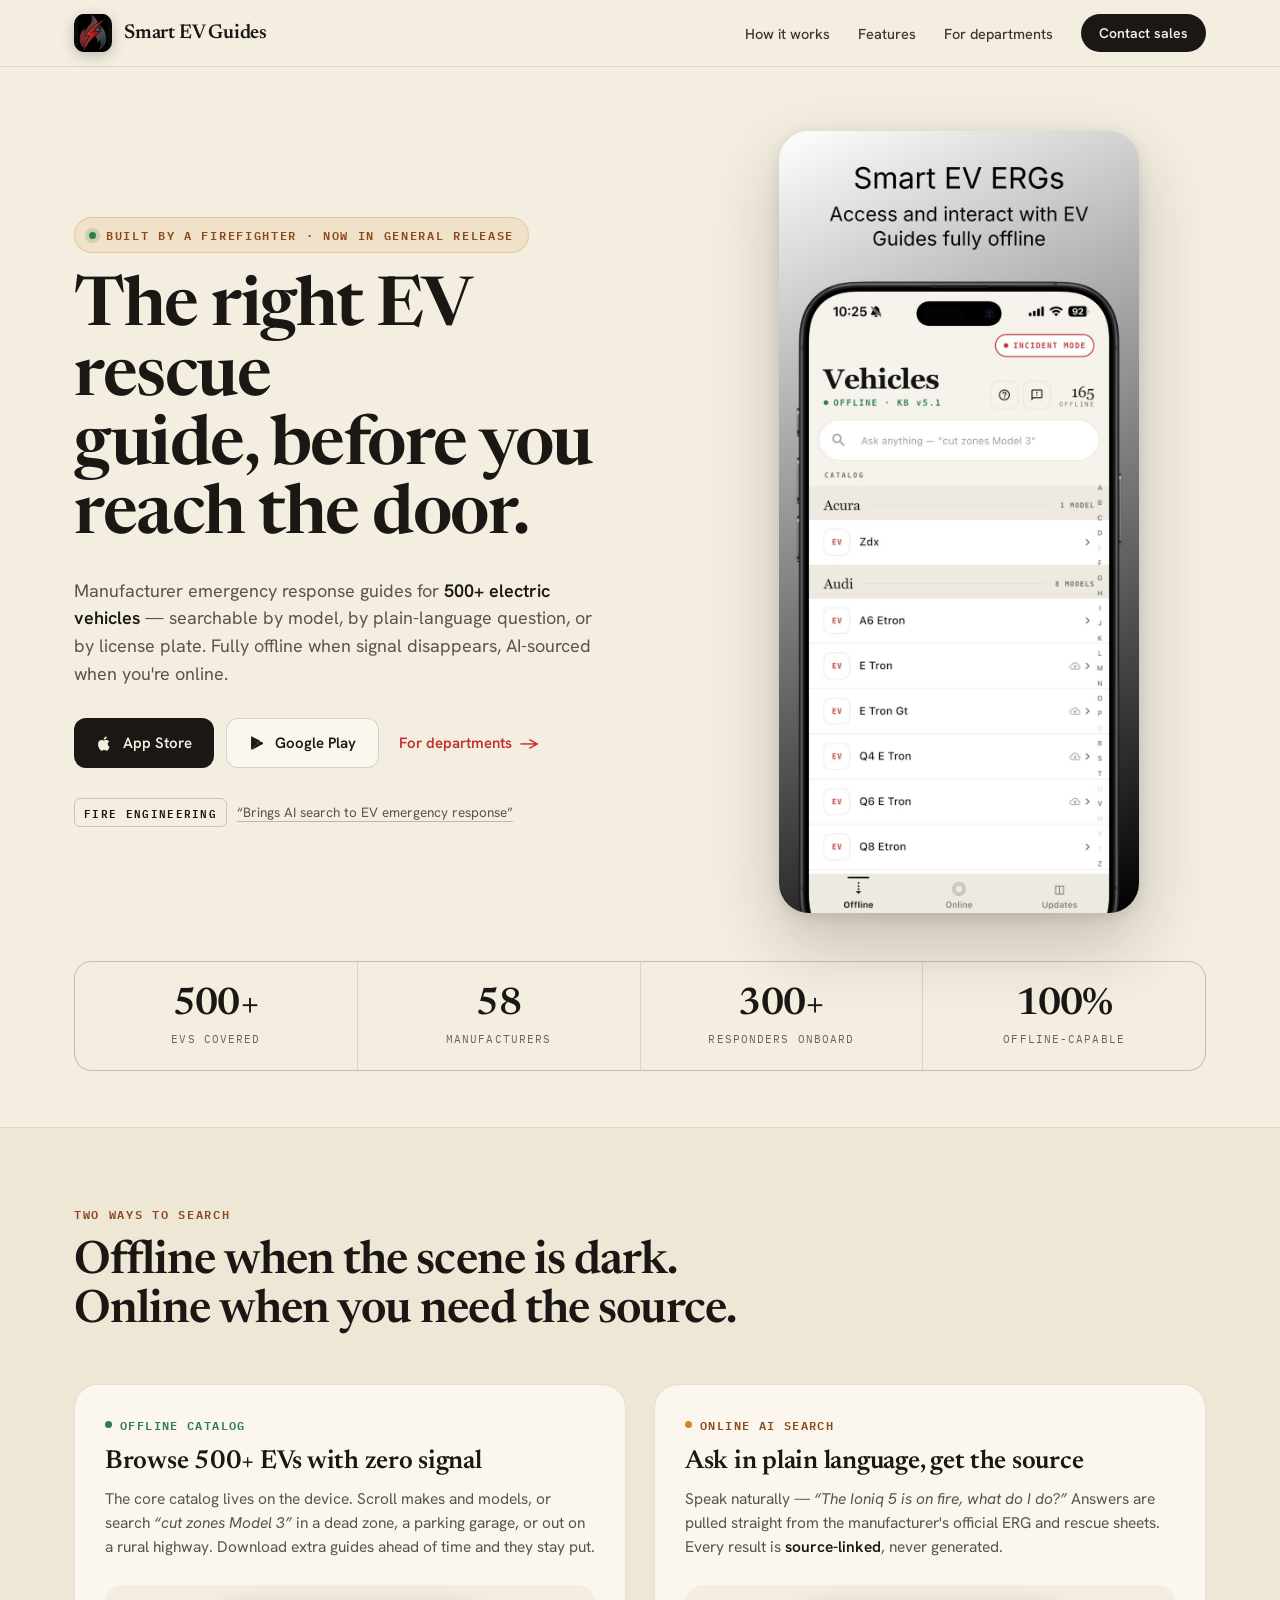
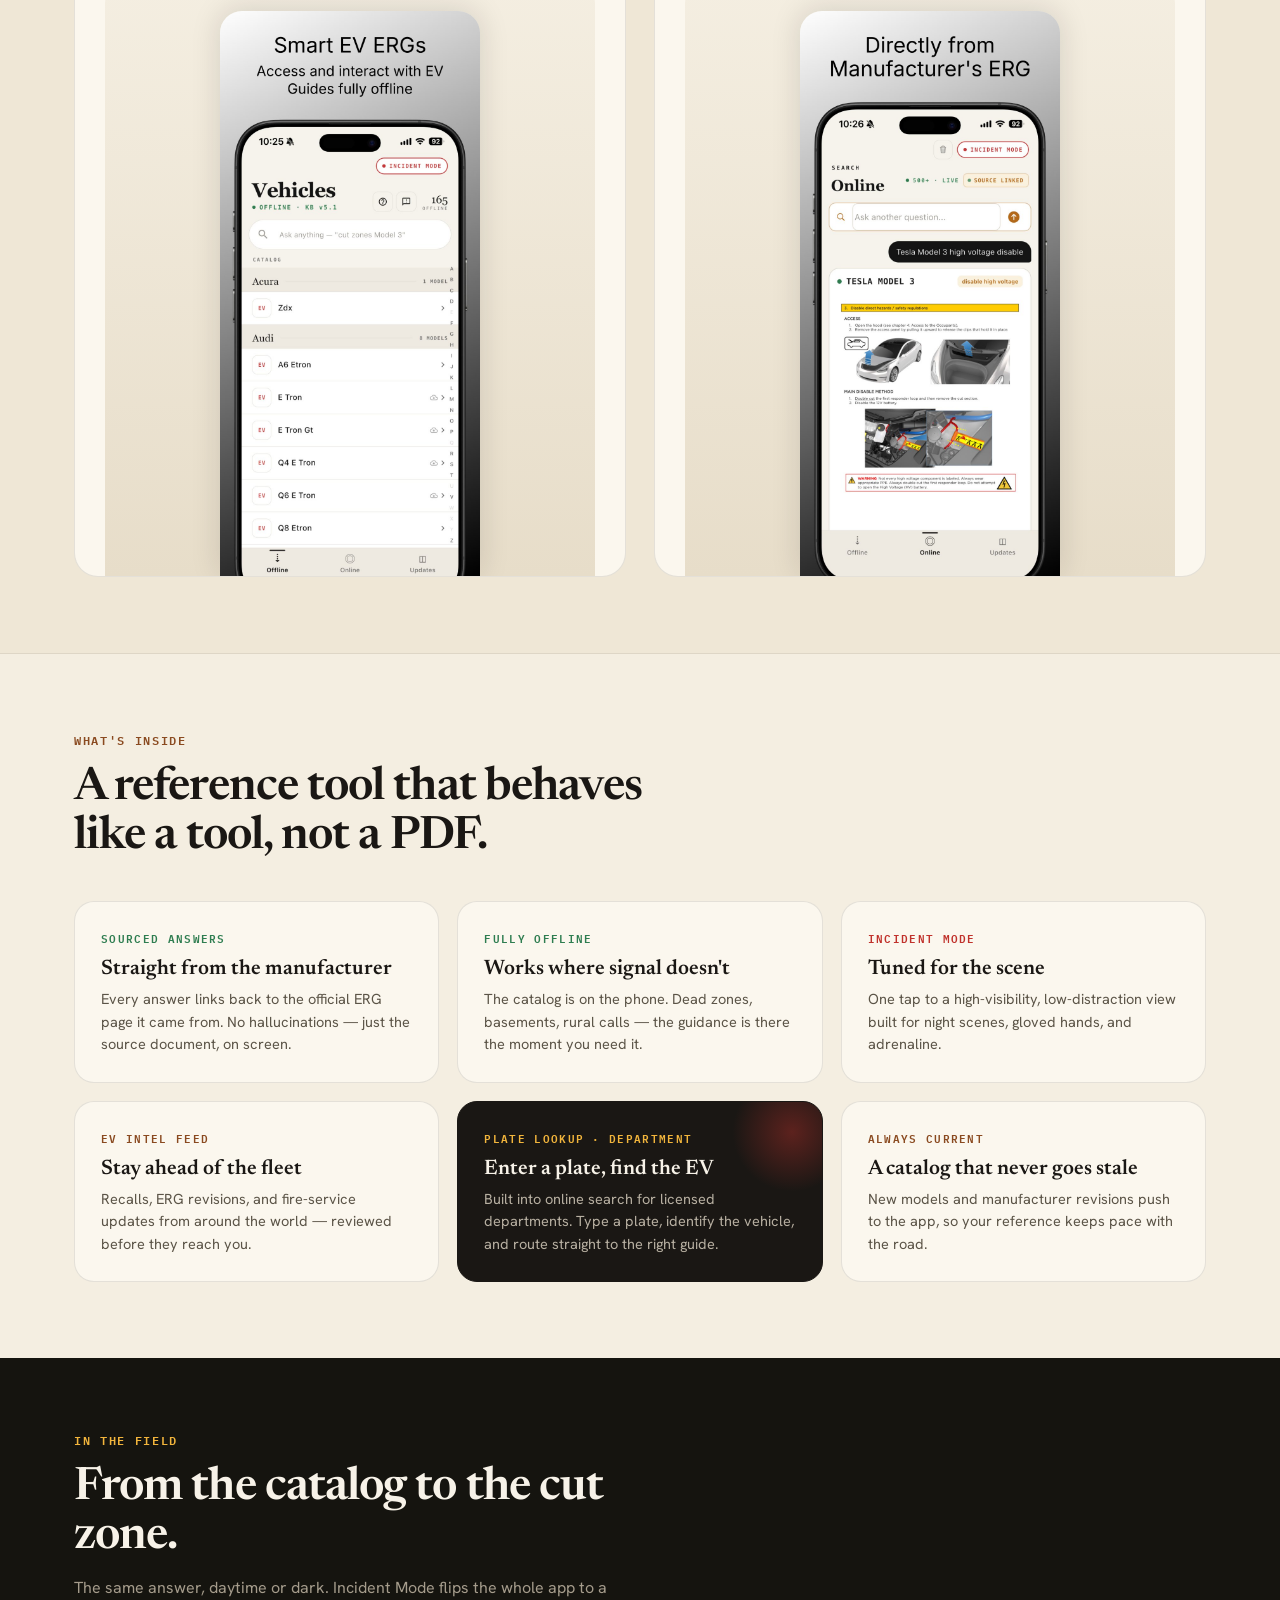
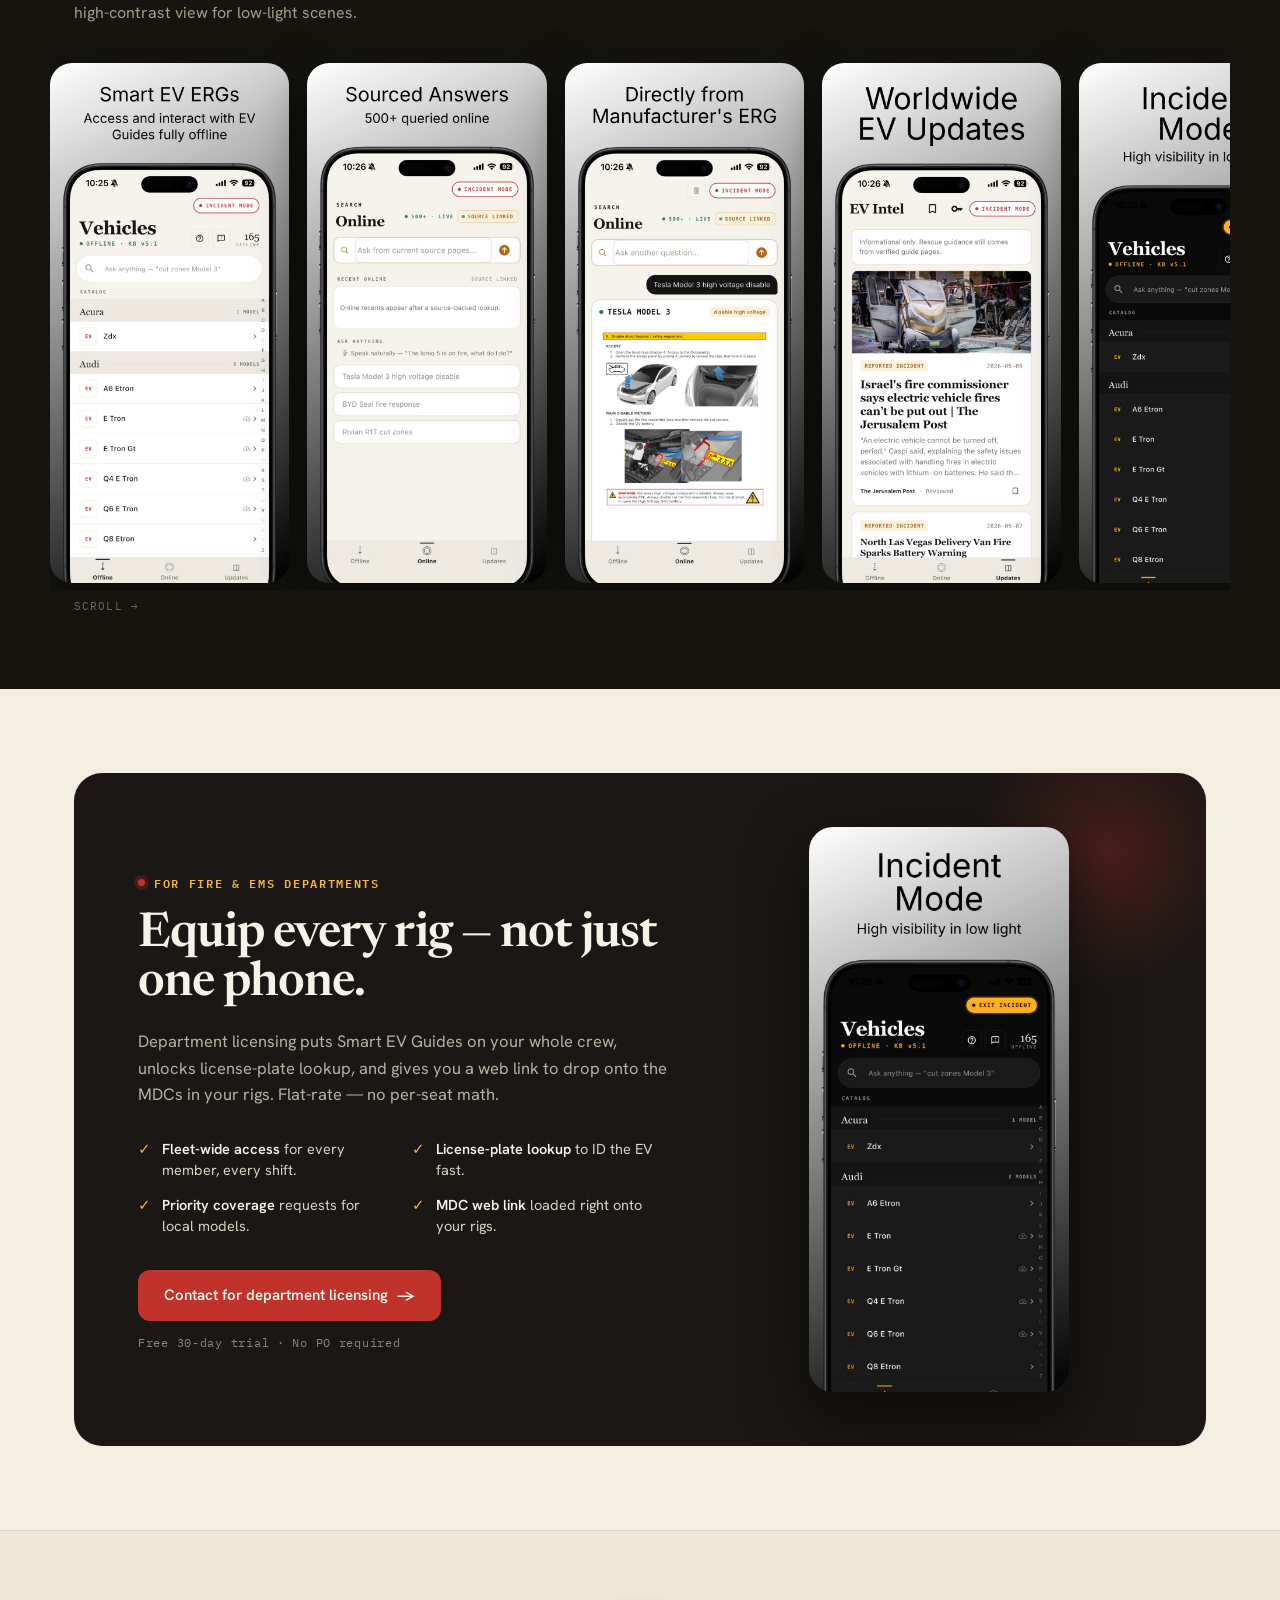
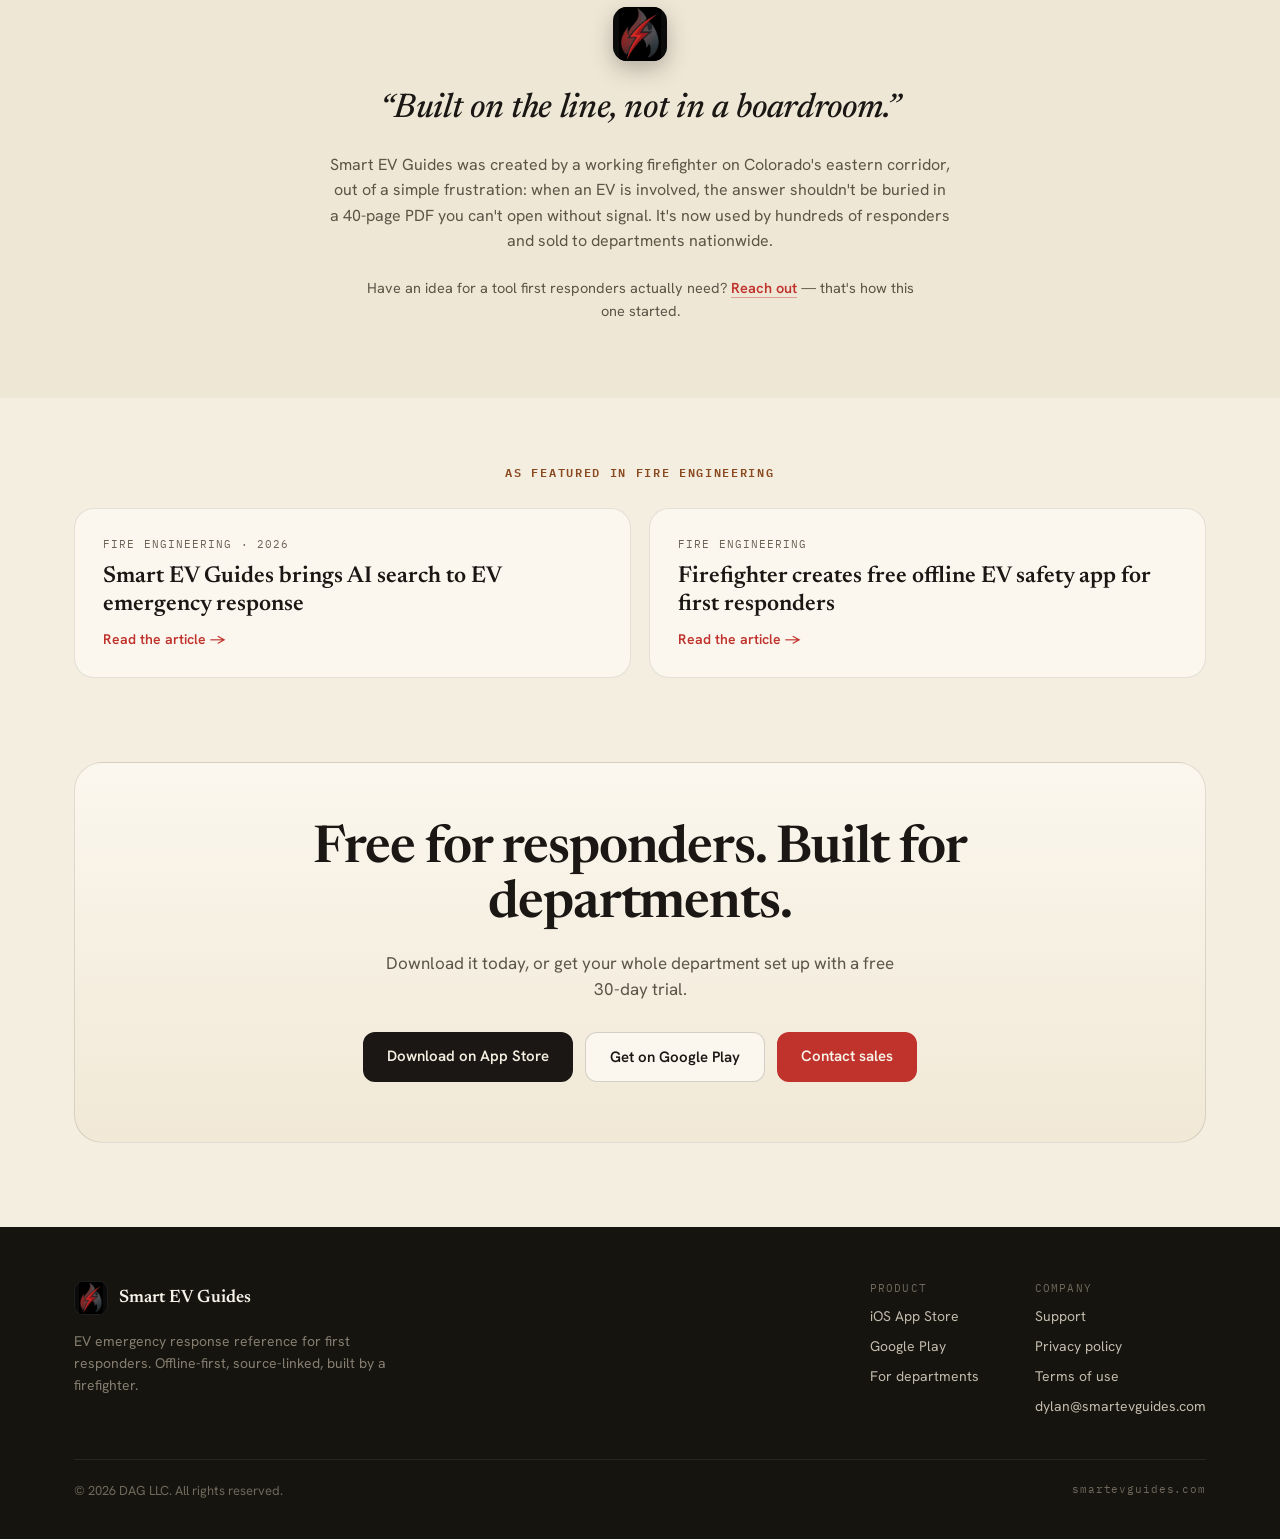
==== index.html @ 6abd1fa7 "Add Terms of Use, and link it from every footer The app sells an auto-renewing subscription on two s" ====
<!DOCTYPE html>
<html lang="en">
<head>
<meta charset="utf-8">
<meta name="viewport" content="width=device-width, initial-scale=1">
<title>Smart EV Guides — EV emergency response guides for first responders</title>
<meta name="description" content="Manufacturer emergency response guides for 500+ electric vehicles, searchable by model, plain-language question, or license plate. Offline-first and source-linked, built by a firefighter.">
<link rel="canonical" href="https://www.smartevguides.com/">
<link rel="icon" href="favicon.svg" type="image/svg+xml">
<link rel="apple-touch-icon" href="assets/5c214be88758.png">
<meta name="theme-color" content="#F4EEE1">
<meta property="og:type" content="website">
<meta property="og:site_name" content="Smart EV Guides">
<meta property="og:title" content="Smart EV Guides — EV emergency response guides for first responders">
<meta property="og:description" content="Manufacturer emergency response guides for 500+ electric vehicles, searchable by model, plain-language question, or license plate. Offline-first and source-linked, built by a firefighter.">
<meta property="og:url" content="https://www.smartevguides.com/">
<meta property="og:image" content="https://www.smartevguides.com/assets/4d03588129ba.jpg">
<meta name="twitter:card" content="summary">
<meta name="twitter:title" content="Smart EV Guides — EV emergency response guides for first responders">
<meta name="twitter:description" content="Manufacturer emergency response guides for 500+ electric vehicles, searchable by model, plain-language question, or license plate. Offline-first and source-linked, built by a firefighter.">
<meta name="twitter:image" content="https://www.smartevguides.com/assets/4d03588129ba.jpg">
<link rel="preconnect" href="https://fonts.googleapis.com">
<link rel="preconnect" href="https://fonts.gstatic.com" crossorigin>
<link href="https://fonts.googleapis.com/css2?family=Hanken+Grotesk:wght@400;500;600;700&family=IBM+Plex+Mono:wght@400;500;600&family=Newsreader:ital,wght@0,400;0,500;0,600;1,400;1,500&display=swap" rel="stylesheet">
<style>
  *{ box-sizing:border-box; }
  html{ scroll-behavior:smooth; }
  body{ margin:0; }
  ::selection{ background:#C0322C; color:#F4EEE1; }
  img{ max-width:100%; }
  @media (max-width:900px){
    .heroGrid{ grid-template-columns:1fr !important; gap:40px !important; }
    .deptGrid{ grid-template-columns:1fr !important; gap:34px !important; }
    .twoGrid{ grid-template-columns:1fr !important; }
    .pressGrid{ grid-template-columns:1fr !important; }
    .featGrid{ grid-template-columns:1fr 1fr !important; }
    .footRow{ flex-direction:column !important; }
    .navWide{ display:none !important; }
  }
  @media (max-width:640px){
    .statGrid{ grid-template-columns:1fr 1fr !important; }
    .featGrid{ grid-template-columns:1fr !important; }
    .deptBullets{ grid-template-columns:1fr !important; }
  }
</style>
<style>
.hv0:hover{background:#000 !important}
.hv1:hover{background:#000 !important}
.hv2:hover{border-color:rgba(26,23,20,0.4) !important}
.hv3:hover{background:#a92822 !important}
.hv4:hover{border-color:rgba(26,23,20,0.34) !important}
.hv5:hover{border-color:rgba(26,23,20,0.34) !important}
.hv6:hover{background:#000 !important}
.hv7:hover{border-color:rgba(26,23,20,0.4) !important}
.hv8:hover{background:#a92822 !important}
.hv9:hover{color:#F7F2E8 !important}
.hv10:hover{color:#F7F2E8 !important}
.hv11:hover{color:#F7F2E8 !important}
.hv12:hover{color:#F7F2E8 !important}
.hv13:hover{color:#F7F2E8 !important}
.hv14:hover{color:#F7F2E8 !important}
</style>
</head>
<body>
<div style="font-family:'Hanken Grotesk',system-ui,sans-serif; color:#1A1714; background:#F4EEE1; min-height:100vh; overflow-x:hidden; -webkit-font-smoothing:antialiased;">
  

  <!-- ===== NAV ===== -->
  <header style="position:sticky; top:0; z-index:50; background:rgba(244,238,225,0.82); backdrop-filter:blur(14px); -webkit-backdrop-filter:blur(14px); border-bottom:1px solid rgba(26,23,20,0.10);">
    <div style="max-width:1180px; margin:0 auto; padding:14px 24px; display:flex; align-items:center; justify-content:space-between; gap:24px;">
      <a href="#top" style="display:flex; align-items:center; gap:12px; text-decoration:none; color:inherit;">
        <span style="width:38px; height:38px; border-radius:10px; background:#0B0B0B; display:flex; align-items:center; justify-content:center; overflow:hidden; box-shadow:0 4px 14px rgba(0,0,0,0.22); flex:0 0 auto;">
          <img src="assets/5c214be88758.png" alt="Smart EV Guides" style="width:100%; height:100%; object-fit:contain;">
        </span>
        <span style="font-family:'Newsreader',serif; font-weight:600; font-size:20px; letter-spacing:-0.01em;">Smart EV Guides</span>
      </a>
      <nav style="display:flex; align-items:center; gap:28px;">
        <a href="#how" style="text-decoration:none; color:#3C372F; font-size:14.5px; font-weight:500;" class="navWide">How it works</a>
        <a href="#features" style="text-decoration:none; color:#3C372F; font-size:14.5px; font-weight:500;" class="navWide">Features</a>
        <a href="#departments" style="text-decoration:none; color:#3C372F; font-size:14.5px; font-weight:500;" class="navWide">For departments</a>
        <a class="hv0" href="#departments" style="text-decoration:none; background:#1A1714; color:#F4EEE1; font-size:14px; font-weight:600; padding:10px 18px; border-radius:999px;">Contact sales</a>
      </nav>
    </div>
  </header>

  <!-- ===== HERO ===== -->
  <section id="top" style="position:relative;">
    <div style="max-width:1180px; margin:0 auto; padding:64px 24px 40px; display:grid; grid-template-columns:1.08fr 0.92fr; gap:56px; align-items:center;" class="heroGrid">
      <div>
        <div style="display:inline-flex; align-items:center; gap:10px; font-family:'IBM Plex Mono',monospace; font-size:12px; font-weight:600; letter-spacing:0.14em; text-transform:uppercase; color:#8A4A20; background:rgba(201,138,30,0.12); border:1px solid rgba(201,138,30,0.28); padding:7px 14px; border-radius:999px;">
          <span style="width:7px; height:7px; border-radius:50%; background:#2E7D50; box-shadow:0 0 0 4px rgba(46,125,80,0.18);"></span>
          Built by a firefighter · Now in general release
        </div>
        <h1 style="font-family:'Newsreader',serif; font-weight:600; font-size:clamp(40px,5.4vw,68px); line-height:1.02; letter-spacing:-0.022em; margin:22px 0 0;">
          The right EV rescue<br>guide, before you<br>reach the door.
        </h1>
        <p style="font-size:18px; line-height:1.55; color:#5B5447; max-width:520px; margin:24px 0 0;">
          Manufacturer emergency response guides for <strong style="color:#1A1714; font-weight:600;">500+ electric vehicles</strong> — searchable by model, by plain-language question, or by license plate. Fully offline when signal disappears, AI-sourced when you're online.
        </p>
        <div style="display:flex; flex-wrap:wrap; gap:12px; margin-top:30px;">
          <a class="hv1" href="https://apps.apple.com/us/app/smart-ev-guides/id6755702439" target="_blank" rel="noreferrer" style="display:inline-flex; align-items:center; gap:10px; text-decoration:none; background:#1A1714; color:#F4EEE1; font-weight:600; font-size:15px; padding:14px 22px; border-radius:12px;">
            <svg width="17" height="17" viewBox="0 0 24 24" fill="currentColor"><path d="M16.4 12.9c0-2.6 2.1-3.8 2.2-3.9-1.2-1.7-3-2-3.7-2-1.6-.2-3 .9-3.8.9s-2-.9-3.3-.9c-1.7 0-3.3 1-4.1 2.5-1.8 3.1-.5 7.6 1.3 10.1.9 1.2 1.9 2.6 3.2 2.5 1.3-.1 1.8-.8 3.3-.8s2 .8 3.3.8 2.2-1.2 3-2.5c1-1.4 1.3-2.8 1.4-2.9-.1 0-2.6-1-2.6-3.9zM14 5.4c.7-.9 1.2-2.1 1-3.4-1 .1-2.3.7-3 1.6-.7.8-1.3 2-1.1 3.2 1.1.1 2.3-.6 3.1-1.4z"></path></svg>
            App Store
          </a>
          <a class="hv2" href="https://play.google.com/store/apps/details?id=dg.smartev" target="_blank" rel="noreferrer" style="display:inline-flex; align-items:center; gap:10px; text-decoration:none; background:#FBF7EE; color:#1A1714; border:1px solid rgba(26,23,20,0.16); font-weight:600; font-size:15px; padding:14px 22px; border-radius:12px;">
            <svg width="16" height="16" viewBox="0 0 24 24" fill="currentColor"><path d="M3.6 2.3c-.3.3-.5.7-.5 1.3v16.8c0 .6.2 1 .5 1.3l.1.1L13 12.6v-.2L3.7 2.2l-.1.1z"></path><path d="M16.3 15.7L13 12.5v-.2l3.3-3.2.1.1 3.9 2.2c1.1.6 1.1 1.7 0 2.3l-3.9 2.2-.1-.2z"></path><path d="M16.4 15.6L13 12.4 3.6 21.8c.4.4 1 .4 1.7.1l11.1-6.3"></path><path d="M16.4 8.8L5.3 2.5c-.7-.4-1.3-.3-1.7.1L13 12.4l3.4-3.6z"></path></svg>
            Google Play
          </a>
          <a href="#departments" style="display:inline-flex; align-items:center; gap:8px; text-decoration:none; color:#C0322C; font-weight:600; font-size:15px; padding:14px 8px;">
            For departments
            <span style="font-size:17px;">→</span>
          </a>
        </div>
        <a href="https://www.fireengineering.com/technical-rescue/vehicle-extrication/smart-ev-guides-brings-ai-search-to-ev-emergency-response/" target="_blank" rel="noreferrer" style="display:inline-flex; align-items:center; gap:10px; margin-top:30px; text-decoration:none; color:#5B5447; font-size:13.5px;">
          <span style="font-family:'IBM Plex Mono',monospace; font-size:11px; font-weight:600; letter-spacing:0.12em; text-transform:uppercase; color:#1A1714; border:1px solid rgba(26,23,20,0.2); padding:4px 9px; border-radius:6px;">Fire Engineering</span>
          <span style="border-bottom:1px solid rgba(26,23,20,0.25);">“Brings AI search to EV emergency response”</span>
        </a>
      </div>

      <div style="position:relative; display:flex; justify-content:center;">
        <div style="position:absolute; inset:8% 14%; background:radial-gradient(60% 50% at 50% 30%, rgba(192,50,44,0.10), transparent 70%); filter:blur(8px);"></div>
        <img src="assets/4d03588129ba.jpg" alt="Smart EV Guides — vehicle catalog screen" style="position:relative; width:100%; max-width:360px; border-radius:30px; box-shadow:0 30px 70px rgba(26,23,20,0.22), 0 4px 14px rgba(26,23,20,0.10);">
      </div>
    </div>

    <!-- stat band -->
    <div style="max-width:1180px; margin:0 auto; padding:8px 24px 56px;">
      <div style="display:grid; grid-template-columns:repeat(4,1fr); gap:1px; background:rgba(26,23,20,0.12); border:1px solid rgba(26,23,20,0.12); border-radius:18px; overflow:hidden;" class="statGrid">
        <div style="background:#F4EEE1; padding:24px 20px; text-align:center;">
          <div style="font-family:'Newsreader',serif; font-weight:600; font-size:38px; line-height:1; letter-spacing:-0.02em;">500+</div>
          <div style="font-family:'IBM Plex Mono',monospace; font-size:11px; letter-spacing:0.1em; text-transform:uppercase; color:#6B6356; margin-top:8px;">EVs covered</div>
        </div>
        <div style="background:#F4EEE1; padding:24px 20px; text-align:center;">
          <div style="font-family:'Newsreader',serif; font-weight:600; font-size:38px; line-height:1; letter-spacing:-0.02em;">58</div>
          <div style="font-family:'IBM Plex Mono',monospace; font-size:11px; letter-spacing:0.1em; text-transform:uppercase; color:#6B6356; margin-top:8px;">Manufacturers</div>
        </div>
        <div style="background:#F4EEE1; padding:24px 20px; text-align:center;">
          <div style="font-family:'Newsreader',serif; font-weight:600; font-size:38px; line-height:1; letter-spacing:-0.02em;">300+</div>
          <div style="font-family:'IBM Plex Mono',monospace; font-size:11px; letter-spacing:0.1em; text-transform:uppercase; color:#6B6356; margin-top:8px;">Responders onboard</div>
        </div>
        <div style="background:#F4EEE1; padding:24px 20px; text-align:center;">
          <div style="font-family:'Newsreader',serif; font-weight:600; font-size:38px; line-height:1; letter-spacing:-0.02em;">100%</div>
          <div style="font-family:'IBM Plex Mono',monospace; font-size:11px; letter-spacing:0.1em; text-transform:uppercase; color:#6B6356; margin-top:8px;">Offline-capable</div>
        </div>
      </div>
    </div>
  </section>

  <!-- ===== TWO WAYS TO SEARCH ===== -->
  <section id="how" style="background:#EFE7D6; border-top:1px solid rgba(26,23,20,0.08); border-bottom:1px solid rgba(26,23,20,0.08);">
    <div style="max-width:1180px; margin:0 auto; padding:76px 24px;">
      <div style="font-family:'IBM Plex Mono',monospace; font-size:12px; font-weight:600; letter-spacing:0.14em; text-transform:uppercase; color:#8A4A20;">Two ways to search</div>
      <h2 style="font-family:'Newsreader',serif; font-weight:600; font-size:clamp(30px,4vw,46px); line-height:1.06; letter-spacing:-0.02em; margin:14px 0 0; max-width:680px;">Offline when the scene is dark. Online when you need the source.</h2>

      <div style="display:grid; grid-template-columns:1fr 1fr; gap:28px; margin-top:48px;" class="twoGrid">
        <!-- offline -->
        <div style="background:#FBF7EE; border:1px solid rgba(26,23,20,0.10); border-radius:24px; padding:30px 30px 0; display:flex; flex-direction:column; overflow:hidden;">
          <div style="display:inline-flex; align-items:center; gap:8px; font-family:'IBM Plex Mono',monospace; font-size:11.5px; font-weight:600; letter-spacing:0.12em; text-transform:uppercase; color:#2E7D50;">
            <span style="width:7px; height:7px; border-radius:50%; background:#2E7D50;"></span> Offline catalog
          </div>
          <h3 style="font-family:'Newsreader',serif; font-weight:600; font-size:26px; letter-spacing:-0.01em; margin:14px 0 0;">Browse 500+ EVs with zero signal</h3>
          <p style="font-size:15.5px; line-height:1.55; color:#5B5447; margin:12px 0 0;">The core catalog lives on the device. Scroll makes and models, or search <em>“cut zones Model 3”</em> in a dead zone, a parking garage, or out on a rural highway. Download extra guides ahead of time and they stay put.</p>
          <div style="margin-top:26px; display:flex; justify-content:center; background:linear-gradient(180deg,#F4EEE1,#E7DDC9); border-radius:18px 18px 0 0; padding:26px 26px 0;">
            <img src="assets/4d03588129ba.jpg" alt="Offline vehicle catalog" style="width:100%; max-width:260px; border-radius:22px 22px 0 0; box-shadow:0 -2px 30px rgba(26,23,20,0.14);">
          </div>
        </div>
        <!-- online -->
        <div style="background:#FBF7EE; border:1px solid rgba(26,23,20,0.10); border-radius:24px; padding:30px 30px 0; display:flex; flex-direction:column; overflow:hidden;">
          <div style="display:inline-flex; align-items:center; gap:8px; font-family:'IBM Plex Mono',monospace; font-size:11.5px; font-weight:600; letter-spacing:0.12em; text-transform:uppercase; color:#8A4A20;">
            <span style="width:7px; height:7px; border-radius:50%; background:#C98A1E;"></span> Online AI search
          </div>
          <h3 style="font-family:'Newsreader',serif; font-weight:600; font-size:26px; letter-spacing:-0.01em; margin:14px 0 0;">Ask in plain language, get the source</h3>
          <p style="font-size:15.5px; line-height:1.55; color:#5B5447; margin:12px 0 0;">Speak naturally — <em>“The Ioniq 5 is on fire, what do I do?”</em> Answers are pulled straight from the manufacturer's official ERG and rescue sheets. Every result is <strong style="color:#1A1714; font-weight:600;">source-linked</strong>, never generated.</p>
          <div style="margin-top:26px; display:flex; justify-content:center; background:linear-gradient(180deg,#F4EEE1,#E7DDC9); border-radius:18px 18px 0 0; padding:26px 26px 0;">
            <img src="assets/37b697e6aa90.jpg" alt="Online sourced answer" style="width:100%; max-width:260px; border-radius:22px 22px 0 0; box-shadow:0 -2px 30px rgba(26,23,20,0.14);">
          </div>
        </div>
      </div>
    </div>
  </section>

  <!-- ===== FEATURE GRID ===== -->
  <section id="features">
    <div style="max-width:1180px; margin:0 auto; padding:76px 24px;">
      <div style="font-family:'IBM Plex Mono',monospace; font-size:12px; font-weight:600; letter-spacing:0.14em; text-transform:uppercase; color:#8A4A20;">What's inside</div>
      <h2 style="font-family:'Newsreader',serif; font-weight:600; font-size:clamp(30px,4vw,46px); line-height:1.06; letter-spacing:-0.02em; margin:14px 0 40px; max-width:640px;">A reference tool that behaves like a tool, not a PDF.</h2>

      <div style="display:grid; grid-template-columns:repeat(3,1fr); gap:18px;" class="featGrid">
        <div style="background:#FBF7EE; border:1px solid rgba(26,23,20,0.10); border-radius:20px; padding:26px;">
          <div style="font-family:'IBM Plex Mono',monospace; font-size:11px; font-weight:600; letter-spacing:0.12em; text-transform:uppercase; color:#2E7D50;">Sourced answers</div>
          <h3 style="font-family:'Newsreader',serif; font-weight:600; font-size:21px; margin:12px 0 8px;">Straight from the manufacturer</h3>
          <p style="font-size:14.5px; line-height:1.55; color:#5B5447; margin:0;">Every answer links back to the official ERG page it came from. No hallucinations — just the source document, on screen.</p>
        </div>
        <div style="background:#FBF7EE; border:1px solid rgba(26,23,20,0.10); border-radius:20px; padding:26px;">
          <div style="font-family:'IBM Plex Mono',monospace; font-size:11px; font-weight:600; letter-spacing:0.12em; text-transform:uppercase; color:#2E7D50;">Fully offline</div>
          <h3 style="font-family:'Newsreader',serif; font-weight:600; font-size:21px; margin:12px 0 8px;">Works where signal doesn't</h3>
          <p style="font-size:14.5px; line-height:1.55; color:#5B5447; margin:0;">The catalog is on the phone. Dead zones, basements, rural calls — the guidance is there the moment you need it.</p>
        </div>
        <div style="background:#FBF7EE; border:1px solid rgba(26,23,20,0.10); border-radius:20px; padding:26px;">
          <div style="font-family:'IBM Plex Mono',monospace; font-size:11px; font-weight:600; letter-spacing:0.12em; text-transform:uppercase; color:#C0322C;">Incident mode</div>
          <h3 style="font-family:'Newsreader',serif; font-weight:600; font-size:21px; margin:12px 0 8px;">Tuned for the scene</h3>
          <p style="font-size:14.5px; line-height:1.55; color:#5B5447; margin:0;">One tap to a high-visibility, low-distraction view built for night scenes, gloved hands, and adrenaline.</p>
        </div>
        <div style="background:#FBF7EE; border:1px solid rgba(26,23,20,0.10); border-radius:20px; padding:26px;">
          <div style="font-family:'IBM Plex Mono',monospace; font-size:11px; font-weight:600; letter-spacing:0.12em; text-transform:uppercase; color:#8A4A20;">EV Intel feed</div>
          <h3 style="font-family:'Newsreader',serif; font-weight:600; font-size:21px; margin:12px 0 8px;">Stay ahead of the fleet</h3>
          <p style="font-size:14.5px; line-height:1.55; color:#5B5447; margin:0;">Recalls, ERG revisions, and fire-service updates from around the world — reviewed before they reach you.</p>
        </div>
        <div style="background:#1A1714; border:1px solid #1A1714; border-radius:20px; padding:26px; color:#EDE6D6; position:relative; overflow:hidden;">
          <div style="position:absolute; top:-30px; right:-30px; width:120px; height:120px; border-radius:50%; background:radial-gradient(circle,rgba(192,50,44,0.4),transparent 70%);"></div>
          <div style="font-family:'IBM Plex Mono',monospace; font-size:11px; font-weight:600; letter-spacing:0.12em; text-transform:uppercase; color:#F2B53C; position:relative;">Plate lookup · Department</div>
          <h3 style="font-family:'Newsreader',serif; font-weight:600; font-size:21px; margin:12px 0 8px; color:#F7F2E8; position:relative;">Enter a plate, find the EV</h3>
          <p style="font-size:14.5px; line-height:1.55; color:#B8B0A2; margin:0; position:relative;">Built into online search for licensed departments. Type a plate, identify the vehicle, and route straight to the right guide.</p>
        </div>
        <div style="background:#FBF7EE; border:1px solid rgba(26,23,20,0.10); border-radius:20px; padding:26px;">
          <div style="font-family:'IBM Plex Mono',monospace; font-size:11px; font-weight:600; letter-spacing:0.12em; text-transform:uppercase; color:#8A4A20;">Always current</div>
          <h3 style="font-family:'Newsreader',serif; font-weight:600; font-size:21px; margin:12px 0 8px;">A catalog that never goes stale</h3>
          <p style="font-size:14.5px; line-height:1.55; color:#5B5447; margin:0;">New models and manufacturer revisions push to the app, so your reference keeps pace with the road.</p>
        </div>
      </div>
    </div>
  </section>

  <!-- ===== SHOWCASE GALLERY ===== -->
  <section style="background:#15140F; color:#EDE6D6;">
    <div style="max-width:1180px; margin:0 auto; padding:72px 0 76px;">
      <div style="padding:0 24px;">
        <div style="font-family:'IBM Plex Mono',monospace; font-size:12px; font-weight:600; letter-spacing:0.14em; text-transform:uppercase; color:#F2B53C;">In the field</div>
        <h2 style="font-family:'Newsreader',serif; font-weight:600; font-size:clamp(30px,4vw,46px); line-height:1.06; letter-spacing:-0.02em; margin:14px 0 0; max-width:640px; color:#F7F2E8;">From the catalog to the cut zone.</h2>
        <p style="font-size:16px; line-height:1.55; color:#A59C8C; max-width:560px; margin:14px 0 0;">The same answer, daytime or dark. Incident Mode flips the whole app to a high-contrast view for low-light scenes.</p>
      </div>
      <div style="display:flex; gap:18px; overflow-x:auto; padding:38px 24px 8px; scroll-snap-type:x mandatory;">
        <img src="assets/4d03588129ba.jpg" alt="Vehicle catalog" style="height:520px; border-radius:22px; flex:0 0 auto; scroll-snap-align:start; box-shadow:0 18px 50px rgba(0,0,0,0.5);">
        <img src="assets/ad971edfb7e0.jpg" alt="Online sourced answers" style="height:520px; border-radius:22px; flex:0 0 auto; scroll-snap-align:start; box-shadow:0 18px 50px rgba(0,0,0,0.5);">
        <img src="assets/37b697e6aa90.jpg" alt="Manufacturer ERG result" style="height:520px; border-radius:22px; flex:0 0 auto; scroll-snap-align:start; box-shadow:0 18px 50px rgba(0,0,0,0.5);">
        <img src="assets/e682b33aeb52.jpg" alt="EV Intel news feed" style="height:520px; border-radius:22px; flex:0 0 auto; scroll-snap-align:start; box-shadow:0 18px 50px rgba(0,0,0,0.5);">
        <img src="assets/8def5a740731.jpg" alt="Incident mode catalog" style="height:520px; border-radius:22px; flex:0 0 auto; scroll-snap-align:start; box-shadow:0 18px 50px rgba(0,0,0,0.5);">
        <img src="assets/878730df24bb.jpg" alt="Incident mode online search" style="height:520px; border-radius:22px; flex:0 0 auto; scroll-snap-align:start; box-shadow:0 18px 50px rgba(0,0,0,0.5);">
      </div>
      <div style="padding:8px 24px 0; font-family:'IBM Plex Mono',monospace; font-size:11px; letter-spacing:0.1em; text-transform:uppercase; color:#6F685B;">Scroll →</div>
    </div>
  </section>

  <!-- ===== DEPARTMENTS ===== -->
  <section id="departments" style="background:#F4EEE1;">
    <div style="max-width:1180px; margin:0 auto; padding:84px 24px;">
      <div style="background:#1A1714; border-radius:28px; padding:54px clamp(28px,5vw,64px); color:#EDE6D6; position:relative; overflow:hidden;">
        <div style="position:absolute; top:-60px; right:-40px; width:280px; height:280px; border-radius:50%; background:radial-gradient(circle,rgba(192,50,44,0.28),transparent 68%);"></div>
        <div style="position:relative; display:grid; grid-template-columns:1.15fr 0.85fr; gap:48px; align-items:center;" class="deptGrid">
          <div>
            <div style="display:inline-flex; align-items:center; gap:9px; font-family:'IBM Plex Mono',monospace; font-size:12px; font-weight:600; letter-spacing:0.14em; text-transform:uppercase; color:#F2B53C;">
              <span style="width:7px; height:7px; border-radius:50%; background:#C0322C; box-shadow:0 0 0 4px rgba(192,50,44,0.25);"></span> For fire &amp; EMS departments
            </div>
            <h2 style="font-family:'Newsreader',serif; font-weight:600; font-size:clamp(30px,4vw,48px); line-height:1.04; letter-spacing:-0.02em; margin:18px 0 0; color:#F7F2E8;">Equip every rig — not just one phone.</h2>
            <p style="font-size:16.5px; line-height:1.6; color:#B8B0A2; max-width:540px; margin:18px 0 0;">Department licensing puts Smart EV Guides on your whole crew, unlocks license-plate lookup, and gives you a web link to drop onto the MDCs in your rigs. Flat-rate — no per-seat math.</p>

            <div style="display:grid; grid-template-columns:1fr 1fr; gap:14px 28px; margin:30px 0 0; max-width:520px;" class="deptBullets">
              <div style="display:flex; gap:11px; align-items:flex-start;">
                <span style="color:#F2B53C; font-size:15px; line-height:1.5;">✓</span>
                <span style="font-size:14.5px; line-height:1.45; color:#D8D1C4;"><strong style="color:#F7F2E8; font-weight:600;">Fleet-wide access</strong> for every member, every shift.</span>
              </div>
              <div style="display:flex; gap:11px; align-items:flex-start;">
                <span style="color:#F2B53C; font-size:15px; line-height:1.5;">✓</span>
                <span style="font-size:14.5px; line-height:1.45; color:#D8D1C4;"><strong style="color:#F7F2E8; font-weight:600;">License-plate lookup</strong> to ID the EV fast.</span>
              </div>
              <div style="display:flex; gap:11px; align-items:flex-start;">
                <span style="color:#F2B53C; font-size:15px; line-height:1.5;">✓</span>
                <span style="font-size:14.5px; line-height:1.45; color:#D8D1C4;"><strong style="color:#F7F2E8; font-weight:600;">Priority coverage</strong> requests for local models.</span>
              </div>
              <div style="display:flex; gap:11px; align-items:flex-start;">
                <span style="color:#F2B53C; font-size:15px; line-height:1.5;">✓</span>
                <span style="font-size:14.5px; line-height:1.45; color:#D8D1C4;"><strong style="color:#F7F2E8; font-weight:600;">MDC web link</strong> loaded right onto your rigs.</span>
              </div>
            </div>

            <div style="display:flex; flex-wrap:wrap; gap:14px; align-items:center; margin-top:34px;">
              <a class="hv3" href="mailto:dylan@smartevguides.com?subject=Department%20licensing%20%E2%80%94%20Smart%20EV%20Guides" style="display:inline-flex; align-items:center; gap:9px; text-decoration:none; background:#C0322C; color:#F7F2E8; font-weight:600; font-size:15px; padding:15px 26px; border-radius:12px;">
                Contact for department licensing
                <span style="font-size:16px;">→</span>
              </a>
              <span style="font-family:'IBM Plex Mono',monospace; font-size:12px; letter-spacing:0.06em; color:#8C8475;">Free 30-day trial · No PO required</span>
            </div>
          </div>
          <div style="display:flex; justify-content:center;">
            <img src="assets/8def5a740731.jpg" alt="Incident mode on a department device" style="width:100%; max-width:260px; border-radius:24px; box-shadow:0 24px 60px rgba(0,0,0,0.55);">
          </div>
        </div>
      </div>
    </div>
  </section>

  <!-- ===== FOUNDER ===== -->
  <section style="background:#EFE7D6; border-top:1px solid rgba(26,23,20,0.08);">
    <div style="max-width:900px; margin:0 auto; padding:76px 24px; text-align:center;">
      <div style="width:54px; height:54px; border-radius:14px; background:#0B0B0B; margin:0 auto; display:flex; align-items:center; justify-content:center; overflow:hidden; box-shadow:0 8px 22px rgba(0,0,0,0.25);">
        <img src="assets/5c214be88758.png" alt="Smart EV Guides" style="width:100%; height:100%; object-fit:contain;">
      </div>
      <h2 style="font-family:'Newsreader',serif; font-weight:500; font-style:italic; font-size:clamp(24px,3.2vw,34px); line-height:1.3; letter-spacing:-0.01em; margin:26px 0 0; color:#1A1714;">“Built on the line, not in a boardroom.”</h2>
      <p style="font-size:16px; line-height:1.6; color:#5B5447; max-width:620px; margin:20px auto 0;">Smart EV Guides was created by a working firefighter on Colorado's eastern corridor, out of a simple frustration: when an EV is involved, the answer shouldn't be buried in a 40-page PDF you can't open without signal. It's now used by hundreds of responders and sold to departments nationwide.</p>
      <p style="font-size:14.5px; line-height:1.6; color:#5B5447; max-width:560px; margin:22px auto 0;">Have an idea for a tool first responders actually need? <a href="mailto:dylan@smartevguides.com?subject=Tool%20idea%20%E2%80%94%20Smart%20EV%20Guides" style="color:#C0322C; font-weight:600; text-decoration:none; border-bottom:1px solid rgba(192,50,44,0.4);">Reach out</a> — that's how this one started.</p>
    </div>
  </section>

  <!-- ===== PRESS ===== -->
  <section style="background:#F4EEE1;">
    <div style="max-width:1180px; margin:0 auto; padding:64px 24px;">
      <div style="font-family:'IBM Plex Mono',monospace; font-size:12px; font-weight:600; letter-spacing:0.14em; text-transform:uppercase; color:#8A4A20; text-align:center;">As featured in Fire Engineering</div>
      <div style="display:grid; grid-template-columns:1fr 1fr; gap:18px; margin-top:26px;" class="pressGrid">
        <a class="hv4" href="https://www.fireengineering.com/technical-rescue/vehicle-extrication/smart-ev-guides-brings-ai-search-to-ev-emergency-response/" target="_blank" rel="noreferrer" style="text-decoration:none; color:inherit; background:#FBF7EE; border:1px solid rgba(26,23,20,0.10); border-radius:20px; padding:28px;">
          <div style="font-family:'IBM Plex Mono',monospace; font-size:11px; letter-spacing:0.1em; text-transform:uppercase; color:#6B6356;">Fire Engineering · 2026</div>
          <h3 style="font-family:'Newsreader',serif; font-weight:600; font-size:23px; line-height:1.2; margin:12px 0 10px;">Smart EV Guides brings AI search to EV emergency response</h3>
          <span style="font-size:14px; color:#C0322C; font-weight:600;">Read the article →</span>
        </a>
        <a class="hv5" href="https://www.fireengineering.com/technical-rescue/vehicle-extrication/firefighter-creates-free-offline-ev-safety-app-for-first-responders/" target="_blank" rel="noreferrer" style="text-decoration:none; color:inherit; background:#FBF7EE; border:1px solid rgba(26,23,20,0.10); border-radius:20px; padding:28px;">
          <div style="font-family:'IBM Plex Mono',monospace; font-size:11px; letter-spacing:0.1em; text-transform:uppercase; color:#6B6356;">Fire Engineering</div>
          <h3 style="font-family:'Newsreader',serif; font-weight:600; font-size:23px; line-height:1.2; margin:12px 0 10px;">Firefighter creates free offline EV safety app for first responders</h3>
          <span style="font-size:14px; color:#C0322C; font-weight:600;">Read the article →</span>
        </a>
      </div>
    </div>
  </section>

  <!-- ===== FINAL CTA ===== -->
  <section style="background:#F4EEE1;">
    <div style="max-width:1180px; margin:0 auto; padding:20px 24px 84px;">
      <div style="background:linear-gradient(180deg,#FBF7EE,#F1E8D6); border:1px solid rgba(26,23,20,0.12); border-radius:28px; padding:60px 24px; text-align:center;">
        <h2 style="font-family:'Newsreader',serif; font-weight:600; font-size:clamp(30px,4.4vw,52px); line-height:1.04; letter-spacing:-0.02em; margin:0; max-width:680px; margin:0 auto;">Free for responders. Built for departments.</h2>
        <p style="font-size:17px; line-height:1.55; color:#5B5447; max-width:520px; margin:18px auto 0;">Download it today, or get your whole department set up with a free 30-day trial.</p>
        <div style="display:flex; flex-wrap:wrap; gap:12px; justify-content:center; margin-top:30px;">
          <a class="hv6" href="https://apps.apple.com/us/app/smart-ev-guides/id6755702439" target="_blank" rel="noreferrer" style="text-decoration:none; background:#1A1714; color:#F4EEE1; font-weight:600; font-size:15px; padding:14px 24px; border-radius:12px;">Download on App Store</a>
          <a class="hv7" href="https://play.google.com/store/apps/details?id=dg.smartev" target="_blank" rel="noreferrer" style="text-decoration:none; background:#FBF7EE; color:#1A1714; border:1px solid rgba(26,23,20,0.18); font-weight:600; font-size:15px; padding:14px 24px; border-radius:12px;">Get on Google Play</a>
          <a class="hv8" href="mailto:dylan@smartevguides.com?subject=Department%20licensing%20%E2%80%94%20Smart%20EV%20Guides" style="text-decoration:none; background:#C0322C; color:#F7F2E8; font-weight:600; font-size:15px; padding:14px 24px; border-radius:12px;">Contact sales</a>
        </div>
      </div>
    </div>
  </section>

  <!-- ===== FOOTER ===== -->
  <footer style="background:#15140F; color:#A59C8C;">
    <div style="max-width:1180px; margin:0 auto; padding:54px 24px 40px;">
      <div style="display:flex; flex-wrap:wrap; justify-content:space-between; gap:32px;" class="footRow">
        <div style="max-width:320px;">
          <div style="display:flex; align-items:center; gap:11px;">
            <span style="width:34px; height:34px; border-radius:9px; background:#0B0B0B; display:flex; align-items:center; justify-content:center; overflow:hidden; border:1px solid rgba(255,255,255,0.08);">
              <img src="assets/5c214be88758.png" alt="Smart EV Guides" style="width:100%; height:100%; object-fit:contain;">
            </span>
            <span style="font-family:'Newsreader',serif; font-weight:600; font-size:18px; color:#F7F2E8;">Smart EV Guides</span>
          </div>
          <p style="font-size:14px; line-height:1.55; color:#867E70; margin:16px 0 0;">EV emergency response reference for first responders. Offline-first, source-linked, built by a firefighter.</p>
        </div>
        <div style="display:flex; gap:56px; flex-wrap:wrap;">
          <div style="display:flex; flex-direction:column; gap:12px;">
            <div style="font-family:'IBM Plex Mono',monospace; font-size:11px; letter-spacing:0.1em; text-transform:uppercase; color:#6F685B;">Product</div>
            <a class="hv9" href="https://apps.apple.com/us/app/smart-ev-guides/id6755702439" target="_blank" rel="noreferrer" style="text-decoration:none; color:#C3BBAD; font-size:14px;">iOS App Store</a>
            <a class="hv10" href="https://play.google.com/store/apps/details?id=dg.smartev" target="_blank" rel="noreferrer" style="text-decoration:none; color:#C3BBAD; font-size:14px;">Google Play</a>
            <a class="hv11" href="departments.html" style="text-decoration:none; color:#C3BBAD; font-size:14px;">For departments</a>
          </div>
          <div style="display:flex; flex-direction:column; gap:12px;">
            <div style="font-family:'IBM Plex Mono',monospace; font-size:11px; letter-spacing:0.1em; text-transform:uppercase; color:#6F685B;">Company</div>
            <a class="hv12" href="support.html" style="text-decoration:none; color:#C3BBAD; font-size:14px;">Support</a>
            <a class="hv13" href="privacy.html" style="text-decoration:none; color:#C3BBAD; font-size:14px;">Privacy policy</a>
            <a class="hv13" href="terms.html" style="text-decoration:none; color:#C3BBAD; font-size:14px;">Terms of use</a>
            <a class="hv14" href="mailto:dylan@smartevguides.com" style="text-decoration:none; color:#C3BBAD; font-size:14px;">dylan@smartevguides.com</a>
          </div>
        </div>
      </div>
      <div style="margin-top:44px; padding-top:22px; border-top:1px solid rgba(255,255,255,0.08); display:flex; flex-wrap:wrap; justify-content:space-between; gap:12px; font-size:13px; color:#6F685B;">
        <span>© 2026 DAG LLC. All rights reserved.</span>
        <span style="font-family:'IBM Plex Mono',monospace; font-size:11px; letter-spacing:0.08em;">smartevguides.com</span>
      </div>
    </div>
  </footer>

</div>
</body>
</html>
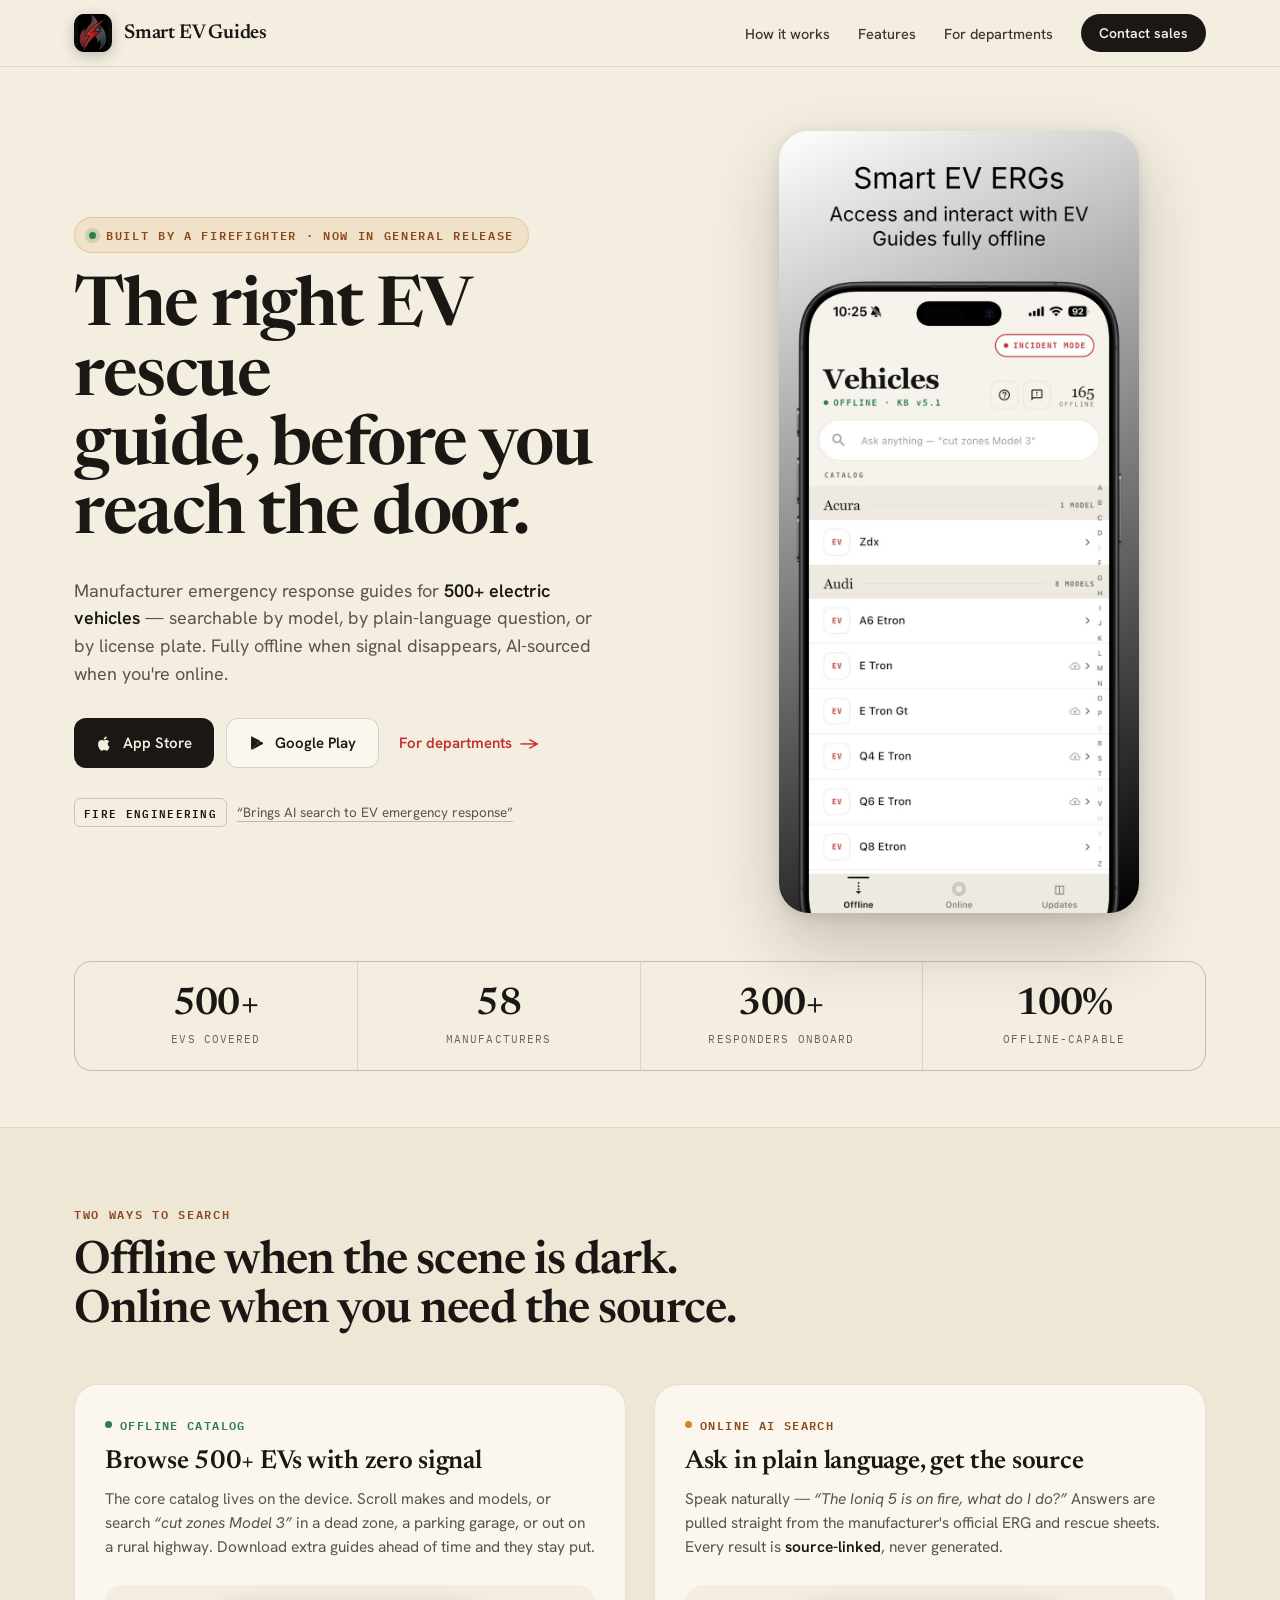
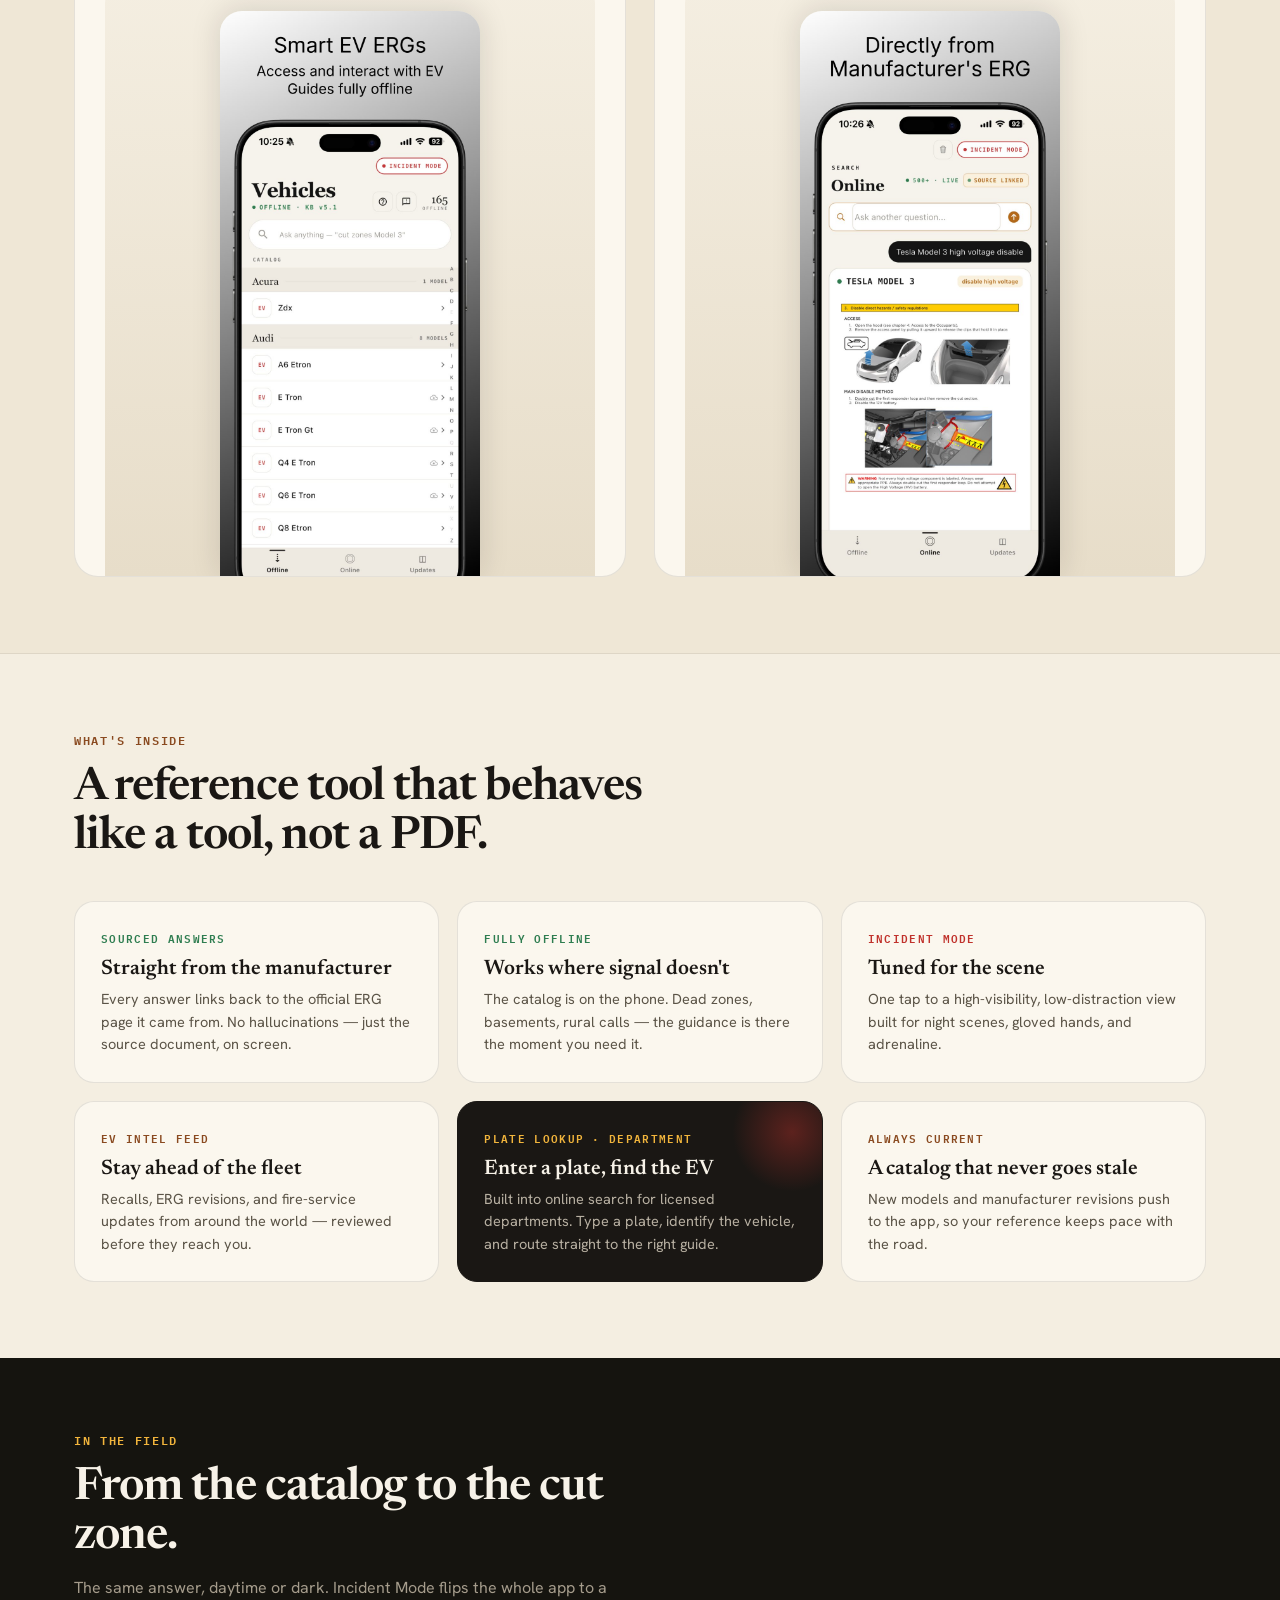
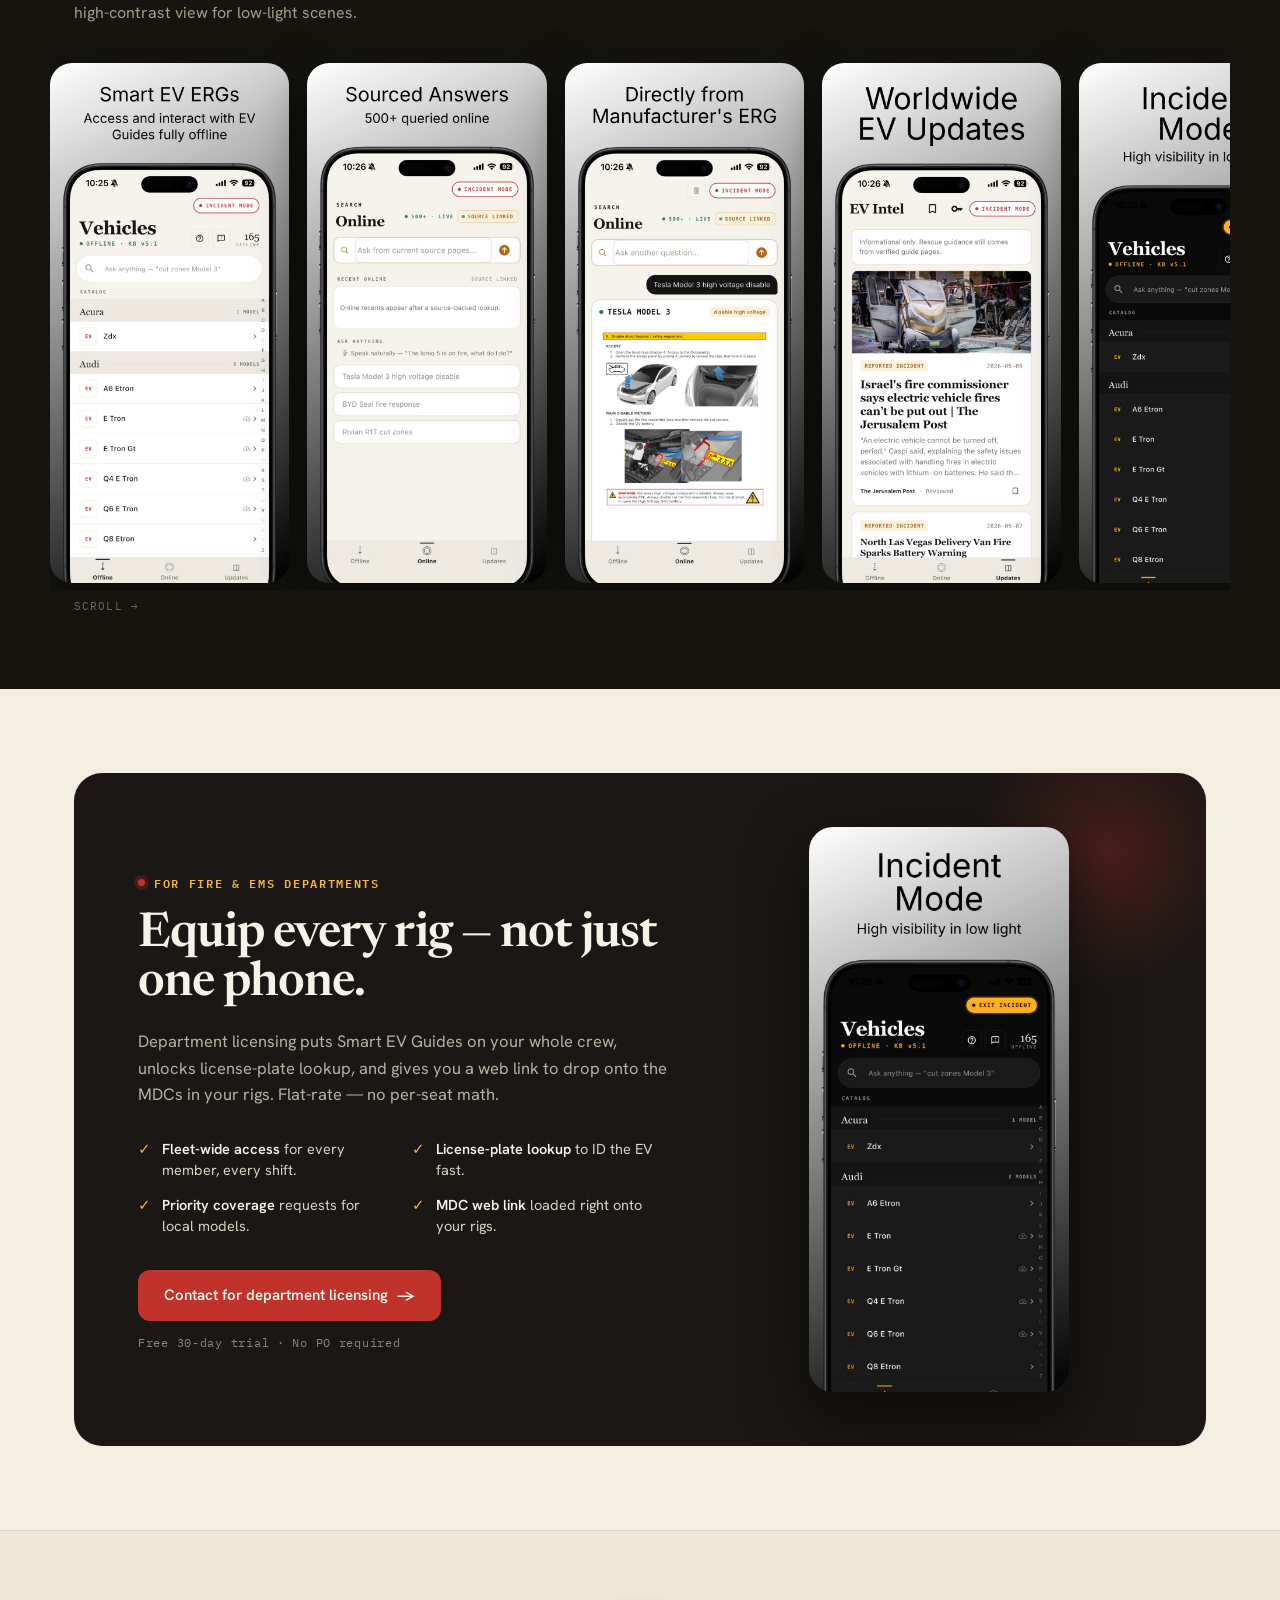
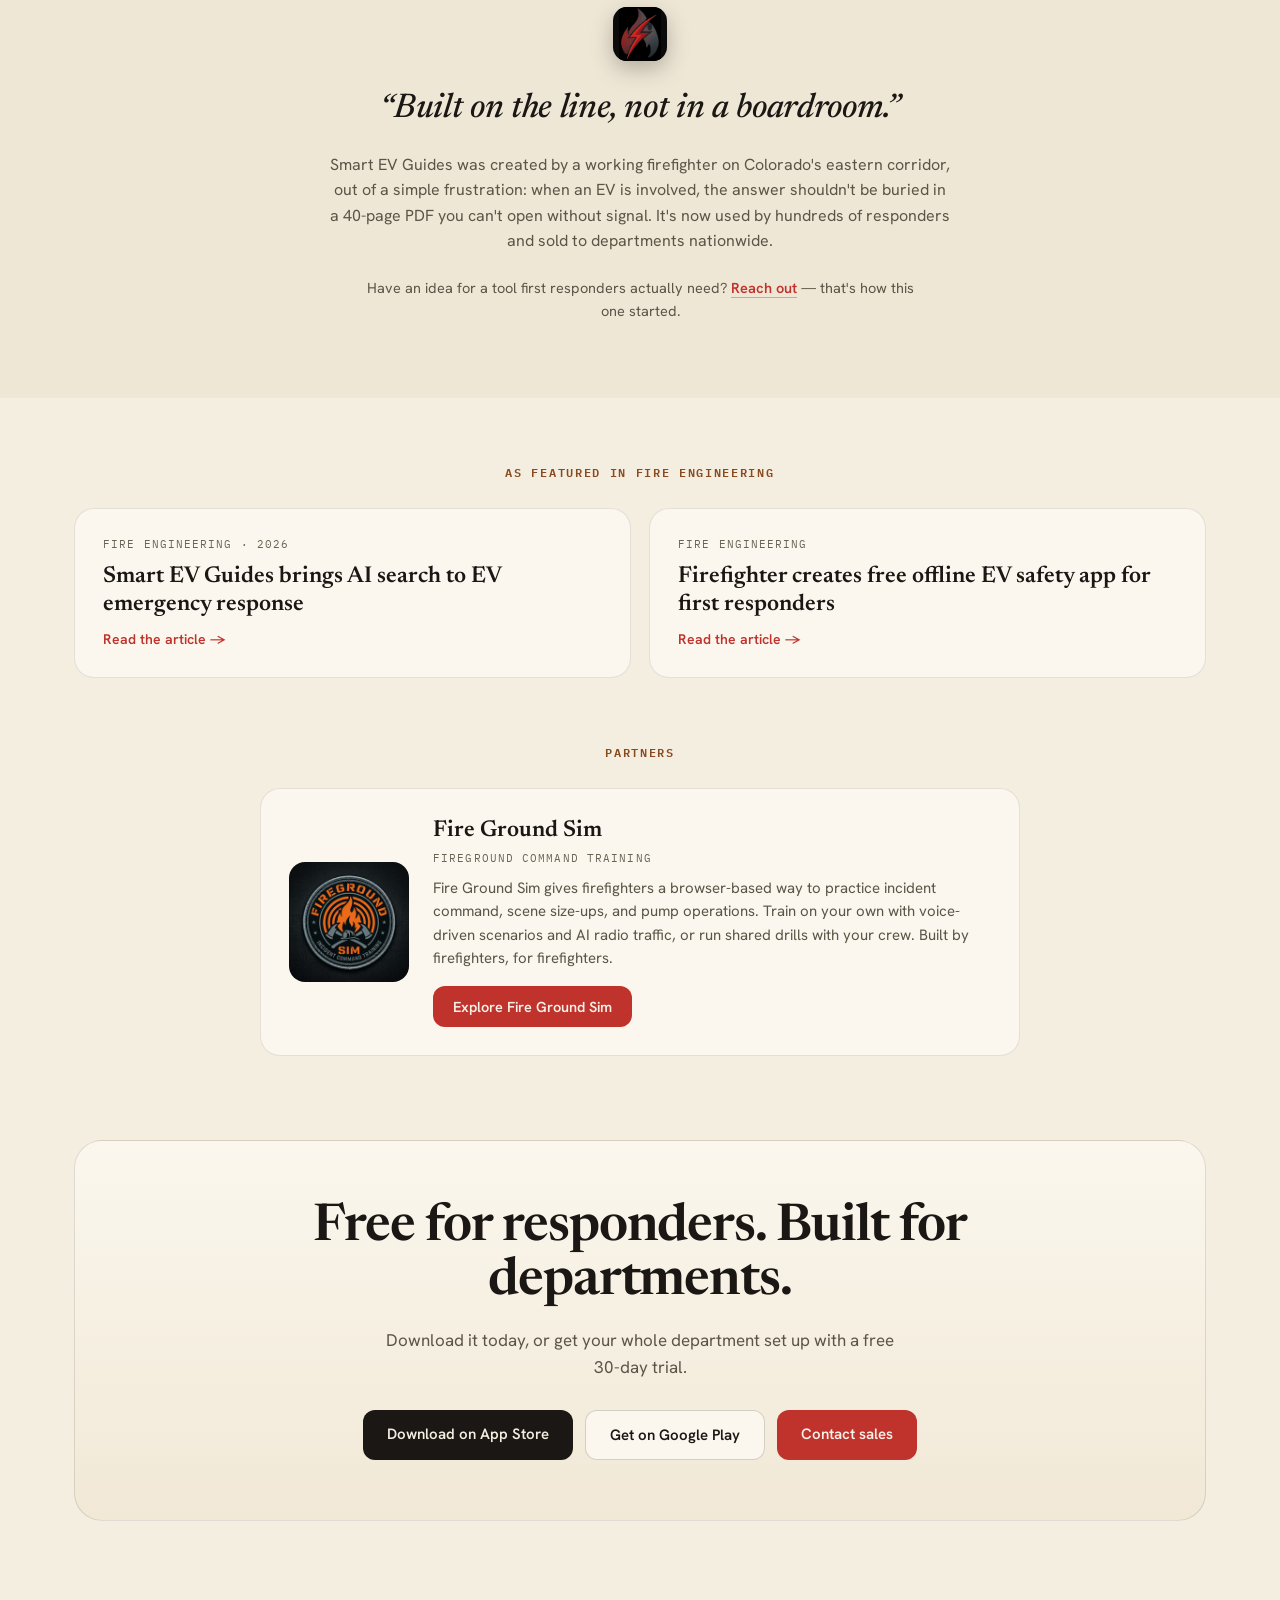
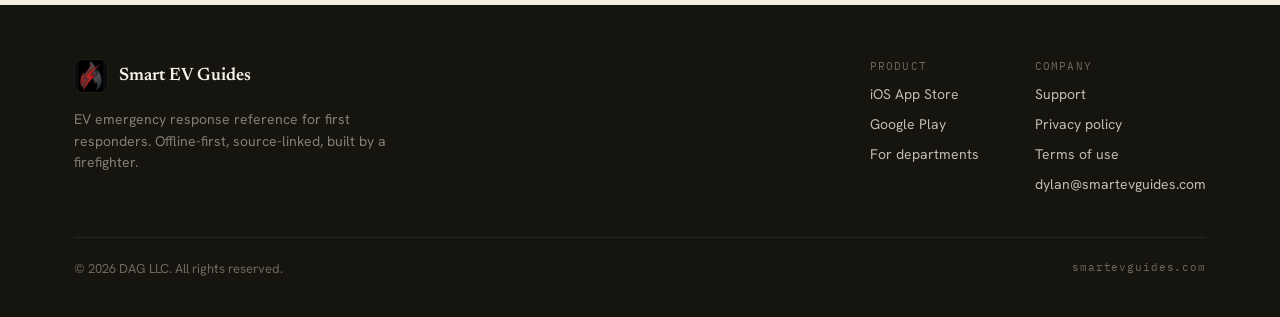
==== commit 0fb0e34f: "Add Fire Ground Sim partner card" ====
--- a/index.html
+++ b/index.html
@@ -320,6 +320,22 @@
     </div>
   </section>
 
+  <!-- ===== PARTNERS ===== -->
+  <section id="partners" style="background:#F4EEE1;">
+    <div style="max-width:1180px; margin:0 auto; padding:0 24px 64px;">
+      <div style="font-family:'IBM Plex Mono',monospace; font-size:12px; font-weight:600; letter-spacing:0.14em; text-transform:uppercase; color:#8A4A20; text-align:center;">Partners</div>
+      <div style="max-width:760px; margin:26px auto 0; background:#FBF7EE; border:1px solid rgba(26,23,20,0.10); border-radius:20px; padding:28px; display:flex; gap:24px; align-items:center; flex-wrap:wrap;">
+        <img src="assets/fire-ground-sim-logo.jpg" alt="Fire Ground Sim logo" width="120" height="120" style="width:120px; height:120px; border-radius:16px; object-fit:cover; flex:0 0 auto;">
+        <div style="flex:1 1 320px;">
+          <h3 style="font-family:'Newsreader',serif; font-weight:600; font-size:23px; line-height:1.2; margin:0;">Fire Ground Sim</h3>
+          <div style="font-family:'IBM Plex Mono',monospace; font-size:11px; letter-spacing:0.1em; text-transform:uppercase; color:#6B6356; margin-top:6px;">Fireground command training</div>
+          <p style="font-size:15px; line-height:1.55; color:#5B5447; margin:12px 0 16px;">Fire Ground Sim gives firefighters a browser-based way to practice incident command, scene size-ups, and pump operations. Train on your own with voice-driven scenarios and AI radio traffic, or run shared drills with your crew. Built by firefighters, for firefighters.</p>
+          <a href="https://firegroundsim.com/?utm_source=smartevguides&amp;utm_medium=partner" target="_blank" rel="noreferrer" style="text-decoration:none; background:#C0322C; color:#F7F2E8; font-weight:600; font-size:14.5px; padding:11px 20px; border-radius:12px; display:inline-block;">Explore Fire Ground Sim</a>
+        </div>
+      </div>
+    </div>
+  </section>
+
   <!-- ===== FINAL CTA ===== -->
   <section style="background:#F4EEE1;">
     <div style="max-width:1180px; margin:0 auto; padding:20px 24px 84px;">
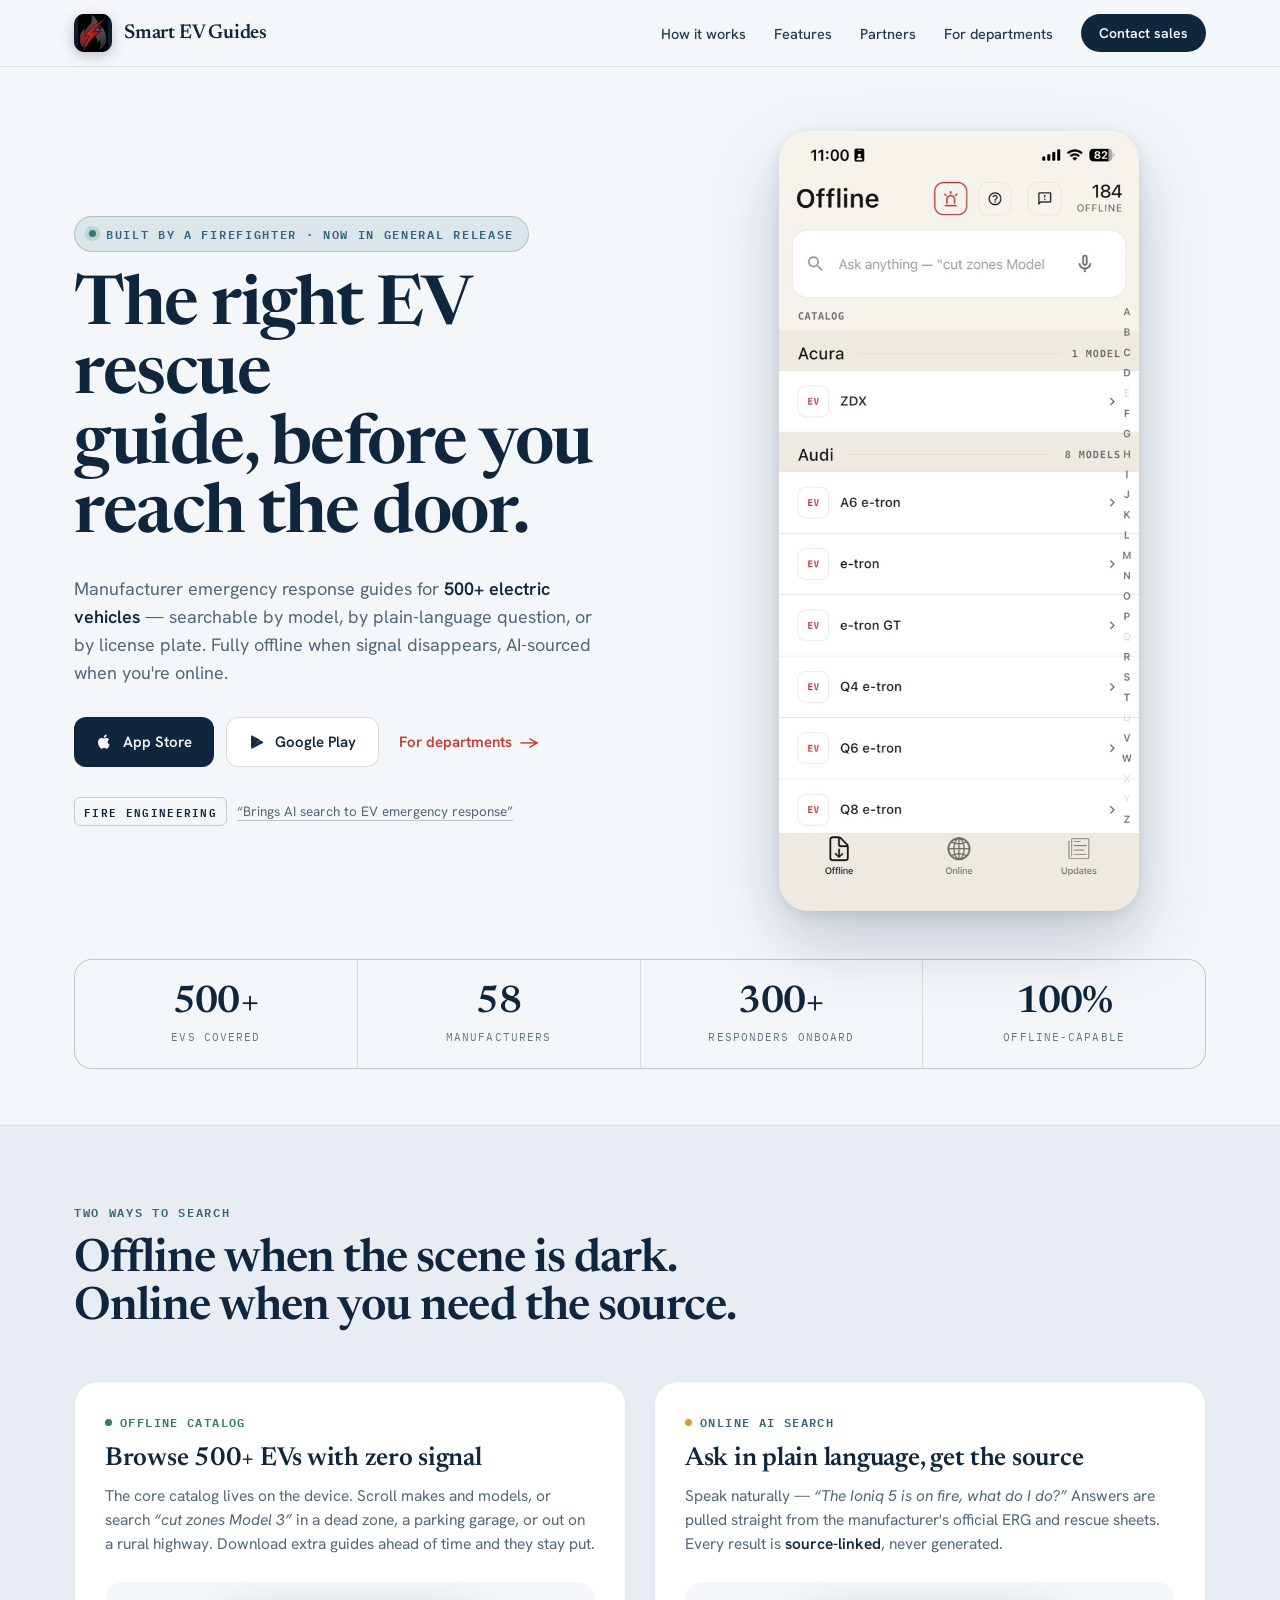
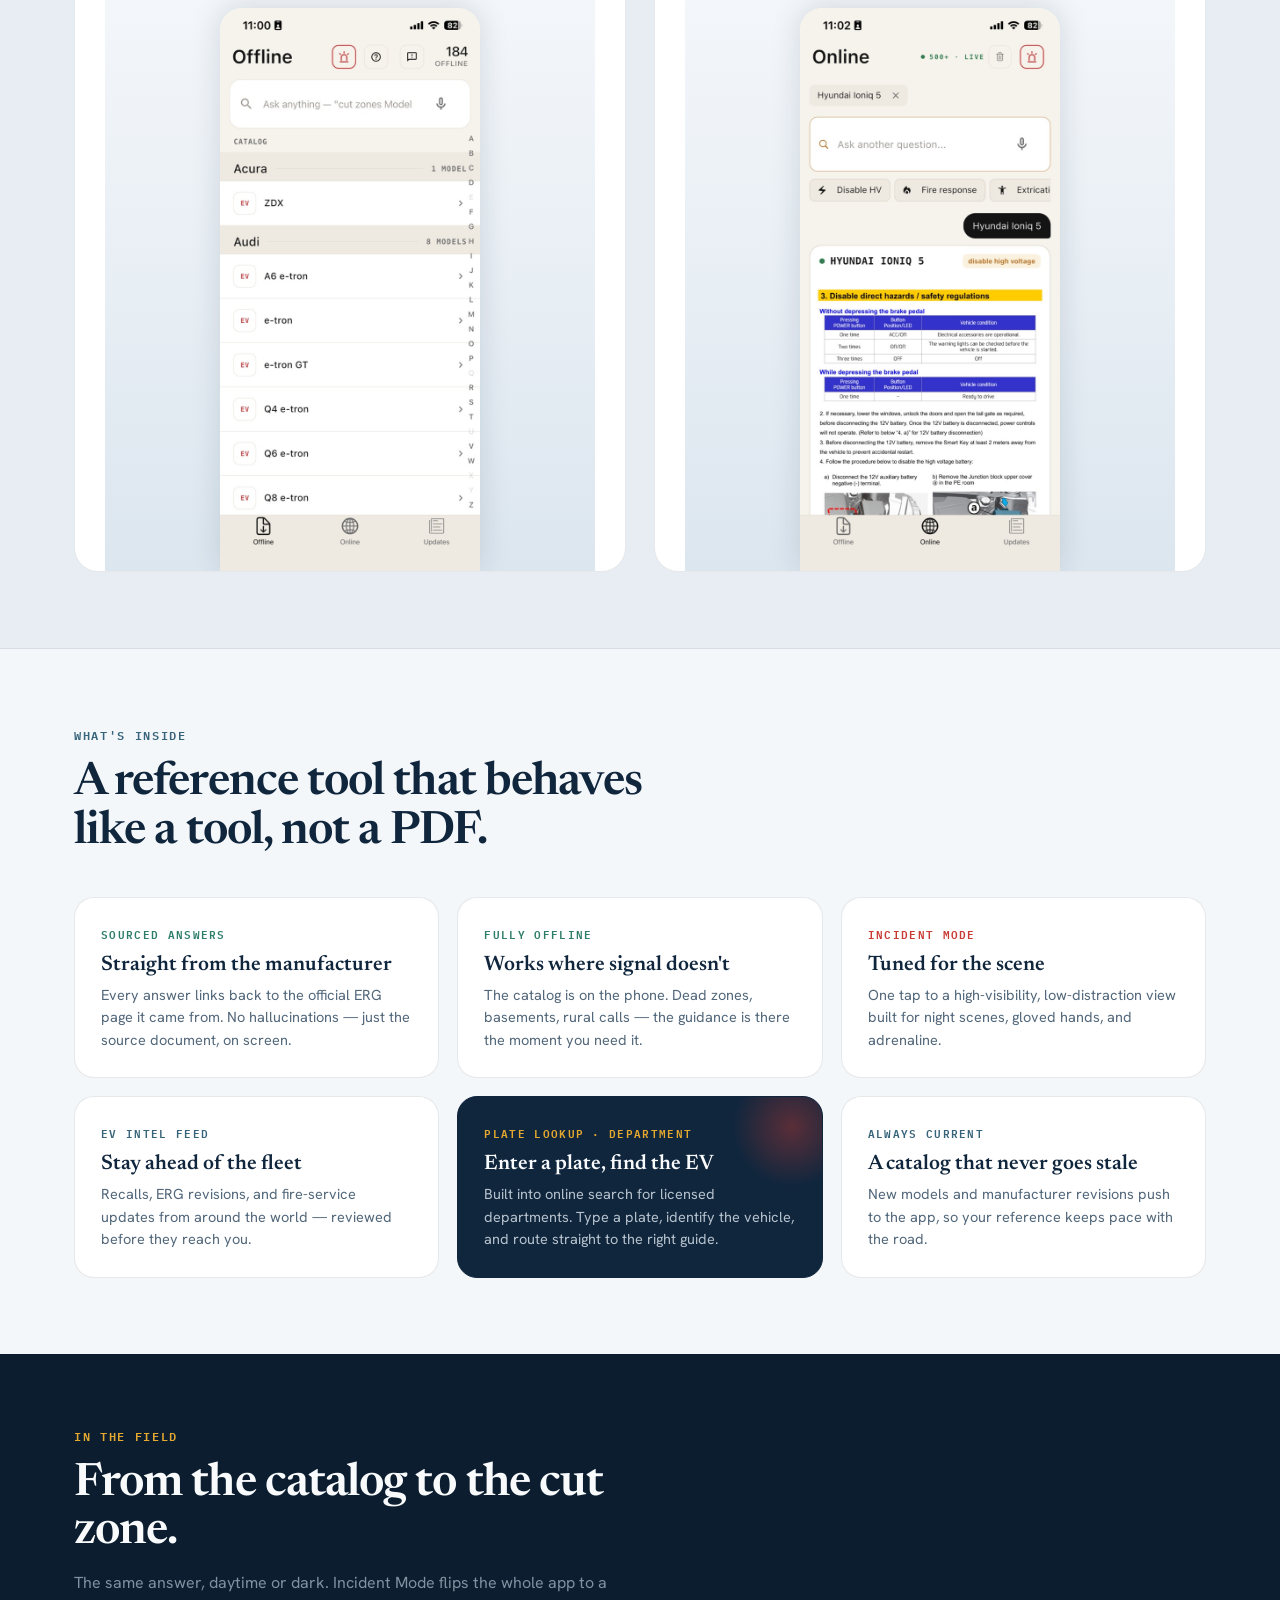
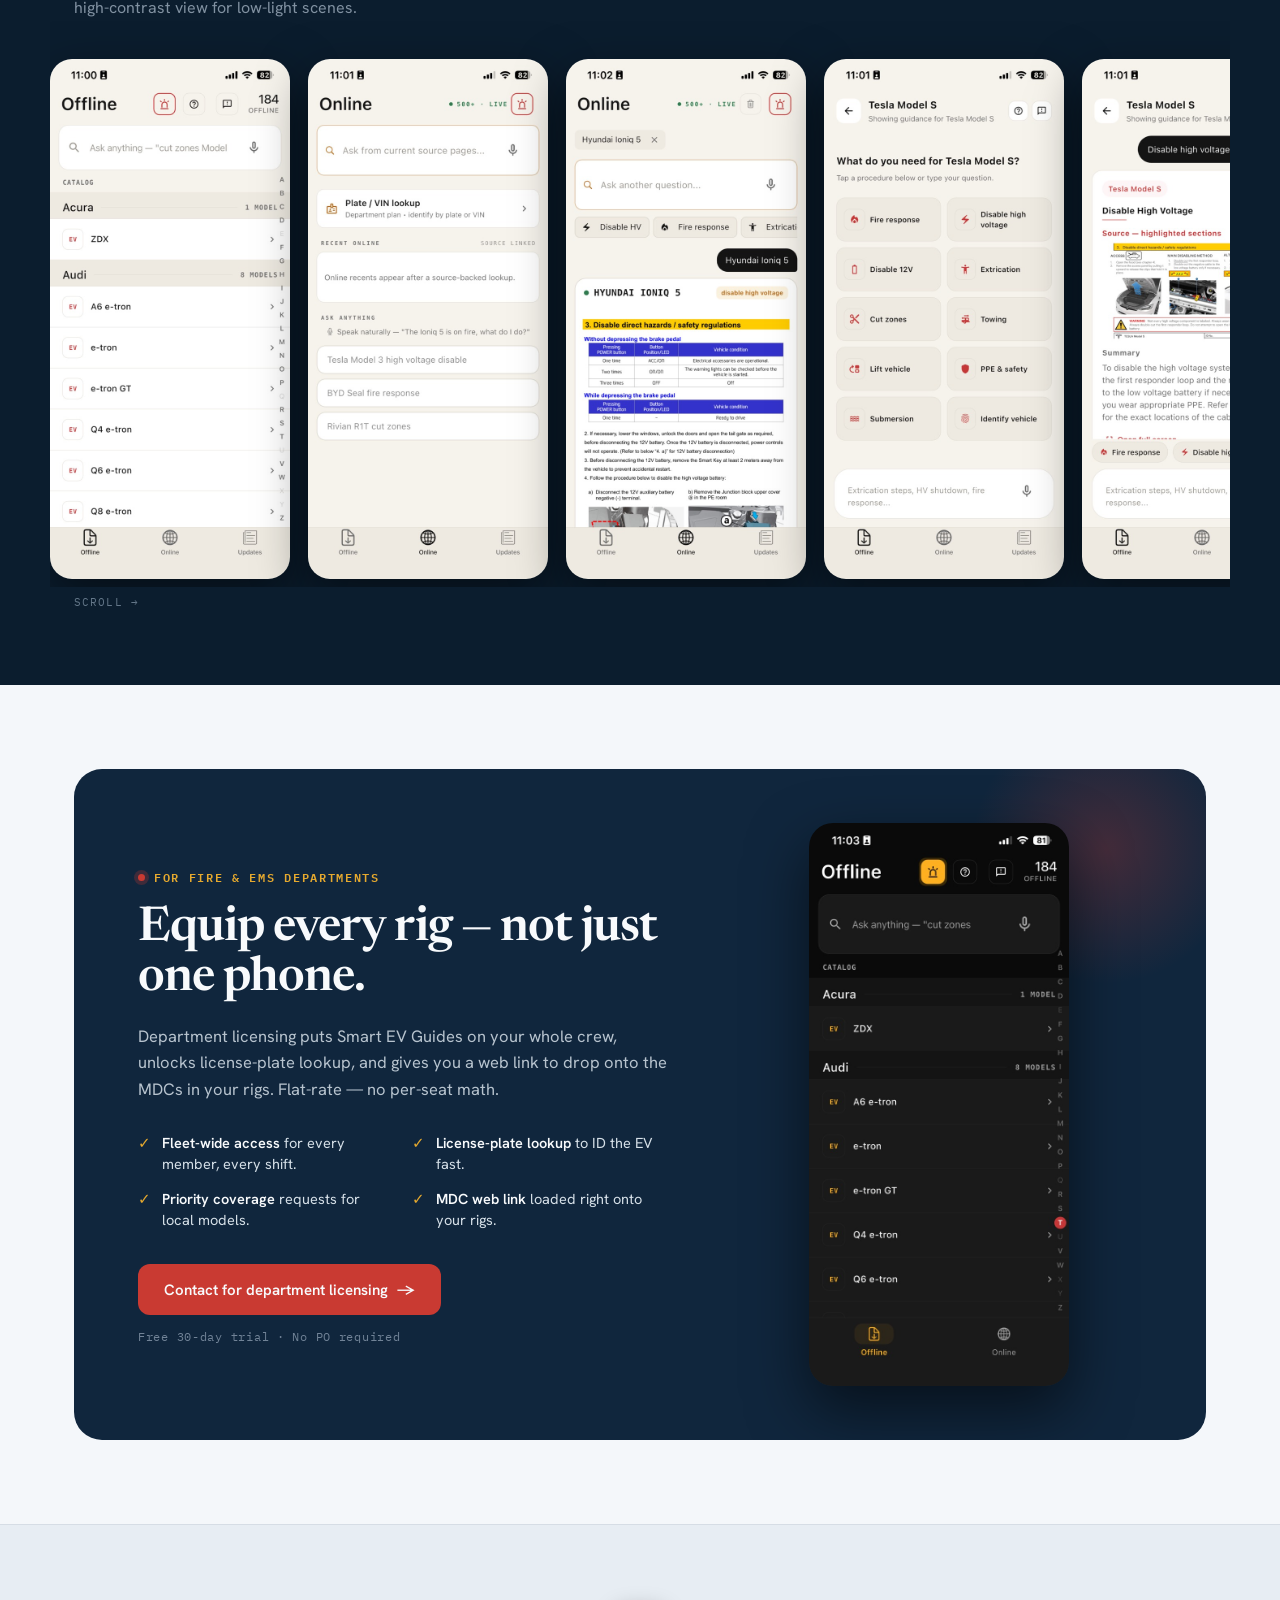
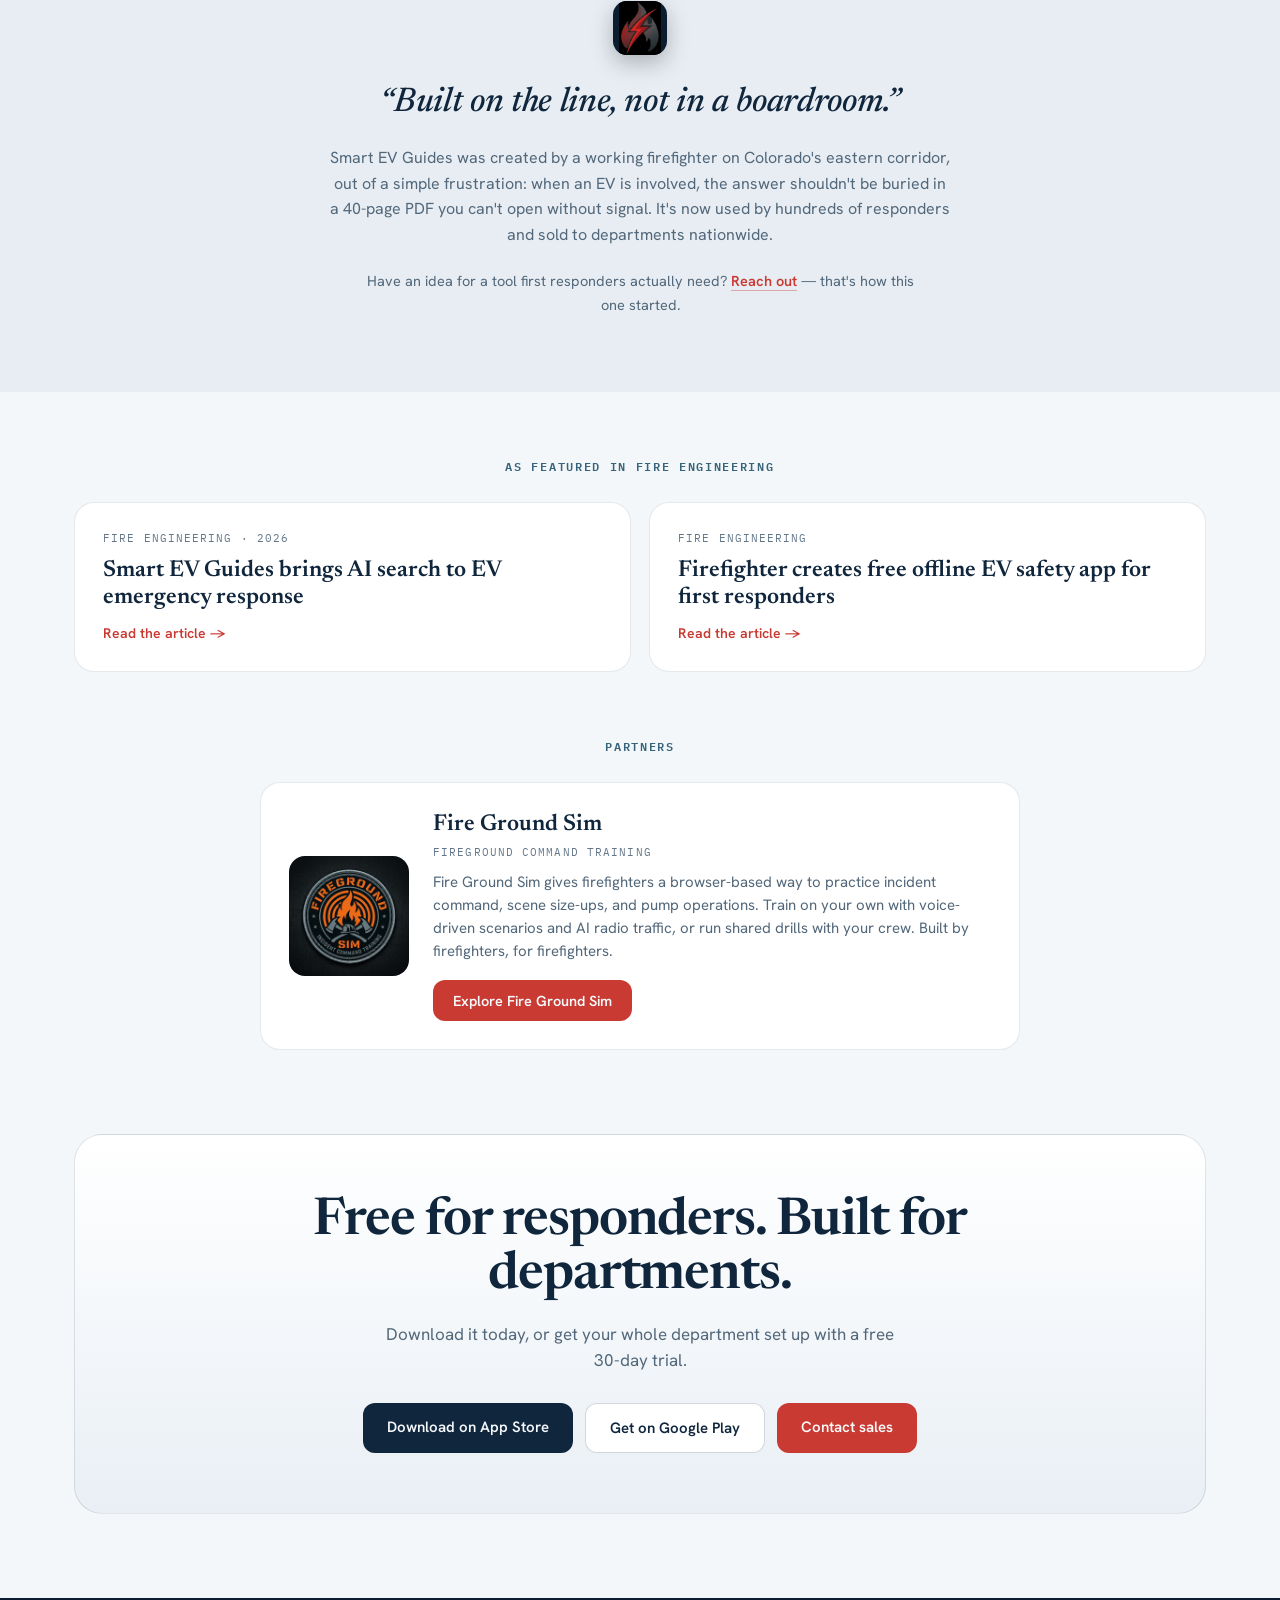
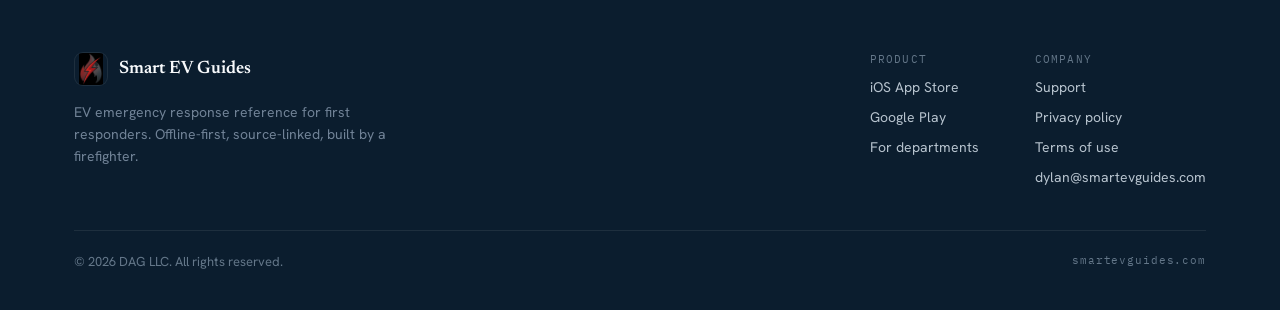
==== commit 2b0ad931: "Refresh site colors and app screenshots" ====
--- a/index.html
+++ b/index.html
@@ -8,17 +8,17 @@
 <link rel="canonical" href="https://www.smartevguides.com/">
 <link rel="icon" href="favicon.svg" type="image/svg+xml">
 <link rel="apple-touch-icon" href="assets/5c214be88758.png">
-<meta name="theme-color" content="#F4EEE1">
+<meta name="theme-color" content="#F4F7FA">
 <meta property="og:type" content="website">
 <meta property="og:site_name" content="Smart EV Guides">
 <meta property="og:title" content="Smart EV Guides — EV emergency response guides for first responders">
 <meta property="og:description" content="Manufacturer emergency response guides for 500+ electric vehicles, searchable by model, plain-language question, or license plate. Offline-first and source-linked, built by a firefighter.">
 <meta property="og:url" content="https://www.smartevguides.com/">
-<meta property="og:image" content="https://www.smartevguides.com/assets/4d03588129ba.jpg">
+<meta property="og:image" content="https://www.smartevguides.com/assets/app-offline-catalog.jpg">
 <meta name="twitter:card" content="summary">
 <meta name="twitter:title" content="Smart EV Guides — EV emergency response guides for first responders">
 <meta name="twitter:description" content="Manufacturer emergency response guides for 500+ electric vehicles, searchable by model, plain-language question, or license plate. Offline-first and source-linked, built by a firefighter.">
-<meta name="twitter:image" content="https://www.smartevguides.com/assets/4d03588129ba.jpg">
+<meta name="twitter:image" content="https://www.smartevguides.com/assets/app-offline-catalog.jpg">
 <link rel="preconnect" href="https://fonts.googleapis.com">
 <link rel="preconnect" href="https://fonts.gstatic.com" crossorigin>
 <link href="https://fonts.googleapis.com/css2?family=Hanken+Grotesk:wght@400;500;600;700&family=IBM+Plex+Mono:wght@400;500;600&family=Newsreader:ital,wght@0,400;0,500;0,600;1,400;1,500&display=swap" rel="stylesheet">
@@ -26,7 +26,7 @@
   *{ box-sizing:border-box; }
   html{ scroll-behavior:smooth; }
   body{ margin:0; }
-  ::selection{ background:#C0322C; color:#F4EEE1; }
+  ::selection{ background:#C93A32; color:#F4F7FA; }
   img{ max-width:100%; }
   @media (max-width:900px){
     .heroGrid{ grid-template-columns:1fr !important; gap:40px !important; }
@@ -44,41 +44,42 @@
   }
 </style>
 <style>
-.hv0:hover{background:#000 !important}
-.hv1:hover{background:#000 !important}
-.hv2:hover{border-color:rgba(26,23,20,0.4) !important}
-.hv3:hover{background:#a92822 !important}
-.hv4:hover{border-color:rgba(26,23,20,0.34) !important}
-.hv5:hover{border-color:rgba(26,23,20,0.34) !important}
-.hv6:hover{background:#000 !important}
-.hv7:hover{border-color:rgba(26,23,20,0.4) !important}
-.hv8:hover{background:#a92822 !important}
-.hv9:hover{color:#F7F2E8 !important}
-.hv10:hover{color:#F7F2E8 !important}
-.hv11:hover{color:#F7F2E8 !important}
-.hv12:hover{color:#F7F2E8 !important}
-.hv13:hover{color:#F7F2E8 !important}
-.hv14:hover{color:#F7F2E8 !important}
+.hv0:hover{background:#071522 !important}
+.hv1:hover{background:#071522 !important}
+.hv2:hover{border-color:rgba(16,38,61,0.4) !important}
+.hv3:hover{background:#B72F29 !important}
+.hv4:hover{border-color:rgba(16,38,61,0.34) !important}
+.hv5:hover{border-color:rgba(16,38,61,0.34) !important}
+.hv6:hover{background:#071522 !important}
+.hv7:hover{border-color:rgba(16,38,61,0.4) !important}
+.hv8:hover{background:#B72F29 !important}
+.hv9:hover{color:#F8FAFC !important}
+.hv10:hover{color:#F8FAFC !important}
+.hv11:hover{color:#F8FAFC !important}
+.hv12:hover{color:#F8FAFC !important}
+.hv13:hover{color:#F8FAFC !important}
+.hv14:hover{color:#F8FAFC !important}
 </style>
 </head>
 <body>
-<div style="font-family:'Hanken Grotesk',system-ui,sans-serif; color:#1A1714; background:#F4EEE1; min-height:100vh; overflow-x:hidden; -webkit-font-smoothing:antialiased;">
+<div style="font-family:'Hanken Grotesk',system-ui,sans-serif; color:#10263D; background:#F4F7FA; min-height:100vh; overflow-x:hidden; -webkit-font-smoothing:antialiased;">
   
 
   <!-- ===== NAV ===== -->
-  <header style="position:sticky; top:0; z-index:50; background:rgba(244,238,225,0.82); backdrop-filter:blur(14px); -webkit-backdrop-filter:blur(14px); border-bottom:1px solid rgba(26,23,20,0.10);">
+  <header style="position:sticky; top:0; z-index:50; background:rgba(244,247,250,0.82); backdrop-filter:blur(14px); -webkit-backdrop-filter:blur(14px); border-bottom:1px solid rgba(16,38,61,0.10);">
     <div style="max-width:1180px; margin:0 auto; padding:14px 24px; display:flex; align-items:center; justify-content:space-between; gap:24px;">
       <a href="#top" style="display:flex; align-items:center; gap:12px; text-decoration:none; color:inherit;">
-        <span style="width:38px; height:38px; border-radius:10px; background:#0B0B0B; display:flex; align-items:center; justify-content:center; overflow:hidden; box-shadow:0 4px 14px rgba(0,0,0,0.22); flex:0 0 auto;">
+        <span style="width:38px; height:38px; border-radius:10px; background:#0B1D2E; display:flex; align-items:center; justify-content:center; overflow:hidden; box-shadow:0 4px 14px rgba(0,0,0,0.22); flex:0 0 auto;">
           <img src="assets/5c214be88758.png" alt="Smart EV Guides" style="width:100%; height:100%; object-fit:contain;">
         </span>
         <span style="font-family:'Newsreader',serif; font-weight:600; font-size:20px; letter-spacing:-0.01em;">Smart EV Guides</span>
       </a>
       <nav style="display:flex; align-items:center; gap:28px;">
-        <a href="#how" style="text-decoration:none; color:#3C372F; font-size:14.5px; font-weight:500;" class="navWide">How it works</a>
-        <a href="#features" style="text-decoration:none; color:#3C372F; font-size:14.5px; font-weight:500;" class="navWide">Features</a>
-        <a href="#departments" style="text-decoration:none; color:#3C372F; font-size:14.5px; font-weight:500;" class="navWide">For departments</a>
-        <a class="hv0" href="#departments" style="text-decoration:none; background:#1A1714; color:#F4EEE1; font-size:14px; font-weight:600; padding:10px 18px; border-radius:999px;">Contact sales</a>
+        <a href="#how" style="text-decoration:none; color:#243B53; font-size:14.5px; font-weight:500;" class="navWide">How it works</a>
+        <a href="#features" style="text-decoration:none; color:#243B53; font-size:14.5px; font-weight:500;" class="navWide">Features</a>
+        <a href="#partners" style="text-decoration:none; color:#243B53; font-size:14.5px; font-weight:500;" class="navWide">Partners</a>
+        <a href="#departments" style="text-decoration:none; color:#243B53; font-size:14.5px; font-weight:500;" class="navWide">For departments</a>
+        <a class="hv0" href="#departments" style="text-decoration:none; background:#10263D; color:#F4F7FA; font-size:14px; font-weight:600; padding:10px 18px; border-radius:999px;">Contact sales</a>
       </nav>
     </div>
   </header>
@@ -87,92 +88,92 @@
   <section id="top" style="position:relative;">
     <div style="max-width:1180px; margin:0 auto; padding:64px 24px 40px; display:grid; grid-template-columns:1.08fr 0.92fr; gap:56px; align-items:center;" class="heroGrid">
       <div>
-        <div style="display:inline-flex; align-items:center; gap:10px; font-family:'IBM Plex Mono',monospace; font-size:12px; font-weight:600; letter-spacing:0.14em; text-transform:uppercase; color:#8A4A20; background:rgba(201,138,30,0.12); border:1px solid rgba(201,138,30,0.28); padding:7px 14px; border-radius:999px;">
-          <span style="width:7px; height:7px; border-radius:50%; background:#2E7D50; box-shadow:0 0 0 4px rgba(46,125,80,0.18);"></span>
+        <div style="display:inline-flex; align-items:center; gap:10px; font-family:'IBM Plex Mono',monospace; font-size:12px; font-weight:600; letter-spacing:0.14em; text-transform:uppercase; color:#37647A; background:rgba(55,100,122,0.12); border:1px solid rgba(55,100,122,0.28); padding:7px 14px; border-radius:999px;">
+          <span style="width:7px; height:7px; border-radius:50%; background:#2D7D68; box-shadow:0 0 0 4px rgba(45,125,104,0.18);"></span>
           Built by a firefighter · Now in general release
         </div>
         <h1 style="font-family:'Newsreader',serif; font-weight:600; font-size:clamp(40px,5.4vw,68px); line-height:1.02; letter-spacing:-0.022em; margin:22px 0 0;">
           The right EV rescue<br>guide, before you<br>reach the door.
         </h1>
-        <p style="font-size:18px; line-height:1.55; color:#5B5447; max-width:520px; margin:24px 0 0;">
-          Manufacturer emergency response guides for <strong style="color:#1A1714; font-weight:600;">500+ electric vehicles</strong> — searchable by model, by plain-language question, or by license plate. Fully offline when signal disappears, AI-sourced when you're online.
+        <p style="font-size:18px; line-height:1.55; color:#52677A; max-width:520px; margin:24px 0 0;">
+          Manufacturer emergency response guides for <strong style="color:#10263D; font-weight:600;">500+ electric vehicles</strong> — searchable by model, by plain-language question, or by license plate. Fully offline when signal disappears, AI-sourced when you're online.
         </p>
         <div style="display:flex; flex-wrap:wrap; gap:12px; margin-top:30px;">
-          <a class="hv1" href="https://apps.apple.com/us/app/smart-ev-guides/id6755702439" target="_blank" rel="noreferrer" style="display:inline-flex; align-items:center; gap:10px; text-decoration:none; background:#1A1714; color:#F4EEE1; font-weight:600; font-size:15px; padding:14px 22px; border-radius:12px;">
+          <a class="hv1" href="https://apps.apple.com/us/app/smart-ev-guides/id6755702439" target="_blank" rel="noreferrer" style="display:inline-flex; align-items:center; gap:10px; text-decoration:none; background:#10263D; color:#F4F7FA; font-weight:600; font-size:15px; padding:14px 22px; border-radius:12px;">
             <svg width="17" height="17" viewBox="0 0 24 24" fill="currentColor"><path d="M16.4 12.9c0-2.6 2.1-3.8 2.2-3.9-1.2-1.7-3-2-3.7-2-1.6-.2-3 .9-3.8.9s-2-.9-3.3-.9c-1.7 0-3.3 1-4.1 2.5-1.8 3.1-.5 7.6 1.3 10.1.9 1.2 1.9 2.6 3.2 2.5 1.3-.1 1.8-.8 3.3-.8s2 .8 3.3.8 2.2-1.2 3-2.5c1-1.4 1.3-2.8 1.4-2.9-.1 0-2.6-1-2.6-3.9zM14 5.4c.7-.9 1.2-2.1 1-3.4-1 .1-2.3.7-3 1.6-.7.8-1.3 2-1.1 3.2 1.1.1 2.3-.6 3.1-1.4z"></path></svg>
             App Store
           </a>
-          <a class="hv2" href="https://play.google.com/store/apps/details?id=dg.smartev" target="_blank" rel="noreferrer" style="display:inline-flex; align-items:center; gap:10px; text-decoration:none; background:#FBF7EE; color:#1A1714; border:1px solid rgba(26,23,20,0.16); font-weight:600; font-size:15px; padding:14px 22px; border-radius:12px;">
+          <a class="hv2" href="https://play.google.com/store/apps/details?id=dg.smartev" target="_blank" rel="noreferrer" style="display:inline-flex; align-items:center; gap:10px; text-decoration:none; background:#FFFFFF; color:#10263D; border:1px solid rgba(16,38,61,0.16); font-weight:600; font-size:15px; padding:14px 22px; border-radius:12px;">
             <svg width="16" height="16" viewBox="0 0 24 24" fill="currentColor"><path d="M3.6 2.3c-.3.3-.5.7-.5 1.3v16.8c0 .6.2 1 .5 1.3l.1.1L13 12.6v-.2L3.7 2.2l-.1.1z"></path><path d="M16.3 15.7L13 12.5v-.2l3.3-3.2.1.1 3.9 2.2c1.1.6 1.1 1.7 0 2.3l-3.9 2.2-.1-.2z"></path><path d="M16.4 15.6L13 12.4 3.6 21.8c.4.4 1 .4 1.7.1l11.1-6.3"></path><path d="M16.4 8.8L5.3 2.5c-.7-.4-1.3-.3-1.7.1L13 12.4l3.4-3.6z"></path></svg>
             Google Play
           </a>
-          <a href="#departments" style="display:inline-flex; align-items:center; gap:8px; text-decoration:none; color:#C0322C; font-weight:600; font-size:15px; padding:14px 8px;">
+          <a href="#departments" style="display:inline-flex; align-items:center; gap:8px; text-decoration:none; color:#C93A32; font-weight:600; font-size:15px; padding:14px 8px;">
             For departments
             <span style="font-size:17px;">→</span>
           </a>
         </div>
-        <a href="https://www.fireengineering.com/technical-rescue/vehicle-extrication/smart-ev-guides-brings-ai-search-to-ev-emergency-response/" target="_blank" rel="noreferrer" style="display:inline-flex; align-items:center; gap:10px; margin-top:30px; text-decoration:none; color:#5B5447; font-size:13.5px;">
-          <span style="font-family:'IBM Plex Mono',monospace; font-size:11px; font-weight:600; letter-spacing:0.12em; text-transform:uppercase; color:#1A1714; border:1px solid rgba(26,23,20,0.2); padding:4px 9px; border-radius:6px;">Fire Engineering</span>
-          <span style="border-bottom:1px solid rgba(26,23,20,0.25);">“Brings AI search to EV emergency response”</span>
+        <a href="https://www.fireengineering.com/technical-rescue/vehicle-extrication/smart-ev-guides-brings-ai-search-to-ev-emergency-response/" target="_blank" rel="noreferrer" style="display:inline-flex; align-items:center; gap:10px; margin-top:30px; text-decoration:none; color:#52677A; font-size:13.5px;">
+          <span style="font-family:'IBM Plex Mono',monospace; font-size:11px; font-weight:600; letter-spacing:0.12em; text-transform:uppercase; color:#10263D; border:1px solid rgba(16,38,61,0.2); padding:4px 9px; border-radius:6px;">Fire Engineering</span>
+          <span style="border-bottom:1px solid rgba(16,38,61,0.25);">“Brings AI search to EV emergency response”</span>
         </a>
       </div>
 
       <div style="position:relative; display:flex; justify-content:center;">
-        <div style="position:absolute; inset:8% 14%; background:radial-gradient(60% 50% at 50% 30%, rgba(192,50,44,0.10), transparent 70%); filter:blur(8px);"></div>
-        <img src="assets/4d03588129ba.jpg" alt="Smart EV Guides — vehicle catalog screen" style="position:relative; width:100%; max-width:360px; border-radius:30px; box-shadow:0 30px 70px rgba(26,23,20,0.22), 0 4px 14px rgba(26,23,20,0.10);">
+        <div style="position:absolute; inset:8% 14%; background:radial-gradient(60% 50% at 50% 30%, rgba(201,58,50,0.10), transparent 70%); filter:blur(8px);"></div>
+        <img src="assets/app-offline-catalog.jpg" alt="Smart EV Guides offline vehicle catalog" style="position:relative; width:100%; max-width:360px; border-radius:30px; box-shadow:0 30px 70px rgba(16,38,61,0.22), 0 4px 14px rgba(16,38,61,0.10);">
       </div>
     </div>
 
     <!-- stat band -->
     <div style="max-width:1180px; margin:0 auto; padding:8px 24px 56px;">
-      <div style="display:grid; grid-template-columns:repeat(4,1fr); gap:1px; background:rgba(26,23,20,0.12); border:1px solid rgba(26,23,20,0.12); border-radius:18px; overflow:hidden;" class="statGrid">
-        <div style="background:#F4EEE1; padding:24px 20px; text-align:center;">
+      <div style="display:grid; grid-template-columns:repeat(4,1fr); gap:1px; background:rgba(16,38,61,0.12); border:1px solid rgba(16,38,61,0.12); border-radius:18px; overflow:hidden;" class="statGrid">
+        <div style="background:#F4F7FA; padding:24px 20px; text-align:center;">
           <div style="font-family:'Newsreader',serif; font-weight:600; font-size:38px; line-height:1; letter-spacing:-0.02em;">500+</div>
-          <div style="font-family:'IBM Plex Mono',monospace; font-size:11px; letter-spacing:0.1em; text-transform:uppercase; color:#6B6356; margin-top:8px;">EVs covered</div>
-        </div>
-        <div style="background:#F4EEE1; padding:24px 20px; text-align:center;">
+          <div style="font-family:'IBM Plex Mono',monospace; font-size:11px; letter-spacing:0.1em; text-transform:uppercase; color:#647789; margin-top:8px;">EVs covered</div>
+        </div>
+        <div style="background:#F4F7FA; padding:24px 20px; text-align:center;">
           <div style="font-family:'Newsreader',serif; font-weight:600; font-size:38px; line-height:1; letter-spacing:-0.02em;">58</div>
-          <div style="font-family:'IBM Plex Mono',monospace; font-size:11px; letter-spacing:0.1em; text-transform:uppercase; color:#6B6356; margin-top:8px;">Manufacturers</div>
-        </div>
-        <div style="background:#F4EEE1; padding:24px 20px; text-align:center;">
+          <div style="font-family:'IBM Plex Mono',monospace; font-size:11px; letter-spacing:0.1em; text-transform:uppercase; color:#647789; margin-top:8px;">Manufacturers</div>
+        </div>
+        <div style="background:#F4F7FA; padding:24px 20px; text-align:center;">
           <div style="font-family:'Newsreader',serif; font-weight:600; font-size:38px; line-height:1; letter-spacing:-0.02em;">300+</div>
-          <div style="font-family:'IBM Plex Mono',monospace; font-size:11px; letter-spacing:0.1em; text-transform:uppercase; color:#6B6356; margin-top:8px;">Responders onboard</div>
-        </div>
-        <div style="background:#F4EEE1; padding:24px 20px; text-align:center;">
+          <div style="font-family:'IBM Plex Mono',monospace; font-size:11px; letter-spacing:0.1em; text-transform:uppercase; color:#647789; margin-top:8px;">Responders onboard</div>
+        </div>
+        <div style="background:#F4F7FA; padding:24px 20px; text-align:center;">
           <div style="font-family:'Newsreader',serif; font-weight:600; font-size:38px; line-height:1; letter-spacing:-0.02em;">100%</div>
-          <div style="font-family:'IBM Plex Mono',monospace; font-size:11px; letter-spacing:0.1em; text-transform:uppercase; color:#6B6356; margin-top:8px;">Offline-capable</div>
+          <div style="font-family:'IBM Plex Mono',monospace; font-size:11px; letter-spacing:0.1em; text-transform:uppercase; color:#647789; margin-top:8px;">Offline-capable</div>
         </div>
       </div>
     </div>
   </section>
 
   <!-- ===== TWO WAYS TO SEARCH ===== -->
-  <section id="how" style="background:#EFE7D6; border-top:1px solid rgba(26,23,20,0.08); border-bottom:1px solid rgba(26,23,20,0.08);">
+  <section id="how" style="background:#E7EDF3; border-top:1px solid rgba(16,38,61,0.08); border-bottom:1px solid rgba(16,38,61,0.08);">
     <div style="max-width:1180px; margin:0 auto; padding:76px 24px;">
-      <div style="font-family:'IBM Plex Mono',monospace; font-size:12px; font-weight:600; letter-spacing:0.14em; text-transform:uppercase; color:#8A4A20;">Two ways to search</div>
+      <div style="font-family:'IBM Plex Mono',monospace; font-size:12px; font-weight:600; letter-spacing:0.14em; text-transform:uppercase; color:#37647A;">Two ways to search</div>
       <h2 style="font-family:'Newsreader',serif; font-weight:600; font-size:clamp(30px,4vw,46px); line-height:1.06; letter-spacing:-0.02em; margin:14px 0 0; max-width:680px;">Offline when the scene is dark. Online when you need the source.</h2>
 
       <div style="display:grid; grid-template-columns:1fr 1fr; gap:28px; margin-top:48px;" class="twoGrid">
         <!-- offline -->
-        <div style="background:#FBF7EE; border:1px solid rgba(26,23,20,0.10); border-radius:24px; padding:30px 30px 0; display:flex; flex-direction:column; overflow:hidden;">
-          <div style="display:inline-flex; align-items:center; gap:8px; font-family:'IBM Plex Mono',monospace; font-size:11.5px; font-weight:600; letter-spacing:0.12em; text-transform:uppercase; color:#2E7D50;">
-            <span style="width:7px; height:7px; border-radius:50%; background:#2E7D50;"></span> Offline catalog
+        <div style="background:#FFFFFF; border:1px solid rgba(16,38,61,0.10); border-radius:24px; padding:30px 30px 0; display:flex; flex-direction:column; overflow:hidden;">
+          <div style="display:inline-flex; align-items:center; gap:8px; font-family:'IBM Plex Mono',monospace; font-size:11.5px; font-weight:600; letter-spacing:0.12em; text-transform:uppercase; color:#2D7D68;">
+            <span style="width:7px; height:7px; border-radius:50%; background:#2D7D68;"></span> Offline catalog
           </div>
           <h3 style="font-family:'Newsreader',serif; font-weight:600; font-size:26px; letter-spacing:-0.01em; margin:14px 0 0;">Browse 500+ EVs with zero signal</h3>
-          <p style="font-size:15.5px; line-height:1.55; color:#5B5447; margin:12px 0 0;">The core catalog lives on the device. Scroll makes and models, or search <em>“cut zones Model 3”</em> in a dead zone, a parking garage, or out on a rural highway. Download extra guides ahead of time and they stay put.</p>
-          <div style="margin-top:26px; display:flex; justify-content:center; background:linear-gradient(180deg,#F4EEE1,#E7DDC9); border-radius:18px 18px 0 0; padding:26px 26px 0;">
-            <img src="assets/4d03588129ba.jpg" alt="Offline vehicle catalog" style="width:100%; max-width:260px; border-radius:22px 22px 0 0; box-shadow:0 -2px 30px rgba(26,23,20,0.14);">
+          <p style="font-size:15.5px; line-height:1.55; color:#52677A; margin:12px 0 0;">The core catalog lives on the device. Scroll makes and models, or search <em>“cut zones Model 3”</em> in a dead zone, a parking garage, or out on a rural highway. Download extra guides ahead of time and they stay put.</p>
+          <div style="margin-top:26px; display:flex; justify-content:center; background:linear-gradient(180deg,#F4F7FA,#DCE6EF); border-radius:18px 18px 0 0; padding:26px 26px 0;">
+            <img src="assets/app-offline-catalog.jpg" alt="Offline vehicle catalog" style="width:100%; max-width:260px; border-radius:22px 22px 0 0; box-shadow:0 -2px 30px rgba(16,38,61,0.14);">
           </div>
         </div>
         <!-- online -->
-        <div style="background:#FBF7EE; border:1px solid rgba(26,23,20,0.10); border-radius:24px; padding:30px 30px 0; display:flex; flex-direction:column; overflow:hidden;">
-          <div style="display:inline-flex; align-items:center; gap:8px; font-family:'IBM Plex Mono',monospace; font-size:11.5px; font-weight:600; letter-spacing:0.12em; text-transform:uppercase; color:#8A4A20;">
-            <span style="width:7px; height:7px; border-radius:50%; background:#C98A1E;"></span> Online AI search
+        <div style="background:#FFFFFF; border:1px solid rgba(16,38,61,0.10); border-radius:24px; padding:30px 30px 0; display:flex; flex-direction:column; overflow:hidden;">
+          <div style="display:inline-flex; align-items:center; gap:8px; font-family:'IBM Plex Mono',monospace; font-size:11.5px; font-weight:600; letter-spacing:0.12em; text-transform:uppercase; color:#37647A;">
+            <span style="width:7px; height:7px; border-radius:50%; background:#D69E2E;"></span> Online AI search
           </div>
           <h3 style="font-family:'Newsreader',serif; font-weight:600; font-size:26px; letter-spacing:-0.01em; margin:14px 0 0;">Ask in plain language, get the source</h3>
-          <p style="font-size:15.5px; line-height:1.55; color:#5B5447; margin:12px 0 0;">Speak naturally — <em>“The Ioniq 5 is on fire, what do I do?”</em> Answers are pulled straight from the manufacturer's official ERG and rescue sheets. Every result is <strong style="color:#1A1714; font-weight:600;">source-linked</strong>, never generated.</p>
-          <div style="margin-top:26px; display:flex; justify-content:center; background:linear-gradient(180deg,#F4EEE1,#E7DDC9); border-radius:18px 18px 0 0; padding:26px 26px 0;">
-            <img src="assets/37b697e6aa90.jpg" alt="Online sourced answer" style="width:100%; max-width:260px; border-radius:22px 22px 0 0; box-shadow:0 -2px 30px rgba(26,23,20,0.14);">
+          <p style="font-size:15.5px; line-height:1.55; color:#52677A; margin:12px 0 0;">Speak naturally — <em>“The Ioniq 5 is on fire, what do I do?”</em> Answers are pulled straight from the manufacturer's official ERG and rescue sheets. Every result is <strong style="color:#10263D; font-weight:600;">source-linked</strong>, never generated.</p>
+          <div style="margin-top:26px; display:flex; justify-content:center; background:linear-gradient(180deg,#F4F7FA,#DCE6EF); border-radius:18px 18px 0 0; padding:26px 26px 0;">
+            <img src="assets/app-online-ioniq-answer.jpg" alt="Online sourced answer for a Hyundai Ioniq 5" style="width:100%; max-width:260px; border-radius:22px 22px 0 0; box-shadow:0 -2px 30px rgba(16,38,61,0.14);">
           </div>
         </div>
       </div>
@@ -182,107 +183,111 @@
   <!-- ===== FEATURE GRID ===== -->
   <section id="features">
     <div style="max-width:1180px; margin:0 auto; padding:76px 24px;">
-      <div style="font-family:'IBM Plex Mono',monospace; font-size:12px; font-weight:600; letter-spacing:0.14em; text-transform:uppercase; color:#8A4A20;">What's inside</div>
+      <div style="font-family:'IBM Plex Mono',monospace; font-size:12px; font-weight:600; letter-spacing:0.14em; text-transform:uppercase; color:#37647A;">What's inside</div>
       <h2 style="font-family:'Newsreader',serif; font-weight:600; font-size:clamp(30px,4vw,46px); line-height:1.06; letter-spacing:-0.02em; margin:14px 0 40px; max-width:640px;">A reference tool that behaves like a tool, not a PDF.</h2>
 
       <div style="display:grid; grid-template-columns:repeat(3,1fr); gap:18px;" class="featGrid">
-        <div style="background:#FBF7EE; border:1px solid rgba(26,23,20,0.10); border-radius:20px; padding:26px;">
-          <div style="font-family:'IBM Plex Mono',monospace; font-size:11px; font-weight:600; letter-spacing:0.12em; text-transform:uppercase; color:#2E7D50;">Sourced answers</div>
+        <div style="background:#FFFFFF; border:1px solid rgba(16,38,61,0.10); border-radius:20px; padding:26px;">
+          <div style="font-family:'IBM Plex Mono',monospace; font-size:11px; font-weight:600; letter-spacing:0.12em; text-transform:uppercase; color:#2D7D68;">Sourced answers</div>
           <h3 style="font-family:'Newsreader',serif; font-weight:600; font-size:21px; margin:12px 0 8px;">Straight from the manufacturer</h3>
-          <p style="font-size:14.5px; line-height:1.55; color:#5B5447; margin:0;">Every answer links back to the official ERG page it came from. No hallucinations — just the source document, on screen.</p>
-        </div>
-        <div style="background:#FBF7EE; border:1px solid rgba(26,23,20,0.10); border-radius:20px; padding:26px;">
-          <div style="font-family:'IBM Plex Mono',monospace; font-size:11px; font-weight:600; letter-spacing:0.12em; text-transform:uppercase; color:#2E7D50;">Fully offline</div>
+          <p style="font-size:14.5px; line-height:1.55; color:#52677A; margin:0;">Every answer links back to the official ERG page it came from. No hallucinations — just the source document, on screen.</p>
+        </div>
+        <div style="background:#FFFFFF; border:1px solid rgba(16,38,61,0.10); border-radius:20px; padding:26px;">
+          <div style="font-family:'IBM Plex Mono',monospace; font-size:11px; font-weight:600; letter-spacing:0.12em; text-transform:uppercase; color:#2D7D68;">Fully offline</div>
           <h3 style="font-family:'Newsreader',serif; font-weight:600; font-size:21px; margin:12px 0 8px;">Works where signal doesn't</h3>
-          <p style="font-size:14.5px; line-height:1.55; color:#5B5447; margin:0;">The catalog is on the phone. Dead zones, basements, rural calls — the guidance is there the moment you need it.</p>
-        </div>
-        <div style="background:#FBF7EE; border:1px solid rgba(26,23,20,0.10); border-radius:20px; padding:26px;">
-          <div style="font-family:'IBM Plex Mono',monospace; font-size:11px; font-weight:600; letter-spacing:0.12em; text-transform:uppercase; color:#C0322C;">Incident mode</div>
+          <p style="font-size:14.5px; line-height:1.55; color:#52677A; margin:0;">The catalog is on the phone. Dead zones, basements, rural calls — the guidance is there the moment you need it.</p>
+        </div>
+        <div style="background:#FFFFFF; border:1px solid rgba(16,38,61,0.10); border-radius:20px; padding:26px;">
+          <div style="font-family:'IBM Plex Mono',monospace; font-size:11px; font-weight:600; letter-spacing:0.12em; text-transform:uppercase; color:#C93A32;">Incident mode</div>
           <h3 style="font-family:'Newsreader',serif; font-weight:600; font-size:21px; margin:12px 0 8px;">Tuned for the scene</h3>
-          <p style="font-size:14.5px; line-height:1.55; color:#5B5447; margin:0;">One tap to a high-visibility, low-distraction view built for night scenes, gloved hands, and adrenaline.</p>
-        </div>
-        <div style="background:#FBF7EE; border:1px solid rgba(26,23,20,0.10); border-radius:20px; padding:26px;">
-          <div style="font-family:'IBM Plex Mono',monospace; font-size:11px; font-weight:600; letter-spacing:0.12em; text-transform:uppercase; color:#8A4A20;">EV Intel feed</div>
+          <p style="font-size:14.5px; line-height:1.55; color:#52677A; margin:0;">One tap to a high-visibility, low-distraction view built for night scenes, gloved hands, and adrenaline.</p>
+        </div>
+        <div style="background:#FFFFFF; border:1px solid rgba(16,38,61,0.10); border-radius:20px; padding:26px;">
+          <div style="font-family:'IBM Plex Mono',monospace; font-size:11px; font-weight:600; letter-spacing:0.12em; text-transform:uppercase; color:#37647A;">EV Intel feed</div>
           <h3 style="font-family:'Newsreader',serif; font-weight:600; font-size:21px; margin:12px 0 8px;">Stay ahead of the fleet</h3>
-          <p style="font-size:14.5px; line-height:1.55; color:#5B5447; margin:0;">Recalls, ERG revisions, and fire-service updates from around the world — reviewed before they reach you.</p>
-        </div>
-        <div style="background:#1A1714; border:1px solid #1A1714; border-radius:20px; padding:26px; color:#EDE6D6; position:relative; overflow:hidden;">
-          <div style="position:absolute; top:-30px; right:-30px; width:120px; height:120px; border-radius:50%; background:radial-gradient(circle,rgba(192,50,44,0.4),transparent 70%);"></div>
-          <div style="font-family:'IBM Plex Mono',monospace; font-size:11px; font-weight:600; letter-spacing:0.12em; text-transform:uppercase; color:#F2B53C; position:relative;">Plate lookup · Department</div>
-          <h3 style="font-family:'Newsreader',serif; font-weight:600; font-size:21px; margin:12px 0 8px; color:#F7F2E8; position:relative;">Enter a plate, find the EV</h3>
-          <p style="font-size:14.5px; line-height:1.55; color:#B8B0A2; margin:0; position:relative;">Built into online search for licensed departments. Type a plate, identify the vehicle, and route straight to the right guide.</p>
-        </div>
-        <div style="background:#FBF7EE; border:1px solid rgba(26,23,20,0.10); border-radius:20px; padding:26px;">
-          <div style="font-family:'IBM Plex Mono',monospace; font-size:11px; font-weight:600; letter-spacing:0.12em; text-transform:uppercase; color:#8A4A20;">Always current</div>
+          <p style="font-size:14.5px; line-height:1.55; color:#52677A; margin:0;">Recalls, ERG revisions, and fire-service updates from around the world — reviewed before they reach you.</p>
+        </div>
+        <div style="background:#10263D; border:1px solid #10263D; border-radius:20px; padding:26px; color:#E6EDF3; position:relative; overflow:hidden;">
+          <div style="position:absolute; top:-30px; right:-30px; width:120px; height:120px; border-radius:50%; background:radial-gradient(circle,rgba(201,58,50,0.4),transparent 70%);"></div>
+          <div style="font-family:'IBM Plex Mono',monospace; font-size:11px; font-weight:600; letter-spacing:0.12em; text-transform:uppercase; color:#E5A92F; position:relative;">Plate lookup · Department</div>
+          <h3 style="font-family:'Newsreader',serif; font-weight:600; font-size:21px; margin:12px 0 8px; color:#F8FAFC; position:relative;">Enter a plate, find the EV</h3>
+          <p style="font-size:14.5px; line-height:1.55; color:#B7C3CE; margin:0; position:relative;">Built into online search for licensed departments. Type a plate, identify the vehicle, and route straight to the right guide.</p>
+        </div>
+        <div style="background:#FFFFFF; border:1px solid rgba(16,38,61,0.10); border-radius:20px; padding:26px;">
+          <div style="font-family:'IBM Plex Mono',monospace; font-size:11px; font-weight:600; letter-spacing:0.12em; text-transform:uppercase; color:#37647A;">Always current</div>
           <h3 style="font-family:'Newsreader',serif; font-weight:600; font-size:21px; margin:12px 0 8px;">A catalog that never goes stale</h3>
-          <p style="font-size:14.5px; line-height:1.55; color:#5B5447; margin:0;">New models and manufacturer revisions push to the app, so your reference keeps pace with the road.</p>
+          <p style="font-size:14.5px; line-height:1.55; color:#52677A; margin:0;">New models and manufacturer revisions push to the app, so your reference keeps pace with the road.</p>
         </div>
       </div>
     </div>
   </section>
 
   <!-- ===== SHOWCASE GALLERY ===== -->
-  <section style="background:#15140F; color:#EDE6D6;">
+  <section style="background:#0B1D2E; color:#E6EDF3;">
     <div style="max-width:1180px; margin:0 auto; padding:72px 0 76px;">
       <div style="padding:0 24px;">
-        <div style="font-family:'IBM Plex Mono',monospace; font-size:12px; font-weight:600; letter-spacing:0.14em; text-transform:uppercase; color:#F2B53C;">In the field</div>
-        <h2 style="font-family:'Newsreader',serif; font-weight:600; font-size:clamp(30px,4vw,46px); line-height:1.06; letter-spacing:-0.02em; margin:14px 0 0; max-width:640px; color:#F7F2E8;">From the catalog to the cut zone.</h2>
-        <p style="font-size:16px; line-height:1.55; color:#A59C8C; max-width:560px; margin:14px 0 0;">The same answer, daytime or dark. Incident Mode flips the whole app to a high-contrast view for low-light scenes.</p>
+        <div style="font-family:'IBM Plex Mono',monospace; font-size:12px; font-weight:600; letter-spacing:0.14em; text-transform:uppercase; color:#E5A92F;">In the field</div>
+        <h2 style="font-family:'Newsreader',serif; font-weight:600; font-size:clamp(30px,4vw,46px); line-height:1.06; letter-spacing:-0.02em; margin:14px 0 0; max-width:640px; color:#F8FAFC;">From the catalog to the cut zone.</h2>
+        <p style="font-size:16px; line-height:1.55; color:#8191A1; max-width:560px; margin:14px 0 0;">The same answer, daytime or dark. Incident Mode flips the whole app to a high-contrast view for low-light scenes.</p>
       </div>
       <div style="display:flex; gap:18px; overflow-x:auto; padding:38px 24px 8px; scroll-snap-type:x mandatory;">
-        <img src="assets/4d03588129ba.jpg" alt="Vehicle catalog" style="height:520px; border-radius:22px; flex:0 0 auto; scroll-snap-align:start; box-shadow:0 18px 50px rgba(0,0,0,0.5);">
-        <img src="assets/ad971edfb7e0.jpg" alt="Online sourced answers" style="height:520px; border-radius:22px; flex:0 0 auto; scroll-snap-align:start; box-shadow:0 18px 50px rgba(0,0,0,0.5);">
-        <img src="assets/37b697e6aa90.jpg" alt="Manufacturer ERG result" style="height:520px; border-radius:22px; flex:0 0 auto; scroll-snap-align:start; box-shadow:0 18px 50px rgba(0,0,0,0.5);">
-        <img src="assets/e682b33aeb52.jpg" alt="EV Intel news feed" style="height:520px; border-radius:22px; flex:0 0 auto; scroll-snap-align:start; box-shadow:0 18px 50px rgba(0,0,0,0.5);">
-        <img src="assets/8def5a740731.jpg" alt="Incident mode catalog" style="height:520px; border-radius:22px; flex:0 0 auto; scroll-snap-align:start; box-shadow:0 18px 50px rgba(0,0,0,0.5);">
-        <img src="assets/878730df24bb.jpg" alt="Incident mode online search" style="height:520px; border-radius:22px; flex:0 0 auto; scroll-snap-align:start; box-shadow:0 18px 50px rgba(0,0,0,0.5);">
-      </div>
-      <div style="padding:8px 24px 0; font-family:'IBM Plex Mono',monospace; font-size:11px; letter-spacing:0.1em; text-transform:uppercase; color:#6F685B;">Scroll →</div>
+        <img src="assets/app-offline-catalog.jpg" alt="Offline vehicle catalog" style="height:520px; border-radius:22px; flex:0 0 auto; scroll-snap-align:start; box-shadow:0 18px 50px rgba(0,0,0,0.5);">
+        <img src="assets/app-online-home.jpg" alt="Online source-linked search" style="height:520px; border-radius:22px; flex:0 0 auto; scroll-snap-align:start; box-shadow:0 18px 50px rgba(0,0,0,0.5);">
+        <img src="assets/app-online-ioniq-answer.jpg" alt="Source-backed Hyundai Ioniq 5 answer" style="height:520px; border-radius:22px; flex:0 0 auto; scroll-snap-align:start; box-shadow:0 18px 50px rgba(0,0,0,0.5);">
+        <img src="assets/app-tesla-procedures.jpg" alt="Tesla Model S emergency procedures" style="height:520px; border-radius:22px; flex:0 0 auto; scroll-snap-align:start; box-shadow:0 18px 50px rgba(0,0,0,0.5);">
+        <img src="assets/app-tesla-source-answer.jpg" alt="Tesla Model S source-highlighted answer" style="height:520px; border-radius:22px; flex:0 0 auto; scroll-snap-align:start; box-shadow:0 18px 50px rgba(0,0,0,0.5);">
+        <img src="assets/app-erg-viewer.jpg" alt="Manufacturer emergency response guide viewer" style="height:520px; border-radius:22px; flex:0 0 auto; scroll-snap-align:start; box-shadow:0 18px 50px rgba(0,0,0,0.5);">
+        <img src="assets/app-ev-intel.jpg" alt="EV Intel news feed" style="height:520px; border-radius:22px; flex:0 0 auto; scroll-snap-align:start; box-shadow:0 18px 50px rgba(0,0,0,0.5);">
+        <img src="assets/app-plate-vin.jpg" alt="Plate and VIN lookup" style="height:520px; border-radius:22px; flex:0 0 auto; scroll-snap-align:start; box-shadow:0 18px 50px rgba(0,0,0,0.5);">
+        <img src="assets/app-offline-dark.jpg" alt="Incident mode offline catalog" style="height:520px; border-radius:22px; flex:0 0 auto; scroll-snap-align:start; box-shadow:0 18px 50px rgba(0,0,0,0.5);">
+        <img src="assets/app-online-dark.jpg" alt="Incident mode online search" style="height:520px; border-radius:22px; flex:0 0 auto; scroll-snap-align:start; box-shadow:0 18px 50px rgba(0,0,0,0.5);">
+      </div>
+      <div style="padding:8px 24px 0; font-family:'IBM Plex Mono',monospace; font-size:11px; letter-spacing:0.1em; text-transform:uppercase; color:#647789;">Scroll →</div>
     </div>
   </section>
 
   <!-- ===== DEPARTMENTS ===== -->
-  <section id="departments" style="background:#F4EEE1;">
+  <section id="departments" style="background:#F4F7FA;">
     <div style="max-width:1180px; margin:0 auto; padding:84px 24px;">
-      <div style="background:#1A1714; border-radius:28px; padding:54px clamp(28px,5vw,64px); color:#EDE6D6; position:relative; overflow:hidden;">
-        <div style="position:absolute; top:-60px; right:-40px; width:280px; height:280px; border-radius:50%; background:radial-gradient(circle,rgba(192,50,44,0.28),transparent 68%);"></div>
+      <div style="background:#10263D; border-radius:28px; padding:54px clamp(28px,5vw,64px); color:#E6EDF3; position:relative; overflow:hidden;">
+        <div style="position:absolute; top:-60px; right:-40px; width:280px; height:280px; border-radius:50%; background:radial-gradient(circle,rgba(201,58,50,0.28),transparent 68%);"></div>
         <div style="position:relative; display:grid; grid-template-columns:1.15fr 0.85fr; gap:48px; align-items:center;" class="deptGrid">
           <div>
-            <div style="display:inline-flex; align-items:center; gap:9px; font-family:'IBM Plex Mono',monospace; font-size:12px; font-weight:600; letter-spacing:0.14em; text-transform:uppercase; color:#F2B53C;">
-              <span style="width:7px; height:7px; border-radius:50%; background:#C0322C; box-shadow:0 0 0 4px rgba(192,50,44,0.25);"></span> For fire &amp; EMS departments
+            <div style="display:inline-flex; align-items:center; gap:9px; font-family:'IBM Plex Mono',monospace; font-size:12px; font-weight:600; letter-spacing:0.14em; text-transform:uppercase; color:#E5A92F;">
+              <span style="width:7px; height:7px; border-radius:50%; background:#C93A32; box-shadow:0 0 0 4px rgba(201,58,50,0.25);"></span> For fire &amp; EMS departments
             </div>
-            <h2 style="font-family:'Newsreader',serif; font-weight:600; font-size:clamp(30px,4vw,48px); line-height:1.04; letter-spacing:-0.02em; margin:18px 0 0; color:#F7F2E8;">Equip every rig — not just one phone.</h2>
-            <p style="font-size:16.5px; line-height:1.6; color:#B8B0A2; max-width:540px; margin:18px 0 0;">Department licensing puts Smart EV Guides on your whole crew, unlocks license-plate lookup, and gives you a web link to drop onto the MDCs in your rigs. Flat-rate — no per-seat math.</p>
+            <h2 style="font-family:'Newsreader',serif; font-weight:600; font-size:clamp(30px,4vw,48px); line-height:1.04; letter-spacing:-0.02em; margin:18px 0 0; color:#F8FAFC;">Equip every rig — not just one phone.</h2>
+            <p style="font-size:16.5px; line-height:1.6; color:#B7C3CE; max-width:540px; margin:18px 0 0;">Department licensing puts Smart EV Guides on your whole crew, unlocks license-plate lookup, and gives you a web link to drop onto the MDCs in your rigs. Flat-rate — no per-seat math.</p>
 
             <div style="display:grid; grid-template-columns:1fr 1fr; gap:14px 28px; margin:30px 0 0; max-width:520px;" class="deptBullets">
               <div style="display:flex; gap:11px; align-items:flex-start;">
-                <span style="color:#F2B53C; font-size:15px; line-height:1.5;">✓</span>
-                <span style="font-size:14.5px; line-height:1.45; color:#D8D1C4;"><strong style="color:#F7F2E8; font-weight:600;">Fleet-wide access</strong> for every member, every shift.</span>
+                <span style="color:#E5A92F; font-size:15px; line-height:1.5;">✓</span>
+                <span style="font-size:14.5px; line-height:1.45; color:#D6E0E8;"><strong style="color:#F8FAFC; font-weight:600;">Fleet-wide access</strong> for every member, every shift.</span>
               </div>
               <div style="display:flex; gap:11px; align-items:flex-start;">
-                <span style="color:#F2B53C; font-size:15px; line-height:1.5;">✓</span>
-                <span style="font-size:14.5px; line-height:1.45; color:#D8D1C4;"><strong style="color:#F7F2E8; font-weight:600;">License-plate lookup</strong> to ID the EV fast.</span>
+                <span style="color:#E5A92F; font-size:15px; line-height:1.5;">✓</span>
+                <span style="font-size:14.5px; line-height:1.45; color:#D6E0E8;"><strong style="color:#F8FAFC; font-weight:600;">License-plate lookup</strong> to ID the EV fast.</span>
               </div>
               <div style="display:flex; gap:11px; align-items:flex-start;">
-                <span style="color:#F2B53C; font-size:15px; line-height:1.5;">✓</span>
-                <span style="font-size:14.5px; line-height:1.45; color:#D8D1C4;"><strong style="color:#F7F2E8; font-weight:600;">Priority coverage</strong> requests for local models.</span>
+                <span style="color:#E5A92F; font-size:15px; line-height:1.5;">✓</span>
+                <span style="font-size:14.5px; line-height:1.45; color:#D6E0E8;"><strong style="color:#F8FAFC; font-weight:600;">Priority coverage</strong> requests for local models.</span>
               </div>
               <div style="display:flex; gap:11px; align-items:flex-start;">
-                <span style="color:#F2B53C; font-size:15px; line-height:1.5;">✓</span>
-                <span style="font-size:14.5px; line-height:1.45; color:#D8D1C4;"><strong style="color:#F7F2E8; font-weight:600;">MDC web link</strong> loaded right onto your rigs.</span>
+                <span style="color:#E5A92F; font-size:15px; line-height:1.5;">✓</span>
+                <span style="font-size:14.5px; line-height:1.45; color:#D6E0E8;"><strong style="color:#F8FAFC; font-weight:600;">MDC web link</strong> loaded right onto your rigs.</span>
               </div>
             </div>
 
             <div style="display:flex; flex-wrap:wrap; gap:14px; align-items:center; margin-top:34px;">
-              <a class="hv3" href="mailto:dylan@smartevguides.com?subject=Department%20licensing%20%E2%80%94%20Smart%20EV%20Guides" style="display:inline-flex; align-items:center; gap:9px; text-decoration:none; background:#C0322C; color:#F7F2E8; font-weight:600; font-size:15px; padding:15px 26px; border-radius:12px;">
+              <a class="hv3" href="mailto:dylan@smartevguides.com?subject=Department%20licensing%20%E2%80%94%20Smart%20EV%20Guides" style="display:inline-flex; align-items:center; gap:9px; text-decoration:none; background:#C93A32; color:#F8FAFC; font-weight:600; font-size:15px; padding:15px 26px; border-radius:12px;">
                 Contact for department licensing
                 <span style="font-size:16px;">→</span>
               </a>
-              <span style="font-family:'IBM Plex Mono',monospace; font-size:12px; letter-spacing:0.06em; color:#8C8475;">Free 30-day trial · No PO required</span>
+              <span style="font-family:'IBM Plex Mono',monospace; font-size:12px; letter-spacing:0.06em; color:#718397;">Free 30-day trial · No PO required</span>
             </div>
           </div>
           <div style="display:flex; justify-content:center;">
-            <img src="assets/8def5a740731.jpg" alt="Incident mode on a department device" style="width:100%; max-width:260px; border-radius:24px; box-shadow:0 24px 60px rgba(0,0,0,0.55);">
+            <img src="assets/app-offline-dark.jpg" alt="Incident mode on a department device" style="width:100%; max-width:260px; border-radius:24px; box-shadow:0 24px 60px rgba(0,0,0,0.55);">
           </div>
         </div>
       </div>
@@ -290,97 +295,97 @@
   </section>
 
   <!-- ===== FOUNDER ===== -->
-  <section style="background:#EFE7D6; border-top:1px solid rgba(26,23,20,0.08);">
+  <section style="background:#E7EDF3; border-top:1px solid rgba(16,38,61,0.08);">
     <div style="max-width:900px; margin:0 auto; padding:76px 24px; text-align:center;">
-      <div style="width:54px; height:54px; border-radius:14px; background:#0B0B0B; margin:0 auto; display:flex; align-items:center; justify-content:center; overflow:hidden; box-shadow:0 8px 22px rgba(0,0,0,0.25);">
+      <div style="width:54px; height:54px; border-radius:14px; background:#0B1D2E; margin:0 auto; display:flex; align-items:center; justify-content:center; overflow:hidden; box-shadow:0 8px 22px rgba(0,0,0,0.25);">
         <img src="assets/5c214be88758.png" alt="Smart EV Guides" style="width:100%; height:100%; object-fit:contain;">
       </div>
-      <h2 style="font-family:'Newsreader',serif; font-weight:500; font-style:italic; font-size:clamp(24px,3.2vw,34px); line-height:1.3; letter-spacing:-0.01em; margin:26px 0 0; color:#1A1714;">“Built on the line, not in a boardroom.”</h2>
-      <p style="font-size:16px; line-height:1.6; color:#5B5447; max-width:620px; margin:20px auto 0;">Smart EV Guides was created by a working firefighter on Colorado's eastern corridor, out of a simple frustration: when an EV is involved, the answer shouldn't be buried in a 40-page PDF you can't open without signal. It's now used by hundreds of responders and sold to departments nationwide.</p>
-      <p style="font-size:14.5px; line-height:1.6; color:#5B5447; max-width:560px; margin:22px auto 0;">Have an idea for a tool first responders actually need? <a href="mailto:dylan@smartevguides.com?subject=Tool%20idea%20%E2%80%94%20Smart%20EV%20Guides" style="color:#C0322C; font-weight:600; text-decoration:none; border-bottom:1px solid rgba(192,50,44,0.4);">Reach out</a> — that's how this one started.</p>
+      <h2 style="font-family:'Newsreader',serif; font-weight:500; font-style:italic; font-size:clamp(24px,3.2vw,34px); line-height:1.3; letter-spacing:-0.01em; margin:26px 0 0; color:#10263D;">“Built on the line, not in a boardroom.”</h2>
+      <p style="font-size:16px; line-height:1.6; color:#52677A; max-width:620px; margin:20px auto 0;">Smart EV Guides was created by a working firefighter on Colorado's eastern corridor, out of a simple frustration: when an EV is involved, the answer shouldn't be buried in a 40-page PDF you can't open without signal. It's now used by hundreds of responders and sold to departments nationwide.</p>
+      <p style="font-size:14.5px; line-height:1.6; color:#52677A; max-width:560px; margin:22px auto 0;">Have an idea for a tool first responders actually need? <a href="mailto:dylan@smartevguides.com?subject=Tool%20idea%20%E2%80%94%20Smart%20EV%20Guides" style="color:#C93A32; font-weight:600; text-decoration:none; border-bottom:1px solid rgba(201,58,50,0.4);">Reach out</a> — that's how this one started.</p>
     </div>
   </section>
 
   <!-- ===== PRESS ===== -->
-  <section style="background:#F4EEE1;">
+  <section style="background:#F4F7FA;">
     <div style="max-width:1180px; margin:0 auto; padding:64px 24px;">
-      <div style="font-family:'IBM Plex Mono',monospace; font-size:12px; font-weight:600; letter-spacing:0.14em; text-transform:uppercase; color:#8A4A20; text-align:center;">As featured in Fire Engineering</div>
+      <div style="font-family:'IBM Plex Mono',monospace; font-size:12px; font-weight:600; letter-spacing:0.14em; text-transform:uppercase; color:#37647A; text-align:center;">As featured in Fire Engineering</div>
       <div style="display:grid; grid-template-columns:1fr 1fr; gap:18px; margin-top:26px;" class="pressGrid">
-        <a class="hv4" href="https://www.fireengineering.com/technical-rescue/vehicle-extrication/smart-ev-guides-brings-ai-search-to-ev-emergency-response/" target="_blank" rel="noreferrer" style="text-decoration:none; color:inherit; background:#FBF7EE; border:1px solid rgba(26,23,20,0.10); border-radius:20px; padding:28px;">
-          <div style="font-family:'IBM Plex Mono',monospace; font-size:11px; letter-spacing:0.1em; text-transform:uppercase; color:#6B6356;">Fire Engineering · 2026</div>
+        <a class="hv4" href="https://www.fireengineering.com/technical-rescue/vehicle-extrication/smart-ev-guides-brings-ai-search-to-ev-emergency-response/" target="_blank" rel="noreferrer" style="text-decoration:none; color:inherit; background:#FFFFFF; border:1px solid rgba(16,38,61,0.10); border-radius:20px; padding:28px;">
+          <div style="font-family:'IBM Plex Mono',monospace; font-size:11px; letter-spacing:0.1em; text-transform:uppercase; color:#647789;">Fire Engineering · 2026</div>
           <h3 style="font-family:'Newsreader',serif; font-weight:600; font-size:23px; line-height:1.2; margin:12px 0 10px;">Smart EV Guides brings AI search to EV emergency response</h3>
-          <span style="font-size:14px; color:#C0322C; font-weight:600;">Read the article →</span>
+          <span style="font-size:14px; color:#C93A32; font-weight:600;">Read the article →</span>
         </a>
-        <a class="hv5" href="https://www.fireengineering.com/technical-rescue/vehicle-extrication/firefighter-creates-free-offline-ev-safety-app-for-first-responders/" target="_blank" rel="noreferrer" style="text-decoration:none; color:inherit; background:#FBF7EE; border:1px solid rgba(26,23,20,0.10); border-radius:20px; padding:28px;">
-          <div style="font-family:'IBM Plex Mono',monospace; font-size:11px; letter-spacing:0.1em; text-transform:uppercase; color:#6B6356;">Fire Engineering</div>
+        <a class="hv5" href="https://www.fireengineering.com/technical-rescue/vehicle-extrication/firefighter-creates-free-offline-ev-safety-app-for-first-responders/" target="_blank" rel="noreferrer" style="text-decoration:none; color:inherit; background:#FFFFFF; border:1px solid rgba(16,38,61,0.10); border-radius:20px; padding:28px;">
+          <div style="font-family:'IBM Plex Mono',monospace; font-size:11px; letter-spacing:0.1em; text-transform:uppercase; color:#647789;">Fire Engineering</div>
           <h3 style="font-family:'Newsreader',serif; font-weight:600; font-size:23px; line-height:1.2; margin:12px 0 10px;">Firefighter creates free offline EV safety app for first responders</h3>
-          <span style="font-size:14px; color:#C0322C; font-weight:600;">Read the article →</span>
+          <span style="font-size:14px; color:#C93A32; font-weight:600;">Read the article →</span>
         </a>
       </div>
     </div>
   </section>
 
   <!-- ===== PARTNERS ===== -->
-  <section id="partners" style="background:#F4EEE1;">
+  <section id="partners" style="background:#F4F7FA;">
     <div style="max-width:1180px; margin:0 auto; padding:0 24px 64px;">
-      <div style="font-family:'IBM Plex Mono',monospace; font-size:12px; font-weight:600; letter-spacing:0.14em; text-transform:uppercase; color:#8A4A20; text-align:center;">Partners</div>
-      <div style="max-width:760px; margin:26px auto 0; background:#FBF7EE; border:1px solid rgba(26,23,20,0.10); border-radius:20px; padding:28px; display:flex; gap:24px; align-items:center; flex-wrap:wrap;">
+      <div style="font-family:'IBM Plex Mono',monospace; font-size:12px; font-weight:600; letter-spacing:0.14em; text-transform:uppercase; color:#37647A; text-align:center;">Partners</div>
+      <div style="max-width:760px; margin:26px auto 0; background:#FFFFFF; border:1px solid rgba(16,38,61,0.10); border-radius:20px; padding:28px; display:flex; gap:24px; align-items:center; flex-wrap:wrap;">
         <img src="assets/fire-ground-sim-logo.jpg" alt="Fire Ground Sim logo" width="120" height="120" style="width:120px; height:120px; border-radius:16px; object-fit:cover; flex:0 0 auto;">
         <div style="flex:1 1 320px;">
           <h3 style="font-family:'Newsreader',serif; font-weight:600; font-size:23px; line-height:1.2; margin:0;">Fire Ground Sim</h3>
-          <div style="font-family:'IBM Plex Mono',monospace; font-size:11px; letter-spacing:0.1em; text-transform:uppercase; color:#6B6356; margin-top:6px;">Fireground command training</div>
-          <p style="font-size:15px; line-height:1.55; color:#5B5447; margin:12px 0 16px;">Fire Ground Sim gives firefighters a browser-based way to practice incident command, scene size-ups, and pump operations. Train on your own with voice-driven scenarios and AI radio traffic, or run shared drills with your crew. Built by firefighters, for firefighters.</p>
-          <a href="https://firegroundsim.com/?utm_source=smartevguides&amp;utm_medium=partner" target="_blank" rel="noreferrer" style="text-decoration:none; background:#C0322C; color:#F7F2E8; font-weight:600; font-size:14.5px; padding:11px 20px; border-radius:12px; display:inline-block;">Explore Fire Ground Sim</a>
+          <div style="font-family:'IBM Plex Mono',monospace; font-size:11px; letter-spacing:0.1em; text-transform:uppercase; color:#647789; margin-top:6px;">Fireground command training</div>
+          <p style="font-size:15px; line-height:1.55; color:#52677A; margin:12px 0 16px;">Fire Ground Sim gives firefighters a browser-based way to practice incident command, scene size-ups, and pump operations. Train on your own with voice-driven scenarios and AI radio traffic, or run shared drills with your crew. Built by firefighters, for firefighters.</p>
+          <a href="https://firegroundsim.com/?utm_source=smartevguides&amp;utm_medium=partner" target="_blank" rel="noreferrer" style="text-decoration:none; background:#C93A32; color:#F8FAFC; font-weight:600; font-size:14.5px; padding:11px 20px; border-radius:12px; display:inline-block;">Explore Fire Ground Sim</a>
         </div>
       </div>
     </div>
   </section>
 
   <!-- ===== FINAL CTA ===== -->
-  <section style="background:#F4EEE1;">
+  <section style="background:#F4F7FA;">
     <div style="max-width:1180px; margin:0 auto; padding:20px 24px 84px;">
-      <div style="background:linear-gradient(180deg,#FBF7EE,#F1E8D6); border:1px solid rgba(26,23,20,0.12); border-radius:28px; padding:60px 24px; text-align:center;">
+      <div style="background:linear-gradient(180deg,#FFFFFF,#E9EFF5); border:1px solid rgba(16,38,61,0.12); border-radius:28px; padding:60px 24px; text-align:center;">
         <h2 style="font-family:'Newsreader',serif; font-weight:600; font-size:clamp(30px,4.4vw,52px); line-height:1.04; letter-spacing:-0.02em; margin:0; max-width:680px; margin:0 auto;">Free for responders. Built for departments.</h2>
-        <p style="font-size:17px; line-height:1.55; color:#5B5447; max-width:520px; margin:18px auto 0;">Download it today, or get your whole department set up with a free 30-day trial.</p>
+        <p style="font-size:17px; line-height:1.55; color:#52677A; max-width:520px; margin:18px auto 0;">Download it today, or get your whole department set up with a free 30-day trial.</p>
         <div style="display:flex; flex-wrap:wrap; gap:12px; justify-content:center; margin-top:30px;">
-          <a class="hv6" href="https://apps.apple.com/us/app/smart-ev-guides/id6755702439" target="_blank" rel="noreferrer" style="text-decoration:none; background:#1A1714; color:#F4EEE1; font-weight:600; font-size:15px; padding:14px 24px; border-radius:12px;">Download on App Store</a>
-          <a class="hv7" href="https://play.google.com/store/apps/details?id=dg.smartev" target="_blank" rel="noreferrer" style="text-decoration:none; background:#FBF7EE; color:#1A1714; border:1px solid rgba(26,23,20,0.18); font-weight:600; font-size:15px; padding:14px 24px; border-radius:12px;">Get on Google Play</a>
-          <a class="hv8" href="mailto:dylan@smartevguides.com?subject=Department%20licensing%20%E2%80%94%20Smart%20EV%20Guides" style="text-decoration:none; background:#C0322C; color:#F7F2E8; font-weight:600; font-size:15px; padding:14px 24px; border-radius:12px;">Contact sales</a>
+          <a class="hv6" href="https://apps.apple.com/us/app/smart-ev-guides/id6755702439" target="_blank" rel="noreferrer" style="text-decoration:none; background:#10263D; color:#F4F7FA; font-weight:600; font-size:15px; padding:14px 24px; border-radius:12px;">Download on App Store</a>
+          <a class="hv7" href="https://play.google.com/store/apps/details?id=dg.smartev" target="_blank" rel="noreferrer" style="text-decoration:none; background:#FFFFFF; color:#10263D; border:1px solid rgba(16,38,61,0.18); font-weight:600; font-size:15px; padding:14px 24px; border-radius:12px;">Get on Google Play</a>
+          <a class="hv8" href="mailto:dylan@smartevguides.com?subject=Department%20licensing%20%E2%80%94%20Smart%20EV%20Guides" style="text-decoration:none; background:#C93A32; color:#F8FAFC; font-weight:600; font-size:15px; padding:14px 24px; border-radius:12px;">Contact sales</a>
         </div>
       </div>
     </div>
   </section>
 
   <!-- ===== FOOTER ===== -->
-  <footer style="background:#15140F; color:#A59C8C;">
+  <footer style="background:#0B1D2E; color:#8191A1;">
     <div style="max-width:1180px; margin:0 auto; padding:54px 24px 40px;">
       <div style="display:flex; flex-wrap:wrap; justify-content:space-between; gap:32px;" class="footRow">
         <div style="max-width:320px;">
           <div style="display:flex; align-items:center; gap:11px;">
-            <span style="width:34px; height:34px; border-radius:9px; background:#0B0B0B; display:flex; align-items:center; justify-content:center; overflow:hidden; border:1px solid rgba(255,255,255,0.08);">
+            <span style="width:34px; height:34px; border-radius:9px; background:#0B1D2E; display:flex; align-items:center; justify-content:center; overflow:hidden; border:1px solid rgba(255,255,255,0.08);">
               <img src="assets/5c214be88758.png" alt="Smart EV Guides" style="width:100%; height:100%; object-fit:contain;">
             </span>
-            <span style="font-family:'Newsreader',serif; font-weight:600; font-size:18px; color:#F7F2E8;">Smart EV Guides</span>
-          </div>
-          <p style="font-size:14px; line-height:1.55; color:#867E70; margin:16px 0 0;">EV emergency response reference for first responders. Offline-first, source-linked, built by a firefighter.</p>
+            <span style="font-family:'Newsreader',serif; font-weight:600; font-size:18px; color:#F8FAFC;">Smart EV Guides</span>
+          </div>
+          <p style="font-size:14px; line-height:1.55; color:#718397; margin:16px 0 0;">EV emergency response reference for first responders. Offline-first, source-linked, built by a firefighter.</p>
         </div>
         <div style="display:flex; gap:56px; flex-wrap:wrap;">
           <div style="display:flex; flex-direction:column; gap:12px;">
-            <div style="font-family:'IBM Plex Mono',monospace; font-size:11px; letter-spacing:0.1em; text-transform:uppercase; color:#6F685B;">Product</div>
-            <a class="hv9" href="https://apps.apple.com/us/app/smart-ev-guides/id6755702439" target="_blank" rel="noreferrer" style="text-decoration:none; color:#C3BBAD; font-size:14px;">iOS App Store</a>
-            <a class="hv10" href="https://play.google.com/store/apps/details?id=dg.smartev" target="_blank" rel="noreferrer" style="text-decoration:none; color:#C3BBAD; font-size:14px;">Google Play</a>
-            <a class="hv11" href="departments.html" style="text-decoration:none; color:#C3BBAD; font-size:14px;">For departments</a>
+            <div style="font-family:'IBM Plex Mono',monospace; font-size:11px; letter-spacing:0.1em; text-transform:uppercase; color:#647789;">Product</div>
+            <a class="hv9" href="https://apps.apple.com/us/app/smart-ev-guides/id6755702439" target="_blank" rel="noreferrer" style="text-decoration:none; color:#B7C3CE; font-size:14px;">iOS App Store</a>
+            <a class="hv10" href="https://play.google.com/store/apps/details?id=dg.smartev" target="_blank" rel="noreferrer" style="text-decoration:none; color:#B7C3CE; font-size:14px;">Google Play</a>
+            <a class="hv11" href="departments.html" style="text-decoration:none; color:#B7C3CE; font-size:14px;">For departments</a>
           </div>
           <div style="display:flex; flex-direction:column; gap:12px;">
-            <div style="font-family:'IBM Plex Mono',monospace; font-size:11px; letter-spacing:0.1em; text-transform:uppercase; color:#6F685B;">Company</div>
-            <a class="hv12" href="support.html" style="text-decoration:none; color:#C3BBAD; font-size:14px;">Support</a>
-            <a class="hv13" href="privacy.html" style="text-decoration:none; color:#C3BBAD; font-size:14px;">Privacy policy</a>
-            <a class="hv13" href="terms.html" style="text-decoration:none; color:#C3BBAD; font-size:14px;">Terms of use</a>
-            <a class="hv14" href="mailto:dylan@smartevguides.com" style="text-decoration:none; color:#C3BBAD; font-size:14px;">dylan@smartevguides.com</a>
-          </div>
-        </div>
-      </div>
-      <div style="margin-top:44px; padding-top:22px; border-top:1px solid rgba(255,255,255,0.08); display:flex; flex-wrap:wrap; justify-content:space-between; gap:12px; font-size:13px; color:#6F685B;">
+            <div style="font-family:'IBM Plex Mono',monospace; font-size:11px; letter-spacing:0.1em; text-transform:uppercase; color:#647789;">Company</div>
+            <a class="hv12" href="support.html" style="text-decoration:none; color:#B7C3CE; font-size:14px;">Support</a>
+            <a class="hv13" href="privacy.html" style="text-decoration:none; color:#B7C3CE; font-size:14px;">Privacy policy</a>
+            <a class="hv13" href="terms.html" style="text-decoration:none; color:#B7C3CE; font-size:14px;">Terms of use</a>
+            <a class="hv14" href="mailto:dylan@smartevguides.com" style="text-decoration:none; color:#B7C3CE; font-size:14px;">dylan@smartevguides.com</a>
+          </div>
+        </div>
+      </div>
+      <div style="margin-top:44px; padding-top:22px; border-top:1px solid rgba(255,255,255,0.08); display:flex; flex-wrap:wrap; justify-content:space-between; gap:12px; font-size:13px; color:#647789;">
         <span>© 2026 DAG LLC. All rights reserved.</span>
         <span style="font-family:'IBM Plex Mono',monospace; font-size:11px; letter-spacing:0.08em;">smartevguides.com</span>
       </div>
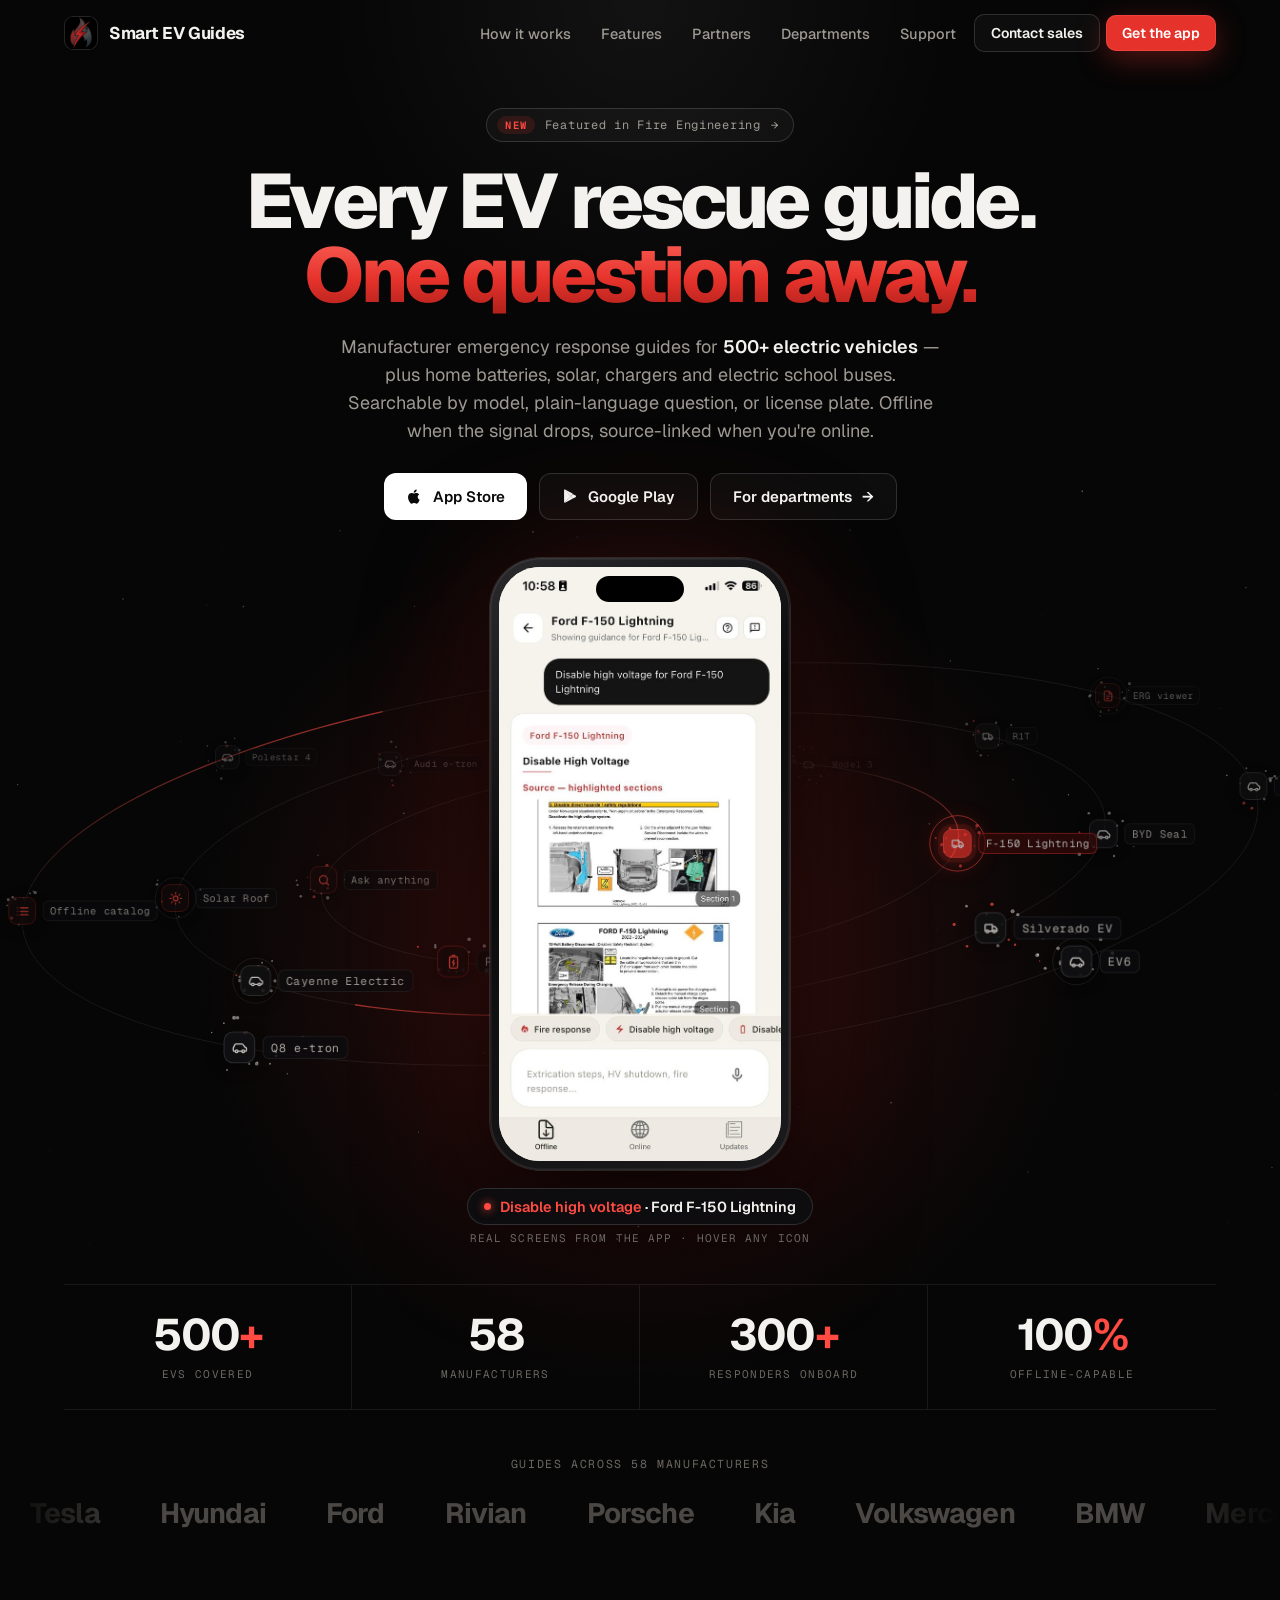
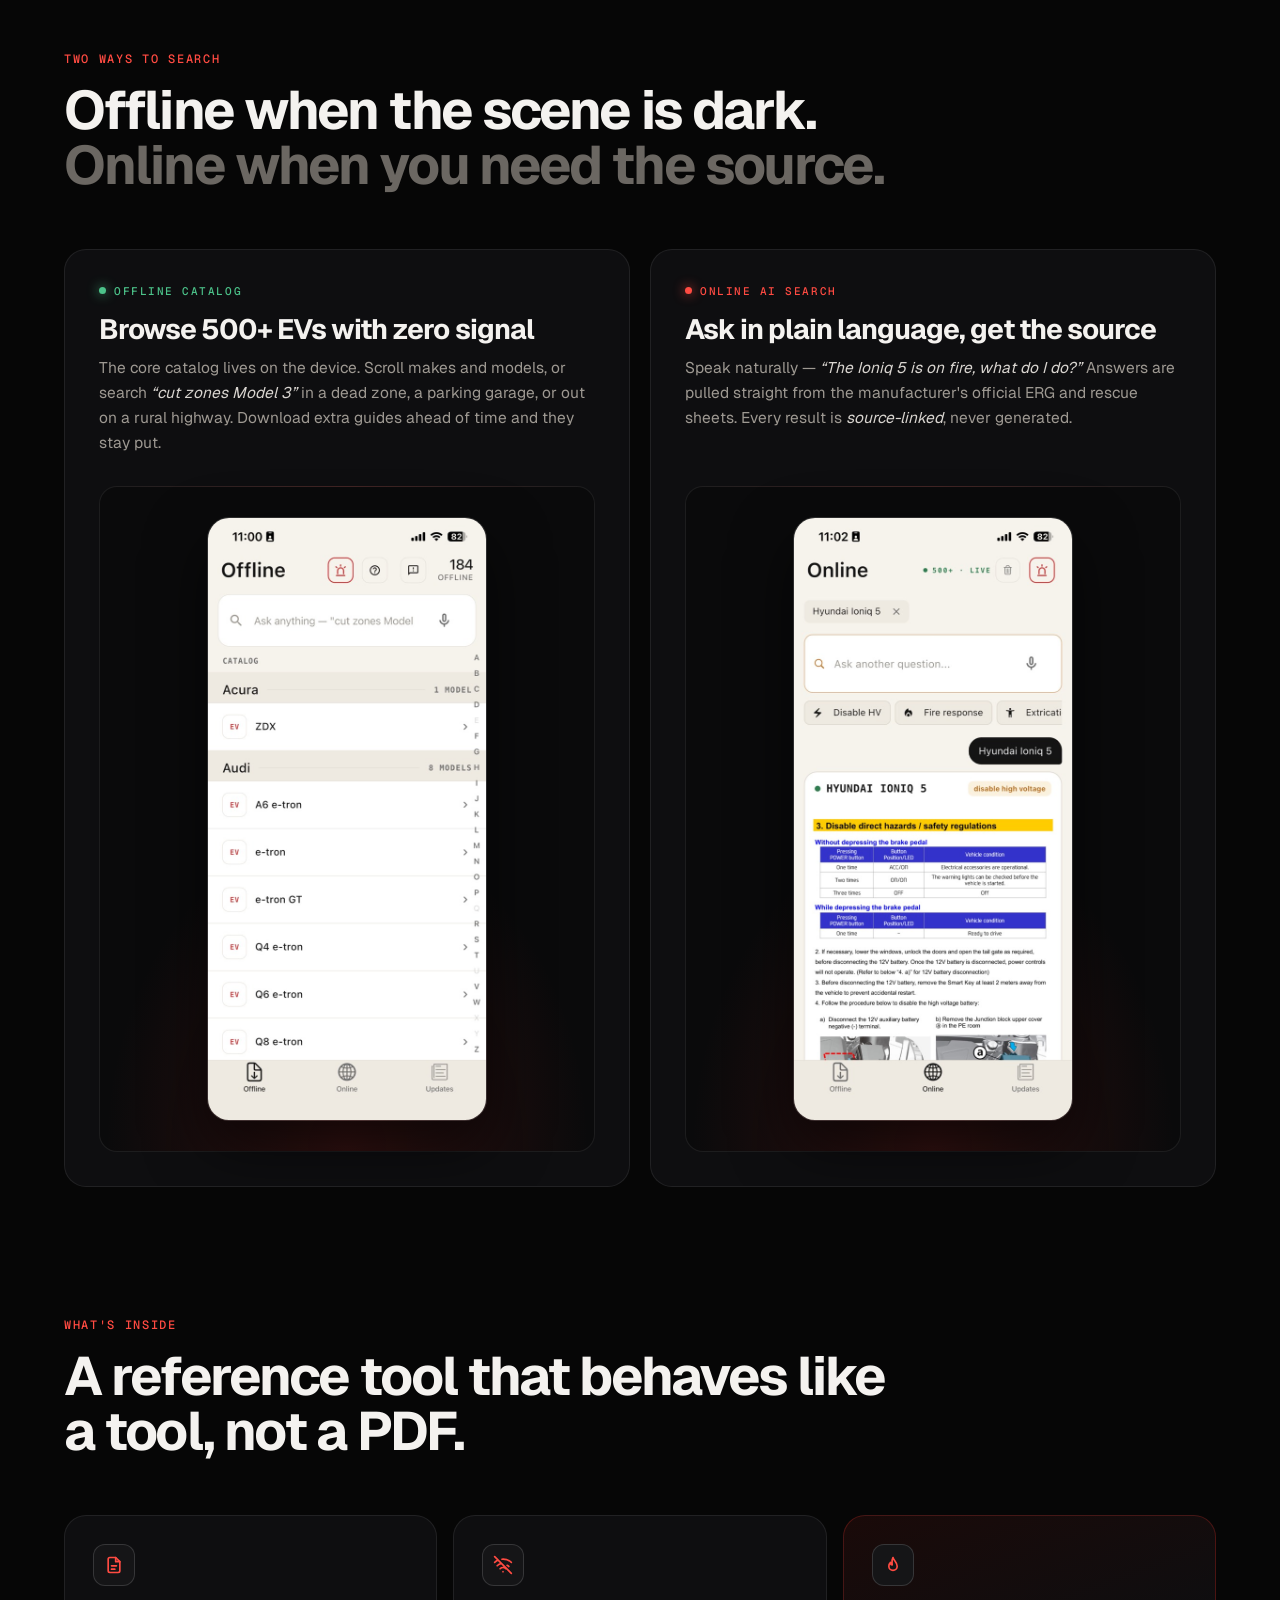
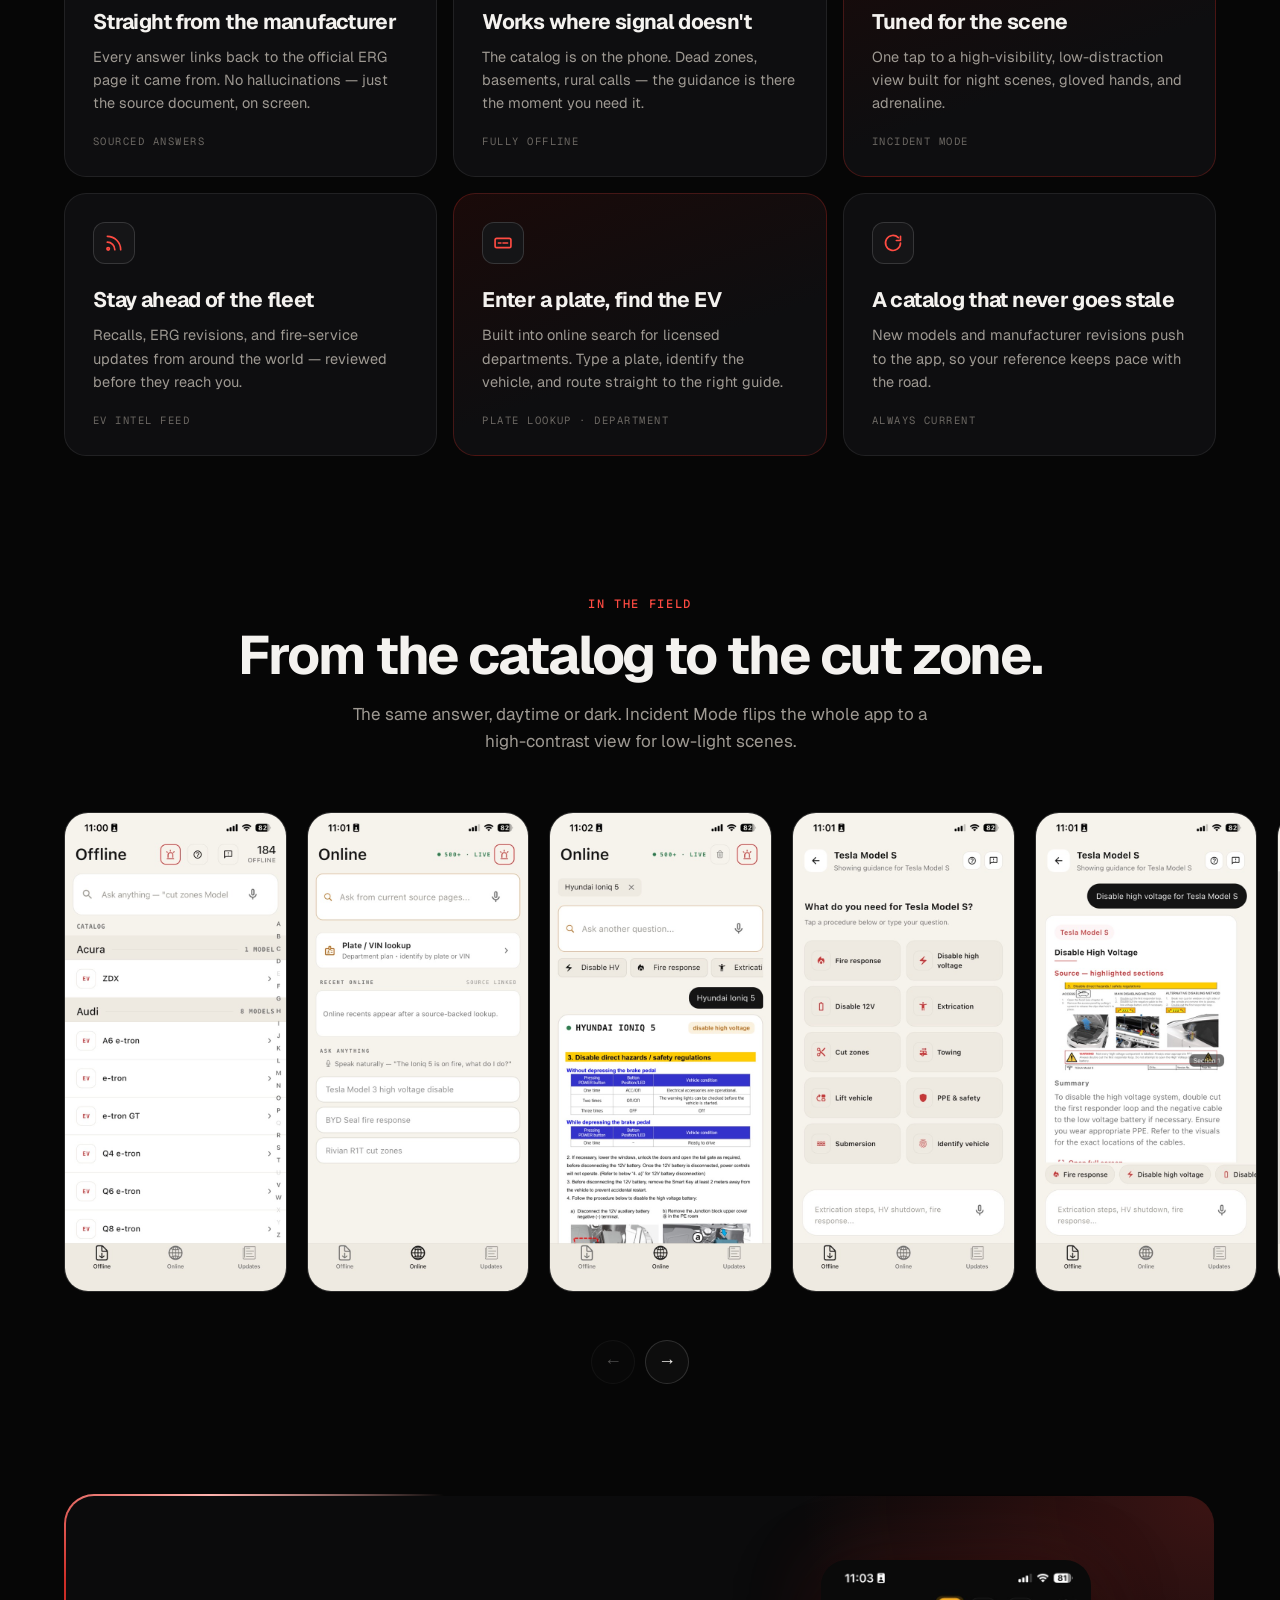
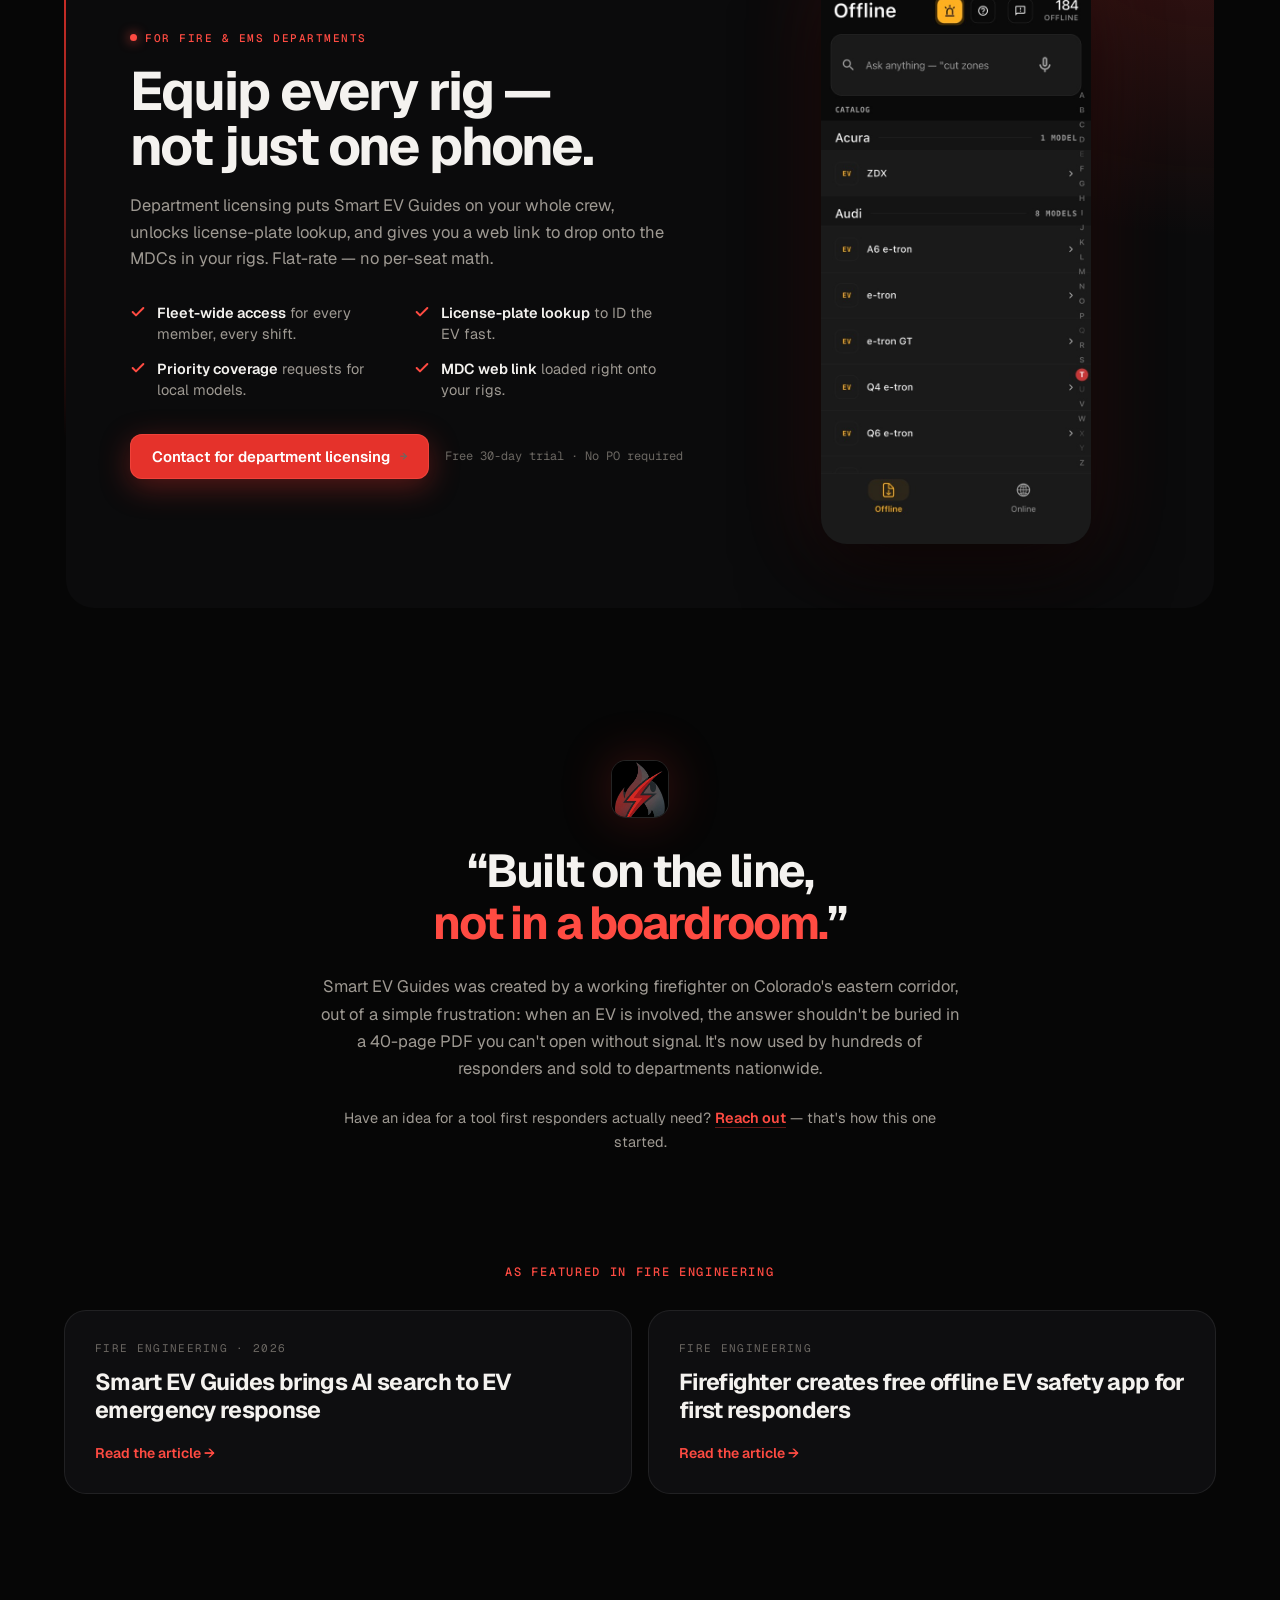
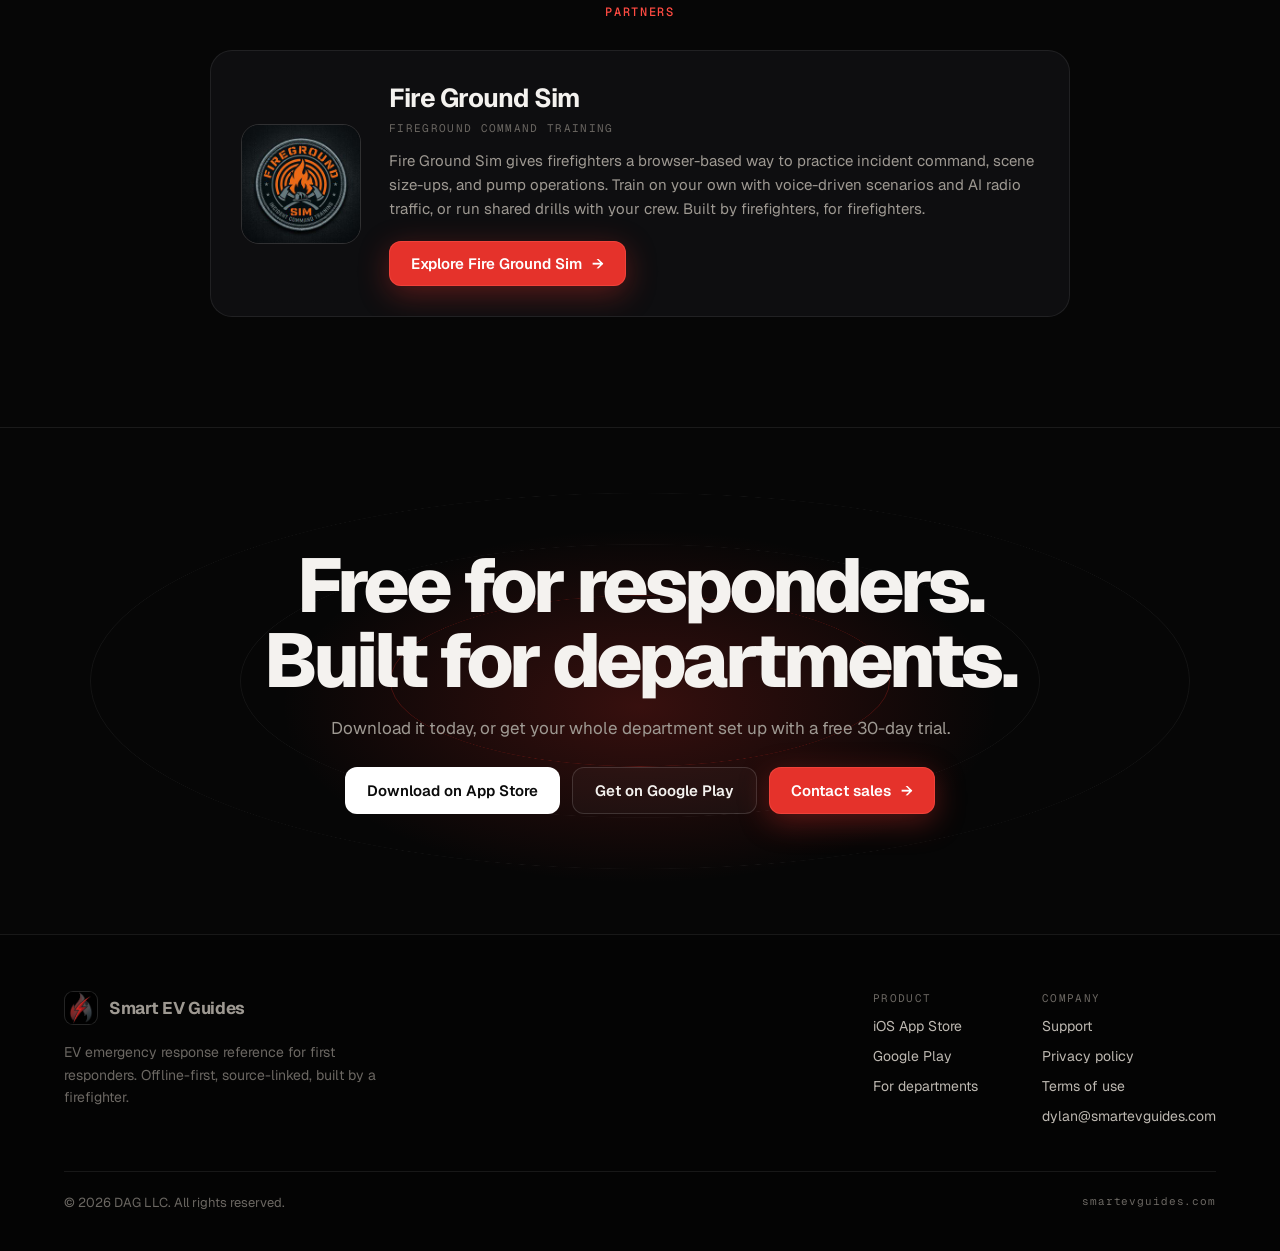
==== commit 94659d9a: "Redesign site in black and red with interactive orbit hero Homepage hero: a phone showing real app s" ====
--- a/index.html
+++ b/index.html
@@ -8,7 +8,8 @@
 <link rel="canonical" href="https://www.smartevguides.com/">
 <link rel="icon" href="favicon.svg" type="image/svg+xml">
 <link rel="apple-touch-icon" href="assets/5c214be88758.png">
-<meta name="theme-color" content="#F4F7FA">
+<meta name="theme-color" content="#060606">
+<meta name="color-scheme" content="dark">
 <meta property="og:type" content="website">
 <meta property="og:site_name" content="Smart EV Guides">
 <meta property="og:title" content="Smart EV Guides — EV emergency response guides for first responders">
@@ -21,377 +22,893 @@
 <meta name="twitter:image" content="https://www.smartevguides.com/assets/app-offline-catalog.jpg">
 <link rel="preconnect" href="https://fonts.googleapis.com">
 <link rel="preconnect" href="https://fonts.gstatic.com" crossorigin>
-<link href="https://fonts.googleapis.com/css2?family=Hanken+Grotesk:wght@400;500;600;700&family=IBM+Plex+Mono:wght@400;500;600&family=Newsreader:ital,wght@0,400;0,500;0,600;1,400;1,500&display=swap" rel="stylesheet">
+<link href="https://fonts.googleapis.com/css2?family=Geist:wght@400;500;600;700;800&family=Geist+Mono:wght@400;500;600&family=Newsreader:opsz,wght@6..72,600&display=swap" rel="stylesheet">
 <style>
-  *{ box-sizing:border-box; }
-  html{ scroll-behavior:smooth; }
-  body{ margin:0; }
-  ::selection{ background:#C93A32; color:#F4F7FA; }
-  img{ max-width:100%; }
-  @media (max-width:900px){
-    .heroGrid{ grid-template-columns:1fr !important; gap:40px !important; }
-    .deptGrid{ grid-template-columns:1fr !important; gap:34px !important; }
-    .twoGrid{ grid-template-columns:1fr !important; }
-    .pressGrid{ grid-template-columns:1fr !important; }
-    .featGrid{ grid-template-columns:1fr 1fr !important; }
-    .footRow{ flex-direction:column !important; }
-    .navWide{ display:none !important; }
-  }
-  @media (max-width:640px){
-    .statGrid{ grid-template-columns:1fr 1fr !important; }
-    .featGrid{ grid-template-columns:1fr !important; }
-    .deptBullets{ grid-template-columns:1fr !important; }
-  }
-</style>
-<style>
-.hv0:hover{background:#071522 !important}
-.hv1:hover{background:#071522 !important}
-.hv2:hover{border-color:rgba(16,38,61,0.4) !important}
-.hv3:hover{background:#B72F29 !important}
-.hv4:hover{border-color:rgba(16,38,61,0.34) !important}
-.hv5:hover{border-color:rgba(16,38,61,0.34) !important}
-.hv6:hover{background:#071522 !important}
-.hv7:hover{border-color:rgba(16,38,61,0.4) !important}
-.hv8:hover{background:#B72F29 !important}
-.hv9:hover{color:#F8FAFC !important}
-.hv10:hover{color:#F8FAFC !important}
-.hv11:hover{color:#F8FAFC !important}
-.hv12:hover{color:#F8FAFC !important}
-.hv13:hover{color:#F8FAFC !important}
-.hv14:hover{color:#F8FAFC !important}
+:root{
+  --bg:#060606; --bg2:#0A0A0B; --card:#0E0E10; --card2:#131316;
+  --line:rgba(255,255,255,.08); --line2:rgba(255,255,255,.14);
+  --text:#F4F2EF; --muted:#9E9992; --dim:#6B6762;
+  --red:#E5322B; --red2:#FF4B42; --redsoft:rgba(229,50,43,.14);
+  --sans:'Geist',system-ui,-apple-system,sans-serif; --mono:'Geist Mono',ui-monospace,monospace; --serif:'Newsreader',Georgia,serif;
+  --ease:cubic-bezier(.22,1,.36,1);
+}
+*{box-sizing:border-box}
+html{scroll-behavior:smooth;scroll-padding-top:84px;background:var(--bg)}
+body{margin:0;background:var(--bg);color:var(--text);font-family:var(--sans);-webkit-font-smoothing:antialiased;overflow-x:hidden}
+::selection{background:var(--red);color:#fff}
+img{max-width:100%;display:block}
+a{color:inherit}
+.wrap{max-width:1200px;margin:0 auto;padding:0 24px}
+.mono{font-family:var(--mono)}
+.eyebrow{font-family:var(--mono);font-size:12px;font-weight:500;letter-spacing:.14em;text-transform:uppercase;color:var(--red2)}
+h1,h2,h3{margin:0;letter-spacing:-.035em;font-weight:700}
+h2{font-size:clamp(32px,4.4vw,54px);line-height:1.02}
+p{margin:0}
+
+/* ---------- buttons ---------- */
+.btn{display:inline-flex;align-items:center;gap:10px;text-decoration:none;font-weight:600;font-size:15px;padding:13px 22px;border-radius:12px;transition:transform .2s var(--ease),background .2s,border-color .2s,box-shadow .2s;white-space:nowrap}
+.btn:active{transform:scale(.97)}
+.btn-white{background:#fff;color:#0A0A0A}
+.btn-white:hover{background:#E9E6E2}
+.btn-ghost{background:rgba(255,255,255,.03);color:var(--text);border:1px solid var(--line2)}
+.btn-ghost:hover{border-color:rgba(255,255,255,.3);background:rgba(255,255,255,.06)}
+.btn-red{background:var(--red);color:#fff;box-shadow:0 0 0 1px rgba(255,90,80,.4) inset,0 8px 30px rgba(229,50,43,.35)}
+.btn-red:hover{background:var(--red2);box-shadow:0 0 0 1px rgba(255,120,110,.5) inset,0 10px 40px rgba(229,50,43,.5)}
+.btn .arr{transition:transform .2s var(--ease)}
+.btn:hover .arr{transform:translateX(3px)}
+
+/* ---------- nav ---------- */
+.nav{position:fixed;inset:0 0 auto 0;z-index:60;transition:background .3s,border-color .3s,backdrop-filter .3s;border-bottom:1px solid transparent}
+.nav.scrolled{background:rgba(6,6,6,.72);backdrop-filter:blur(16px) saturate(1.4);-webkit-backdrop-filter:blur(16px) saturate(1.4);border-color:var(--line)}
+.nav .wrap{display:flex;align-items:center;justify-content:space-between;height:66px;gap:20px}
+.brand{display:flex;align-items:center;gap:11px;text-decoration:none;font-weight:700;font-size:17px;letter-spacing:-.02em}
+.brand .lg{width:34px;height:34px;border-radius:9px;background:#000;overflow:hidden;border:1px solid var(--line2);flex:0 0 auto}
+.brand .lg img{width:100%;height:100%;object-fit:contain}
+.nav nav{display:flex;align-items:center;gap:6px}
+.nav nav a.l{text-decoration:none;color:var(--muted);font-size:14.5px;font-weight:500;padding:8px 12px;border-radius:8px;transition:color .2s,background .2s}
+.nav nav a.l:hover{color:var(--text);background:rgba(255,255,255,.05)}
+.nav .btn{padding:9px 16px;font-size:14px;border-radius:10px}
+
+/* ---------- hero ---------- */
+.hero{position:relative;padding-top:108px;overflow:hidden}
+.hero-glow{position:absolute;inset:0;pointer-events:none;background:
+  radial-gradient(50% 40% at 50% 62%,rgba(229,50,43,.20),transparent 70%),
+  radial-gradient(35% 30% at 50% 0%,rgba(255,255,255,.05),transparent 70%)}
+.hero-copy{position:relative;z-index:8;text-align:center;display:flex;flex-direction:column;align-items:center}
+.hero-copy{pointer-events:none}
+.hero-copy > *{pointer-events:auto}
+.hero-copy h1,.hero-copy .sub,.hero-copy .ctas{pointer-events:none}
+.hero-copy a{pointer-events:auto}
+.pill{display:inline-flex;align-items:center;gap:10px;text-decoration:none;font-family:var(--mono);font-size:12px;letter-spacing:.06em;color:var(--muted);border:1px solid var(--line2);background:rgba(255,255,255,.03);padding:7px 14px 7px 10px;border-radius:999px;transition:border-color .2s,color .2s}
+.pill:hover{border-color:rgba(229,50,43,.6);color:var(--text)}
+.pill .tag{background:var(--redsoft);color:var(--red2);border-radius:999px;padding:2px 8px;font-weight:600;letter-spacing:.1em;text-transform:uppercase;font-size:10.5px}
+.hero h1{font-size:clamp(40px,6vw,78px);line-height:.97;letter-spacing:-.05em;margin-top:22px;font-weight:800}
+.hero h1 .r{background:linear-gradient(180deg,#FF6A60 0%,#E5322B 55%,#9E1A15 100%);-webkit-background-clip:text;background-clip:text;color:transparent}
+.hero .sub{font-size:clamp(16px,1.5vw,18px);line-height:1.55;color:var(--muted);max-width:600px;margin-top:20px}
+.hero .sub b{color:var(--text);font-weight:600}
+.ctas{display:flex;flex-wrap:wrap;gap:12px;justify-content:center;margin-top:28px}
+
+/* stage */
+.stage{position:relative;height:clamp(700px,60vw,820px);margin-top:-40px;isolation:isolate}
+.scene{position:absolute;inset:0}
+.stage canvas{position:absolute;inset:0;width:100%;height:100%;z-index:1}
+.nodes{position:absolute;inset:0;pointer-events:none}
+.node{position:absolute;left:0;top:0;display:flex;align-items:center;gap:7px;will-change:transform,opacity;transform-origin:15px 50%;pointer-events:auto;cursor:pointer;background:none;border:0;padding:6px;margin:-6px;font:inherit;color:inherit;-webkit-tap-highlight-color:transparent}
+.node:focus-visible{outline:none}
+.node:focus-visible .ic{outline:2px solid var(--red2);outline-offset:3px}
+.node .ic{width:30px;height:30px;border-radius:9px;background:#111113;border:1px solid rgba(255,255,255,.14);display:grid;place-items:center;color:#D9D5D0;box-shadow:0 4px 16px rgba(0,0,0,.6);transition:border-color .3s,box-shadow .3s,color .3s,background .3s,transform .3s var(--ease)}
+.node .ic svg{width:15px;height:15px}
+.node.alt .ic{color:var(--red2);background:#160B0A;border-color:rgba(229,50,43,.35)}
+.node .lb{font-family:var(--mono);font-size:11px;letter-spacing:.02em;color:#BDB8B1;background:rgba(14,14,16,.85);border:1px solid var(--line);padding:3px 7px;border-radius:6px;white-space:nowrap;transition:color .3s,border-color .3s,background .3s}
+.node:hover .ic{transform:scale(1.18);border-color:var(--red2);color:#fff}
+.node:hover .lb{color:#fff;border-color:rgba(229,50,43,.6)}
+.node.hot .ic{border-color:var(--red2);color:#fff;background:var(--red);box-shadow:0 0 0 5px rgba(229,50,43,.18),0 0 30px rgba(229,50,43,.7)}
+.node.hot .lb{color:#fff;border-color:rgba(229,50,43,.6);background:rgba(60,12,10,.9)}
+
+/* phone */
+.phone-wrap{position:absolute;left:50%;top:50%;width:300px;height:612px;margin:-306px 0 0 -150px;z-index:5;transform:scale(var(--ps,1));perspective:1200px}
+.phone-tilt{width:100%;height:100%;transition:transform .6s var(--ease);transform-style:preserve-3d}
+.phone{width:100%;height:100%;border-radius:50px;background:linear-gradient(145deg,#2a2a2d,#0c0c0d 40%,#1b1b1d);padding:9px;
+  box-shadow:0 0 0 1px rgba(255,255,255,.12),inset 0 0 0 1.5px rgba(255,255,255,.08),0 50px 120px rgba(0,0,0,.85),0 0 140px rgba(229,50,43,.22);animation:bob 7s ease-in-out infinite}
+@keyframes bob{0%,100%{transform:translateY(0)}50%{transform:translateY(-10px)}}
+.screen{position:relative;width:100%;height:100%;border-radius:41px;background:#F4F1EA;overflow:hidden}
+.scr{position:absolute;inset:0;width:100%;height:100%;object-fit:cover;object-position:top center;opacity:0;transform:scale(1.04);transition:opacity .5s var(--ease),transform .9s var(--ease)}
+.scr.on{opacity:1;transform:none}
+.island{position:absolute;top:9px;left:50%;width:88px;height:26px;margin-left:-44px;background:#000;border-radius:20px;z-index:3}
+.sweep{position:absolute;left:0;right:0;top:-30%;height:30%;z-index:2;pointer-events:none;opacity:0;background:linear-gradient(180deg,transparent,rgba(229,50,43,.10) 70%,rgba(255,90,80,.55) 98%,transparent)}
+.sweep.go{animation:sweep .9s var(--ease)}
+@keyframes sweep{0%{top:-30%;opacity:1}100%{top:105%;opacity:.6}}
+.pcap{position:absolute;left:50%;top:calc(50% + 306px * var(--ps,1) + 18px);transform:translateX(-50%);z-index:6;display:flex;flex-direction:column;align-items:center;gap:6px;text-align:center;width:min(520px,92vw);pointer-events:none}
+.pcap .ct{display:inline-flex;align-items:center;gap:9px;font-size:14.5px;font-weight:600;color:var(--text);background:rgba(14,14,16,.88);border:1px solid var(--line2);border-radius:999px;padding:8px 16px;backdrop-filter:blur(8px);-webkit-backdrop-filter:blur(8px);transition:opacity .3s}
+.pcap .ct i{width:7px;height:7px;border-radius:50%;background:var(--red2);box-shadow:0 0 10px var(--red2);flex:0 0 auto}
+.pcap .ct b{color:var(--red2);font-weight:600}
+.pcap .hint{font-family:var(--mono);font-size:11px;letter-spacing:.1em;text-transform:uppercase;color:var(--dim)}
+.pcap.swap .ct{animation:capIn .45s var(--ease)}
+@keyframes capIn{from{opacity:0;transform:translateY(6px)}to{opacity:1;transform:none}}
+
+/* stats */
+.stats{position:relative;z-index:8;display:grid;grid-template-columns:repeat(4,1fr);gap:0;margin-top:36px;border-top:1px solid var(--line);border-bottom:1px solid var(--line)}
+.stat{padding:28px 20px;text-align:center;border-right:1px solid var(--line)}
+.stat:last-child{border-right:0}
+.stat .n{font-size:clamp(30px,3.6vw,44px);font-weight:700;letter-spacing:-.04em;line-height:1}
+.stat .n em{font-style:normal;color:var(--red2)}
+.stat .k{font-family:var(--mono);font-size:11px;letter-spacing:.12em;text-transform:uppercase;color:var(--dim);margin-top:10px}
+
+/* make marquee */
+.makes{padding:46px 0 10px}
+.makes .cap{text-align:center;font-family:var(--mono);font-size:11.5px;letter-spacing:.14em;text-transform:uppercase;color:var(--dim)}
+.marq{overflow:hidden;margin-top:24px;-webkit-mask-image:linear-gradient(90deg,transparent,#000 12%,#000 88%,transparent);mask-image:linear-gradient(90deg,transparent,#000 12%,#000 88%,transparent)}
+.marq-track{display:flex;width:max-content;animation:marq 48s linear infinite}
+.marq:hover .marq-track{animation-play-state:paused}
+@keyframes marq{to{transform:translateX(-50%)}}
+.marq-track span{font-size:clamp(20px,2.2vw,28px);font-weight:700;letter-spacing:-.03em;color:#4A4744;padding:0 30px;transition:color .2s}
+.marq-track span:hover{color:#D9D5D0}
+
+/* sections */
+section.blk{padding:110px 0}
+.head{max-width:860px}
+.head h2{margin-top:16px}
+.head p{font-size:17px;line-height:1.6;color:var(--muted);margin-top:18px;max-width:600px}
+.head.c{margin:0 auto;text-align:center}
+.head.c p{margin-left:auto;margin-right:auto}
+
+/* spotlight cards */
+.card{position:relative;background:var(--card);border:1px solid var(--line);border-radius:22px;overflow:hidden;transition:border-color .3s,transform .4s var(--ease)}
+.card::before{content:"";position:absolute;inset:0;background:radial-gradient(420px circle at var(--mx,50%) var(--my,-20%),rgba(229,50,43,.13),transparent 45%);opacity:0;transition:opacity .3s;pointer-events:none}
+.card:hover{border-color:rgba(255,255,255,.16)}
+.card:hover::before{opacity:1}
+.card > *{position:relative}
+
+.two{display:grid;grid-template-columns:1fr 1fr;gap:20px;margin-top:56px}
+.two .card{padding:34px;display:flex;flex-direction:column}
+.badge{display:inline-flex;align-items:center;gap:8px;font-family:var(--mono);font-size:11px;font-weight:500;letter-spacing:.14em;text-transform:uppercase}
+.badge i{width:7px;height:7px;border-radius:50%}
+.g{color:#4CC38A}.g i{background:#4CC38A;box-shadow:0 0 12px #4CC38A}
+.rd{color:var(--red2)}.rd i{background:var(--red2);box-shadow:0 0 12px var(--red2)}
+.yl{color:#F2B53C}.yl i{background:#F2B53C;box-shadow:0 0 12px #F2B53C}
+.two h3{font-size:28px;line-height:1.1;margin-top:16px}
+.two p{font-size:15.5px;line-height:1.6;color:var(--muted);margin:12px 0 30px}
+.two p em{color:#D9D5D0}
+.shot{margin-top:auto;padding:30px 24px;border-radius:18px;background:radial-gradient(70% 70% at 50% 100%,rgba(229,50,43,.18),transparent 70%),#0A0A0B;border:1px solid var(--line);display:flex;justify-content:center}
+.shot img{width:min(280px,100%);height:auto;border-radius:22px;border:1px solid var(--line2);box-shadow:0 24px 60px rgba(0,0,0,.6);transition:transform .8s var(--ease)}
+.card:hover .shot img{transform:translateY(-12px)}
+
+.feat{display:grid;grid-template-columns:repeat(3,1fr);gap:16px;margin-top:56px}
+.feat .card{padding:28px}
+.fi{width:42px;height:42px;border-radius:12px;display:grid;place-items:center;background:#151517;border:1px solid var(--line2);color:var(--red2);transition:transform .4s var(--ease),background .3s,color .3s}
+.feat .card:hover .fi{transform:translateY(-3px) rotate(-6deg);background:var(--red);color:#fff}
+.feat h3{font-size:21px;margin-top:22px;letter-spacing:-.03em}
+.feat p{font-size:14.5px;line-height:1.6;color:var(--muted);margin-top:10px}
+.feat .k{font-family:var(--mono);font-size:10.5px;letter-spacing:.14em;text-transform:uppercase;color:var(--dim);margin-top:20px}
+.feat .hl{background:linear-gradient(160deg,#1a0a09,#0E0E10 60%);border-color:rgba(229,50,43,.25)}
+
+/* gallery */
+.gal{margin-top:46px}
+.gal-track{--gut:max(24px,calc((100vw - 1200px)/2 + 24px));display:flex;gap:20px;overflow-x:auto;scroll-snap-type:x mandatory;scroll-padding-inline:var(--gut);padding:10px var(--gut) 22px;scrollbar-width:thin;scrollbar-color:#3a3a3e transparent;cursor:grab;overscroll-behavior-x:contain}
+.gal-track::-webkit-scrollbar{height:6px}
+.gal-track::-webkit-scrollbar-thumb{background:#3a3a3e;border-radius:3px}
+.gal-track.drag{cursor:grabbing;scroll-snap-type:none}
+.gal-track img{flex:0 0 auto;height:480px;width:auto;border-radius:24px;border:1px solid var(--line2);scroll-snap-align:start;user-select:none;-webkit-user-drag:none;transition:transform .5s var(--ease)}
+.gal-track img:hover{transform:translateY(-6px)}
+.gal-nav{display:flex;justify-content:center;gap:10px;margin-top:26px}
+.gal-nav button{width:44px;height:44px;border-radius:50%;border:1px solid var(--line2);background:rgba(255,255,255,.03);color:var(--text);font-size:18px;cursor:pointer;transition:background .2s,border-color .2s,opacity .2s}
+.gal-nav button:hover:not(:disabled){background:var(--red);border-color:var(--red)}
+.gal-nav button:disabled{opacity:.3;cursor:default}
+
+/* departments */
+.dept{position:relative;border-radius:30px;padding:2px;overflow:hidden}
+.dept::before{content:"";position:absolute;inset:-60%;background:conic-gradient(from 0deg,transparent 0 70%,rgba(229,50,43,.9) 82%,#ffb2ad 86%,transparent 92%);animation:spin 7s linear infinite}
+@keyframes spin{to{transform:rotate(1turn)}}
+.dept-in{position:relative;border-radius:28px;background:radial-gradient(60% 80% at 100% 0%,rgba(229,50,43,.22),transparent 60%),#0B0B0C;padding:clamp(32px,5vw,64px);display:grid;grid-template-columns:1.2fr .8fr;gap:48px;align-items:center}
+.dept h2{margin-top:18px}
+.dept p.d{font-size:16.5px;line-height:1.6;color:var(--muted);max-width:540px;margin-top:18px}
+.checks{display:grid;grid-template-columns:1fr 1fr;gap:14px 28px;margin-top:30px;max-width:540px}
+.checks div{display:flex;gap:11px;font-size:14.5px;line-height:1.45;color:var(--muted)}
+.checks svg{flex:0 0 auto;color:var(--red2);margin-top:2px}
+.checks b{color:var(--text);font-weight:600}
+.dept .act{display:flex;flex-wrap:wrap;gap:16px;align-items:center;margin-top:34px}
+.dept .act span{font-family:var(--mono);font-size:12px;color:var(--dim)}
+.dept-img{display:flex;justify-content:center}
+.dept-img img{width:100%;height:auto;max-width:270px;border-radius:26px;box-shadow:0 30px 80px rgba(0,0,0,.7),0 0 80px rgba(229,50,43,.18);animation:bob 8s ease-in-out infinite}
+
+/* founder */
+.founder{text-align:center;max-width:860px;margin:0 auto}
+.founder blockquote{margin:28px 0 0;font-size:clamp(28px,3.8vw,46px);line-height:1.12;letter-spacing:-.04em;font-weight:700}
+.founder blockquote span{color:var(--red2)}
+.founder p{font-size:16.5px;line-height:1.65;color:var(--muted);max-width:640px;margin:24px auto 0}
+.founder a.inl{color:var(--red2);text-decoration:none;border-bottom:1px solid rgba(229,50,43,.4);font-weight:600}
+.flogo{width:58px;height:58px;border-radius:15px;background:#000;border:1px solid var(--line2);overflow:hidden;margin:0 auto;box-shadow:0 0 50px rgba(229,50,43,.25)}
+
+/* press */
+.press{display:grid;grid-template-columns:1fr 1fr;gap:16px;margin-top:30px}
+.press a{display:block;text-decoration:none;padding:30px}
+.press .m{font-family:var(--mono);font-size:11px;letter-spacing:.12em;text-transform:uppercase;color:var(--dim)}
+.press h3{font-size:23px;line-height:1.2;margin:14px 0 18px;letter-spacing:-.03em}
+.press .go{font-size:14px;font-weight:600;color:var(--red2)}
+
+/* partners */
+.partner{max-width:860px;margin:30px auto 0;padding:30px;display:flex;gap:28px;align-items:center;flex-wrap:wrap}
+.partner img{width:120px;height:120px;border-radius:18px;object-fit:cover;flex:0 0 auto;border:1px solid var(--line2)}
+.partner .pb{flex:1 1 320px}
+.partner h3{font-size:26px;letter-spacing:-.03em}
+.partner .m{font-family:var(--mono);font-size:11px;letter-spacing:.12em;text-transform:uppercase;color:var(--dim);margin-top:6px}
+.partner p{font-size:15px;line-height:1.6;color:var(--muted);margin:14px 0 20px}
+
+/* final cta */
+.final{position:relative;text-align:center;padding:120px 24px;overflow:hidden;border-top:1px solid var(--line)}
+.final .rings{position:absolute;left:50%;top:50%;width:1100px;height:1100px;margin:-550px 0 0 -550px;pointer-events:none}
+.final .rings i{position:absolute;inset:0;border:1px solid rgba(255,255,255,.06);border-radius:50%;transform:rotateX(70deg)}
+.final .rings i:nth-child(2){inset:150px}
+.final .rings i:nth-child(3){inset:300px;border-color:rgba(229,50,43,.25)}
+.final::before{content:"";position:absolute;inset:0;background:radial-gradient(40% 50% at 50% 55%,rgba(229,50,43,.22),transparent 70%)}
+.final h2{position:relative;font-size:clamp(36px,6vw,76px);line-height:.98;letter-spacing:-.05em;font-weight:800}
+.final p{position:relative;font-size:17px;color:var(--muted);margin-top:20px}
+.final .ctas{position:relative}
+
+/* footer */
+footer{border-top:1px solid var(--line);background:#040404;color:var(--muted)}
+footer .wrap{padding-top:56px;padding-bottom:40px}
+.frow{display:flex;flex-wrap:wrap;justify-content:space-between;gap:36px}
+.fcol{display:flex;flex-direction:column;gap:12px}
+.fcol .h{font-family:var(--mono);font-size:11px;letter-spacing:.12em;text-transform:uppercase;color:var(--dim)}
+.fcol a{text-decoration:none;color:#BDB8B1;font-size:14px;transition:color .2s}
+.fcol a:hover{color:#fff}
+.fbot{margin-top:46px;padding-top:22px;border-top:1px solid var(--line);display:flex;flex-wrap:wrap;justify-content:space-between;gap:12px;font-size:13px;color:var(--dim)}
+
+/* reveal */
+[data-r]{opacity:0;transform:translateY(26px);transition:opacity .9s var(--ease),transform .9s var(--ease);transition-delay:var(--d,0s)}
+[data-r].in{opacity:1;transform:none}
+.hero-copy > *{animation:heroIn 1s var(--ease) both}
+.hero-copy > *:nth-child(2){animation-delay:.08s}
+.hero-copy > *:nth-child(3){animation-delay:.16s}
+.hero-copy > *:nth-child(4){animation-delay:.24s}
+@keyframes heroIn{from{opacity:0;transform:translateY(20px);filter:blur(6px)}to{opacity:1;transform:none;filter:none}}
+.stage{animation:stageIn 1.6s var(--ease) .2s both}
+@keyframes stageIn{from{opacity:0;transform:scale(.96)}to{opacity:1;transform:none}}
+
+@media (max-width:900px){
+  .nav nav a.l{display:none}
+  .two,.press{grid-template-columns:1fr}
+  .feat{grid-template-columns:1fr 1fr}
+  .dept-in{grid-template-columns:1fr}
+  .stats{grid-template-columns:1fr 1fr}
+  .stat:nth-child(2){border-right:0}
+  .stat:nth-child(-n+2){border-bottom:1px solid var(--line)}
+}
+/* phones: render the whole orbit + phone at desktop proportions, then shrink it to fit */
+@media (max-width:699px){
+  .stage{height:auto;margin-top:10px}
+  .scene{position:relative;inset:auto;left:50%;width:680px;height:660px;margin-left:-340px;transform:scale(var(--sc,.5));transform-origin:50% 0}
+  .pcap{position:relative;top:auto;left:auto;transform:none;margin:calc(-660px * (1 - var(--sc,.5)) + 14px) auto 0;width:auto}
+}
+@media (hover:none){ .node{padding:14px;margin:-14px} }
+@media (max-width:640px){
+  .wrap{padding:0 16px}
+  .hero{padding-top:100px}
+  .pcap .ct{font-size:13px;padding:7px 13px}
+  .node .lb{display:none}
+  .feat,.checks{grid-template-columns:1fr}
+  section.blk{padding:80px 0}
+  .gal-track img{height:380px}
+  .nav .btn-ghost{display:none}
+}
+@media (prefers-reduced-motion:reduce){
+  *,*::before,*::after{animation:none !important;transition:none !important}
+  [data-r]{opacity:1;transform:none}
+}
 </style>
 </head>
 <body>
-<div style="font-family:'Hanken Grotesk',system-ui,sans-serif; color:#10263D; background:#F4F7FA; min-height:100vh; overflow-x:hidden; -webkit-font-smoothing:antialiased;">
-  
-
-  <!-- ===== NAV ===== -->
-  <header style="position:sticky; top:0; z-index:50; background:rgba(244,247,250,0.82); backdrop-filter:blur(14px); -webkit-backdrop-filter:blur(14px); border-bottom:1px solid rgba(16,38,61,0.10);">
-    <div style="max-width:1180px; margin:0 auto; padding:14px 24px; display:flex; align-items:center; justify-content:space-between; gap:24px;">
-      <a href="#top" style="display:flex; align-items:center; gap:12px; text-decoration:none; color:inherit;">
-        <span style="width:38px; height:38px; border-radius:10px; background:#0B1D2E; display:flex; align-items:center; justify-content:center; overflow:hidden; box-shadow:0 4px 14px rgba(0,0,0,0.22); flex:0 0 auto;">
-          <img src="assets/5c214be88758.png" alt="Smart EV Guides" style="width:100%; height:100%; object-fit:contain;">
-        </span>
-        <span style="font-family:'Newsreader',serif; font-weight:600; font-size:20px; letter-spacing:-0.01em;">Smart EV Guides</span>
-      </a>
-      <nav style="display:flex; align-items:center; gap:28px;">
-        <a href="#how" style="text-decoration:none; color:#243B53; font-size:14.5px; font-weight:500;" class="navWide">How it works</a>
-        <a href="#features" style="text-decoration:none; color:#243B53; font-size:14.5px; font-weight:500;" class="navWide">Features</a>
-        <a href="#partners" style="text-decoration:none; color:#243B53; font-size:14.5px; font-weight:500;" class="navWide">Partners</a>
-        <a href="#departments" style="text-decoration:none; color:#243B53; font-size:14.5px; font-weight:500;" class="navWide">For departments</a>
-        <a class="hv0" href="#departments" style="text-decoration:none; background:#10263D; color:#F4F7FA; font-size:14px; font-weight:600; padding:10px 18px; border-radius:999px;">Contact sales</a>
-      </nav>
-    </div>
-  </header>
-
-  <!-- ===== HERO ===== -->
-  <section id="top" style="position:relative;">
-    <div style="max-width:1180px; margin:0 auto; padding:64px 24px 40px; display:grid; grid-template-columns:1.08fr 0.92fr; gap:56px; align-items:center;" class="heroGrid">
-      <div>
-        <div style="display:inline-flex; align-items:center; gap:10px; font-family:'IBM Plex Mono',monospace; font-size:12px; font-weight:600; letter-spacing:0.14em; text-transform:uppercase; color:#37647A; background:rgba(55,100,122,0.12); border:1px solid rgba(55,100,122,0.28); padding:7px 14px; border-radius:999px;">
-          <span style="width:7px; height:7px; border-radius:50%; background:#2D7D68; box-shadow:0 0 0 4px rgba(45,125,104,0.18);"></span>
-          Built by a firefighter · Now in general release
-        </div>
-        <h1 style="font-family:'Newsreader',serif; font-weight:600; font-size:clamp(40px,5.4vw,68px); line-height:1.02; letter-spacing:-0.022em; margin:22px 0 0;">
-          The right EV rescue<br>guide, before you<br>reach the door.
-        </h1>
-        <p style="font-size:18px; line-height:1.55; color:#52677A; max-width:520px; margin:24px 0 0;">
-          Manufacturer emergency response guides for <strong style="color:#10263D; font-weight:600;">500+ electric vehicles</strong> — searchable by model, by plain-language question, or by license plate. Fully offline when signal disappears, AI-sourced when you're online.
-        </p>
-        <div style="display:flex; flex-wrap:wrap; gap:12px; margin-top:30px;">
-          <a class="hv1" href="https://apps.apple.com/us/app/smart-ev-guides/id6755702439" target="_blank" rel="noreferrer" style="display:inline-flex; align-items:center; gap:10px; text-decoration:none; background:#10263D; color:#F4F7FA; font-weight:600; font-size:15px; padding:14px 22px; border-radius:12px;">
-            <svg width="17" height="17" viewBox="0 0 24 24" fill="currentColor"><path d="M16.4 12.9c0-2.6 2.1-3.8 2.2-3.9-1.2-1.7-3-2-3.7-2-1.6-.2-3 .9-3.8.9s-2-.9-3.3-.9c-1.7 0-3.3 1-4.1 2.5-1.8 3.1-.5 7.6 1.3 10.1.9 1.2 1.9 2.6 3.2 2.5 1.3-.1 1.8-.8 3.3-.8s2 .8 3.3.8 2.2-1.2 3-2.5c1-1.4 1.3-2.8 1.4-2.9-.1 0-2.6-1-2.6-3.9zM14 5.4c.7-.9 1.2-2.1 1-3.4-1 .1-2.3.7-3 1.6-.7.8-1.3 2-1.1 3.2 1.1.1 2.3-.6 3.1-1.4z"></path></svg>
-            App Store
-          </a>
-          <a class="hv2" href="https://play.google.com/store/apps/details?id=dg.smartev" target="_blank" rel="noreferrer" style="display:inline-flex; align-items:center; gap:10px; text-decoration:none; background:#FFFFFF; color:#10263D; border:1px solid rgba(16,38,61,0.16); font-weight:600; font-size:15px; padding:14px 22px; border-radius:12px;">
-            <svg width="16" height="16" viewBox="0 0 24 24" fill="currentColor"><path d="M3.6 2.3c-.3.3-.5.7-.5 1.3v16.8c0 .6.2 1 .5 1.3l.1.1L13 12.6v-.2L3.7 2.2l-.1.1z"></path><path d="M16.3 15.7L13 12.5v-.2l3.3-3.2.1.1 3.9 2.2c1.1.6 1.1 1.7 0 2.3l-3.9 2.2-.1-.2z"></path><path d="M16.4 15.6L13 12.4 3.6 21.8c.4.4 1 .4 1.7.1l11.1-6.3"></path><path d="M16.4 8.8L5.3 2.5c-.7-.4-1.3-.3-1.7.1L13 12.4l3.4-3.6z"></path></svg>
-            Google Play
-          </a>
-          <a href="#departments" style="display:inline-flex; align-items:center; gap:8px; text-decoration:none; color:#C93A32; font-weight:600; font-size:15px; padding:14px 8px;">
-            For departments
-            <span style="font-size:17px;">→</span>
-          </a>
-        </div>
-        <a href="https://www.fireengineering.com/technical-rescue/vehicle-extrication/smart-ev-guides-brings-ai-search-to-ev-emergency-response/" target="_blank" rel="noreferrer" style="display:inline-flex; align-items:center; gap:10px; margin-top:30px; text-decoration:none; color:#52677A; font-size:13.5px;">
-          <span style="font-family:'IBM Plex Mono',monospace; font-size:11px; font-weight:600; letter-spacing:0.12em; text-transform:uppercase; color:#10263D; border:1px solid rgba(16,38,61,0.2); padding:4px 9px; border-radius:6px;">Fire Engineering</span>
-          <span style="border-bottom:1px solid rgba(16,38,61,0.25);">“Brings AI search to EV emergency response”</span>
-        </a>
-      </div>
-
-      <div style="position:relative; display:flex; justify-content:center;">
-        <div style="position:absolute; inset:8% 14%; background:radial-gradient(60% 50% at 50% 30%, rgba(201,58,50,0.10), transparent 70%); filter:blur(8px);"></div>
-        <img src="assets/app-offline-catalog.jpg" alt="Smart EV Guides offline vehicle catalog" style="position:relative; width:100%; max-width:360px; border-radius:30px; box-shadow:0 30px 70px rgba(16,38,61,0.22), 0 4px 14px rgba(16,38,61,0.10);">
-      </div>
-    </div>
-
-    <!-- stat band -->
-    <div style="max-width:1180px; margin:0 auto; padding:8px 24px 56px;">
-      <div style="display:grid; grid-template-columns:repeat(4,1fr); gap:1px; background:rgba(16,38,61,0.12); border:1px solid rgba(16,38,61,0.12); border-radius:18px; overflow:hidden;" class="statGrid">
-        <div style="background:#F4F7FA; padding:24px 20px; text-align:center;">
-          <div style="font-family:'Newsreader',serif; font-weight:600; font-size:38px; line-height:1; letter-spacing:-0.02em;">500+</div>
-          <div style="font-family:'IBM Plex Mono',monospace; font-size:11px; letter-spacing:0.1em; text-transform:uppercase; color:#647789; margin-top:8px;">EVs covered</div>
-        </div>
-        <div style="background:#F4F7FA; padding:24px 20px; text-align:center;">
-          <div style="font-family:'Newsreader',serif; font-weight:600; font-size:38px; line-height:1; letter-spacing:-0.02em;">58</div>
-          <div style="font-family:'IBM Plex Mono',monospace; font-size:11px; letter-spacing:0.1em; text-transform:uppercase; color:#647789; margin-top:8px;">Manufacturers</div>
-        </div>
-        <div style="background:#F4F7FA; padding:24px 20px; text-align:center;">
-          <div style="font-family:'Newsreader',serif; font-weight:600; font-size:38px; line-height:1; letter-spacing:-0.02em;">300+</div>
-          <div style="font-family:'IBM Plex Mono',monospace; font-size:11px; letter-spacing:0.1em; text-transform:uppercase; color:#647789; margin-top:8px;">Responders onboard</div>
-        </div>
-        <div style="background:#F4F7FA; padding:24px 20px; text-align:center;">
-          <div style="font-family:'Newsreader',serif; font-weight:600; font-size:38px; line-height:1; letter-spacing:-0.02em;">100%</div>
-          <div style="font-family:'IBM Plex Mono',monospace; font-size:11px; letter-spacing:0.1em; text-transform:uppercase; color:#647789; margin-top:8px;">Offline-capable</div>
-        </div>
-      </div>
-    </div>
-  </section>
-
-  <!-- ===== TWO WAYS TO SEARCH ===== -->
-  <section id="how" style="background:#E7EDF3; border-top:1px solid rgba(16,38,61,0.08); border-bottom:1px solid rgba(16,38,61,0.08);">
-    <div style="max-width:1180px; margin:0 auto; padding:76px 24px;">
-      <div style="font-family:'IBM Plex Mono',monospace; font-size:12px; font-weight:600; letter-spacing:0.14em; text-transform:uppercase; color:#37647A;">Two ways to search</div>
-      <h2 style="font-family:'Newsreader',serif; font-weight:600; font-size:clamp(30px,4vw,46px); line-height:1.06; letter-spacing:-0.02em; margin:14px 0 0; max-width:680px;">Offline when the scene is dark. Online when you need the source.</h2>
-
-      <div style="display:grid; grid-template-columns:1fr 1fr; gap:28px; margin-top:48px;" class="twoGrid">
-        <!-- offline -->
-        <div style="background:#FFFFFF; border:1px solid rgba(16,38,61,0.10); border-radius:24px; padding:30px 30px 0; display:flex; flex-direction:column; overflow:hidden;">
-          <div style="display:inline-flex; align-items:center; gap:8px; font-family:'IBM Plex Mono',monospace; font-size:11.5px; font-weight:600; letter-spacing:0.12em; text-transform:uppercase; color:#2D7D68;">
-            <span style="width:7px; height:7px; border-radius:50%; background:#2D7D68;"></span> Offline catalog
-          </div>
-          <h3 style="font-family:'Newsreader',serif; font-weight:600; font-size:26px; letter-spacing:-0.01em; margin:14px 0 0;">Browse 500+ EVs with zero signal</h3>
-          <p style="font-size:15.5px; line-height:1.55; color:#52677A; margin:12px 0 0;">The core catalog lives on the device. Scroll makes and models, or search <em>“cut zones Model 3”</em> in a dead zone, a parking garage, or out on a rural highway. Download extra guides ahead of time and they stay put.</p>
-          <div style="margin-top:26px; display:flex; justify-content:center; background:linear-gradient(180deg,#F4F7FA,#DCE6EF); border-radius:18px 18px 0 0; padding:26px 26px 0;">
-            <img src="assets/app-offline-catalog.jpg" alt="Offline vehicle catalog" style="width:100%; max-width:260px; border-radius:22px 22px 0 0; box-shadow:0 -2px 30px rgba(16,38,61,0.14);">
+
+<!-- ===== NAV ===== -->
+<header class="nav" id="nav">
+  <div class="wrap">
+    <a href="#top" class="brand"><span class="lg"><img src="assets/5c214be88758.png" alt=""></span>Smart EV Guides</a>
+    <nav>
+      <a class="l" href="#how">How it works</a>
+      <a class="l" href="#features">Features</a>
+      <a class="l" href="#partners">Partners</a>
+      <a class="l" href="#departments">Departments</a>
+      <a class="l" href="support.html">Support</a>
+      <a class="btn btn-ghost" href="#departments">Contact sales</a>
+      <a class="btn btn-red" href="#get">Get the app</a>
+    </nav>
+  </div>
+</header>
+
+<!-- ===== HERO ===== -->
+<section class="hero" id="top">
+  <div class="hero-glow"></div>
+  <div class="wrap hero-copy">
+    <a class="pill" href="https://www.fireengineering.com/technical-rescue/vehicle-extrication/smart-ev-guides-brings-ai-search-to-ev-emergency-response/" target="_blank" rel="noreferrer"><span class="tag">New</span>Featured in Fire Engineering <span>→</span></a>
+    <h1>Every EV rescue guide.<br><span class="r">One question away.</span></h1>
+    <p class="sub">Manufacturer emergency response guides for <b>500+ electric vehicles</b> — plus home batteries, solar, chargers and electric school buses. Searchable by model, plain-language question, or license plate. Offline when the signal drops, source-linked when you're online.</p>
+    <div class="ctas" id="get">
+      <a class="btn btn-white" href="https://apps.apple.com/us/app/smart-ev-guides/id6755702439" target="_blank" rel="noreferrer">
+        <svg width="17" height="17" viewBox="0 0 24 24" fill="currentColor"><path d="M16.4 12.9c0-2.6 2.1-3.8 2.2-3.9-1.2-1.7-3-2-3.7-2-1.6-.2-3 .9-3.8.9s-2-.9-3.3-.9c-1.7 0-3.3 1-4.1 2.5-1.8 3.1-.5 7.6 1.3 10.1.9 1.2 1.9 2.6 3.2 2.5 1.3-.1 1.8-.8 3.3-.8s2 .8 3.3.8 2.2-1.2 3-2.5c1-1.4 1.3-2.8 1.4-2.9-.1 0-2.6-1-2.6-3.9zM14 5.4c.7-.9 1.2-2.1 1-3.4-1 .1-2.3.7-3 1.6-.7.8-1.3 2-1.1 3.2 1.1.1 2.3-.6 3.1-1.4z"/></svg>
+        App Store</a>
+      <a class="btn btn-ghost" href="https://play.google.com/store/apps/details?id=dg.smartev" target="_blank" rel="noreferrer">
+        <svg width="16" height="16" viewBox="0 0 24 24" fill="currentColor"><path d="M3.6 2.3c-.3.3-.5.7-.5 1.3v16.8c0 .6.2 1 .5 1.3l.1.1L13 12.6v-.2L3.7 2.2l-.1.1z"/><path d="M16.3 15.7L13 12.5v-.2l3.3-3.2.1.1 3.9 2.2c1.1.6 1.1 1.7 0 2.3l-3.9 2.2-.1-.2z"/><path d="M16.4 15.6L13 12.4 3.6 21.8c.4.4 1 .4 1.7.1l11.1-6.3"/><path d="M16.4 8.8L5.3 2.5c-.7-.4-1.3-.3-1.7.1L13 12.4l3.4-3.6z"/></svg>
+        Google Play</a>
+      <a class="btn btn-ghost" href="#departments">For departments <span class="arr">→</span></a>
+    </div>
+  </div>
+
+  <div class="stage" id="stage">
+    <div class="scene" id="scene">
+    <canvas id="orbit" aria-hidden="true"></canvas>
+    <div class="nodes" id="nodes" role="group" aria-label="Real answers from the app: hover or tap one to show it on the phone"></div>
+
+    <div class="phone-wrap">
+      <div class="phone-tilt" id="tilt">
+        <div class="phone">
+          <div class="screen" id="screen">
+            <img class="scr on" id="scrA" src="assets/scr-online-home.jpg" alt="Smart EV Guides online search screen" width="591" height="1280">
+            <img class="scr" id="scrB" alt="" width="591" height="1280">
+            <div class="sweep" id="sweep"></div>
+            <div class="island"></div>
           </div>
         </div>
-        <!-- online -->
-        <div style="background:#FFFFFF; border:1px solid rgba(16,38,61,0.10); border-radius:24px; padding:30px 30px 0; display:flex; flex-direction:column; overflow:hidden;">
-          <div style="display:inline-flex; align-items:center; gap:8px; font-family:'IBM Plex Mono',monospace; font-size:11.5px; font-weight:600; letter-spacing:0.12em; text-transform:uppercase; color:#37647A;">
-            <span style="width:7px; height:7px; border-radius:50%; background:#D69E2E;"></span> Online AI search
+      </div>
+    </div>
+    </div>
+    <div class="pcap" id="cap" aria-live="polite">
+      <span class="ct"><i></i><span id="capt">Ask anything, in plain language</span></span>
+      <span class="hint" id="hint">Real screens from the app · hover any icon</span>
+    </div>
+  </div>
+
+  <div class="wrap">
+    <div class="stats">
+      <div class="stat"><div class="n"><span data-count="500">500</span><em>+</em></div><div class="k">EVs covered</div></div>
+      <div class="stat"><div class="n"><span data-count="58">58</span></div><div class="k">Manufacturers</div></div>
+      <div class="stat"><div class="n"><span data-count="300">300</span><em>+</em></div><div class="k">Responders onboard</div></div>
+      <div class="stat"><div class="n"><span data-count="100">100</span><em>%</em></div><div class="k">Offline-capable</div></div>
+    </div>
+  </div>
+
+  <div class="makes">
+    <div class="cap">Guides across 58 manufacturers</div>
+    <div class="marq"><div class="marq-track" id="makes"></div></div>
+  </div>
+</section>
+
+<!-- ===== TWO WAYS ===== -->
+<section class="blk" id="how">
+  <div class="wrap">
+    <div class="head" data-r>
+      <div class="eyebrow">Two ways to search</div>
+      <h2>Offline when the scene is dark. <span style="color:var(--dim)">Online when you need the source.</span></h2>
+    </div>
+    <div class="two">
+      <div class="card" data-r>
+        <div class="badge g"><i></i>Offline catalog</div>
+        <h3>Browse 500+ EVs with zero signal</h3>
+        <p>The core catalog lives on the device. Scroll makes and models, or search <em>“cut zones Model 3”</em> in a dead zone, a parking garage, or out on a rural highway. Download extra guides ahead of time and they stay put.</p>
+        <div class="shot"><img src="assets/app-offline-catalog.jpg" alt="Offline vehicle catalog" width="591" height="1280" loading="lazy"></div>
+      </div>
+      <div class="card" data-r style="--d:.1s">
+        <div class="badge rd"><i></i>Online AI search</div>
+        <h3>Ask in plain language, get the source</h3>
+        <p>Speak naturally — <em>“The Ioniq 5 is on fire, what do I do?”</em> Answers are pulled straight from the manufacturer's official ERG and rescue sheets. Every result is <em>source-linked</em>, never generated.</p>
+        <div class="shot"><img src="assets/app-online-ioniq-answer.jpg" alt="Online sourced answer for a Hyundai Ioniq 5" width="591" height="1280" loading="lazy"></div>
+      </div>
+    </div>
+  </div>
+</section>
+
+<!-- ===== FEATURES ===== -->
+<section class="blk" id="features" style="padding-top:20px">
+  <div class="wrap">
+    <div class="head" data-r>
+      <div class="eyebrow">What's inside</div>
+      <h2>A reference tool that behaves like a tool, not a PDF.</h2>
+    </div>
+    <div class="feat">
+      <div class="card" data-r>
+        <div class="fi"><svg width="20" height="20" viewBox="0 0 24 24" fill="none" stroke="currentColor" stroke-width="2" stroke-linecap="round" stroke-linejoin="round"><path d="M14 3H7a2 2 0 0 0-2 2v14a2 2 0 0 0 2 2h10a2 2 0 0 0 2-2V8z"/><path d="M14 3v5h5M9 13h6M9 17h4"/></svg></div>
+        <h3>Straight from the manufacturer</h3>
+        <p>Every answer links back to the official ERG page it came from. No hallucinations — just the source document, on screen.</p>
+        <div class="k">Sourced answers</div>
+      </div>
+      <div class="card" data-r style="--d:.06s">
+        <div class="fi"><svg width="20" height="20" viewBox="0 0 24 24" fill="none" stroke="currentColor" stroke-width="2" stroke-linecap="round" stroke-linejoin="round"><path d="M2 2l20 20M8.5 16.5a5 5 0 0 1 7 0M2 8.8a15 15 0 0 1 4.2-2.7M10.7 5.1A15 15 0 0 1 22 8.8M5 12.9a10 10 0 0 1 5.2-2.8M16.9 12.4a10 10 0 0 1 2.1 1.4M12 20h.01"/></svg></div>
+        <h3>Works where signal doesn't</h3>
+        <p>The catalog is on the phone. Dead zones, basements, rural calls — the guidance is there the moment you need it.</p>
+        <div class="k">Fully offline</div>
+      </div>
+      <div class="card hl" data-r style="--d:.12s">
+        <div class="fi"><svg width="20" height="20" viewBox="0 0 24 24" fill="none" stroke="currentColor" stroke-width="2" stroke-linecap="round" stroke-linejoin="round"><path d="M12 3c1 4 5 5.5 5 10.5a5 5 0 0 1-10 0c0-2.2 1-3.7 2-4.7 0 2 1 3.2 2 3.2 0-3-1-5.5 1-9z"/></svg></div>
+        <h3>Tuned for the scene</h3>
+        <p>One tap to a high-visibility, low-distraction view built for night scenes, gloved hands, and adrenaline.</p>
+        <div class="k">Incident mode</div>
+      </div>
+      <div class="card" data-r>
+        <div class="fi"><svg width="20" height="20" viewBox="0 0 24 24" fill="none" stroke="currentColor" stroke-width="2" stroke-linecap="round" stroke-linejoin="round"><path d="M4 11a9 9 0 0 1 9 9M4 4a16 16 0 0 1 16 16"/><circle cx="5" cy="19" r="1.5"/></svg></div>
+        <h3>Stay ahead of the fleet</h3>
+        <p>Recalls, ERG revisions, and fire-service updates from around the world — reviewed before they reach you.</p>
+        <div class="k">EV Intel feed</div>
+      </div>
+      <div class="card hl" data-r style="--d:.06s">
+        <div class="fi"><svg width="20" height="20" viewBox="0 0 24 24" fill="none" stroke="currentColor" stroke-width="2" stroke-linecap="round" stroke-linejoin="round"><rect x="2.5" y="6.5" width="19" height="11" rx="2"/><path d="M6.5 12h3M12 12h5.5"/></svg></div>
+        <h3>Enter a plate, find the EV</h3>
+        <p>Built into online search for licensed departments. Type a plate, identify the vehicle, and route straight to the right guide.</p>
+        <div class="k">Plate lookup · Department</div>
+      </div>
+      <div class="card" data-r style="--d:.12s">
+        <div class="fi"><svg width="20" height="20" viewBox="0 0 24 24" fill="none" stroke="currentColor" stroke-width="2" stroke-linecap="round" stroke-linejoin="round"><path d="M21 12a9 9 0 1 1-2.6-6.4M21 4v5h-5"/></svg></div>
+        <h3>A catalog that never goes stale</h3>
+        <p>New models and manufacturer revisions push to the app, so your reference keeps pace with the road.</p>
+        <div class="k">Always current</div>
+      </div>
+    </div>
+  </div>
+</section>
+
+<!-- ===== GALLERY ===== -->
+<section class="blk" style="padding-top:30px;padding-bottom:90px">
+  <div class="wrap">
+    <div class="head c" data-r>
+      <div class="eyebrow">In the field</div>
+      <h2>From the catalog to the cut zone.</h2>
+      <p>The same answer, daytime or dark. Incident Mode flips the whole app to a high-contrast view for low-light scenes.</p>
+    </div>
+  </div>
+  <div class="gal" data-r>
+    <div class="gal-track" id="gal" tabindex="0" aria-label="App screenshots, scroll sideways">
+      <img src="assets/app-offline-catalog.jpg" alt="Offline vehicle catalog" width="591" height="1280" loading="lazy">
+      <img src="assets/app-online-home.jpg" alt="Online source-linked search" width="591" height="1280" loading="lazy">
+      <img src="assets/app-online-ioniq-answer.jpg" alt="Source-backed Hyundai Ioniq 5 answer" width="591" height="1280" loading="lazy">
+      <img src="assets/app-tesla-procedures.jpg" alt="Tesla Model S emergency procedures" width="591" height="1280" loading="lazy">
+      <img src="assets/app-tesla-source-answer.jpg" alt="Tesla Model S source-highlighted answer" width="591" height="1280" loading="lazy">
+      <img src="assets/app-erg-viewer.jpg" alt="Manufacturer emergency response guide viewer" width="591" height="1280" loading="lazy">
+      <img src="assets/app-ev-intel.jpg" alt="EV Intel news feed" width="591" height="1280" loading="lazy">
+      <img src="assets/app-plate-vin.jpg" alt="Plate and VIN lookup" width="591" height="1280" loading="lazy">
+      <img src="assets/scr-f150-hv.jpg" alt="Ford F-150 Lightning disable high voltage" width="591" height="1280" loading="lazy">
+      <img src="assets/scr-silverado-cut.jpg" alt="Chevrolet Silverado EV cut zones" width="591" height="1280" loading="lazy">
+      <img src="assets/scr-powerwall-shutdown.jpg" alt="Tesla Powerwall emergency shutdown" width="591" height="1280" loading="lazy">
+      <img src="assets/scr-q8-etron-hv.jpg" alt="Audi Q8 e-tron disable high voltage in incident mode" width="591" height="1280" loading="lazy">
+      <img src="assets/scr-polestar4-tow.jpg" alt="Polestar 4 towing guidelines" width="591" height="1280" loading="lazy">
+      <img src="assets/scr-model3-fire.jpg" alt="Tesla Model 3 fire response" width="591" height="1280" loading="lazy">
+      <img src="assets/scr-r1t-cut.jpg" alt="Rivian R1T cut zones" width="591" height="1280" loading="lazy">
+      <img src="assets/app-offline-dark.jpg" alt="Incident mode offline catalog" width="591" height="1280" loading="lazy">
+      <img src="assets/app-online-dark.jpg" alt="Incident mode online search" width="591" height="1280" loading="lazy">
+    </div>
+    <div class="gal-nav"><button type="button" id="galPrev" aria-label="Previous screenshots">←</button><button type="button" id="galNext" aria-label="Next screenshots">→</button></div>
+    </div>
+  </div>
+</section>
+
+<!-- ===== DEPARTMENTS ===== -->
+<section class="blk" id="departments" style="padding-top:20px">
+  <div class="wrap">
+    <div class="dept" data-r>
+      <div class="dept-in">
+        <div>
+          <div class="badge rd"><i></i>For fire &amp; EMS departments</div>
+          <h2>Equip every rig —<br>not just one phone.</h2>
+          <p class="d">Department licensing puts Smart EV Guides on your whole crew, unlocks license-plate lookup, and gives you a web link to drop onto the MDCs in your rigs. Flat-rate — no per-seat math.</p>
+          <div class="checks">
+            <div><svg width="16" height="16" viewBox="0 0 24 24" fill="none" stroke="currentColor" stroke-width="3" stroke-linecap="round" stroke-linejoin="round"><path d="M20 6 9 17l-5-5"/></svg><span><b>Fleet-wide access</b> for every member, every shift.</span></div>
+            <div><svg width="16" height="16" viewBox="0 0 24 24" fill="none" stroke="currentColor" stroke-width="3" stroke-linecap="round" stroke-linejoin="round"><path d="M20 6 9 17l-5-5"/></svg><span><b>License-plate lookup</b> to ID the EV fast.</span></div>
+            <div><svg width="16" height="16" viewBox="0 0 24 24" fill="none" stroke="currentColor" stroke-width="3" stroke-linecap="round" stroke-linejoin="round"><path d="M20 6 9 17l-5-5"/></svg><span><b>Priority coverage</b> requests for local models.</span></div>
+            <div><svg width="16" height="16" viewBox="0 0 24 24" fill="none" stroke="currentColor" stroke-width="3" stroke-linecap="round" stroke-linejoin="round"><path d="M20 6 9 17l-5-5"/></svg><span><b>MDC web link</b> loaded right onto your rigs.</span></div>
           </div>
-          <h3 style="font-family:'Newsreader',serif; font-weight:600; font-size:26px; letter-spacing:-0.01em; margin:14px 0 0;">Ask in plain language, get the source</h3>
-          <p style="font-size:15.5px; line-height:1.55; color:#52677A; margin:12px 0 0;">Speak naturally — <em>“The Ioniq 5 is on fire, what do I do?”</em> Answers are pulled straight from the manufacturer's official ERG and rescue sheets. Every result is <strong style="color:#10263D; font-weight:600;">source-linked</strong>, never generated.</p>
-          <div style="margin-top:26px; display:flex; justify-content:center; background:linear-gradient(180deg,#F4F7FA,#DCE6EF); border-radius:18px 18px 0 0; padding:26px 26px 0;">
-            <img src="assets/app-online-ioniq-answer.jpg" alt="Online sourced answer for a Hyundai Ioniq 5" style="width:100%; max-width:260px; border-radius:22px 22px 0 0; box-shadow:0 -2px 30px rgba(16,38,61,0.14);">
+          <div class="act">
+            <a class="btn btn-red" href="mailto:dylan@smartevguides.com?subject=Department%20licensing%20%E2%80%94%20Smart%20EV%20Guides">Contact for department licensing <span class="arr">→</span></a>
+            <span>Free 30-day trial · No PO required</span>
           </div>
         </div>
-      </div>
-    </div>
-  </section>
-
-  <!-- ===== FEATURE GRID ===== -->
-  <section id="features">
-    <div style="max-width:1180px; margin:0 auto; padding:76px 24px;">
-      <div style="font-family:'IBM Plex Mono',monospace; font-size:12px; font-weight:600; letter-spacing:0.14em; text-transform:uppercase; color:#37647A;">What's inside</div>
-      <h2 style="font-family:'Newsreader',serif; font-weight:600; font-size:clamp(30px,4vw,46px); line-height:1.06; letter-spacing:-0.02em; margin:14px 0 40px; max-width:640px;">A reference tool that behaves like a tool, not a PDF.</h2>
-
-      <div style="display:grid; grid-template-columns:repeat(3,1fr); gap:18px;" class="featGrid">
-        <div style="background:#FFFFFF; border:1px solid rgba(16,38,61,0.10); border-radius:20px; padding:26px;">
-          <div style="font-family:'IBM Plex Mono',monospace; font-size:11px; font-weight:600; letter-spacing:0.12em; text-transform:uppercase; color:#2D7D68;">Sourced answers</div>
-          <h3 style="font-family:'Newsreader',serif; font-weight:600; font-size:21px; margin:12px 0 8px;">Straight from the manufacturer</h3>
-          <p style="font-size:14.5px; line-height:1.55; color:#52677A; margin:0;">Every answer links back to the official ERG page it came from. No hallucinations — just the source document, on screen.</p>
+        <div class="dept-img"><img src="assets/app-offline-dark.jpg" alt="Incident mode on a department device" width="591" height="1280" loading="lazy"></div>
+      </div>
+    </div>
+  </div>
+</section>
+
+<!-- ===== FOUNDER ===== -->
+<section class="blk" style="padding-top:40px">
+  <div class="wrap founder" data-r>
+    <div class="flogo"><img src="assets/5c214be88758.png" alt="Smart EV Guides"></div>
+    <blockquote>“Built on the line,<br><span>not in a boardroom.</span>”</blockquote>
+    <p>Smart EV Guides was created by a working firefighter on Colorado's eastern corridor, out of a simple frustration: when an EV is involved, the answer shouldn't be buried in a 40-page PDF you can't open without signal. It's now used by hundreds of responders and sold to departments nationwide.</p>
+    <p style="font-size:14.5px">Have an idea for a tool first responders actually need? <a class="inl" href="mailto:dylan@smartevguides.com?subject=Tool%20idea%20%E2%80%94%20Smart%20EV%20Guides">Reach out</a> — that's how this one started.</p>
+  </div>
+</section>
+
+<!-- ===== PRESS ===== -->
+<section class="blk" style="padding-top:0">
+  <div class="wrap">
+    <div class="eyebrow" style="text-align:center" data-r>As featured in Fire Engineering</div>
+    <div class="press">
+      <a class="card" data-r href="https://www.fireengineering.com/technical-rescue/vehicle-extrication/smart-ev-guides-brings-ai-search-to-ev-emergency-response/" target="_blank" rel="noreferrer">
+        <div class="m">Fire Engineering · 2026</div>
+        <h3>Smart EV Guides brings AI search to EV emergency response</h3>
+        <span class="go">Read the article →</span>
+      </a>
+      <a class="card" data-r style="--d:.08s" href="https://www.fireengineering.com/technical-rescue/vehicle-extrication/firefighter-creates-free-offline-ev-safety-app-for-first-responders/" target="_blank" rel="noreferrer">
+        <div class="m">Fire Engineering</div>
+        <h3>Firefighter creates free offline EV safety app for first responders</h3>
+        <span class="go">Read the article →</span>
+      </a>
+    </div>
+  </div>
+</section>
+
+<!-- ===== PARTNERS ===== -->
+<section class="blk" id="partners" style="padding-top:0">
+  <div class="wrap">
+    <div class="eyebrow" style="text-align:center" data-r>Partners</div>
+    <div class="card partner" data-r>
+      <img src="assets/fire-ground-sim-logo.jpg" alt="Fire Ground Sim logo" width="120" height="120" loading="lazy">
+      <div class="pb">
+        <h3>Fire Ground Sim</h3>
+        <div class="m">Fireground command training</div>
+        <p>Fire Ground Sim gives firefighters a browser-based way to practice incident command, scene size-ups, and pump operations. Train on your own with voice-driven scenarios and AI radio traffic, or run shared drills with your crew. Built by firefighters, for firefighters.</p>
+        <a class="btn btn-red" href="https://firegroundsim.com/?utm_source=smartevguides&amp;utm_medium=partner" target="_blank" rel="noreferrer">Explore Fire Ground Sim <span class="arr">→</span></a>
+      </div>
+    </div>
+  </div>
+</section>
+
+<!-- ===== FINAL CTA ===== -->
+<section class="final">
+  <div class="rings"><i></i><i></i><i></i></div>
+  <h2 data-r>Free for responders.<br>Built for departments.</h2>
+  <p data-r style="--d:.08s">Download it today, or get your whole department set up with a free 30-day trial.</p>
+  <div class="ctas" data-r style="--d:.16s">
+    <a class="btn btn-white" href="https://apps.apple.com/us/app/smart-ev-guides/id6755702439" target="_blank" rel="noreferrer">Download on App Store</a>
+    <a class="btn btn-ghost" href="https://play.google.com/store/apps/details?id=dg.smartev" target="_blank" rel="noreferrer">Get on Google Play</a>
+    <a class="btn btn-red" href="mailto:dylan@smartevguides.com?subject=Department%20licensing%20%E2%80%94%20Smart%20EV%20Guides">Contact sales <span class="arr">→</span></a>
+  </div>
+</section>
+
+<!-- ===== FOOTER ===== -->
+<footer>
+  <div class="wrap">
+    <div class="frow">
+      <div style="max-width:320px">
+        <a href="#top" class="brand"><span class="lg"><img src="assets/5c214be88758.png" alt=""></span>Smart EV Guides</a>
+        <p style="font-size:14px;line-height:1.6;color:var(--dim);margin-top:16px">EV emergency response reference for first responders. Offline-first, source-linked, built by a firefighter.</p>
+      </div>
+      <div style="display:flex;gap:64px;flex-wrap:wrap">
+        <div class="fcol">
+          <div class="h">Product</div>
+          <a href="https://apps.apple.com/us/app/smart-ev-guides/id6755702439" target="_blank" rel="noreferrer">iOS App Store</a>
+          <a href="https://play.google.com/store/apps/details?id=dg.smartev" target="_blank" rel="noreferrer">Google Play</a>
+          <a href="departments.html">For departments</a>
         </div>
-        <div style="background:#FFFFFF; border:1px solid rgba(16,38,61,0.10); border-radius:20px; padding:26px;">
-          <div style="font-family:'IBM Plex Mono',monospace; font-size:11px; font-weight:600; letter-spacing:0.12em; text-transform:uppercase; color:#2D7D68;">Fully offline</div>
-          <h3 style="font-family:'Newsreader',serif; font-weight:600; font-size:21px; margin:12px 0 8px;">Works where signal doesn't</h3>
-          <p style="font-size:14.5px; line-height:1.55; color:#52677A; margin:0;">The catalog is on the phone. Dead zones, basements, rural calls — the guidance is there the moment you need it.</p>
+        <div class="fcol">
+          <div class="h">Company</div>
+          <a href="support.html">Support</a>
+          <a href="privacy.html">Privacy policy</a>
+          <a href="terms.html">Terms of use</a>
+          <a href="mailto:dylan@smartevguides.com">dylan@smartevguides.com</a>
         </div>
-        <div style="background:#FFFFFF; border:1px solid rgba(16,38,61,0.10); border-radius:20px; padding:26px;">
-          <div style="font-family:'IBM Plex Mono',monospace; font-size:11px; font-weight:600; letter-spacing:0.12em; text-transform:uppercase; color:#C93A32;">Incident mode</div>
-          <h3 style="font-family:'Newsreader',serif; font-weight:600; font-size:21px; margin:12px 0 8px;">Tuned for the scene</h3>
-          <p style="font-size:14.5px; line-height:1.55; color:#52677A; margin:0;">One tap to a high-visibility, low-distraction view built for night scenes, gloved hands, and adrenaline.</p>
-        </div>
-        <div style="background:#FFFFFF; border:1px solid rgba(16,38,61,0.10); border-radius:20px; padding:26px;">
-          <div style="font-family:'IBM Plex Mono',monospace; font-size:11px; font-weight:600; letter-spacing:0.12em; text-transform:uppercase; color:#37647A;">EV Intel feed</div>
-          <h3 style="font-family:'Newsreader',serif; font-weight:600; font-size:21px; margin:12px 0 8px;">Stay ahead of the fleet</h3>
-          <p style="font-size:14.5px; line-height:1.55; color:#52677A; margin:0;">Recalls, ERG revisions, and fire-service updates from around the world — reviewed before they reach you.</p>
-        </div>
-        <div style="background:#10263D; border:1px solid #10263D; border-radius:20px; padding:26px; color:#E6EDF3; position:relative; overflow:hidden;">
-          <div style="position:absolute; top:-30px; right:-30px; width:120px; height:120px; border-radius:50%; background:radial-gradient(circle,rgba(201,58,50,0.4),transparent 70%);"></div>
-          <div style="font-family:'IBM Plex Mono',monospace; font-size:11px; font-weight:600; letter-spacing:0.12em; text-transform:uppercase; color:#E5A92F; position:relative;">Plate lookup · Department</div>
-          <h3 style="font-family:'Newsreader',serif; font-weight:600; font-size:21px; margin:12px 0 8px; color:#F8FAFC; position:relative;">Enter a plate, find the EV</h3>
-          <p style="font-size:14.5px; line-height:1.55; color:#B7C3CE; margin:0; position:relative;">Built into online search for licensed departments. Type a plate, identify the vehicle, and route straight to the right guide.</p>
-        </div>
-        <div style="background:#FFFFFF; border:1px solid rgba(16,38,61,0.10); border-radius:20px; padding:26px;">
-          <div style="font-family:'IBM Plex Mono',monospace; font-size:11px; font-weight:600; letter-spacing:0.12em; text-transform:uppercase; color:#37647A;">Always current</div>
-          <h3 style="font-family:'Newsreader',serif; font-weight:600; font-size:21px; margin:12px 0 8px;">A catalog that never goes stale</h3>
-          <p style="font-size:14.5px; line-height:1.55; color:#52677A; margin:0;">New models and manufacturer revisions push to the app, so your reference keeps pace with the road.</p>
-        </div>
-      </div>
-    </div>
-  </section>
-
-  <!-- ===== SHOWCASE GALLERY ===== -->
-  <section style="background:#0B1D2E; color:#E6EDF3;">
-    <div style="max-width:1180px; margin:0 auto; padding:72px 0 76px;">
-      <div style="padding:0 24px;">
-        <div style="font-family:'IBM Plex Mono',monospace; font-size:12px; font-weight:600; letter-spacing:0.14em; text-transform:uppercase; color:#E5A92F;">In the field</div>
-        <h2 style="font-family:'Newsreader',serif; font-weight:600; font-size:clamp(30px,4vw,46px); line-height:1.06; letter-spacing:-0.02em; margin:14px 0 0; max-width:640px; color:#F8FAFC;">From the catalog to the cut zone.</h2>
-        <p style="font-size:16px; line-height:1.55; color:#8191A1; max-width:560px; margin:14px 0 0;">The same answer, daytime or dark. Incident Mode flips the whole app to a high-contrast view for low-light scenes.</p>
-      </div>
-      <div style="display:flex; gap:18px; overflow-x:auto; padding:38px 24px 8px; scroll-snap-type:x mandatory;">
-        <img src="assets/app-offline-catalog.jpg" alt="Offline vehicle catalog" style="height:520px; border-radius:22px; flex:0 0 auto; scroll-snap-align:start; box-shadow:0 18px 50px rgba(0,0,0,0.5);">
-        <img src="assets/app-online-home.jpg" alt="Online source-linked search" style="height:520px; border-radius:22px; flex:0 0 auto; scroll-snap-align:start; box-shadow:0 18px 50px rgba(0,0,0,0.5);">
-        <img src="assets/app-online-ioniq-answer.jpg" alt="Source-backed Hyundai Ioniq 5 answer" style="height:520px; border-radius:22px; flex:0 0 auto; scroll-snap-align:start; box-shadow:0 18px 50px rgba(0,0,0,0.5);">
-        <img src="assets/app-tesla-procedures.jpg" alt="Tesla Model S emergency procedures" style="height:520px; border-radius:22px; flex:0 0 auto; scroll-snap-align:start; box-shadow:0 18px 50px rgba(0,0,0,0.5);">
-        <img src="assets/app-tesla-source-answer.jpg" alt="Tesla Model S source-highlighted answer" style="height:520px; border-radius:22px; flex:0 0 auto; scroll-snap-align:start; box-shadow:0 18px 50px rgba(0,0,0,0.5);">
-        <img src="assets/app-erg-viewer.jpg" alt="Manufacturer emergency response guide viewer" style="height:520px; border-radius:22px; flex:0 0 auto; scroll-snap-align:start; box-shadow:0 18px 50px rgba(0,0,0,0.5);">
-        <img src="assets/app-ev-intel.jpg" alt="EV Intel news feed" style="height:520px; border-radius:22px; flex:0 0 auto; scroll-snap-align:start; box-shadow:0 18px 50px rgba(0,0,0,0.5);">
-        <img src="assets/app-plate-vin.jpg" alt="Plate and VIN lookup" style="height:520px; border-radius:22px; flex:0 0 auto; scroll-snap-align:start; box-shadow:0 18px 50px rgba(0,0,0,0.5);">
-        <img src="assets/app-offline-dark.jpg" alt="Incident mode offline catalog" style="height:520px; border-radius:22px; flex:0 0 auto; scroll-snap-align:start; box-shadow:0 18px 50px rgba(0,0,0,0.5);">
-        <img src="assets/app-online-dark.jpg" alt="Incident mode online search" style="height:520px; border-radius:22px; flex:0 0 auto; scroll-snap-align:start; box-shadow:0 18px 50px rgba(0,0,0,0.5);">
-      </div>
-      <div style="padding:8px 24px 0; font-family:'IBM Plex Mono',monospace; font-size:11px; letter-spacing:0.1em; text-transform:uppercase; color:#647789;">Scroll →</div>
-    </div>
-  </section>
-
-  <!-- ===== DEPARTMENTS ===== -->
-  <section id="departments" style="background:#F4F7FA;">
-    <div style="max-width:1180px; margin:0 auto; padding:84px 24px;">
-      <div style="background:#10263D; border-radius:28px; padding:54px clamp(28px,5vw,64px); color:#E6EDF3; position:relative; overflow:hidden;">
-        <div style="position:absolute; top:-60px; right:-40px; width:280px; height:280px; border-radius:50%; background:radial-gradient(circle,rgba(201,58,50,0.28),transparent 68%);"></div>
-        <div style="position:relative; display:grid; grid-template-columns:1.15fr 0.85fr; gap:48px; align-items:center;" class="deptGrid">
-          <div>
-            <div style="display:inline-flex; align-items:center; gap:9px; font-family:'IBM Plex Mono',monospace; font-size:12px; font-weight:600; letter-spacing:0.14em; text-transform:uppercase; color:#E5A92F;">
-              <span style="width:7px; height:7px; border-radius:50%; background:#C93A32; box-shadow:0 0 0 4px rgba(201,58,50,0.25);"></span> For fire &amp; EMS departments
-            </div>
-            <h2 style="font-family:'Newsreader',serif; font-weight:600; font-size:clamp(30px,4vw,48px); line-height:1.04; letter-spacing:-0.02em; margin:18px 0 0; color:#F8FAFC;">Equip every rig — not just one phone.</h2>
-            <p style="font-size:16.5px; line-height:1.6; color:#B7C3CE; max-width:540px; margin:18px 0 0;">Department licensing puts Smart EV Guides on your whole crew, unlocks license-plate lookup, and gives you a web link to drop onto the MDCs in your rigs. Flat-rate — no per-seat math.</p>
-
-            <div style="display:grid; grid-template-columns:1fr 1fr; gap:14px 28px; margin:30px 0 0; max-width:520px;" class="deptBullets">
-              <div style="display:flex; gap:11px; align-items:flex-start;">
-                <span style="color:#E5A92F; font-size:15px; line-height:1.5;">✓</span>
-                <span style="font-size:14.5px; line-height:1.45; color:#D6E0E8;"><strong style="color:#F8FAFC; font-weight:600;">Fleet-wide access</strong> for every member, every shift.</span>
-              </div>
-              <div style="display:flex; gap:11px; align-items:flex-start;">
-                <span style="color:#E5A92F; font-size:15px; line-height:1.5;">✓</span>
-                <span style="font-size:14.5px; line-height:1.45; color:#D6E0E8;"><strong style="color:#F8FAFC; font-weight:600;">License-plate lookup</strong> to ID the EV fast.</span>
-              </div>
-              <div style="display:flex; gap:11px; align-items:flex-start;">
-                <span style="color:#E5A92F; font-size:15px; line-height:1.5;">✓</span>
-                <span style="font-size:14.5px; line-height:1.45; color:#D6E0E8;"><strong style="color:#F8FAFC; font-weight:600;">Priority coverage</strong> requests for local models.</span>
-              </div>
-              <div style="display:flex; gap:11px; align-items:flex-start;">
-                <span style="color:#E5A92F; font-size:15px; line-height:1.5;">✓</span>
-                <span style="font-size:14.5px; line-height:1.45; color:#D6E0E8;"><strong style="color:#F8FAFC; font-weight:600;">MDC web link</strong> loaded right onto your rigs.</span>
-              </div>
-            </div>
-
-            <div style="display:flex; flex-wrap:wrap; gap:14px; align-items:center; margin-top:34px;">
-              <a class="hv3" href="mailto:dylan@smartevguides.com?subject=Department%20licensing%20%E2%80%94%20Smart%20EV%20Guides" style="display:inline-flex; align-items:center; gap:9px; text-decoration:none; background:#C93A32; color:#F8FAFC; font-weight:600; font-size:15px; padding:15px 26px; border-radius:12px;">
-                Contact for department licensing
-                <span style="font-size:16px;">→</span>
-              </a>
-              <span style="font-family:'IBM Plex Mono',monospace; font-size:12px; letter-spacing:0.06em; color:#718397;">Free 30-day trial · No PO required</span>
-            </div>
-          </div>
-          <div style="display:flex; justify-content:center;">
-            <img src="assets/app-offline-dark.jpg" alt="Incident mode on a department device" style="width:100%; max-width:260px; border-radius:24px; box-shadow:0 24px 60px rgba(0,0,0,0.55);">
-          </div>
-        </div>
-      </div>
-    </div>
-  </section>
-
-  <!-- ===== FOUNDER ===== -->
-  <section style="background:#E7EDF3; border-top:1px solid rgba(16,38,61,0.08);">
-    <div style="max-width:900px; margin:0 auto; padding:76px 24px; text-align:center;">
-      <div style="width:54px; height:54px; border-radius:14px; background:#0B1D2E; margin:0 auto; display:flex; align-items:center; justify-content:center; overflow:hidden; box-shadow:0 8px 22px rgba(0,0,0,0.25);">
-        <img src="assets/5c214be88758.png" alt="Smart EV Guides" style="width:100%; height:100%; object-fit:contain;">
-      </div>
-      <h2 style="font-family:'Newsreader',serif; font-weight:500; font-style:italic; font-size:clamp(24px,3.2vw,34px); line-height:1.3; letter-spacing:-0.01em; margin:26px 0 0; color:#10263D;">“Built on the line, not in a boardroom.”</h2>
-      <p style="font-size:16px; line-height:1.6; color:#52677A; max-width:620px; margin:20px auto 0;">Smart EV Guides was created by a working firefighter on Colorado's eastern corridor, out of a simple frustration: when an EV is involved, the answer shouldn't be buried in a 40-page PDF you can't open without signal. It's now used by hundreds of responders and sold to departments nationwide.</p>
-      <p style="font-size:14.5px; line-height:1.6; color:#52677A; max-width:560px; margin:22px auto 0;">Have an idea for a tool first responders actually need? <a href="mailto:dylan@smartevguides.com?subject=Tool%20idea%20%E2%80%94%20Smart%20EV%20Guides" style="color:#C93A32; font-weight:600; text-decoration:none; border-bottom:1px solid rgba(201,58,50,0.4);">Reach out</a> — that's how this one started.</p>
-    </div>
-  </section>
-
-  <!-- ===== PRESS ===== -->
-  <section style="background:#F4F7FA;">
-    <div style="max-width:1180px; margin:0 auto; padding:64px 24px;">
-      <div style="font-family:'IBM Plex Mono',monospace; font-size:12px; font-weight:600; letter-spacing:0.14em; text-transform:uppercase; color:#37647A; text-align:center;">As featured in Fire Engineering</div>
-      <div style="display:grid; grid-template-columns:1fr 1fr; gap:18px; margin-top:26px;" class="pressGrid">
-        <a class="hv4" href="https://www.fireengineering.com/technical-rescue/vehicle-extrication/smart-ev-guides-brings-ai-search-to-ev-emergency-response/" target="_blank" rel="noreferrer" style="text-decoration:none; color:inherit; background:#FFFFFF; border:1px solid rgba(16,38,61,0.10); border-radius:20px; padding:28px;">
-          <div style="font-family:'IBM Plex Mono',monospace; font-size:11px; letter-spacing:0.1em; text-transform:uppercase; color:#647789;">Fire Engineering · 2026</div>
-          <h3 style="font-family:'Newsreader',serif; font-weight:600; font-size:23px; line-height:1.2; margin:12px 0 10px;">Smart EV Guides brings AI search to EV emergency response</h3>
-          <span style="font-size:14px; color:#C93A32; font-weight:600;">Read the article →</span>
-        </a>
-        <a class="hv5" href="https://www.fireengineering.com/technical-rescue/vehicle-extrication/firefighter-creates-free-offline-ev-safety-app-for-first-responders/" target="_blank" rel="noreferrer" style="text-decoration:none; color:inherit; background:#FFFFFF; border:1px solid rgba(16,38,61,0.10); border-radius:20px; padding:28px;">
-          <div style="font-family:'IBM Plex Mono',monospace; font-size:11px; letter-spacing:0.1em; text-transform:uppercase; color:#647789;">Fire Engineering</div>
-          <h3 style="font-family:'Newsreader',serif; font-weight:600; font-size:23px; line-height:1.2; margin:12px 0 10px;">Firefighter creates free offline EV safety app for first responders</h3>
-          <span style="font-size:14px; color:#C93A32; font-weight:600;">Read the article →</span>
-        </a>
-      </div>
-    </div>
-  </section>
-
-  <!-- ===== PARTNERS ===== -->
-  <section id="partners" style="background:#F4F7FA;">
-    <div style="max-width:1180px; margin:0 auto; padding:0 24px 64px;">
-      <div style="font-family:'IBM Plex Mono',monospace; font-size:12px; font-weight:600; letter-spacing:0.14em; text-transform:uppercase; color:#37647A; text-align:center;">Partners</div>
-      <div style="max-width:760px; margin:26px auto 0; background:#FFFFFF; border:1px solid rgba(16,38,61,0.10); border-radius:20px; padding:28px; display:flex; gap:24px; align-items:center; flex-wrap:wrap;">
-        <img src="assets/fire-ground-sim-logo.jpg" alt="Fire Ground Sim logo" width="120" height="120" style="width:120px; height:120px; border-radius:16px; object-fit:cover; flex:0 0 auto;">
-        <div style="flex:1 1 320px;">
-          <h3 style="font-family:'Newsreader',serif; font-weight:600; font-size:23px; line-height:1.2; margin:0;">Fire Ground Sim</h3>
-          <div style="font-family:'IBM Plex Mono',monospace; font-size:11px; letter-spacing:0.1em; text-transform:uppercase; color:#647789; margin-top:6px;">Fireground command training</div>
-          <p style="font-size:15px; line-height:1.55; color:#52677A; margin:12px 0 16px;">Fire Ground Sim gives firefighters a browser-based way to practice incident command, scene size-ups, and pump operations. Train on your own with voice-driven scenarios and AI radio traffic, or run shared drills with your crew. Built by firefighters, for firefighters.</p>
-          <a href="https://firegroundsim.com/?utm_source=smartevguides&amp;utm_medium=partner" target="_blank" rel="noreferrer" style="text-decoration:none; background:#C93A32; color:#F8FAFC; font-weight:600; font-size:14.5px; padding:11px 20px; border-radius:12px; display:inline-block;">Explore Fire Ground Sim</a>
-        </div>
-      </div>
-    </div>
-  </section>
-
-  <!-- ===== FINAL CTA ===== -->
-  <section style="background:#F4F7FA;">
-    <div style="max-width:1180px; margin:0 auto; padding:20px 24px 84px;">
-      <div style="background:linear-gradient(180deg,#FFFFFF,#E9EFF5); border:1px solid rgba(16,38,61,0.12); border-radius:28px; padding:60px 24px; text-align:center;">
-        <h2 style="font-family:'Newsreader',serif; font-weight:600; font-size:clamp(30px,4.4vw,52px); line-height:1.04; letter-spacing:-0.02em; margin:0; max-width:680px; margin:0 auto;">Free for responders. Built for departments.</h2>
-        <p style="font-size:17px; line-height:1.55; color:#52677A; max-width:520px; margin:18px auto 0;">Download it today, or get your whole department set up with a free 30-day trial.</p>
-        <div style="display:flex; flex-wrap:wrap; gap:12px; justify-content:center; margin-top:30px;">
-          <a class="hv6" href="https://apps.apple.com/us/app/smart-ev-guides/id6755702439" target="_blank" rel="noreferrer" style="text-decoration:none; background:#10263D; color:#F4F7FA; font-weight:600; font-size:15px; padding:14px 24px; border-radius:12px;">Download on App Store</a>
-          <a class="hv7" href="https://play.google.com/store/apps/details?id=dg.smartev" target="_blank" rel="noreferrer" style="text-decoration:none; background:#FFFFFF; color:#10263D; border:1px solid rgba(16,38,61,0.18); font-weight:600; font-size:15px; padding:14px 24px; border-radius:12px;">Get on Google Play</a>
-          <a class="hv8" href="mailto:dylan@smartevguides.com?subject=Department%20licensing%20%E2%80%94%20Smart%20EV%20Guides" style="text-decoration:none; background:#C93A32; color:#F8FAFC; font-weight:600; font-size:15px; padding:14px 24px; border-radius:12px;">Contact sales</a>
-        </div>
-      </div>
-    </div>
-  </section>
-
-  <!-- ===== FOOTER ===== -->
-  <footer style="background:#0B1D2E; color:#8191A1;">
-    <div style="max-width:1180px; margin:0 auto; padding:54px 24px 40px;">
-      <div style="display:flex; flex-wrap:wrap; justify-content:space-between; gap:32px;" class="footRow">
-        <div style="max-width:320px;">
-          <div style="display:flex; align-items:center; gap:11px;">
-            <span style="width:34px; height:34px; border-radius:9px; background:#0B1D2E; display:flex; align-items:center; justify-content:center; overflow:hidden; border:1px solid rgba(255,255,255,0.08);">
-              <img src="assets/5c214be88758.png" alt="Smart EV Guides" style="width:100%; height:100%; object-fit:contain;">
-            </span>
-            <span style="font-family:'Newsreader',serif; font-weight:600; font-size:18px; color:#F8FAFC;">Smart EV Guides</span>
-          </div>
-          <p style="font-size:14px; line-height:1.55; color:#718397; margin:16px 0 0;">EV emergency response reference for first responders. Offline-first, source-linked, built by a firefighter.</p>
-        </div>
-        <div style="display:flex; gap:56px; flex-wrap:wrap;">
-          <div style="display:flex; flex-direction:column; gap:12px;">
-            <div style="font-family:'IBM Plex Mono',monospace; font-size:11px; letter-spacing:0.1em; text-transform:uppercase; color:#647789;">Product</div>
-            <a class="hv9" href="https://apps.apple.com/us/app/smart-ev-guides/id6755702439" target="_blank" rel="noreferrer" style="text-decoration:none; color:#B7C3CE; font-size:14px;">iOS App Store</a>
-            <a class="hv10" href="https://play.google.com/store/apps/details?id=dg.smartev" target="_blank" rel="noreferrer" style="text-decoration:none; color:#B7C3CE; font-size:14px;">Google Play</a>
-            <a class="hv11" href="departments.html" style="text-decoration:none; color:#B7C3CE; font-size:14px;">For departments</a>
-          </div>
-          <div style="display:flex; flex-direction:column; gap:12px;">
-            <div style="font-family:'IBM Plex Mono',monospace; font-size:11px; letter-spacing:0.1em; text-transform:uppercase; color:#647789;">Company</div>
-            <a class="hv12" href="support.html" style="text-decoration:none; color:#B7C3CE; font-size:14px;">Support</a>
-            <a class="hv13" href="privacy.html" style="text-decoration:none; color:#B7C3CE; font-size:14px;">Privacy policy</a>
-            <a class="hv13" href="terms.html" style="text-decoration:none; color:#B7C3CE; font-size:14px;">Terms of use</a>
-            <a class="hv14" href="mailto:dylan@smartevguides.com" style="text-decoration:none; color:#B7C3CE; font-size:14px;">dylan@smartevguides.com</a>
-          </div>
-        </div>
-      </div>
-      <div style="margin-top:44px; padding-top:22px; border-top:1px solid rgba(255,255,255,0.08); display:flex; flex-wrap:wrap; justify-content:space-between; gap:12px; font-size:13px; color:#647789;">
-        <span>© 2026 DAG LLC. All rights reserved.</span>
-        <span style="font-family:'IBM Plex Mono',monospace; font-size:11px; letter-spacing:0.08em;">smartevguides.com</span>
-      </div>
-    </div>
-  </footer>
-
-</div>
+      </div>
+    </div>
+    <div class="fbot">
+      <span>© 2026 DAG LLC. All rights reserved.</span>
+      <span class="mono" style="font-size:11px;letter-spacing:.08em">smartevguides.com</span>
+    </div>
+  </div>
+</footer>
+
+<script>
+(() => {
+  const RM = matchMedia('(prefers-reduced-motion: reduce)').matches;
+
+  /* ---------- nav ---------- */
+  const nav = document.getElementById('nav');
+  const onScroll = () => nav.classList.toggle('scrolled', scrollY > 20);
+  addEventListener('scroll', onScroll, {passive:true}); onScroll();
+
+  /* ---------- in-page links: land each section title just below the fixed nav ---------- */
+  document.querySelectorAll('a[href^="#"]').forEach(a => a.addEventListener('click', e => {
+    const id = a.getAttribute('href').slice(1); const sec = id && document.getElementById(id);
+    if (!sec) return;
+    e.preventDefault();
+    const head = id === 'top' ? null : (sec.querySelector('.eyebrow, .badge, h2') || sec);
+    const rv = head && head.closest('[data-r]'), pending = rv && !rv.classList.contains('in') ? 26 : 0;   // not yet revealed = still shifted down 26px
+    const y = head ? head.getBoundingClientRect().top + scrollY - pending - (nav.offsetHeight + 36) : 0;
+    scrollTo({ top: Math.max(0, y), behavior: RM ? 'auto' : 'smooth' });
+    history.replaceState(null, '', '#' + id);
+  }));
+
+  /* ---------- manufacturer marquee ---------- */
+  const makes = ['Tesla','Hyundai','Ford','Rivian','Porsche','Kia','Volkswagen','BMW','Mercedes-Benz','Audi','Lucid','Polestar','Nissan','Chevrolet','Cadillac','GMC','Volvo','Toyota','Honda','Acura','Jaguar','Genesis','Mini','Subaru'];
+  const mk = document.getElementById('makes');
+  mk.innerHTML = [...makes, ...makes].map(m => `<span>${m}</span>`).join('');
+
+  /* ---------- gallery: native scroll + arrows + mouse drag ---------- */
+  const gal = document.getElementById('gal'), gPrev = document.getElementById('galPrev'), gNext = document.getElementById('galNext');
+  const gStep = () => ((gal.querySelector('img') || {}).offsetWidth || 300) + 20;
+  gPrev.onclick = () => gal.scrollBy({left: -gStep(), behavior: RM ? 'auto' : 'smooth'});
+  gNext.onclick = () => gal.scrollBy({left: gStep(), behavior: RM ? 'auto' : 'smooth'});
+  const navState = () => { gPrev.disabled = gal.scrollLeft < 4; gNext.disabled = gal.scrollLeft > gal.scrollWidth - gal.clientWidth - 4; };
+  gal.addEventListener('scroll', navState, {passive:true}); addEventListener('resize', navState);
+  gal.querySelectorAll('img').forEach(im => im.addEventListener('load', navState));
+  if ('ResizeObserver' in window) new ResizeObserver(navState).observe(gal);
+  navState();
+  let dragX = null, dragL = 0, moved = false;
+  gal.addEventListener('pointerdown', e => { if (e.pointerType !== 'mouse' || e.button !== 0) return; dragX = e.clientX; dragL = gal.scrollLeft; moved = false; });
+  addEventListener('pointermove', e => {
+    if (dragX === null) return; const dx = e.clientX - dragX;
+    if (!moved && Math.abs(dx) > 5){ moved = true; gal.classList.add('drag'); }
+    if (moved) gal.scrollLeft = dragL - dx;
+  });
+  addEventListener('pointerup', () => {
+    if (dragX === null) return; dragX = null;
+    if (moved){ const l = gal.scrollLeft; gal.classList.remove('drag'); gal.scrollLeft = l; setTimeout(() => moved = false, 0); }
+  });
+
+  /* ---------- reveal + count-up ---------- */
+  const io = new IntersectionObserver(es => es.forEach(e => {
+    if (e.isIntersecting) { e.target.classList.add('in'); io.unobserve(e.target); }
+  }), {threshold:.12, rootMargin:'0px 0px -40px 0px'});
+  document.querySelectorAll('[data-r]').forEach(el => io.observe(el));
+
+  const cio = new IntersectionObserver(es => es.forEach(e => {
+    if (!e.isIntersecting) return; cio.unobserve(e.target);
+    if (RM) return;
+    const el = e.target, end = +el.dataset.count, t0 = performance.now(), dur = 1600;
+    const step = now => { const p = Math.min(1, (now - t0) / dur), v = 1 - Math.pow(1 - p, 4);
+      el.textContent = Math.round(end * v); if (p < 1) requestAnimationFrame(step); };
+    el.textContent = '0'; requestAnimationFrame(step);
+  }), {threshold:.6});
+  document.querySelectorAll('[data-count]').forEach(el => cio.observe(el));
+
+  /* ---------- spotlight cards ---------- */
+  document.querySelectorAll('.card').forEach(c => c.addEventListener('pointermove', e => {
+    const r = c.getBoundingClientRect();
+    c.style.setProperty('--mx', (e.clientX - r.left) + 'px');
+    c.style.setProperty('--my', (e.clientY - r.top) + 'px');
+  }));
+
+  /* ---------- orbit stage ---------- */
+  const stage = document.getElementById('stage'), cv = document.getElementById('orbit'), ctx = cv.getContext('2d');
+  const layer = document.getElementById('nodes'), tilt = document.getElementById('tilt'), phoneEl = stage.querySelector('.phone-wrap');
+
+  const svg = d => `<svg viewBox="0 0 24 24" fill="none" stroke="currentColor" stroke-width="2" stroke-linecap="round" stroke-linejoin="round">${d}</svg>`;
+  const IC = {
+    car: svg('<path d="M5 17H4a2 2 0 0 1-2-2v-3l2.2-4.6A2 2 0 0 1 6 6h9a2 2 0 0 1 1.6.8L20 11a2 2 0 0 1 2 2v2a2 2 0 0 1-2 2h-1M9 17h6"/><circle cx="7" cy="17" r="2"/><circle cx="17" cy="17" r="2"/>'),
+    truck: svg('<path d="M3 16V7a1 1 0 0 1 1-1h10v10M14 9h4l3 4v3h-2M9 16h6"/><circle cx="6.5" cy="16.5" r="2"/><circle cx="17" cy="16.5" r="2"/>'),
+    bus: svg('<rect x="4" y="3" width="16" height="15" rx="2"/><path d="M4 11h16M8 18v2M16 18v2"/><circle cx="8" cy="14.5" r=".8"/><circle cx="16" cy="14.5" r=".8"/>'),
+    battery: svg('<rect x="6" y="4" width="12" height="17" rx="2"/><path d="M10 2h4M12.5 9 10.5 13h3l-2 4"/>'),
+    sun: svg('<circle cx="12" cy="12" r="4"/><path d="M12 2v2M12 20v2M4.9 4.9l1.4 1.4M17.7 17.7l1.4 1.4M2 12h2M20 12h2M4.9 19.1l1.4-1.4M17.7 6.3l1.4-1.4"/>'),
+    news: svg('<path d="M4 11a9 9 0 0 1 9 9M4 4a16 16 0 0 1 16 16"/><circle cx="5" cy="19" r="1.5"/>'),
+    plate: svg('<rect x="2.5" y="6.5" width="19" height="11" rx="2"/><path d="M6.5 12h3M12 12h5.5"/>'),
+    list: svg('<path d="M8 6h13M8 12h13M8 18h13M3 6h.01M3 12h.01M3 18h.01"/>'),
+    moon: svg('<path d="M21 12.8A9 9 0 1 1 11.2 3a7 7 0 0 0 9.8 9.8z"/>'),
+    search: svg('<circle cx="11" cy="11" r="7"/><path d="m20 20-3.5-3.5"/>'),
+    doc: svg('<path d="M14 3H7a2 2 0 0 0-2 2v14a2 2 0 0 0 2 2h10a2 2 0 0 0 2-2V8z"/><path d="M14 3v5h5M9 13h6M9 17h4"/>')
+  };
+  // Every node is a real screen from the app. frames play in order (e.g. menu -> scanning -> answer).
+  const DATA = [
+    {ring:0, ic:'truck',  lb:'F-150 Lightning', name:'Ford F-150 Lightning',  topic:'Disable high voltage', frames:['scr-f150-hv']},
+    {ring:0, ic:'car',    lb:'Ioniq 5',         name:'Hyundai Ioniq 5',       topic:'Disable high voltage', frames:['app-online-ioniq-answer']},
+    {ring:0, ic:'battery',lb:'Powerwall',       name:'Tesla Powerwall',       topic:'Shut off power',       frames:['scr-powerwall-menu','scr-powerwall-scanning','scr-powerwall-shutdown'], alt:1},
+    {ring:0, ic:'search', lb:'Ask anything',    name:'Online search',         topic:'Plain-language questions', frames:['scr-online-home'], alt:1},
+    {ring:0, ic:'car',    lb:'Model S',         name:'Tesla Model S',         topic:'Disable high voltage', frames:['app-tesla-procedures','app-tesla-source-answer']},
+    {ring:0, ic:'car',    lb:'Model 3',         name:'Tesla Model 3',         topic:'Fire response',        frames:['scr-model3-fire']},
+    {ring:1, ic:'truck',  lb:'Silverado EV',    name:'Chevrolet Silverado EV',topic:'Cut zones',            frames:['scr-silverado-cut']},
+    {ring:1, ic:'news',   lb:'EV Intel',        name:'EV Intel feed',         topic:'Recalls & field reports', frames:['scr-ev-intel'], alt:1},
+    {ring:1, ic:'car',    lb:'Cayenne Electric',name:'Porsche Cayenne Electric', topic:'Disable high voltage', frames:['scr-cayenne-hv','scr-cayenne-summary']},
+    {ring:1, ic:'sun',    lb:'Solar Roof',      name:'Tesla Solar Roof',      topic:'Smoking or damaged',   frames:['scr-solar-roof'], alt:1},
+    {ring:1, ic:'car',    lb:'Audi e-tron',     name:'Audi e-tron',           topic:'Fire response',        frames:['scr-audi-etron-fire']},
+    {ring:1, ic:'plate',  lb:'Plate / VIN',     name:'Plate / VIN lookup',    topic:'Identify the vehicle', frames:['app-plate-vin','scr-plate-result'], alt:1},
+    {ring:1, ic:'truck',  lb:'R1T',             name:'Rivian R1T',            topic:'Cut zones',            frames:['scr-r1t-cut']},
+    {ring:1, ic:'car',    lb:'BYD Seal',        name:'BYD Seal',              topic:'Fire response',        frames:['scr-byd-seal-fire']},
+    {ring:2, ic:'bus',    lb:'RIDE Dreamer',    name:'RIDE Dreamer school bus', topic:'Extrication',        frames:['scr-ride-dreamer']},
+    {ring:2, ic:'car',    lb:'Q8 e-tron',       name:'Audi Q8 e-tron',        topic:'Disable high voltage', frames:['scr-q8-etron-hv']},
+    {ring:2, ic:'list',   lb:'Offline catalog', name:'Offline catalog',       topic:'Works with zero signal', frames:['app-offline-catalog'], alt:1},
+    {ring:2, ic:'car',    lb:'Polestar 4',      name:'Polestar 4',            topic:'Towing',               frames:['scr-polestar4-tow']},
+    {ring:2, ic:'moon',   lb:'Incident mode',   name:'Incident mode',         topic:'High contrast for night scenes', frames:['app-offline-dark'], alt:1},
+    {ring:2, ic:'doc',    lb:'ERG viewer',      name:'Manufacturer ERG',      topic:'The full source guide', frames:['app-erg-viewer'], alt:1},
+    {ring:2, ic:'car',    lb:'Mach-E',          name:'Ford Mustang Mach-E',   topic:'Extrication',          frames:['scr-mache-extrication']},
+    {ring:2, ic:'car',    lb:'EV6',             name:'Kia EV6',               topic:'Access occupants',     frames:['scr-ev6-occupants']}
+  ];
+  const SPEED = [0.05, 0.034, 0.024];
+  const count = [0,0,0], tot = [0,0,0]; DATA.forEach(d => tot[d.ring]++);
+  const nodes = DATA.map(d => {
+    const el = document.createElement('button');
+    el.type = 'button';
+    el.className = 'node' + (d.alt ? ' alt' : '');
+    el.setAttribute('aria-label', `${d.name}: ${d.topic}`);
+    el.innerHTML = `<span class="ic">${IC[d.ic]}</span><span class="lb">${d.lb}</span>`;
+    layer.appendChild(el);
+    const i = count[d.ring]++;
+    const parts = Array.from({length: 7 + Math.floor(Math.random()*9)}, () => ({
+      r: 12 + Math.random()*26, a: Math.random()*6.283, s: (0.25 + Math.random()*0.9) * (Math.random()<.5?-1:1),
+      z: .6 + Math.random()*1.4, red: Math.random() < .18
+    }));
+    const n = {...d, el, ring: d.ring, label: d.lb, phase: (i / tot[d.ring]) * Math.PI*2 + d.ring*0.7 + Math.random()*0.3,
+      parts, halo: Math.random() < .35, x:0, y:0, depth:0, s:1, a:1, hot:0};
+    return n;
+  });
+  // preload every screen so swaps are instant
+  DATA.forEach(d => d.frames.forEach(f => { const im = new Image(); im.src = `assets/${f}.jpg`; }));
+
+  const stars = Array.from({length: 140}, () => ({x: Math.random(), y: Math.random(), z: Math.random()*1.2 + .2, p: Math.random()*6.28}));
+
+  const scene = document.getElementById('scene');
+  let W, H, dpr, sc = 1, cx, cy, RX = [], RY = [], ROT = -0.1, pr = {l:0,r:0,t:0,b:0}, mobile = false;
+  function resize(){
+    const zoomed = matchMedia('(max-width:699px)').matches;
+    if (zoomed){ sc = Math.min(1, stage.clientWidth / 680); stage.style.setProperty('--sc', sc); W = 680; H = 660; }
+    else { sc = 1; stage.style.removeProperty('--sc'); const r = stage.getBoundingClientRect(); W = r.width; H = r.height; }
+    dpr = Math.min(devicePixelRatio || 1, 2);
+    cv.width = W*dpr; cv.height = H*dpr; ctx.setTransform(dpr,0,0,dpr,0,0);
+    mobile = false;
+    cx = W/2; cy = H/2;
+    const f = mobile ? [0.52, 0.74, 0.98] : [0.25, 0.365, 0.485];
+    const k = mobile ? 0.5 : 0.31;
+    RX = f.map(v => v*W); RY = RX.map(v => Math.min(v*k, H*0.46));
+    ROT = mobile ? -0.18 : -0.1;
+    const sr = scene.getBoundingClientRect(), p = phoneEl.getBoundingClientRect();
+    pr = {l: (p.left - sr.left)/sc, r: (p.right - sr.left)/sc, t: (p.top - sr.top)/sc, b: (p.bottom - sr.top)/sc};
+  }
+  const pt = (i, t) => {
+    const ex = RX[i]*Math.cos(t), ey = RY[i]*Math.sin(t), c = Math.cos(ROT), s = Math.sin(ROT);
+    return [cx + ex*c - ey*s, cy + ex*s + ey*c];
+  };
+
+  const beams = [];
+  function fire(n){
+    if (!n) return;
+    beams.push({n, t0: performance.now()});
+  }
+
+  let last = performance.now(), T = 0, OT = 0, spd = 1, spdTarget = 1, running = true, cur = null, overNode = false;
+  function frame(now){
+    const dt = Math.min(0.05, (now - last)/1000); last = now; T += dt;
+    spd += (spdTarget - spd) * Math.min(1, dt*5); OT += dt*spd;
+    ctx.clearRect(0,0,W,H);
+
+    // stars
+    for (const s of stars){
+      const a = (.25 + .35*Math.sin(T*1.3 + s.p)) * s.z * .6;
+      ctx.fillStyle = `rgba(255,255,255,${a})`;
+      ctx.fillRect(s.x*W, s.y*H, s.z, s.z);
+    }
+    // rings
+    for (let i = 0; i < 3; i++){
+      ctx.beginPath(); ctx.ellipse(cx, cy, RX[i], RY[i], ROT, 0, Math.PI*2);
+      ctx.strokeStyle = 'rgba(255,255,255,0.075)'; ctx.lineWidth = 1; ctx.stroke();
+      // comet sweeping each ring
+      const head = T*SPEED[i]*4 + i*2.1;
+      for (let j = 0; j < 46; j++){
+        const a0 = head - j*0.022, a1 = a0 - 0.022;
+        const [x0,y0] = pt(i,a0), [x1,y1] = pt(i,a1);
+        ctx.beginPath(); ctx.moveTo(x0,y0); ctx.lineTo(x1,y1);
+        ctx.strokeStyle = `rgba(255,70,60,${(1 - j/46)*0.55})`; ctx.lineWidth = 1.4; ctx.stroke();
+      }
+    }
+    // nodes + particle clusters
+    for (const n of nodes){
+      const t = n.phase + OT*SPEED[n.ring];
+      const [x,y] = pt(n.ring, t);
+      const depth = (Math.sin(t) + 1)/2;               // 1 = front
+      n.x = x; n.y = y; n.depth = depth;
+      n.s = (mobile ? .8 : .78) + .32*depth; n.a = .3 + .7*depth;
+      n.el.style.transform = `translate3d(${x-15}px,${y-15}px,0) scale(${n.s.toFixed(3)})`;
+      // fade out as the icon slides behind the phone, so nothing visible is ever unclickable
+      const ox = Math.max(pr.l - x, 0, x - pr.r), oy = Math.max(pr.t - y, 0, y - pr.b);
+      n.vis = Math.max(0, Math.min(1, (Math.hypot(ox, oy) - 6) / 34));
+      n.a *= n.vis;
+      n.el.style.opacity = n.a.toFixed(3);
+      n.el.style.pointerEvents = n.vis < .4 ? 'none' : '';
+      const hot = n === cur;
+      n.el.classList.toggle('hot', hot);
+      for (const p of n.parts){
+        p.a += p.s*dt;
+        const px = x + Math.cos(p.a)*p.r*n.s, py = y + Math.sin(p.a)*p.r*.75*n.s;
+        ctx.fillStyle = (p.red || hot) ? `rgba(255,80,70,${.75*n.a})` : `rgba(235,232,228,${.55*n.a})`;
+        ctx.beginPath(); ctx.arc(px, py, p.z*n.s, 0, 6.283); ctx.fill();
+      }
+      if (n.halo || hot){
+        ctx.beginPath(); ctx.arc(x, y, (hot ? 26 + 4*Math.sin(T*6) : 22)*n.s, 0, 6.283);
+        ctx.strokeStyle = hot ? `rgba(255,75,66,${.7*n.a})` : `rgba(255,255,255,${.1*n.a})`;
+        ctx.lineWidth = 1; ctx.stroke();
+      }
+    }
+    for (const n of nodes) n.el.style.zIndex = n === cur ? 4 : 3;
+    // beams: node -> phone
+    for (let b = beams.length - 1; b >= 0; b--){
+      const B = beams[b], el = (now - B.t0)/1000; if (el < 0) continue;
+      if (el > 1.9){ beams.splice(b,1); continue; }
+      const n = B.n, x0 = n.x, y0 = n.y;
+      const x1 = n.x < cx ? pr.l + 8 : pr.r - 8, y1 = pr.t + (pr.b - pr.t)*.6;
+      const qx = (x0 + x1)/2, qy = Math.min(y0, y1) - 70;
+      const u = Math.min(1, el/0.85), fade = el > 1.1 ? 1 - (el - 1.1)/0.8 : 1;
+      const Q = s => [(1-s)*(1-s)*x0 + 2*(1-s)*s*qx + s*s*x1, (1-s)*(1-s)*y0 + 2*(1-s)*s*qy + s*s*y1];
+      ctx.beginPath();
+      for (let k = 0; k <= 40; k++){ const [px,py] = Q(k/40*u); k ? ctx.lineTo(px,py) : ctx.moveTo(px,py); }
+      ctx.strokeStyle = `rgba(255,75,66,${.45*fade})`; ctx.lineWidth = 1.5; ctx.stroke();
+      if (u < 1){
+        const [hx,hy] = Q(u);
+        const g = ctx.createRadialGradient(hx,hy,0,hx,hy,14);
+        g.addColorStop(0,'rgba(255,200,195,1)'); g.addColorStop(.3,'rgba(255,75,66,.8)'); g.addColorStop(1,'rgba(255,75,66,0)');
+        ctx.fillStyle = g; ctx.beginPath(); ctx.arc(hx,hy,14,0,6.283); ctx.fill();
+      }
+    }
+    if (running && !RM) requestAnimationFrame(frame);
+  }
+  resize(); addEventListener('resize', resize); addEventListener('load', () => setTimeout(resize, 1900));   // re-measure after the entrance animation
+  if (RM){ T = 2; frame(performance.now()); }
+  else {
+    new IntersectionObserver(([e]) => {
+      const was = running; running = e.isIntersecting;
+      if (running && !was){ last = performance.now(); requestAnimationFrame(frame); }
+    }).observe(stage);
+    requestAnimationFrame(frame);
+  }
+
+  // phone tilt toward pointer
+  if (!RM && matchMedia('(pointer:fine)').matches){
+    stage.addEventListener('pointermove', e => {
+      const r = stage.getBoundingClientRect(), mx = (e.clientX - r.left)/r.width - .5, my = (e.clientY - r.top)/r.height - .5;
+      tilt.style.transform = `rotateY(${mx*14}deg) rotateX(${-my*10}deg)`;
+    });
+    stage.addEventListener('pointerleave', () => tilt.style.transform = '');
+  }
+
+  /* ---------- phone: real app screens, driven by the orbit ---------- */
+  const scrA = document.getElementById('scrA'), scrB = document.getElementById('scrB'), sweep = document.getElementById('sweep');
+  const cap = document.getElementById('cap'), capt = document.getElementById('capt'), hint = document.getElementById('hint');
+  const touch = matchMedia('(hover:none)').matches;
+  hint.textContent = touch ? 'Real screens from the app · tap any icon' : 'Real screens from the app · hover any icon';
+  let front = scrA, back = scrB, token = 0, userAt = 0;
+
+  let showId = 0;
+  function show(src, alt){
+    const url = `assets/${src}.jpg`;
+    if (front.getAttribute('src') === url) return;
+    const id = ++showId, img = back;
+    img.onload = null;                       // drop any stale handler from an earlier swap
+    img.src = url; img.alt = alt;
+    let done = false;
+    const swap = () => {
+      if (done || id !== showId) return;     // run once, and only for the latest request
+      done = true; img.onload = null;
+      img.classList.add('on'); front.classList.remove('on');
+      back = front; front = img;
+      if (!RM){ sweep.classList.remove('go'); void sweep.offsetWidth; sweep.classList.add('go'); }
+    };
+    if (img.complete && img.naturalWidth) swap(); else img.onload = swap;
+  }
+  function select(n, byUser){
+    if (byUser) userAt = performance.now();
+    if (n === cur){ fire(n); cap.classList.remove('swap'); void cap.offsetWidth; cap.classList.add('swap'); return; }
+    cur = n; const my = ++token;
+    capt.innerHTML = `<b>${n.topic}</b> · ${n.name}`;
+    cap.classList.remove('swap'); void cap.offsetWidth; cap.classList.add('swap');
+    fire(n);
+    n.frames.forEach((f, k) => setTimeout(() => { if (my === token) show(f, `${n.name}: ${n.topic}`); }, k === 0 ? 350 : 350 + k*1500));
+  }
+
+  nodes.forEach(n => {
+    n.el.addEventListener('pointerenter', e => { if (e.pointerType === 'mouse'){ overNode = true; spdTarget = 0; select(n, true); } });
+    n.el.addEventListener('pointerleave', e => { if (e.pointerType === 'mouse'){ overNode = false; spdTarget = 0.15; } });
+    n.el.addEventListener('click', () => select(n, true));
+    n.el.addEventListener('focus', () => select(n, true));
+  });
+  stage.addEventListener('pointerenter', e => { if (e.pointerType === 'mouse' && !overNode) spdTarget = 0.15; });
+  stage.addEventListener('pointerleave', () => { overNode = false; spdTarget = 1; });
+
+  // idle autoplay: walk through visible nodes until someone interacts
+  if (!RM){
+    let idx = 0;
+    const visible = n => n.a > .6 && (n.x < pr.l - 24 || n.x > pr.r + 24) && n.x > 20 && n.x < W - 20;
+    setInterval(() => {
+      if (performance.now() - userAt < 9000 || overNode || !running) return;
+      for (let k = 0; k < nodes.length; k++){
+        const n = nodes[(idx + k) % nodes.length];
+        if (visible(n) && n !== cur){ idx = (idx + k + 1) % nodes.length; select(n, false); return; }
+      }
+    }, 4800);
+    setTimeout(() => { const n = nodes.find(n => n.label === 'F-150 Lightning'); if (n && !cur) select(n, false); }, 1600);
+  }
+})();
+</script>
 </body>
 </html>
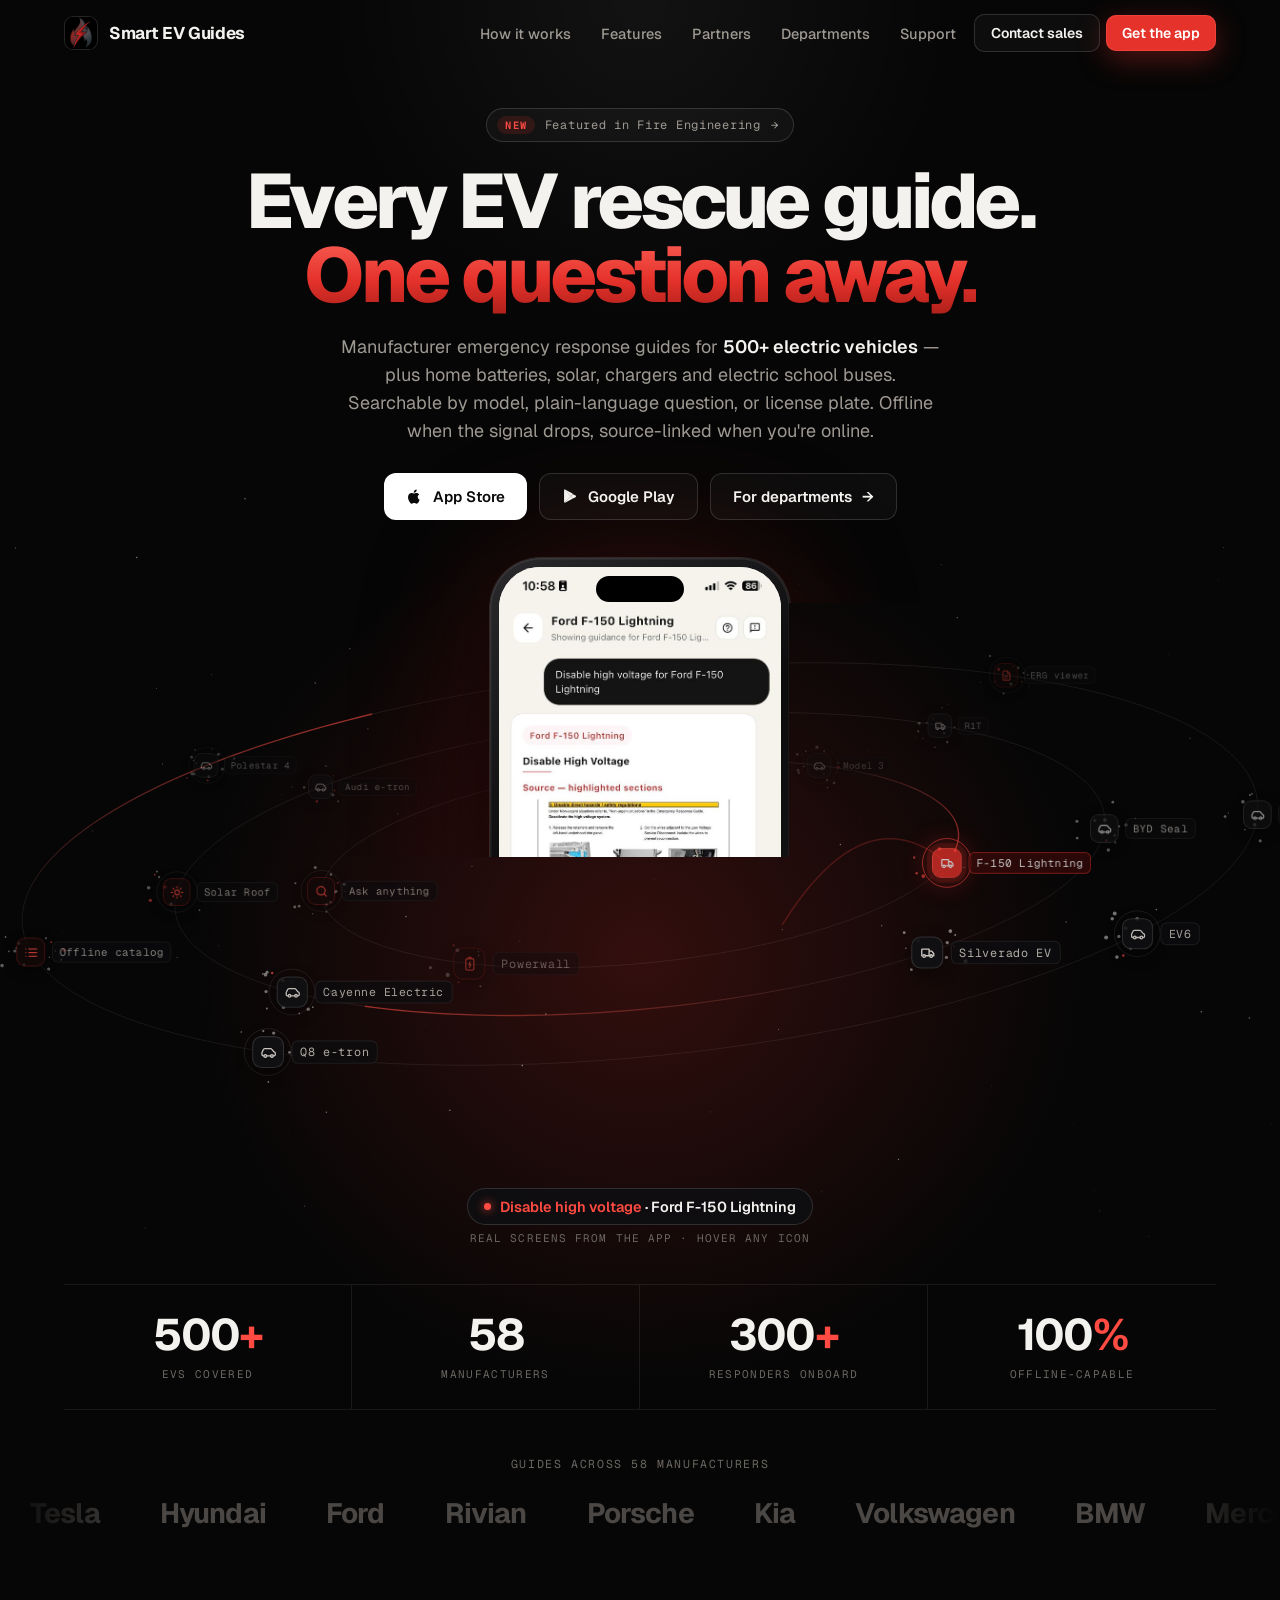
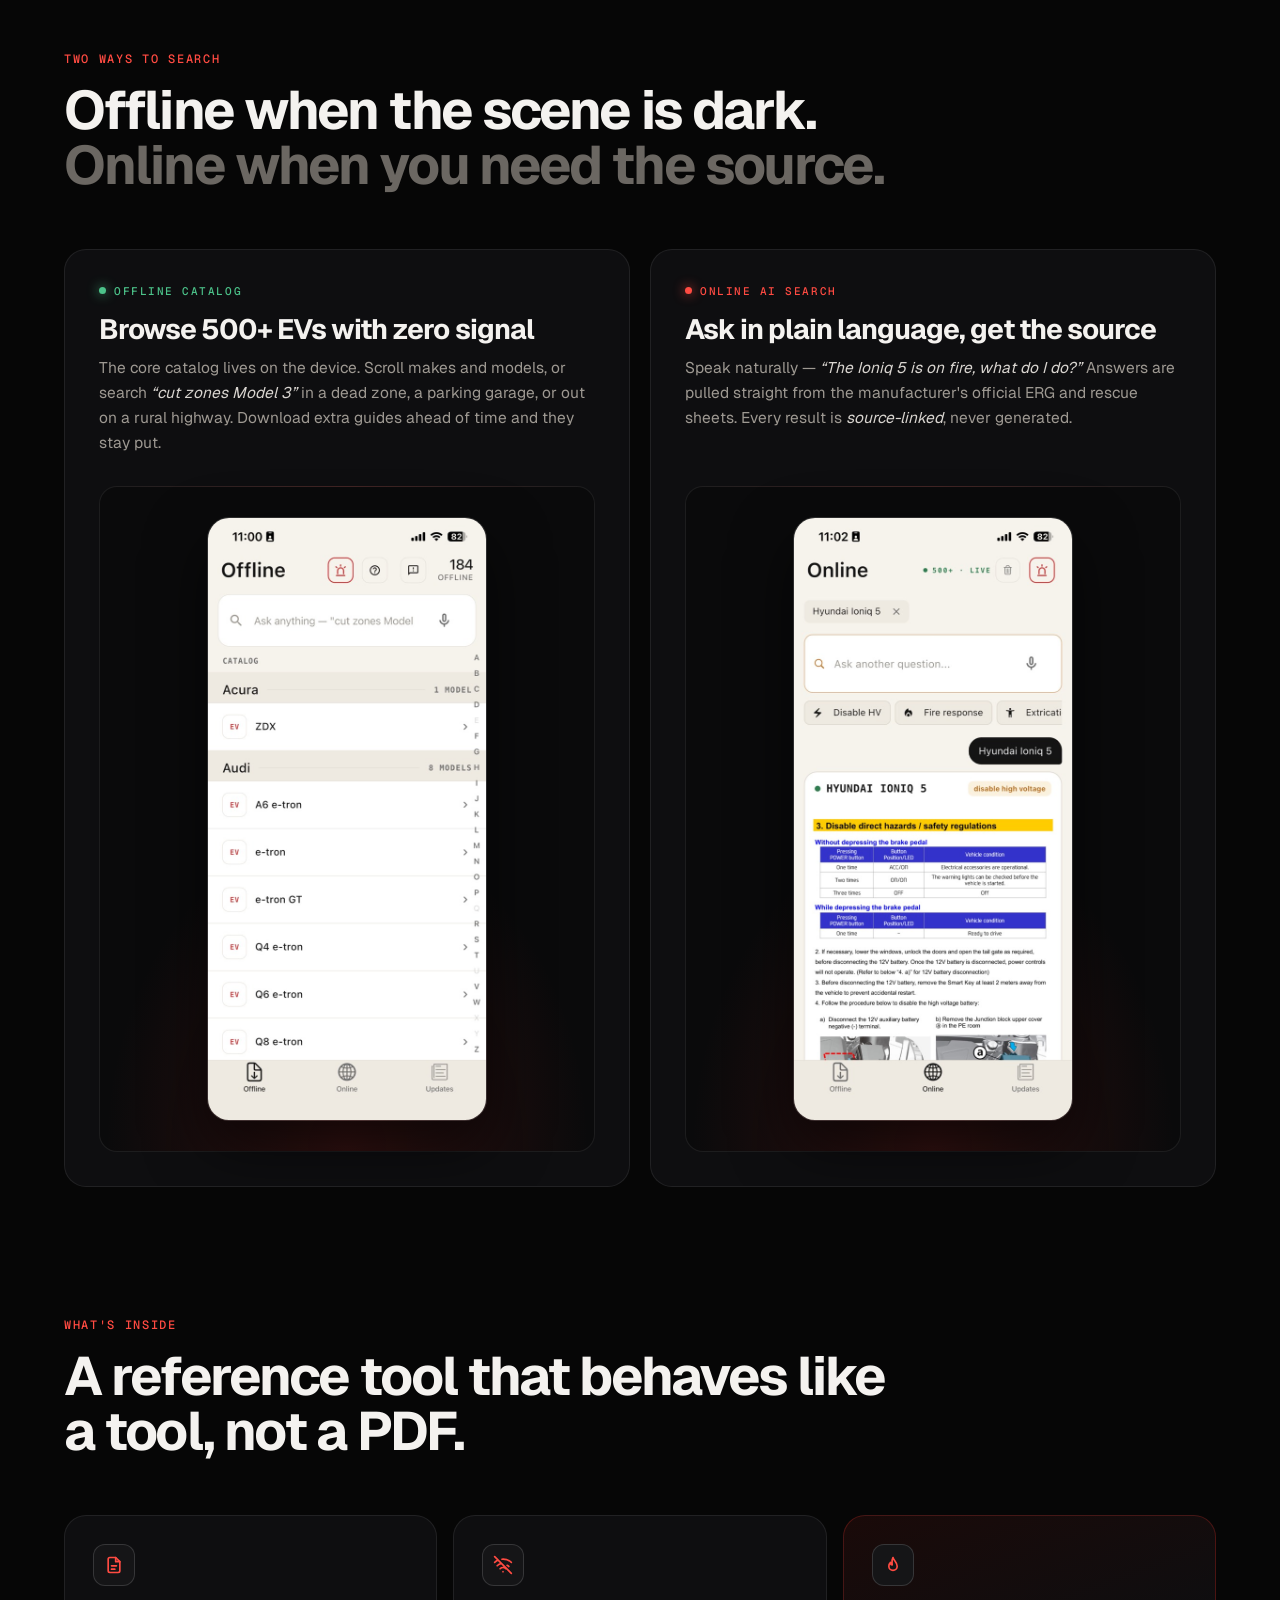
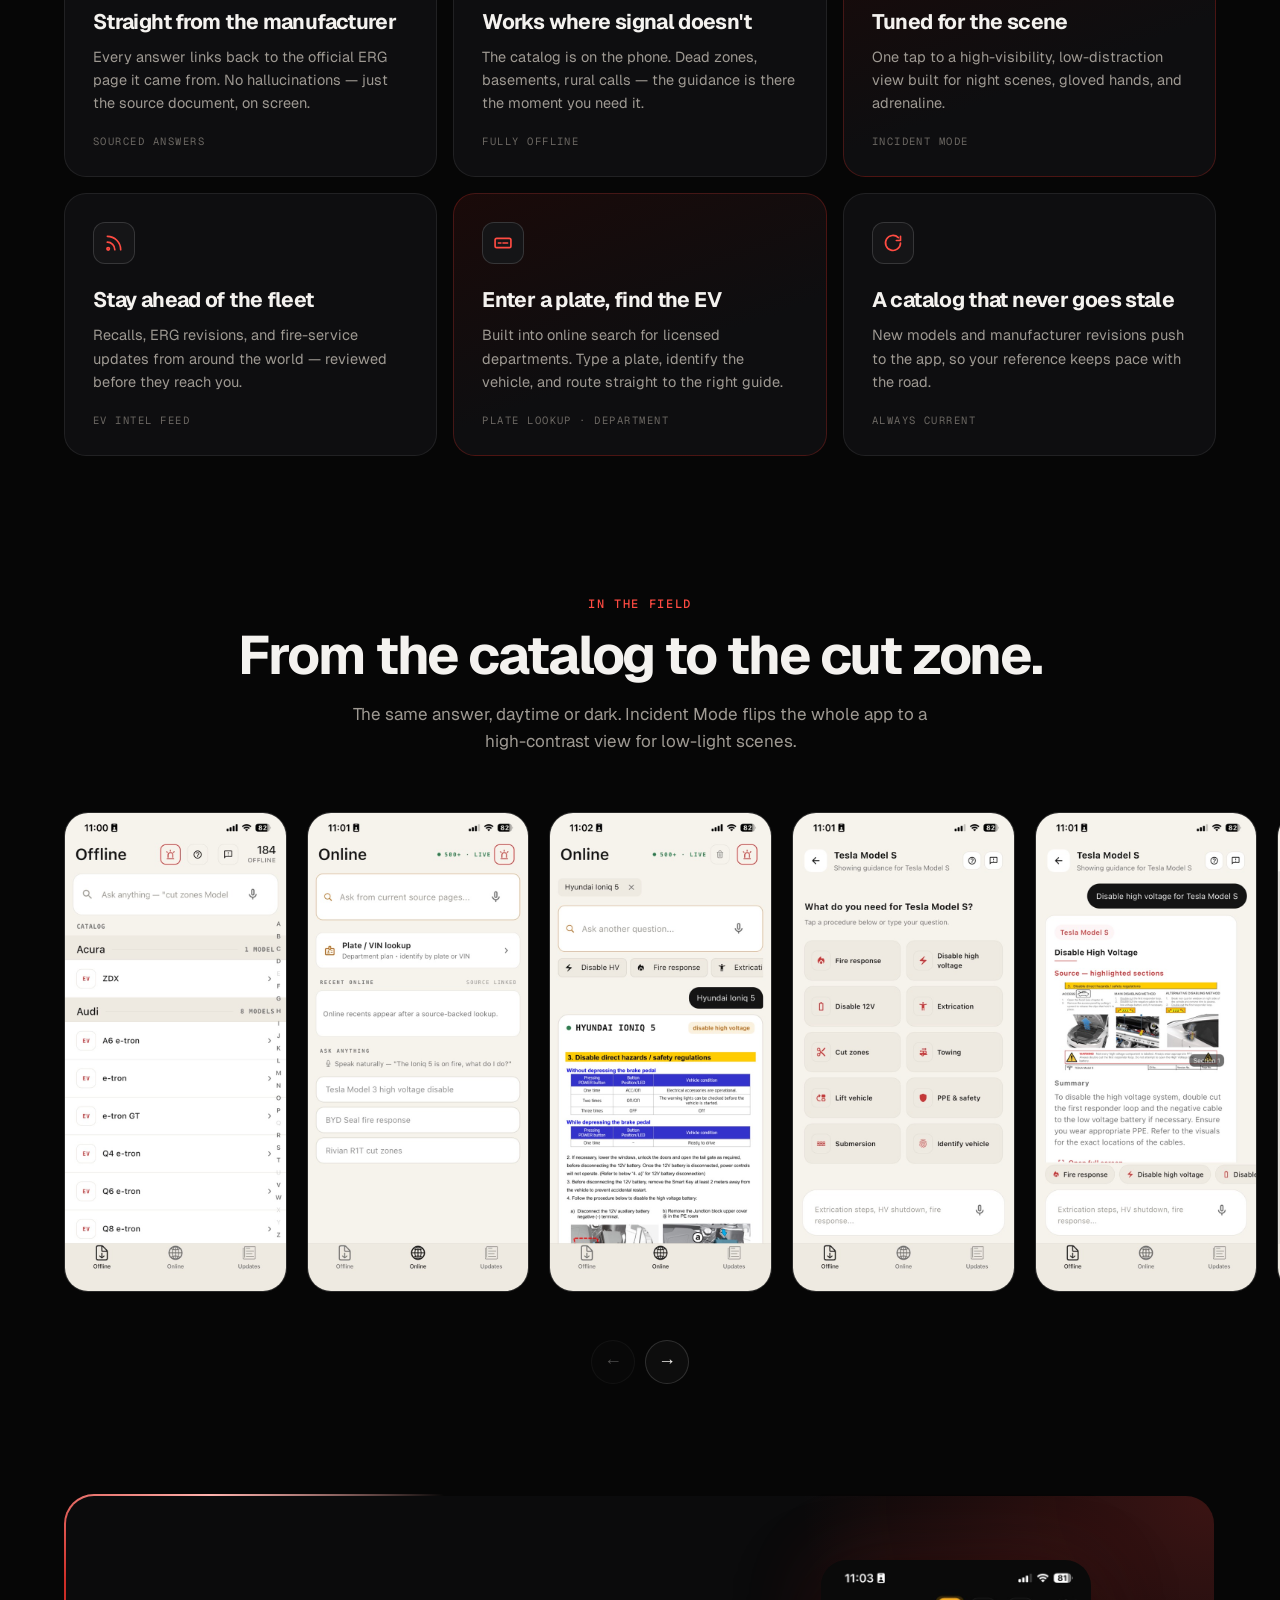
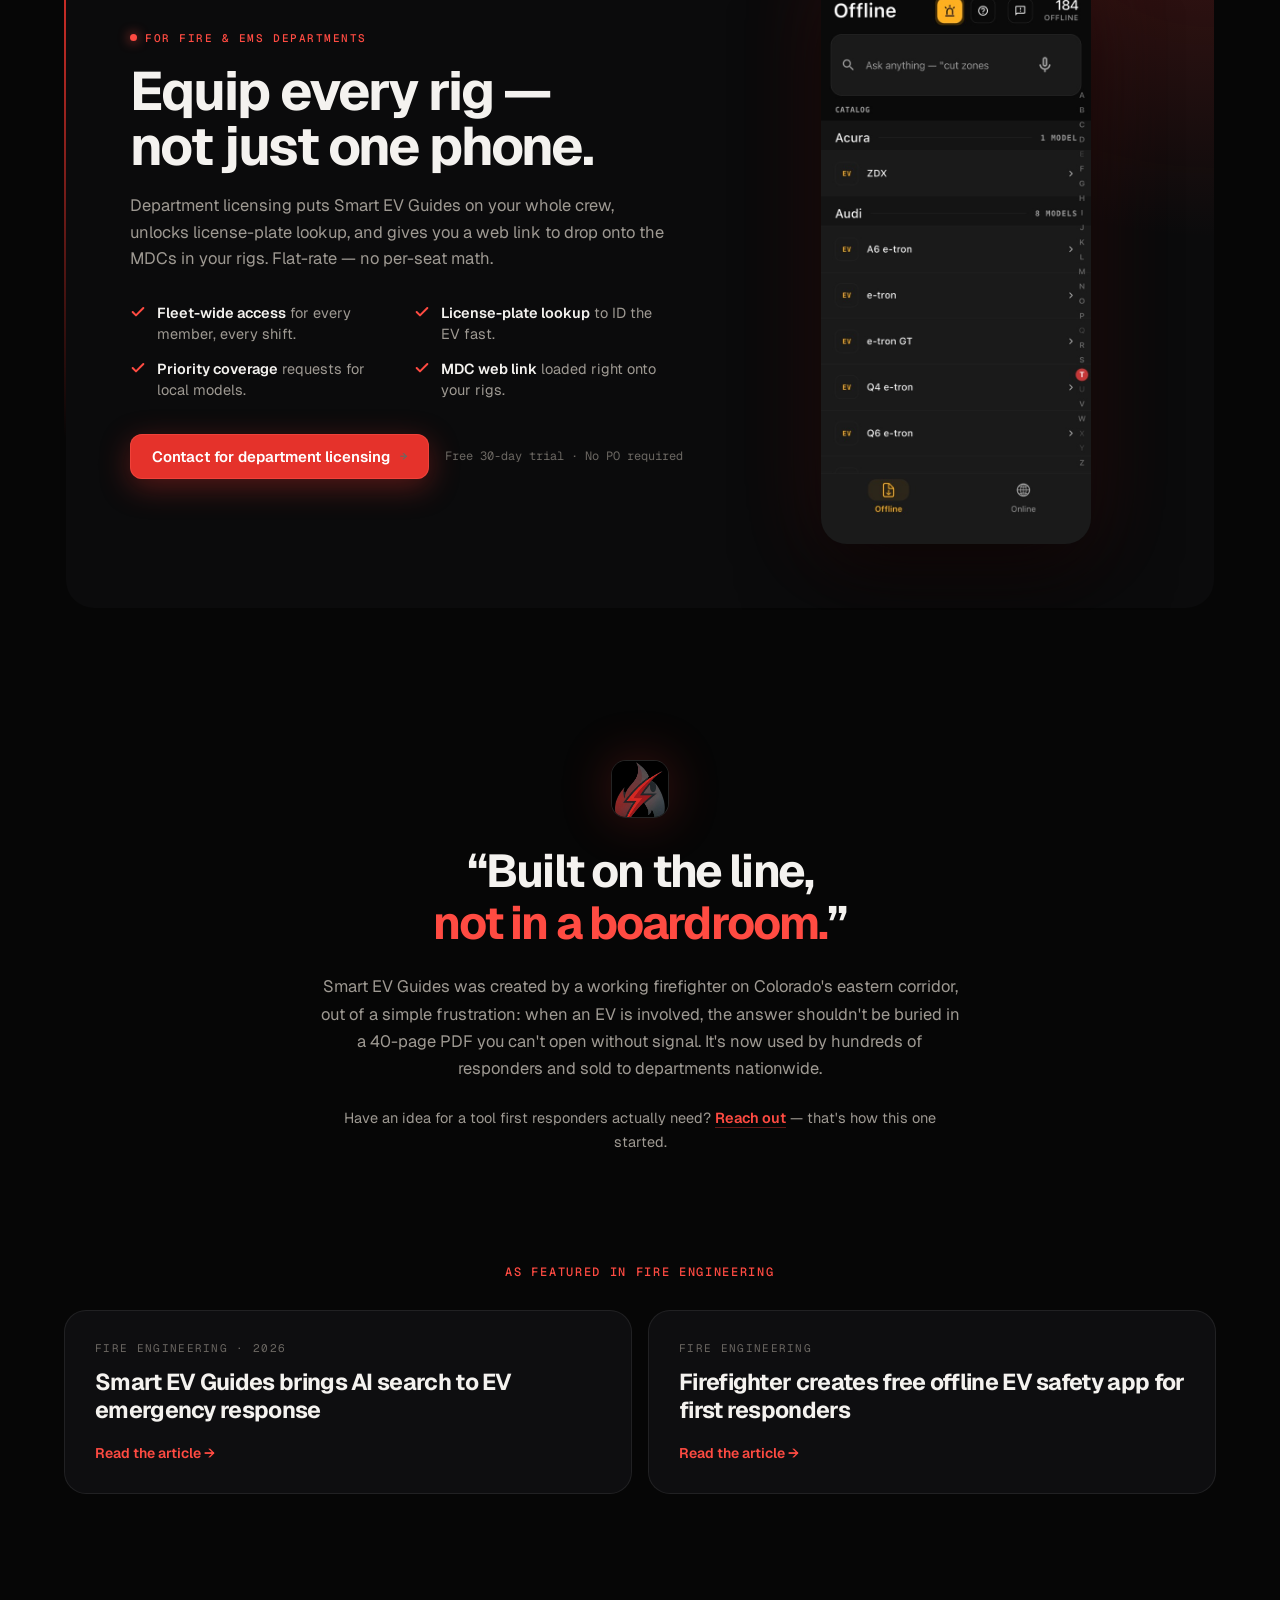
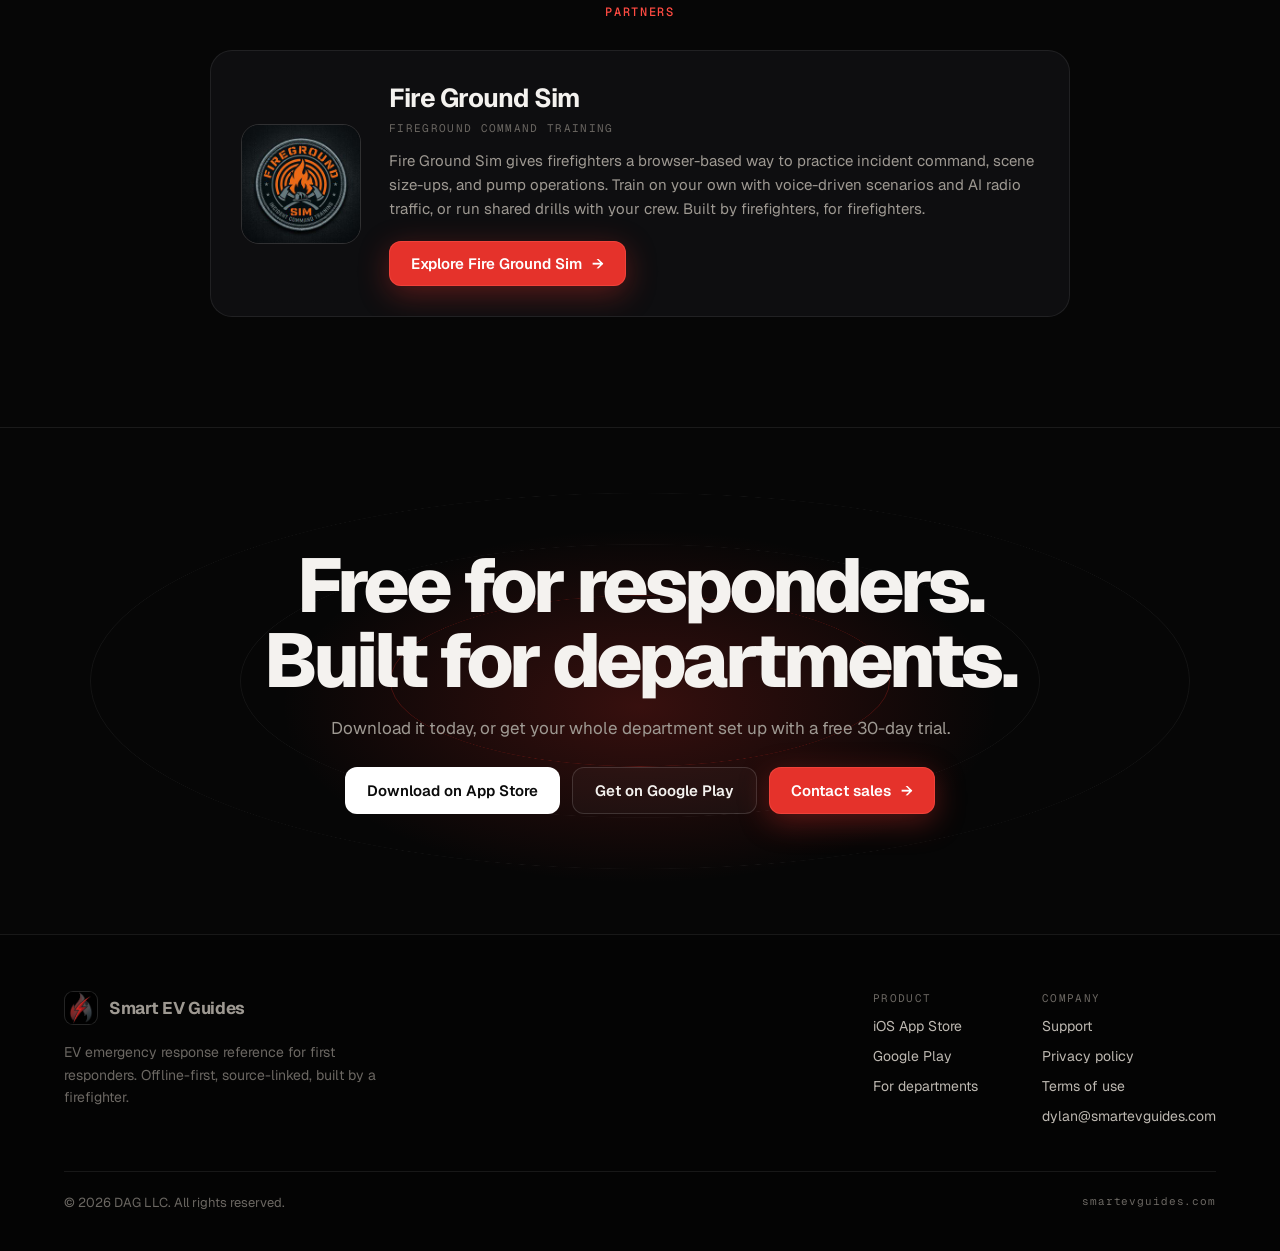
==== commit 176cd01e: "Add PostHog website analytics and disclose it in privacy policy Shared ph.js loads PostHog (US) on e" ====
--- a/index.html
+++ b/index.html
@@ -297,6 +297,7 @@
   [data-r]{opacity:1;transform:none}
 }
 </style>
+<script src="/ph.js" async></script>
 </head>
 <body>
 
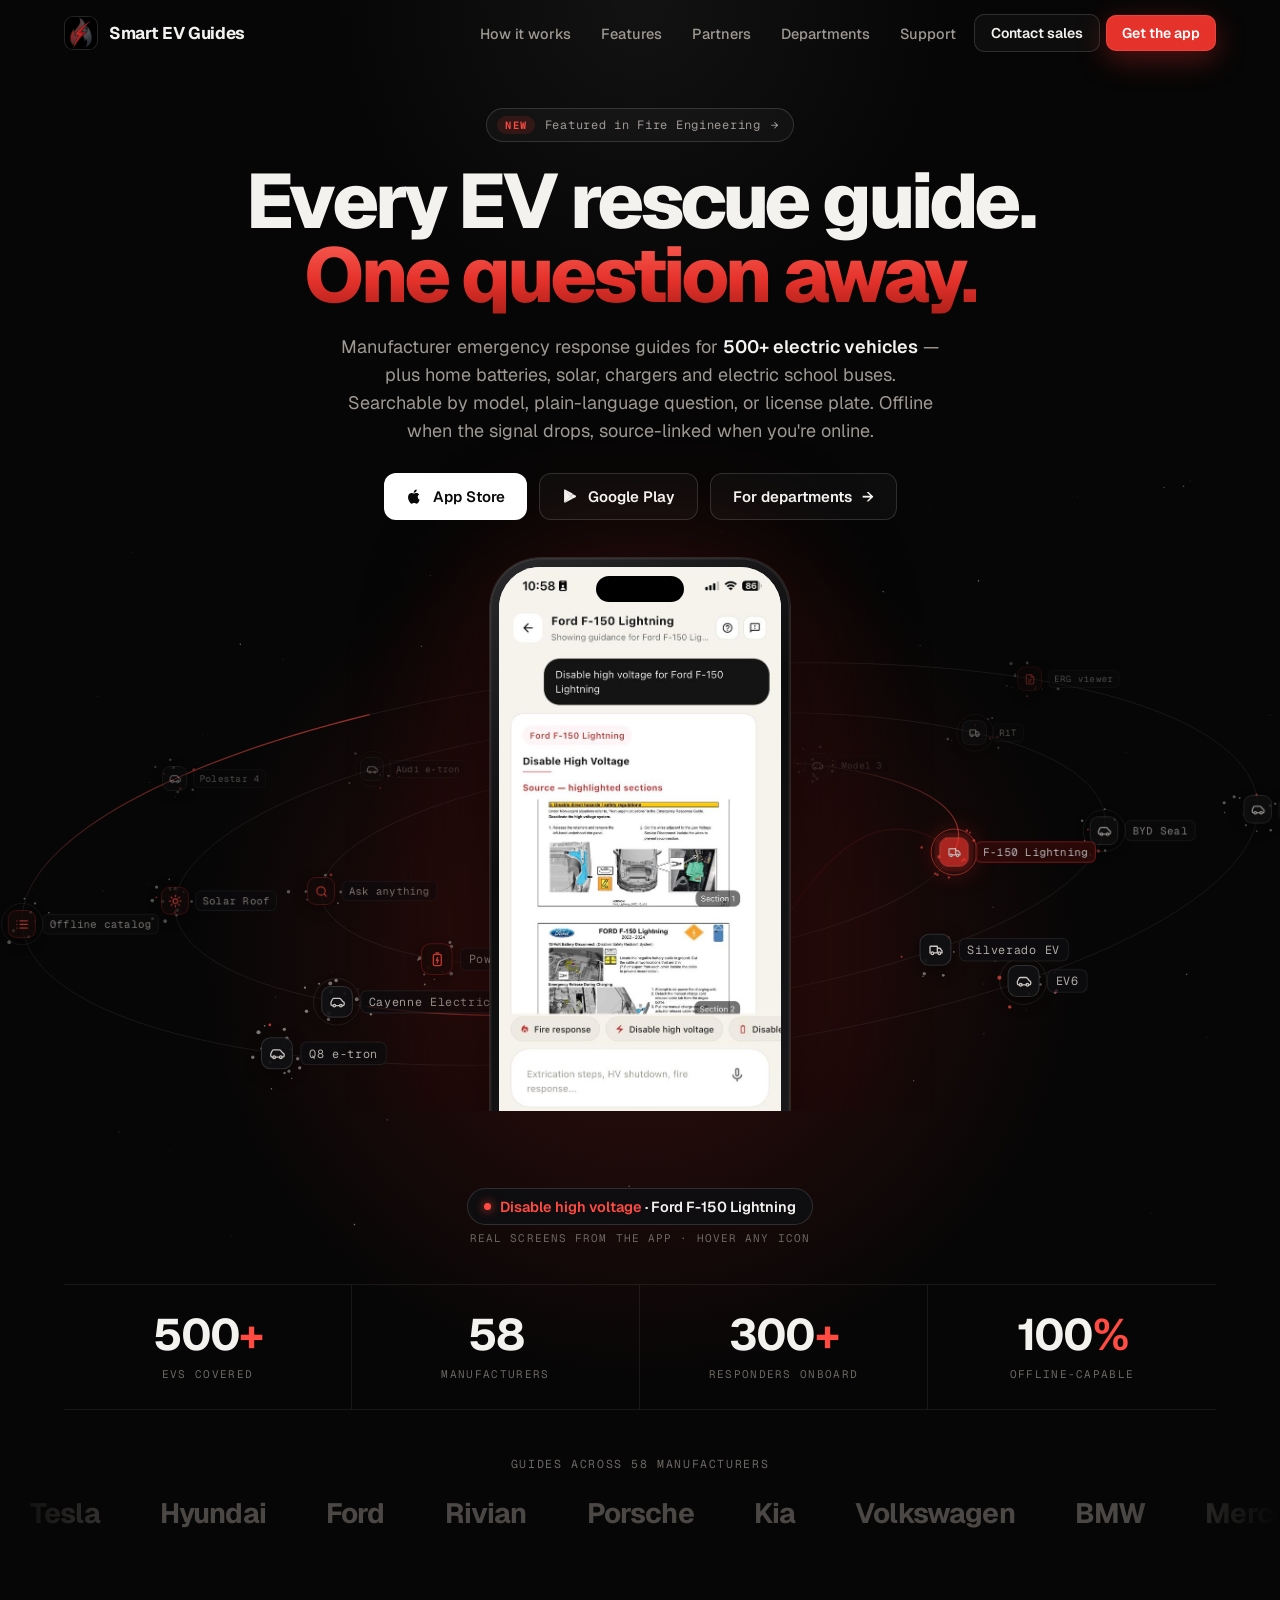
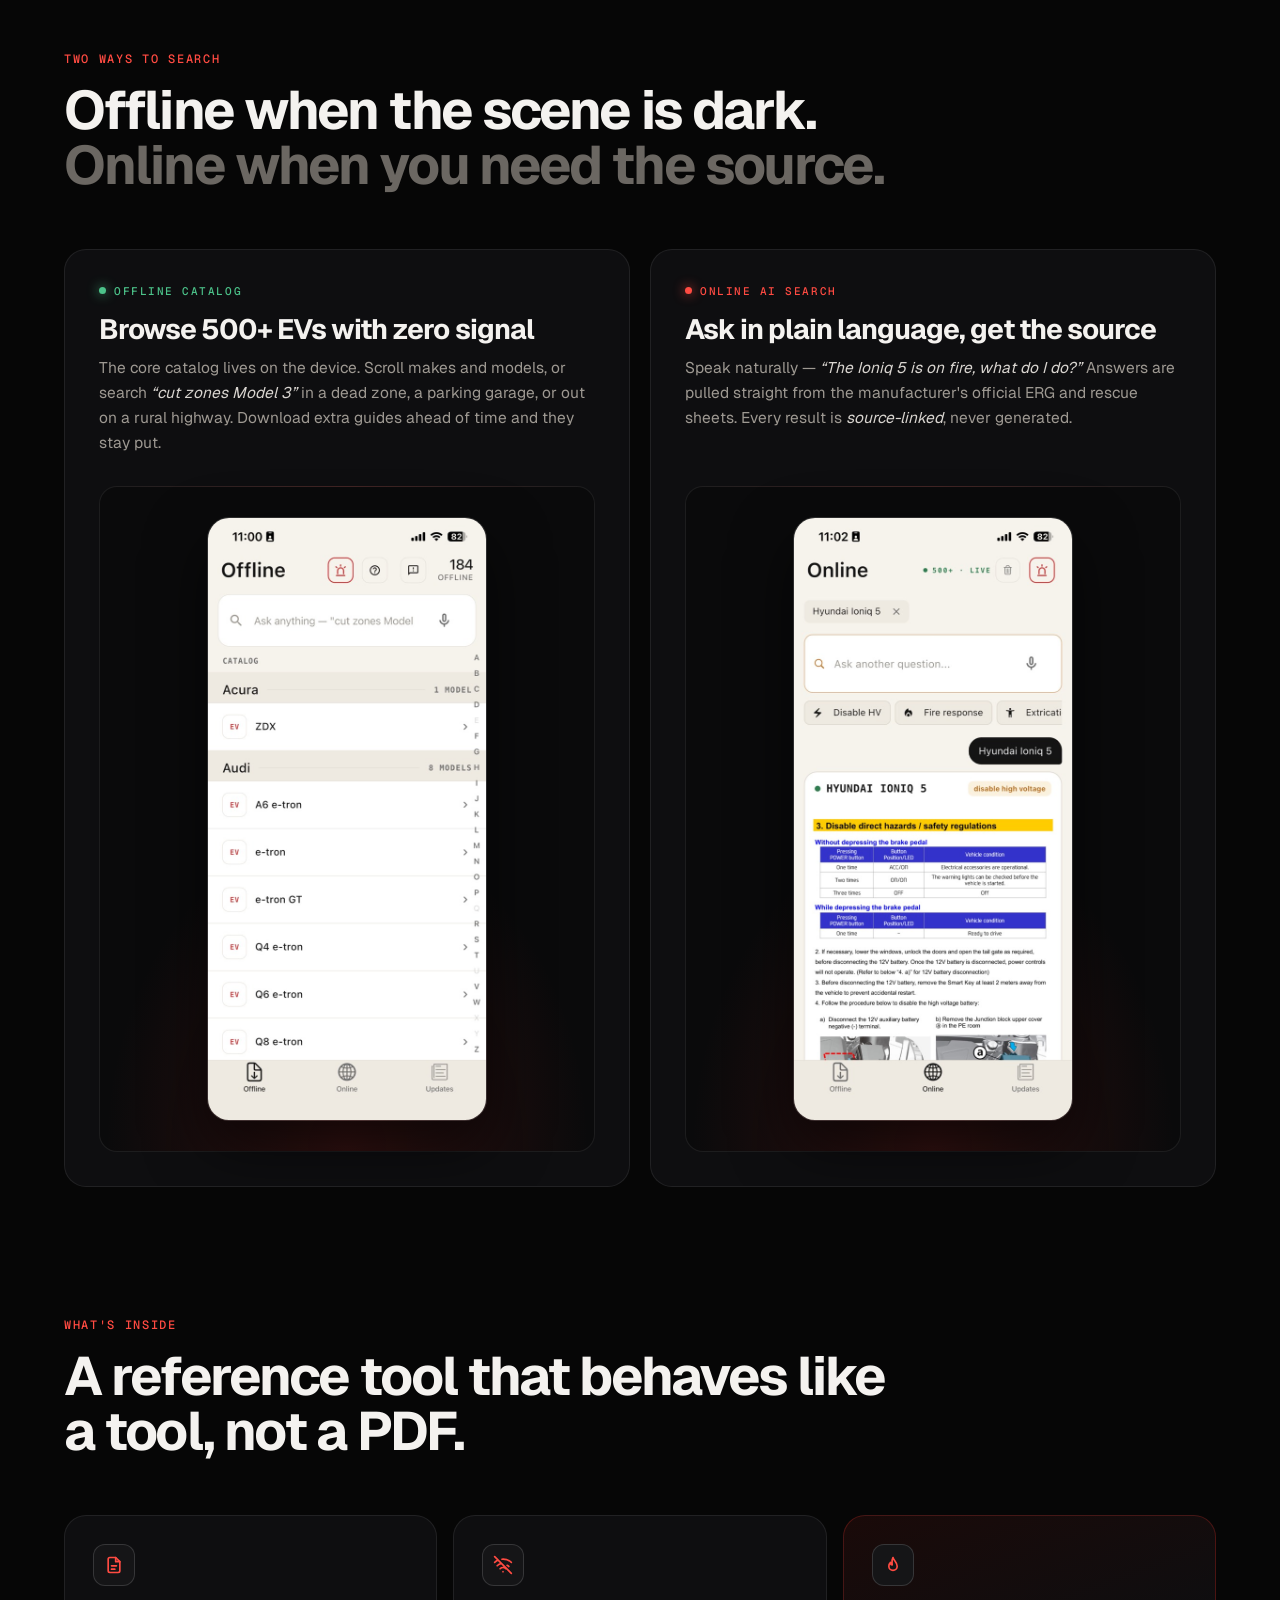
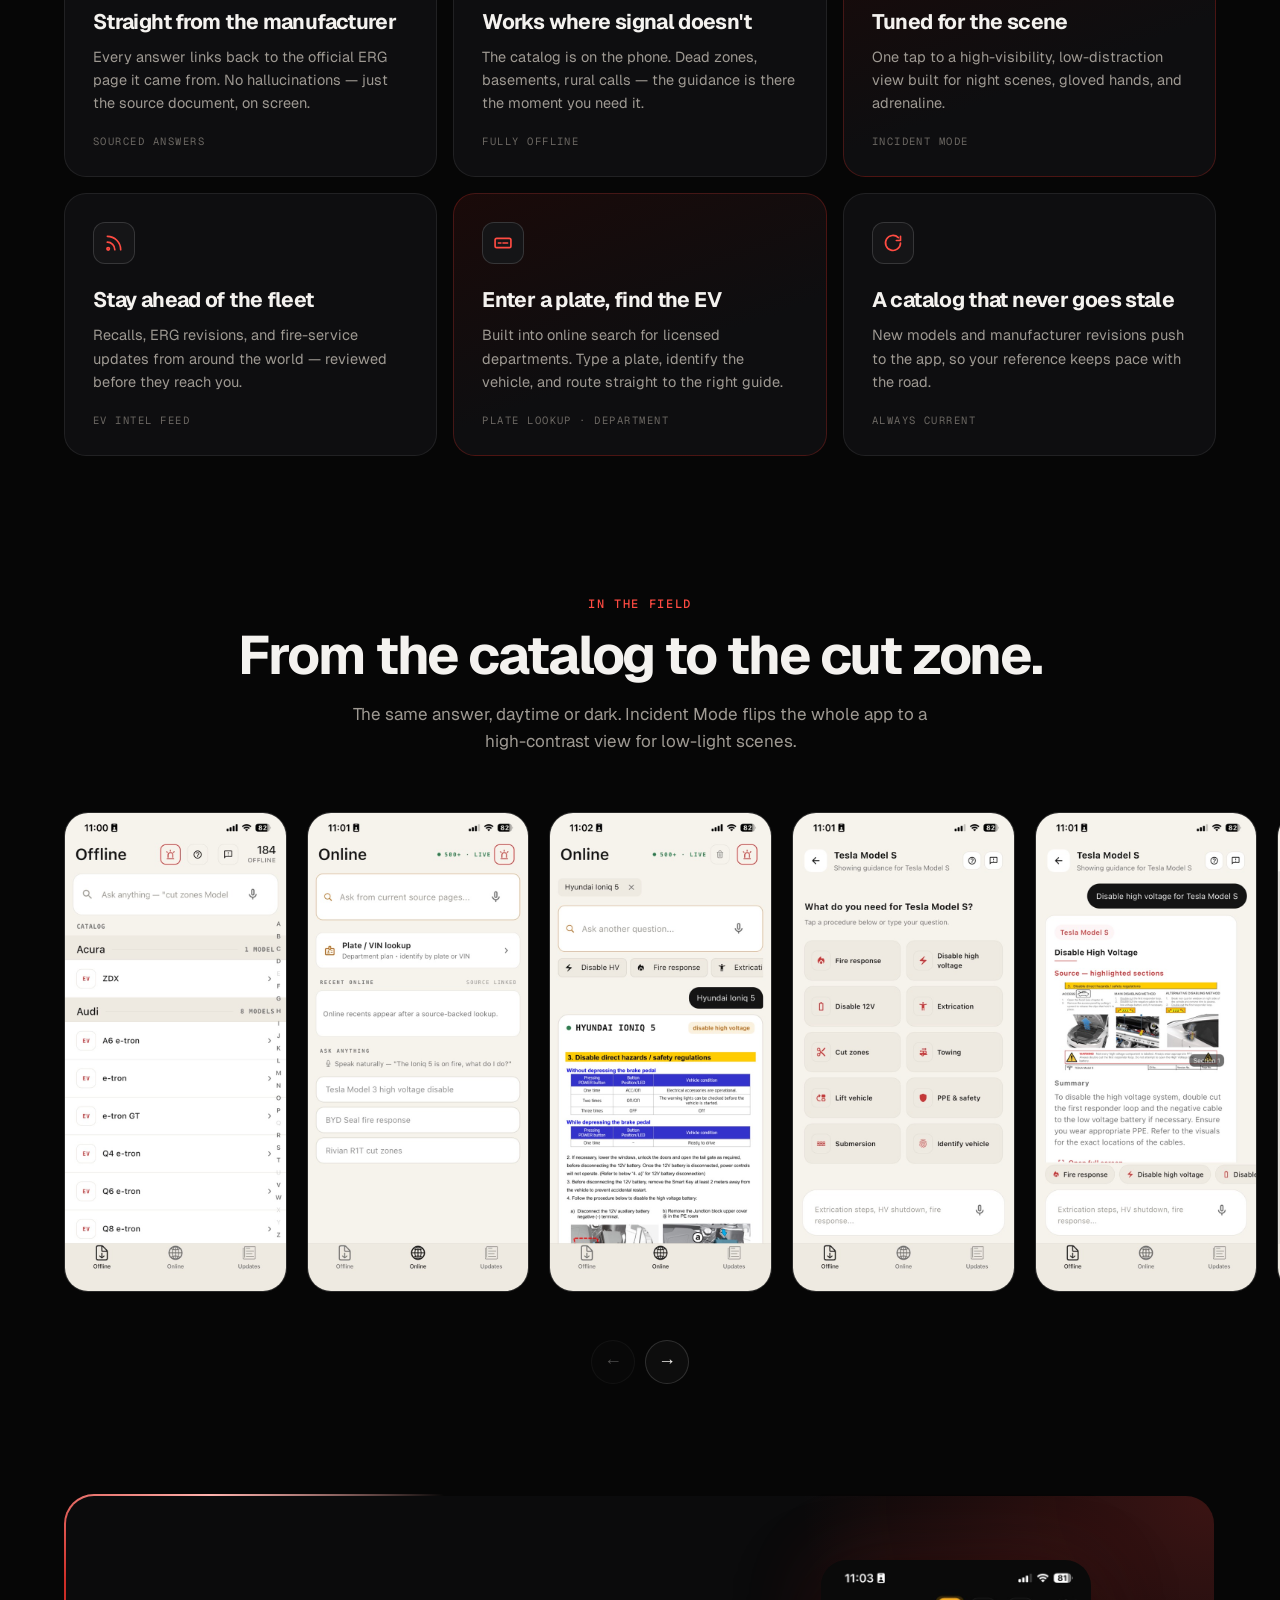
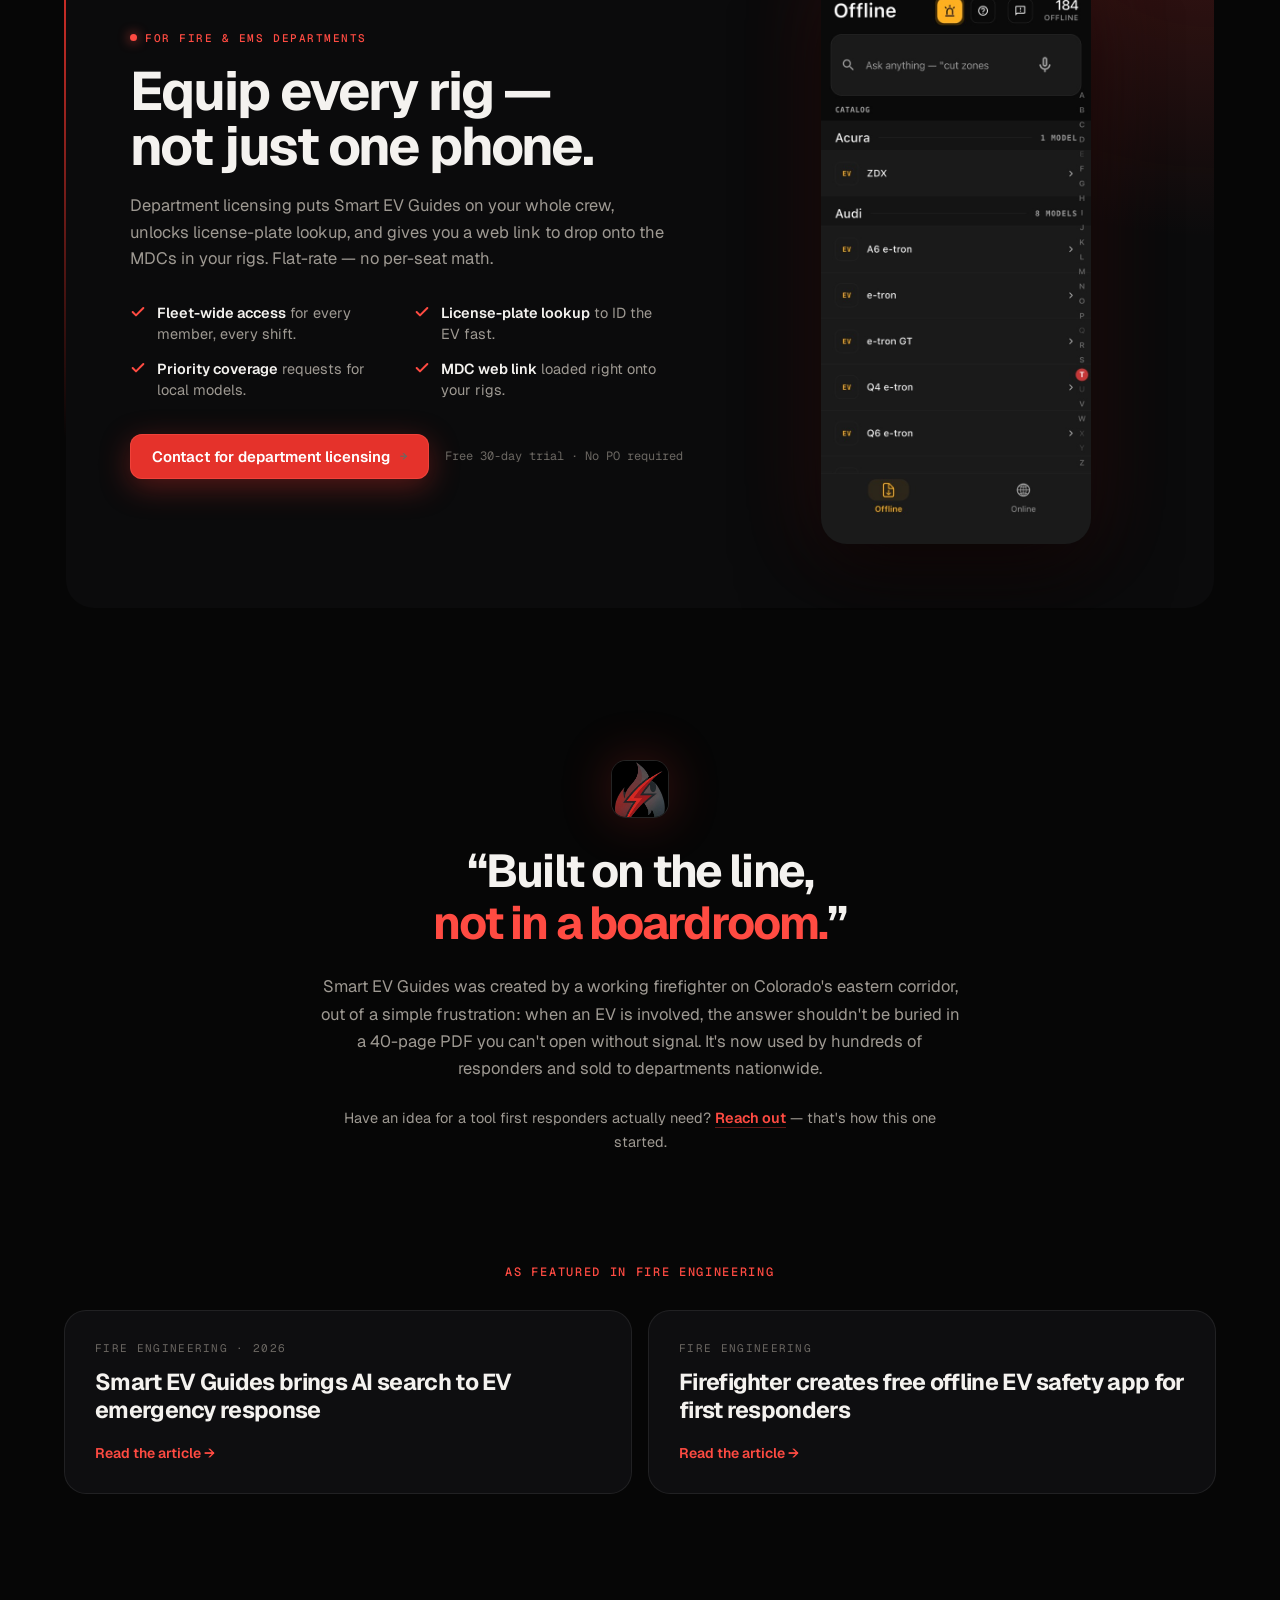
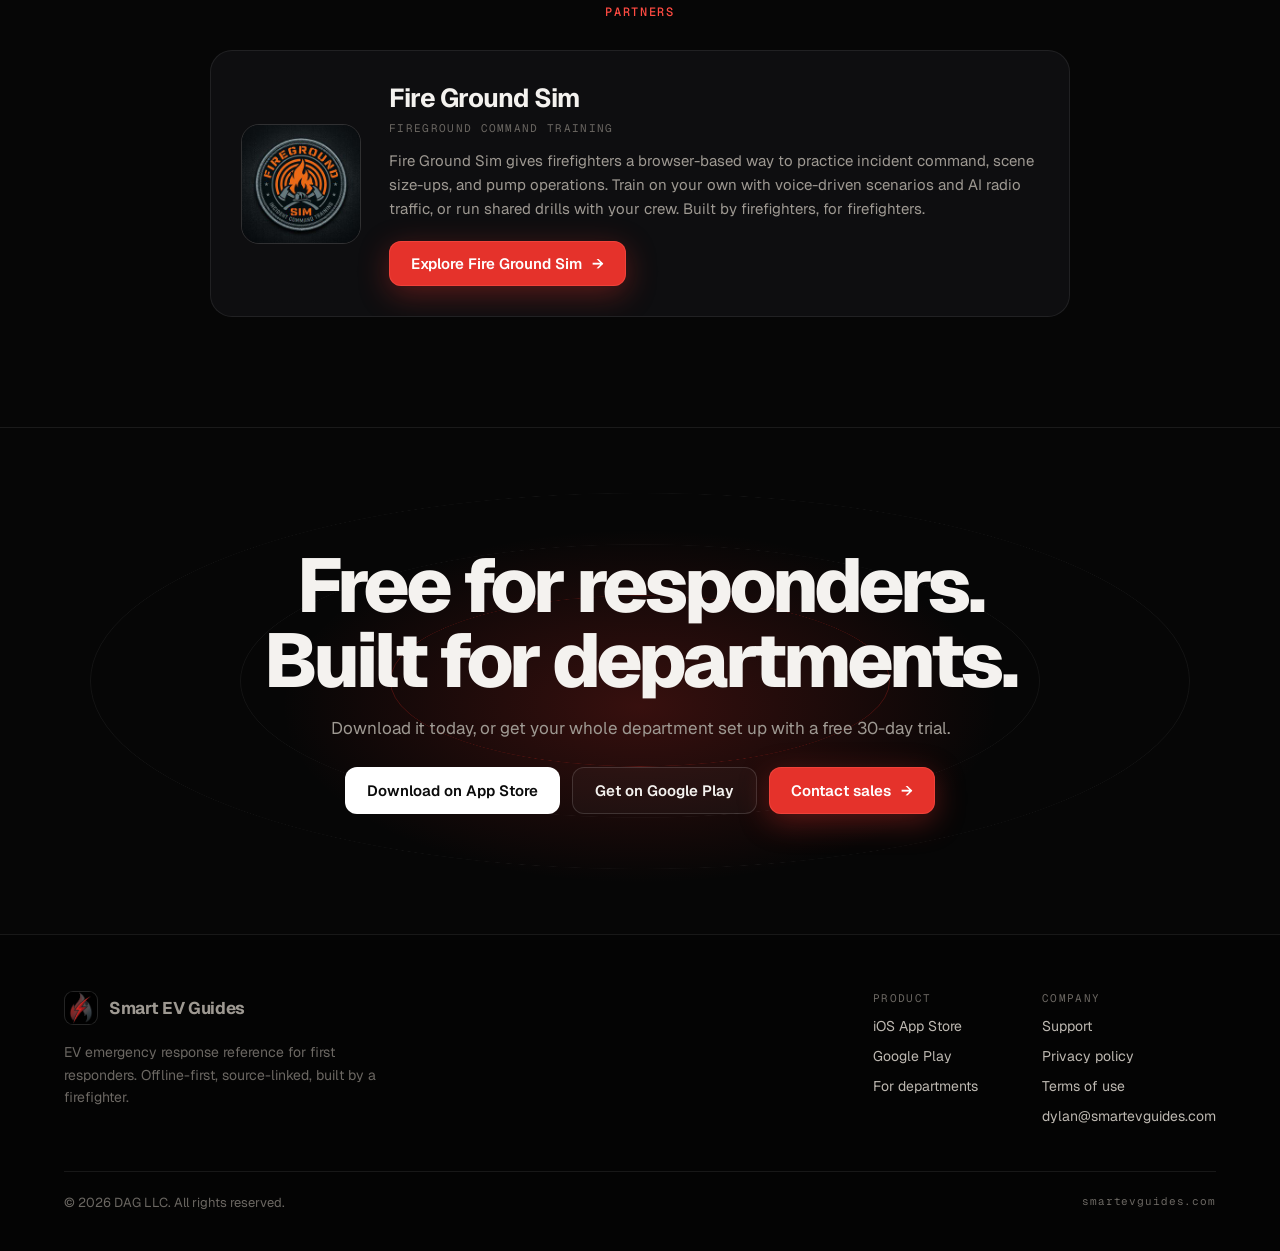
==== commit c4bd9910: "Track section views, gallery browsing and orbit node picks section_viewed fires once per section whe" ====
--- a/index.html
+++ b/index.html
@@ -597,6 +597,7 @@
 <script>
 (() => {
   const RM = matchMedia('(prefers-reduced-motion: reduce)').matches;
+  const track = (ev, props) => { try { window.posthog && posthog.capture(ev, props); } catch (_) {} };   // no-op when ph.js isn't active (local previews)
 
   /* ---------- nav ---------- */
   const nav = document.getElementById('nav');
@@ -623,8 +624,13 @@
   /* ---------- gallery: native scroll + arrows + mouse drag ---------- */
   const gal = document.getElementById('gal'), gPrev = document.getElementById('galPrev'), gNext = document.getElementById('galNext');
   const gStep = () => ((gal.querySelector('img') || {}).offsetWidth || 300) + 20;
-  gPrev.onclick = () => gal.scrollBy({left: -gStep(), behavior: RM ? 'auto' : 'smooth'});
-  gNext.onclick = () => gal.scrollBy({left: gStep(), behavior: RM ? 'auto' : 'smooth'});
+  // screenshot_gallery_browse: once per page view, on the visitor's first real interaction
+  let galTracked = false, galTouch = false;
+  const galBrowse = method => { if (galTracked) return; galTracked = true; track('screenshot_gallery_browse', {method}); };
+  gal.addEventListener('touchstart', () => galTouch = true, {passive:true});
+  gal.addEventListener('scroll', () => { if (galTouch) galBrowse('swipe'); }, {passive:true});
+  gPrev.onclick = () => { galBrowse('arrow'); gal.scrollBy({left: -gStep(), behavior: RM ? 'auto' : 'smooth'}); };
+  gNext.onclick = () => { galBrowse('arrow'); gal.scrollBy({left: gStep(), behavior: RM ? 'auto' : 'smooth'}); };
   const navState = () => { gPrev.disabled = gal.scrollLeft < 4; gNext.disabled = gal.scrollLeft > gal.scrollWidth - gal.clientWidth - 4; };
   gal.addEventListener('scroll', navState, {passive:true}); addEventListener('resize', navState);
   gal.querySelectorAll('img').forEach(im => im.addEventListener('load', navState));
@@ -639,7 +645,7 @@
   });
   addEventListener('pointerup', () => {
     if (dragX === null) return; dragX = null;
-    if (moved){ const l = gal.scrollLeft; gal.classList.remove('drag'); gal.scrollLeft = l; setTimeout(() => moved = false, 0); }
+    if (moved){ galBrowse('drag'); const l = gal.scrollLeft; gal.classList.remove('drag'); gal.scrollLeft = l; setTimeout(() => moved = false, 0); }
   });
 
   /* ---------- reveal + count-up ---------- */
@@ -887,11 +893,17 @@
     n.frames.forEach((f, k) => setTimeout(() => { if (my === token) show(f, `${n.name}: ${n.topic}`); }, k === 0 ? 350 : 350 + k*1500));
   }
 
+  // orbit_node_select: once per node per page view (hover sweeps would otherwise flood events); autoplay isn't counted
+  const orbitSeen = new Set();
+  const pick = (n, method) => {
+    if (!orbitSeen.has(n)) { orbitSeen.add(n); track('orbit_node_select', {node: n.name, topic: n.topic, method, nodes_explored: orbitSeen.size}); }
+    select(n, true);
+  };
   nodes.forEach(n => {
-    n.el.addEventListener('pointerenter', e => { if (e.pointerType === 'mouse'){ overNode = true; spdTarget = 0; select(n, true); } });
+    n.el.addEventListener('pointerenter', e => { if (e.pointerType === 'mouse'){ overNode = true; spdTarget = 0; pick(n, 'hover'); } });
     n.el.addEventListener('pointerleave', e => { if (e.pointerType === 'mouse'){ overNode = false; spdTarget = 0.15; } });
-    n.el.addEventListener('click', () => select(n, true));
-    n.el.addEventListener('focus', () => select(n, true));
+    n.el.addEventListener('click', () => pick(n, 'click'));
+    n.el.addEventListener('focus', () => pick(n, n.el.matches(':focus-visible') ? 'keyboard' : 'tap'));
   });
   stage.addEventListener('pointerenter', e => { if (e.pointerType === 'mouse' && !overNode) spdTarget = 0.15; });
   stage.addEventListener('pointerleave', () => { overNode = false; spdTarget = 1; });
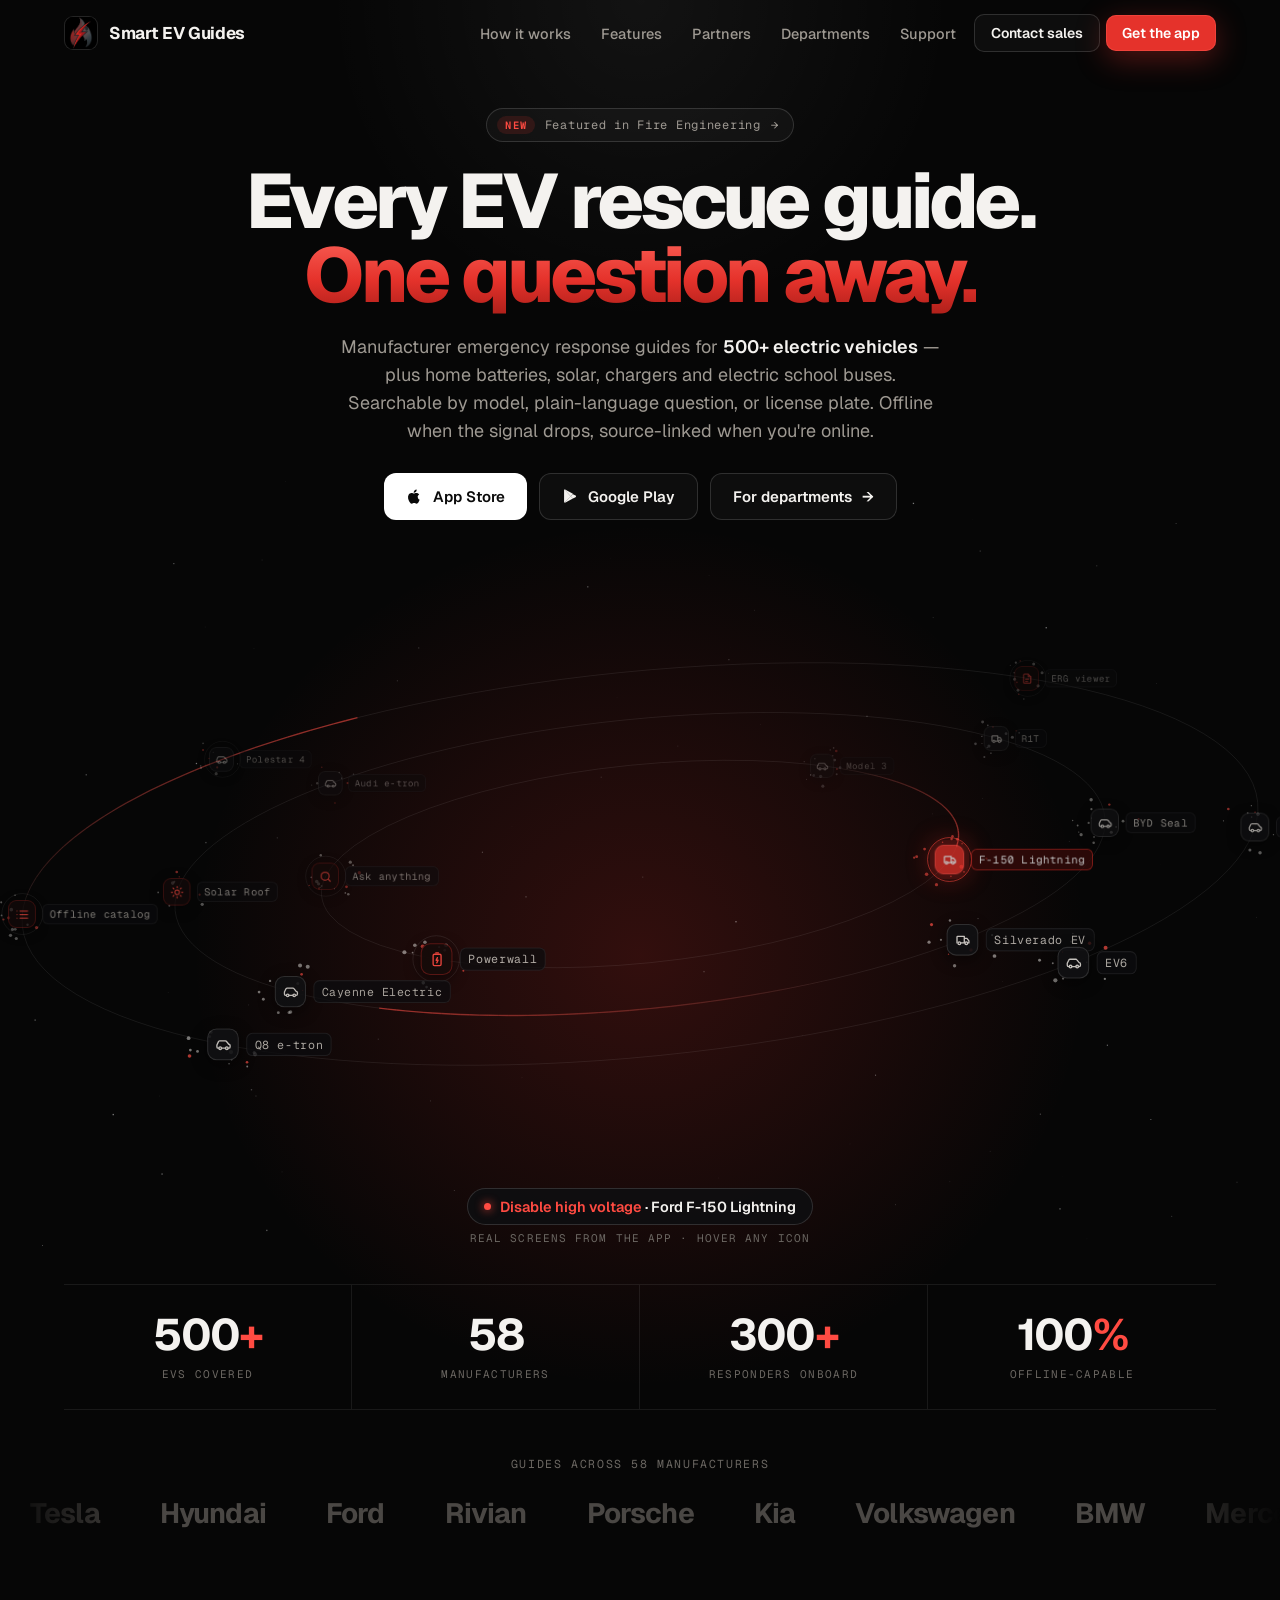
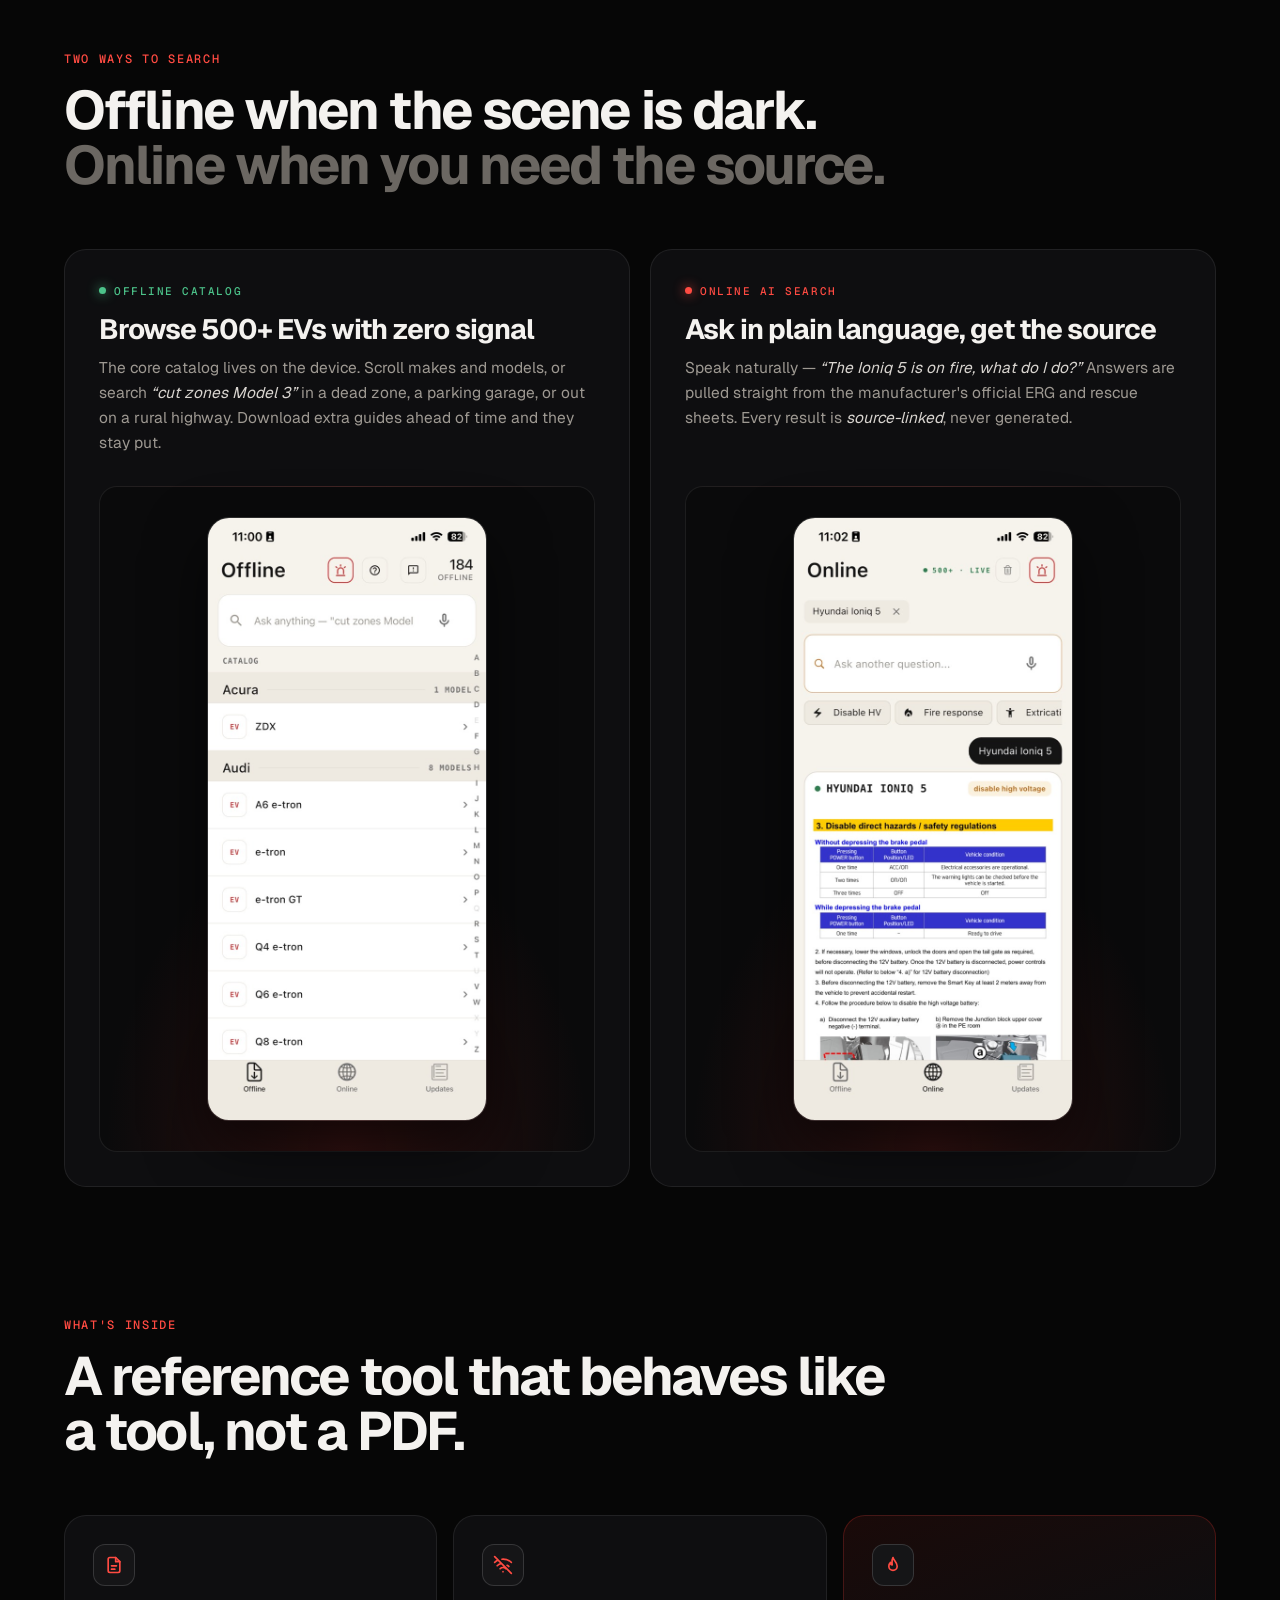
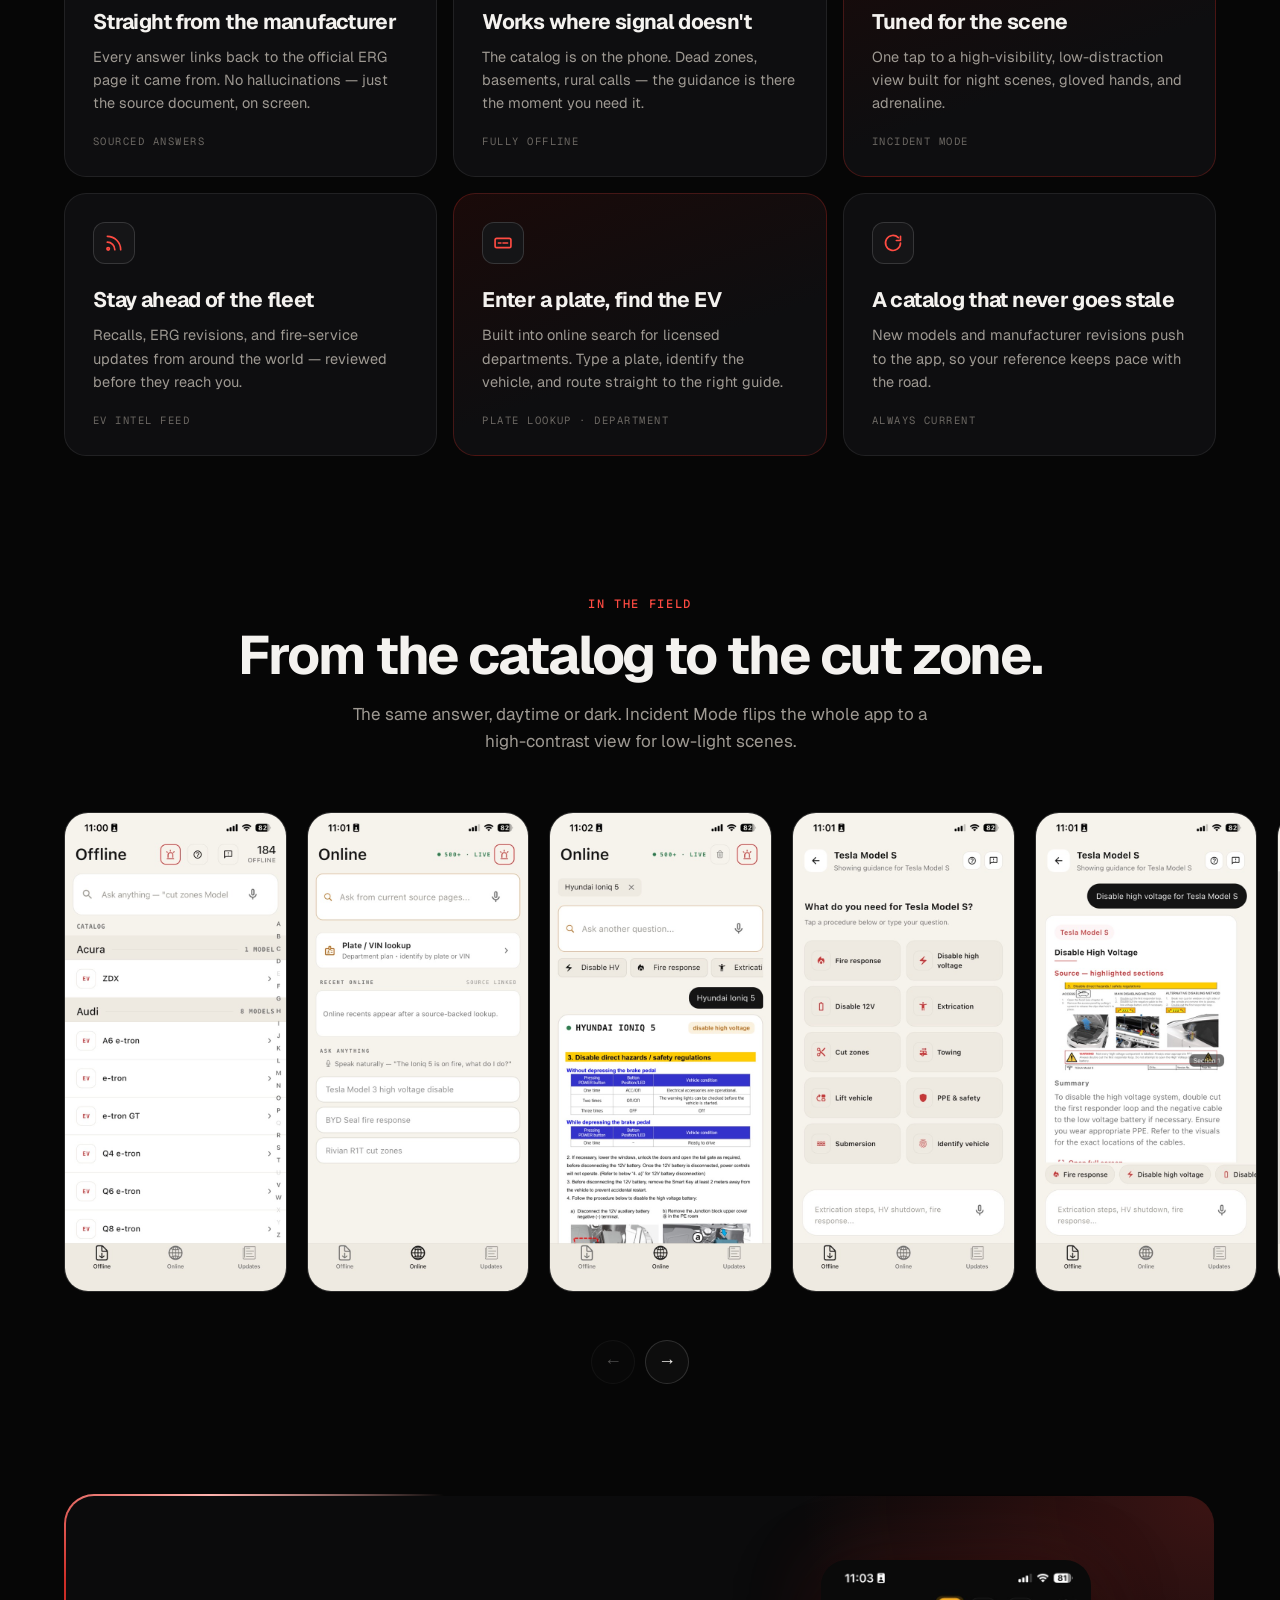
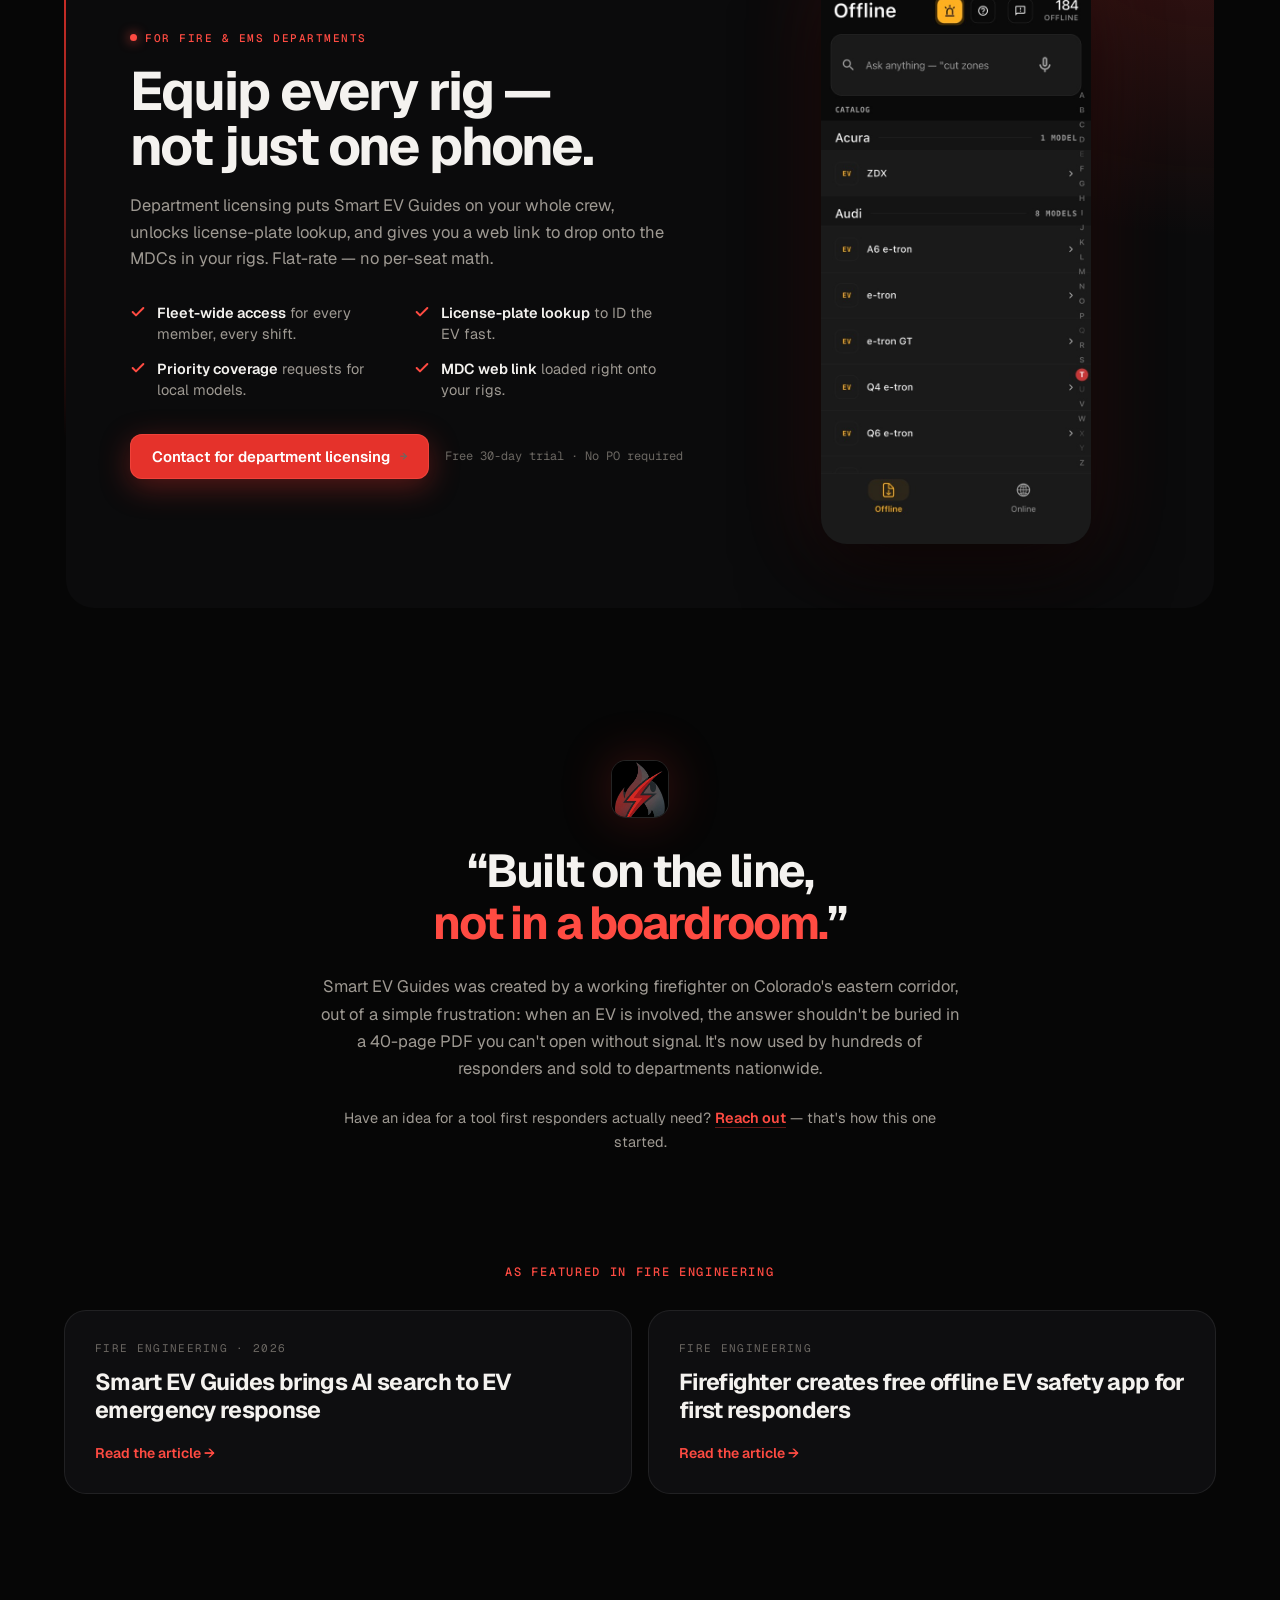
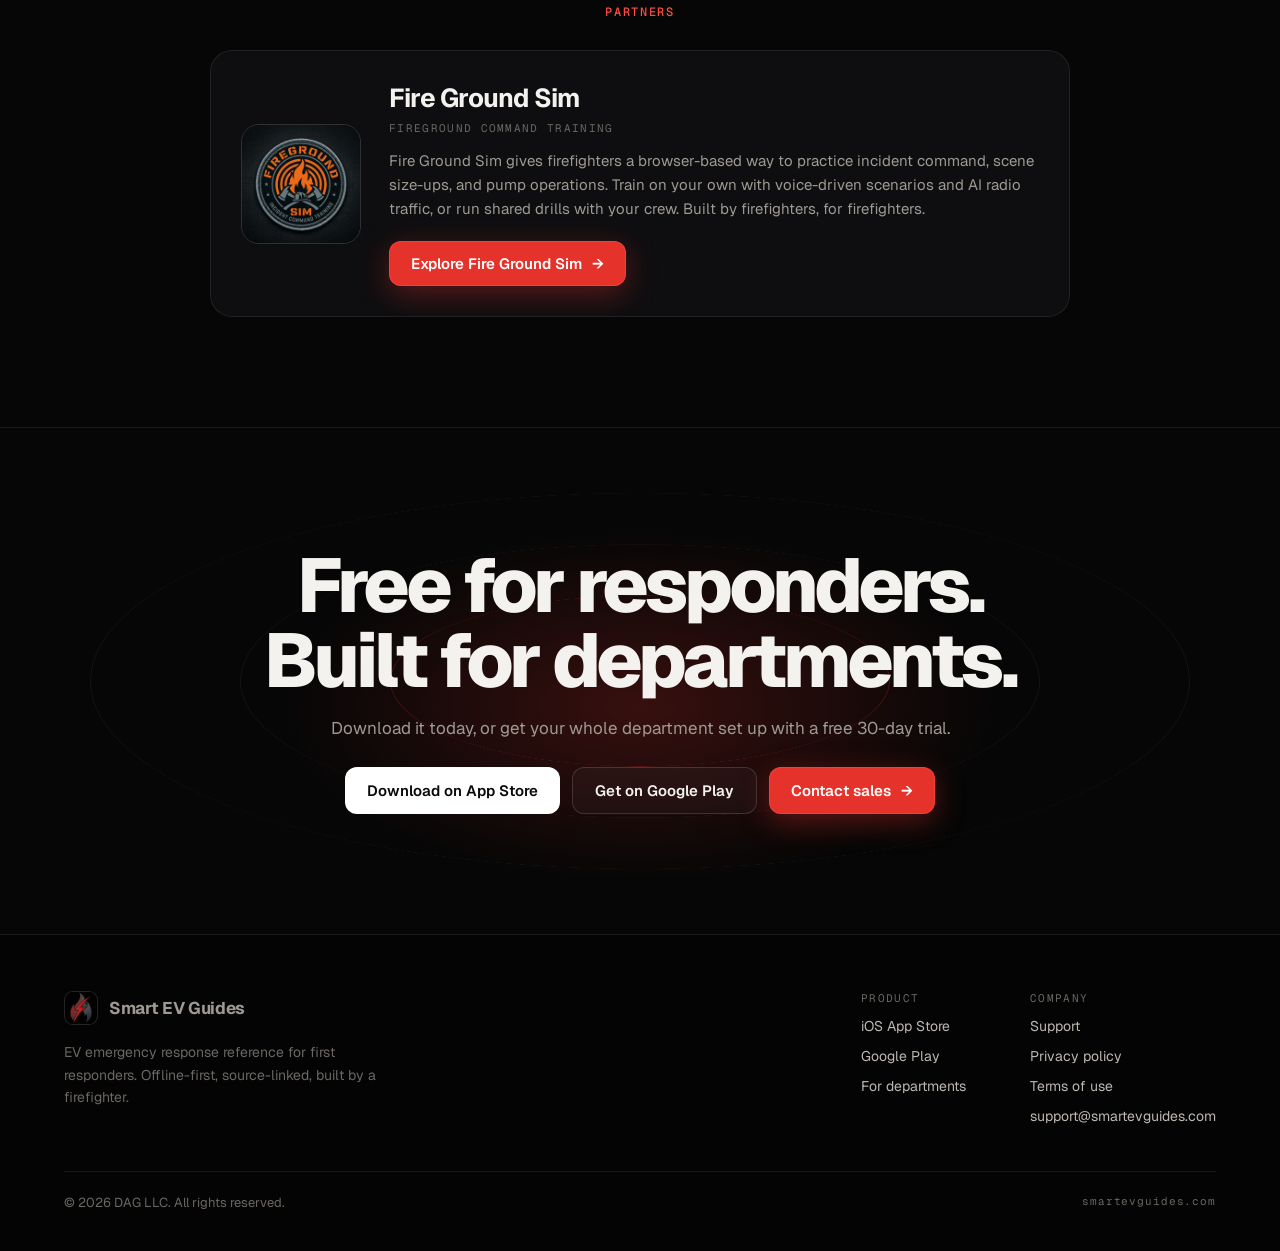
==== commit 6e595bf6: "payment pages" ====
--- a/index.html
+++ b/index.html
@@ -496,7 +496,7 @@
             <div><svg width="16" height="16" viewBox="0 0 24 24" fill="none" stroke="currentColor" stroke-width="3" stroke-linecap="round" stroke-linejoin="round"><path d="M20 6 9 17l-5-5"/></svg><span><b>MDC web link</b> loaded right onto your rigs.</span></div>
           </div>
           <div class="act">
-            <a class="btn btn-red" href="mailto:dylan@smartevguides.com?subject=Department%20licensing%20%E2%80%94%20Smart%20EV%20Guides">Contact for department licensing <span class="arr">→</span></a>
+            <a class="btn btn-red" href="mailto:support@smartevguides.com?subject=Department%20licensing%20%E2%80%94%20Smart%20EV%20Guides">Contact for department licensing <span class="arr">→</span></a>
             <span>Free 30-day trial · No PO required</span>
           </div>
         </div>
@@ -559,7 +559,7 @@
   <div class="ctas" data-r style="--d:.16s">
     <a class="btn btn-white" href="https://apps.apple.com/us/app/smart-ev-guides/id6755702439" target="_blank" rel="noreferrer">Download on App Store</a>
     <a class="btn btn-ghost" href="https://play.google.com/store/apps/details?id=dg.smartev" target="_blank" rel="noreferrer">Get on Google Play</a>
-    <a class="btn btn-red" href="mailto:dylan@smartevguides.com?subject=Department%20licensing%20%E2%80%94%20Smart%20EV%20Guides">Contact sales <span class="arr">→</span></a>
+    <a class="btn btn-red" href="mailto:support@smartevguides.com?subject=Department%20licensing%20%E2%80%94%20Smart%20EV%20Guides">Contact sales <span class="arr">→</span></a>
   </div>
 </section>
 
@@ -583,7 +583,7 @@
           <a href="support.html">Support</a>
           <a href="privacy.html">Privacy policy</a>
           <a href="terms.html">Terms of use</a>
-          <a href="mailto:dylan@smartevguides.com">dylan@smartevguides.com</a>
+          <a href="mailto:support@smartevguides.com">support@smartevguides.com</a>
         </div>
       </div>
     </div>
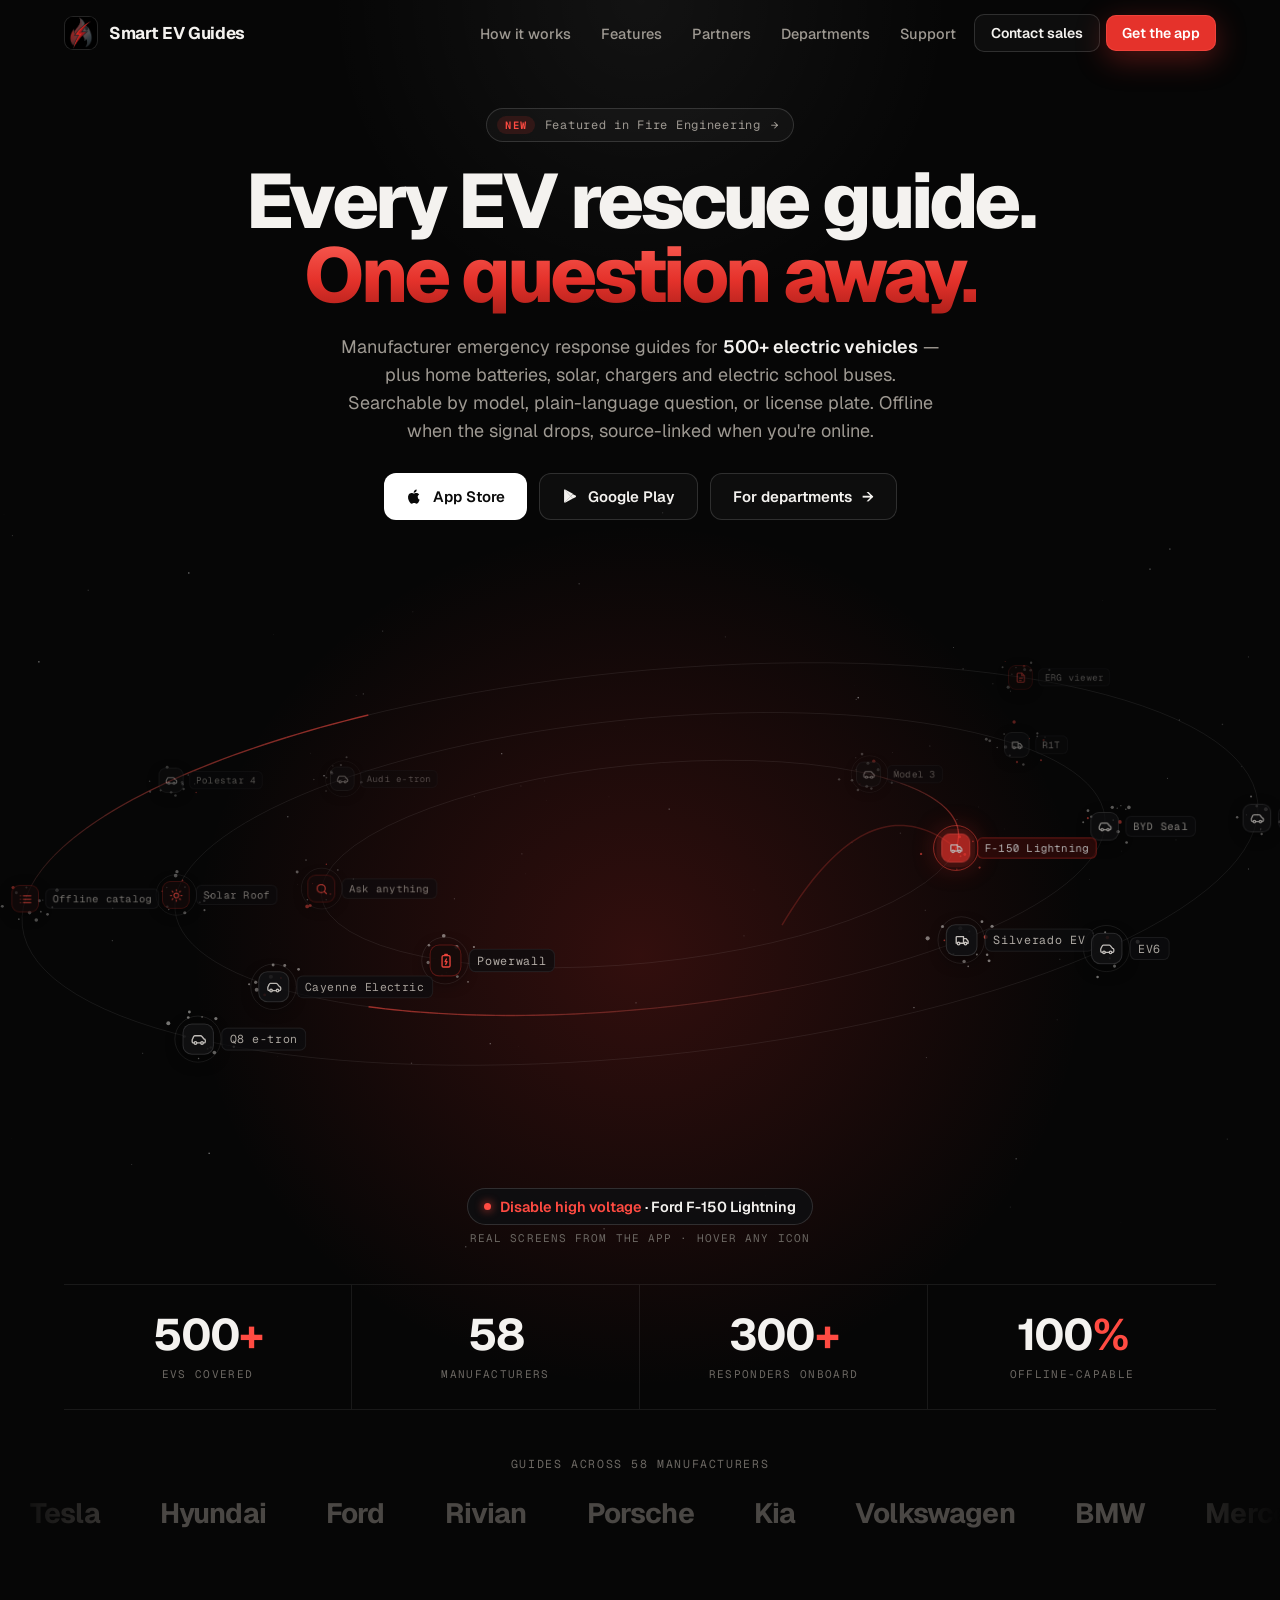
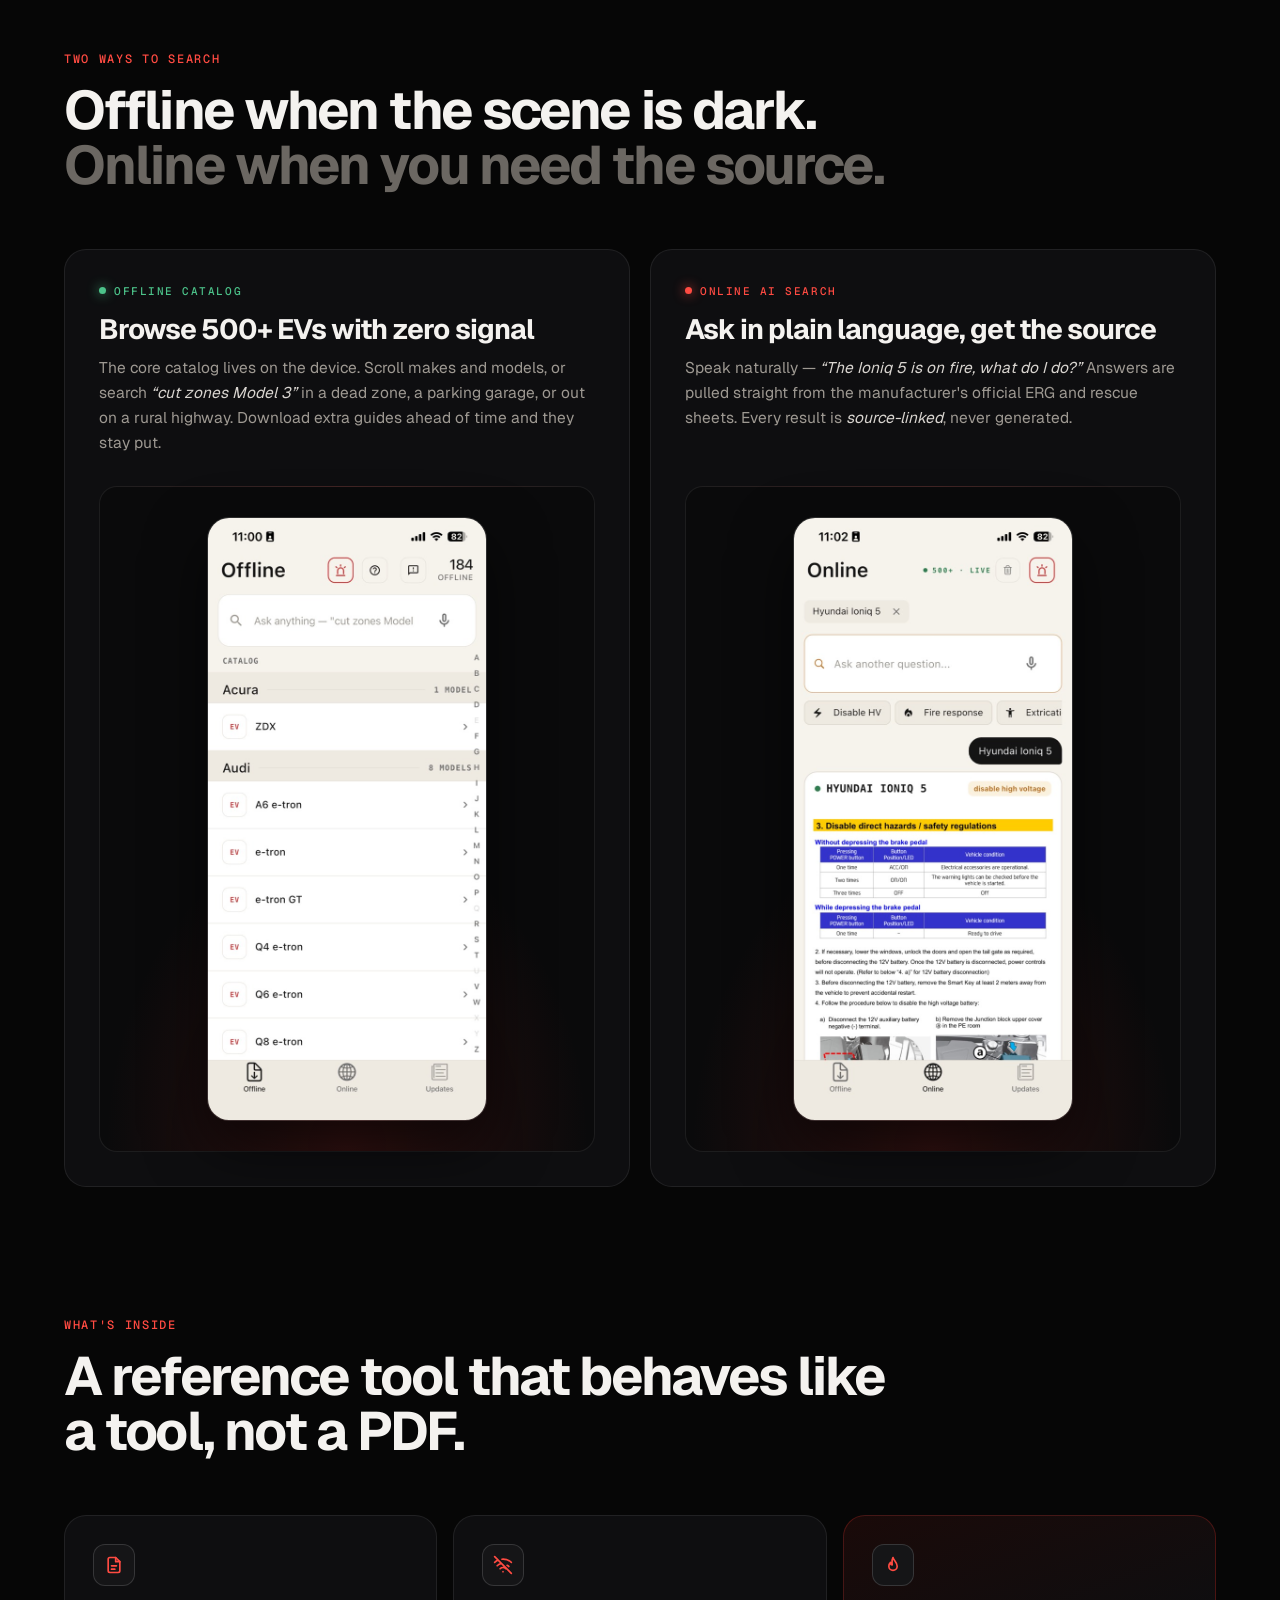
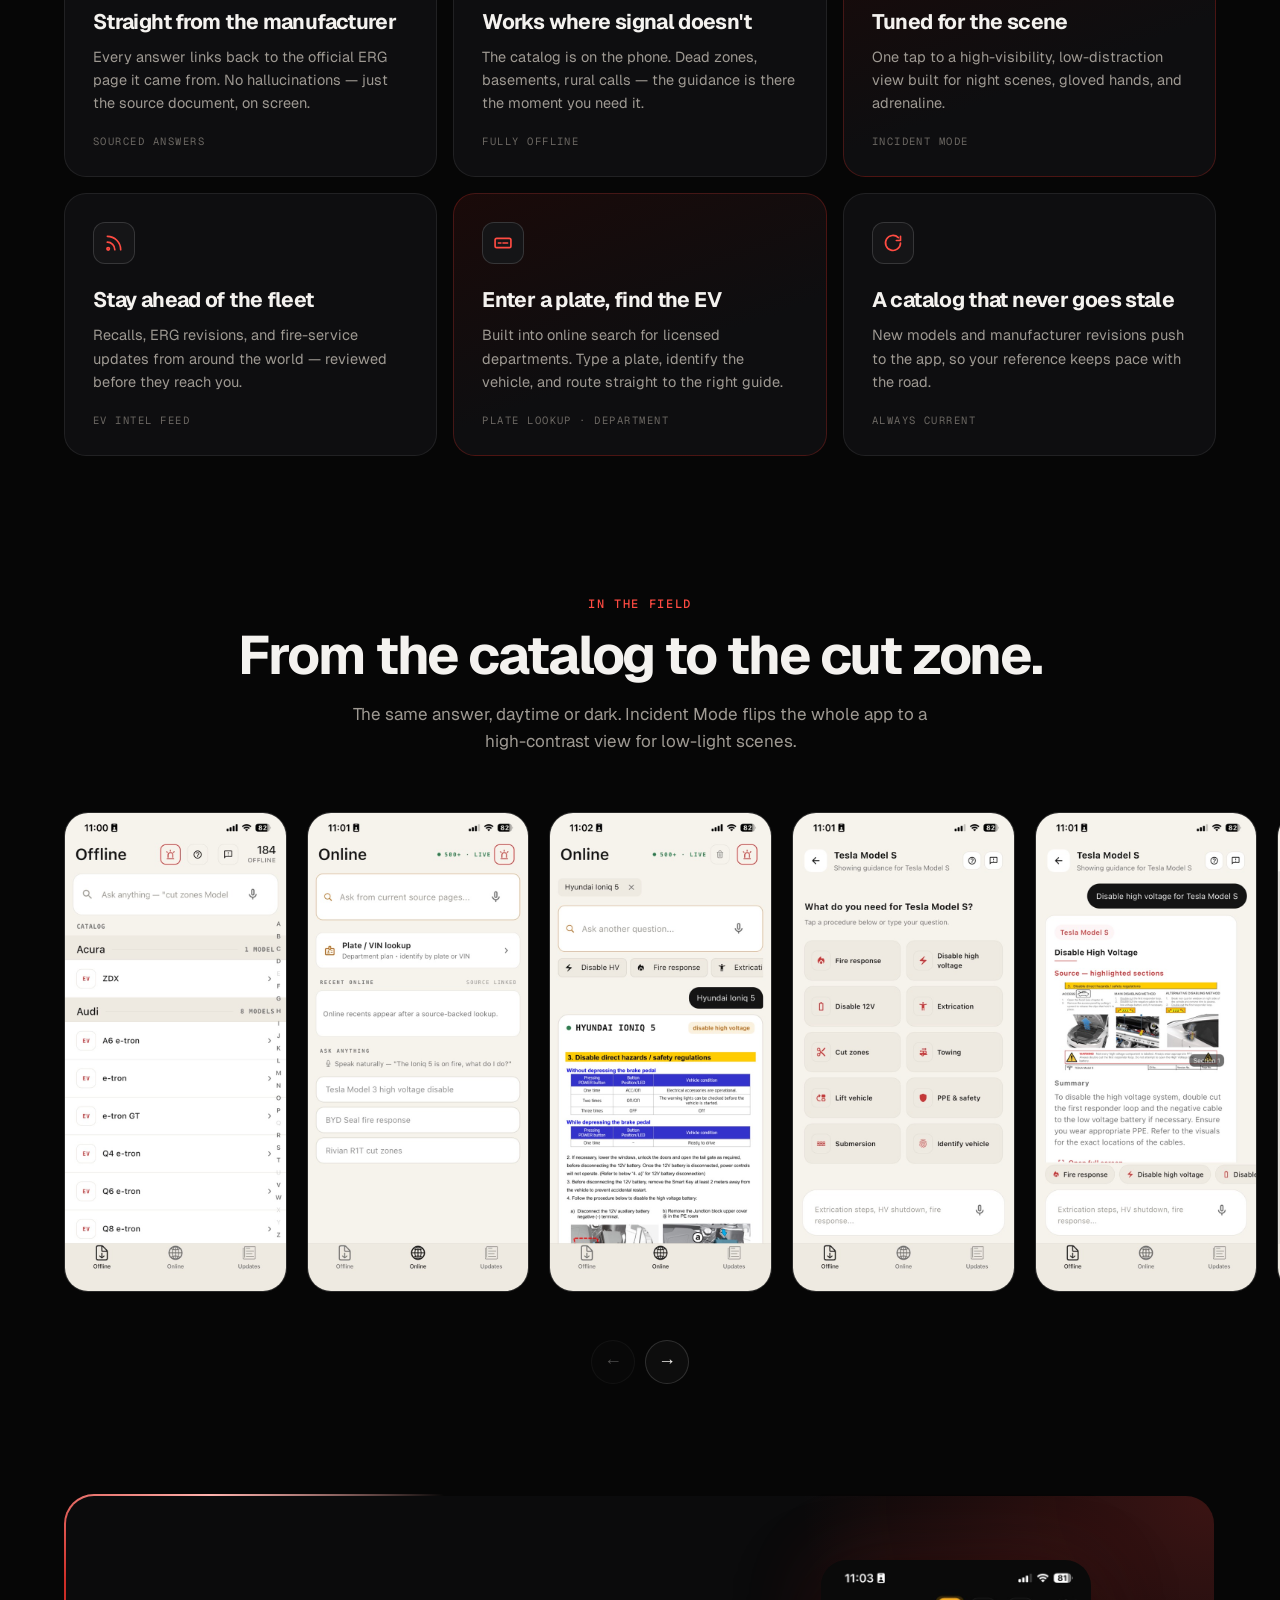
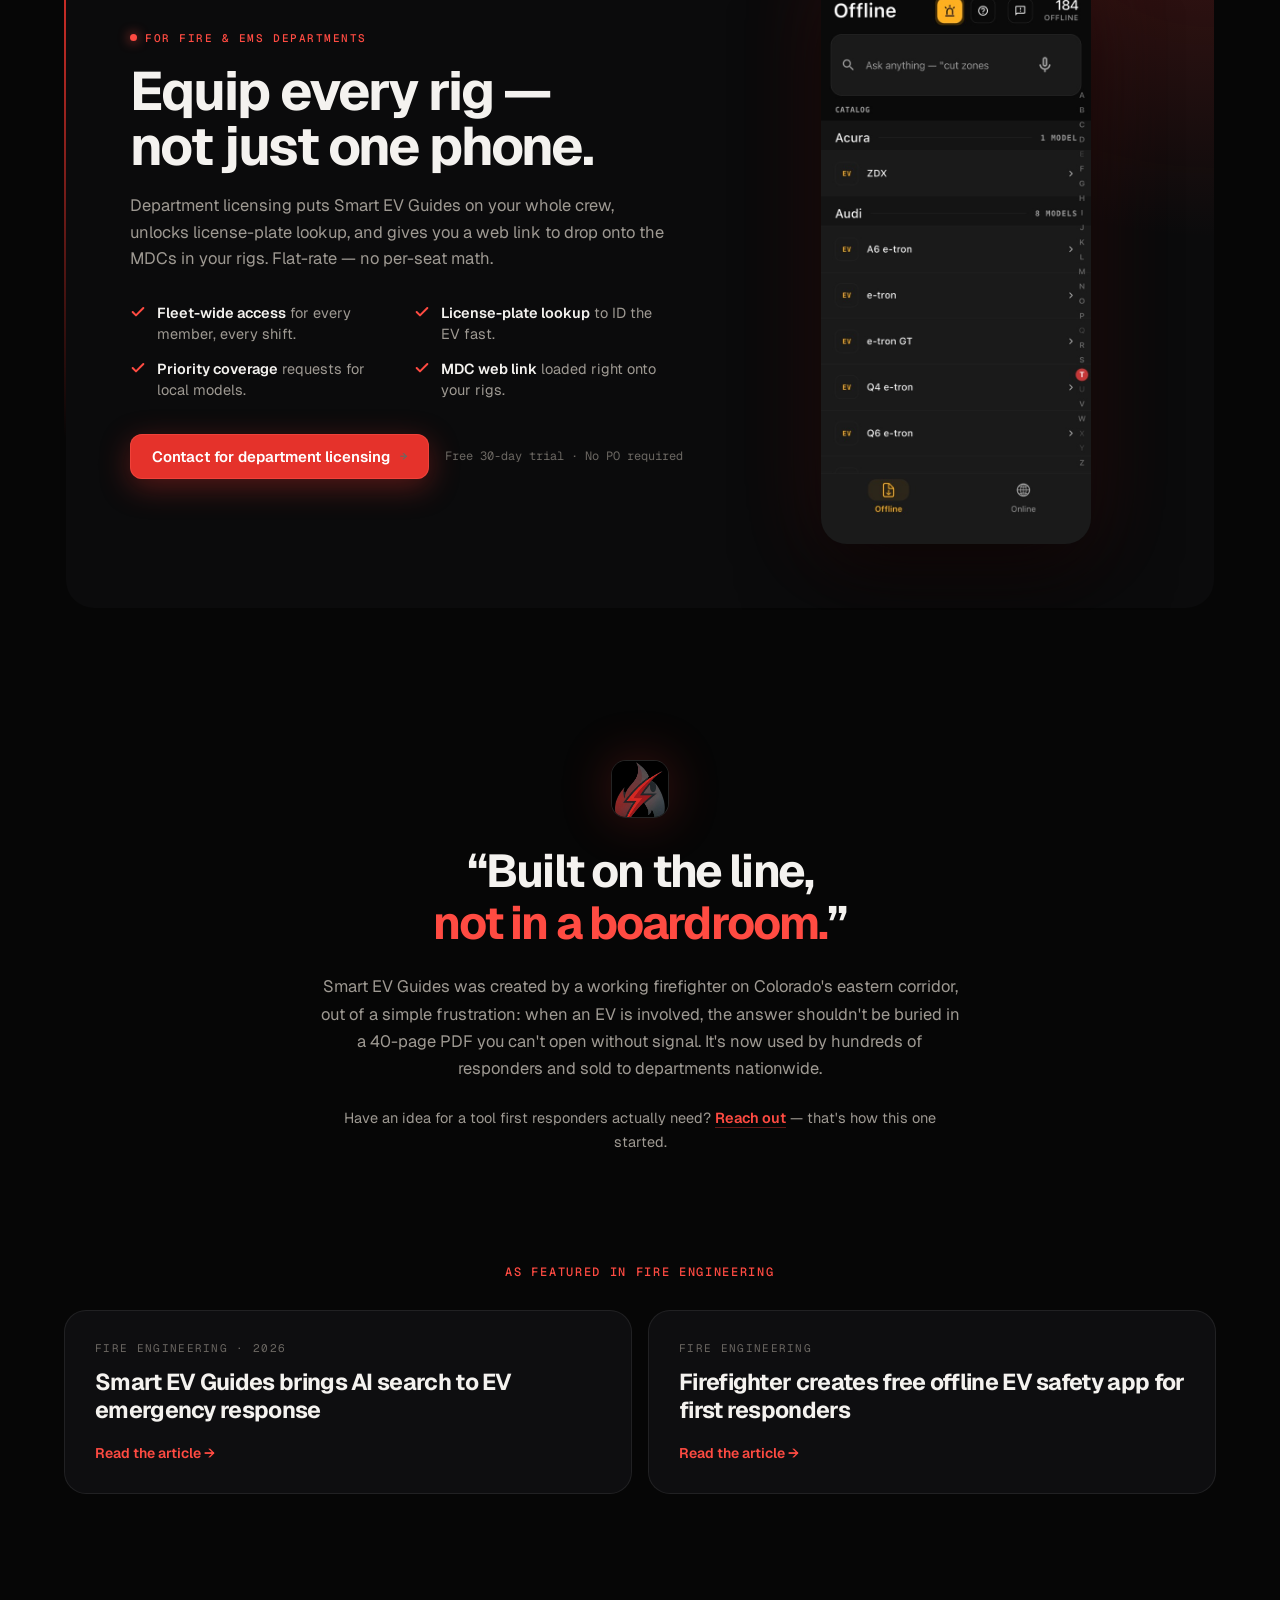
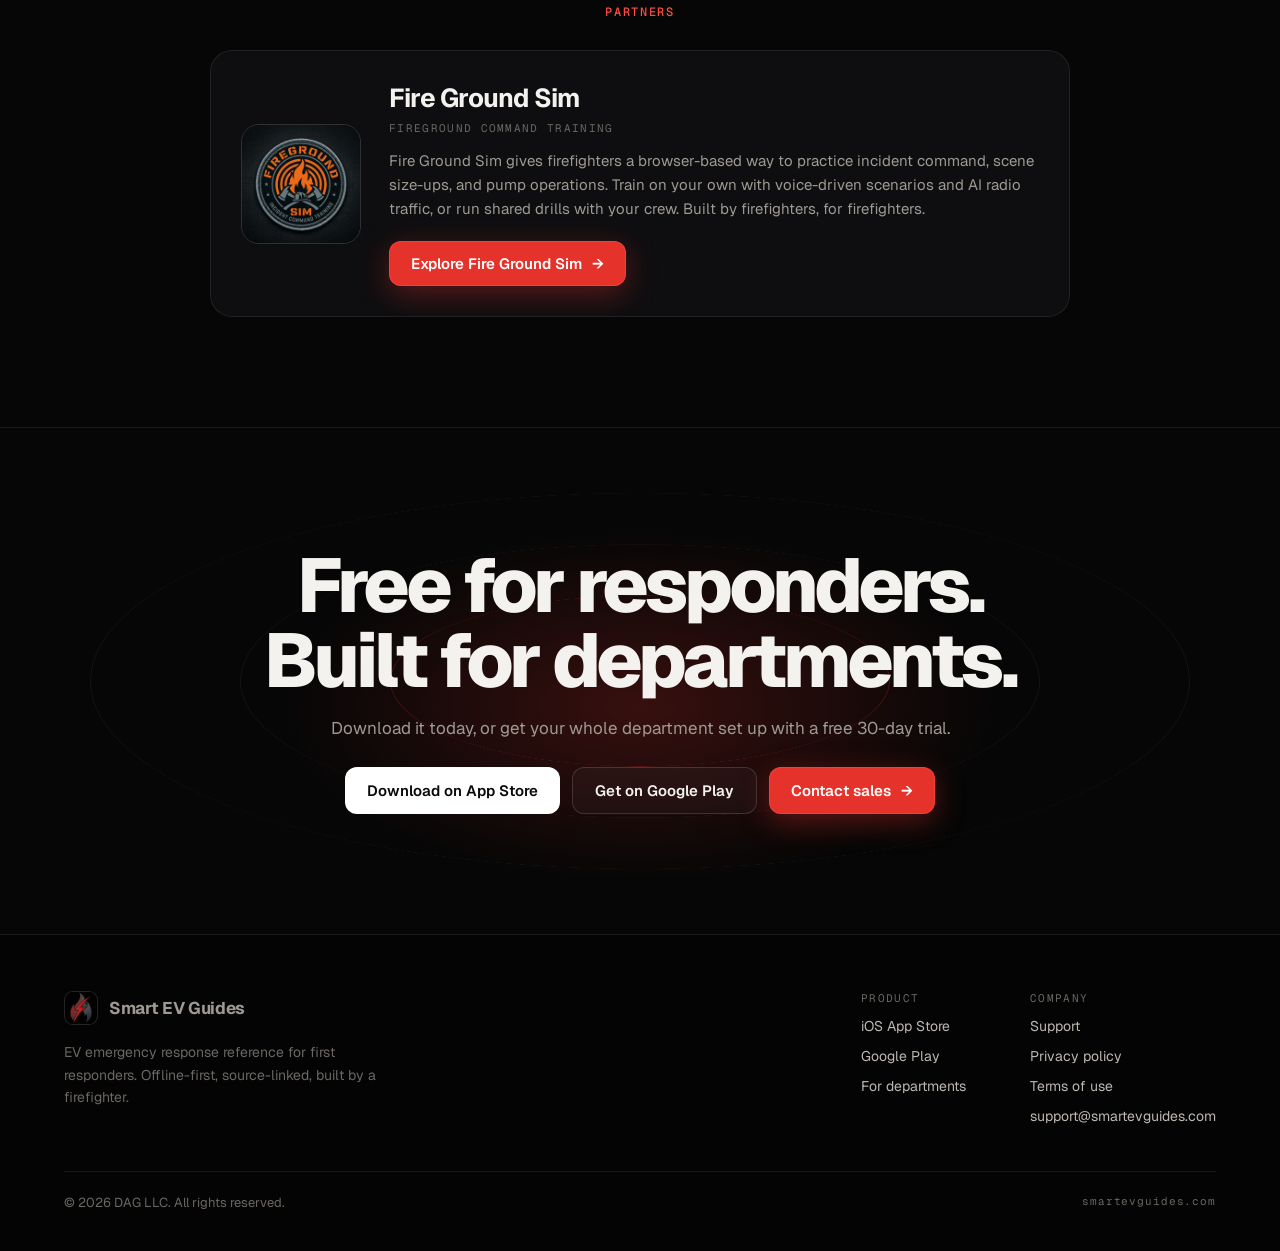
==== commit 222afa93: "updating mobile web and orbiting planets" ====
--- a/index.html
+++ b/index.html
@@ -275,11 +275,13 @@
   .stat:nth-child(2){border-right:0}
   .stat:nth-child(-n+2){border-bottom:1px solid var(--line)}
 }
-/* phones: render the whole orbit + phone at desktop proportions, then shrink it to fit */
+/* phones: a real portrait layout, not a shrunken desktop. The scene is a tall box at true pixel size,
+   the phone is scaled down (--ps, set in JS), and the orbits are tall ellipses wrapped around it so
+   planets stay full-size and visible above/below the phone. */
 @media (max-width:699px){
-  .stage{height:auto;margin-top:10px}
-  .scene{position:relative;inset:auto;left:50%;width:680px;height:660px;margin-left:-340px;transform:scale(var(--sc,.5));transform-origin:50% 0}
-  .pcap{position:relative;top:auto;left:auto;transform:none;margin:calc(-660px * (1 - var(--sc,.5)) + 14px) auto 0;width:auto}
+  .stage{height:auto;margin-top:0}
+  .scene{position:relative;inset:auto;height:clamp(440px,122vw,560px)}
+  .pcap{position:relative;top:auto;left:auto;transform:none;margin:4px auto 0;width:auto}
 }
 @media (hover:none){ .node{padding:14px;margin:-14px} }
 @media (max-width:640px){
@@ -732,27 +734,46 @@
       parts, halo: Math.random() < .35, x:0, y:0, depth:0, s:1, a:1, hot:0};
     return n;
   });
+  // Phones get a calm subset: 12 planets on 2 rings (value = mobile ring). The rest are hidden there.
+  const MOBILE_SET = {'F-150 Lightning':0, 'Powerwall':0, 'Ask anything':0, 'Model 3':0, 'Ioniq 5':0, 'Model S':0,
+                      'EV Intel':1, 'Cayenne Electric':1, 'Plate / VIN':1, 'Offline catalog':1, 'Solar Roof':1, 'Incident mode':1};
+  const mcount = [0,0];
+  nodes.forEach(n => { n.m = n.label in MOBILE_SET ? MOBILE_SET[n.label] : -1; n.off = false; });
+  nodes.forEach(n => { if (n.m >= 0) n.mi = mcount[n.m]++; });
+  nodes.forEach(n => { n.mphase = n.m >= 0 ? (n.mi / mcount[n.m]) * Math.PI*2 + n.m*1.1 + .3 : 0; });
   // preload every screen so swaps are instant
   DATA.forEach(d => d.frames.forEach(f => { const im = new Image(); im.src = `assets/${f}.jpg`; }));
 
   const stars = Array.from({length: 140}, () => ({x: Math.random(), y: Math.random(), z: Math.random()*1.2 + .2, p: Math.random()*6.28}));
 
   const scene = document.getElementById('scene');
-  let W, H, dpr, sc = 1, cx, cy, RX = [], RY = [], ROT = -0.1, pr = {l:0,r:0,t:0,b:0}, mobile = false;
+  let W, H, dpr, cx, cy, RX = [], RY = [], ROT = -0.1, pr = {l:0,r:0,t:0,b:0}, mobile = false;
   function resize(){
-    const zoomed = matchMedia('(max-width:699px)').matches;
-    if (zoomed){ sc = Math.min(1, stage.clientWidth / 680); stage.style.setProperty('--sc', sc); W = 680; H = 660; }
-    else { sc = 1; stage.style.removeProperty('--sc'); const r = stage.getBoundingClientRect(); W = r.width; H = r.height; }
+    mobile = matchMedia('(max-width:699px)').matches;
+    if (mobile){
+      W = scene.clientWidth; H = scene.clientHeight;
+      stage.style.setProperty('--ps', Math.min(.62, W/600).toFixed(3));   // phone shrinks with the screen; icons don't
+    } else {
+      stage.style.removeProperty('--ps');
+      const r = stage.getBoundingClientRect(); W = r.width; H = r.height;
+    }
     dpr = Math.min(devicePixelRatio || 1, 2);
     cv.width = W*dpr; cv.height = H*dpr; ctx.setTransform(dpr,0,0,dpr,0,0);
-    mobile = false;
     cx = W/2; cy = H/2;
-    const f = mobile ? [0.52, 0.74, 0.98] : [0.25, 0.365, 0.485];
-    const k = mobile ? 0.5 : 0.31;
-    RX = f.map(v => v*W); RY = RX.map(v => Math.min(v*k, H*0.46));
-    ROT = mobile ? -0.18 : -0.1;
+    if (mobile){
+      // two wide ellipses (OpenRouter-style): the inner one clears the phone's sides, the outer one is wider than
+      // the screen so planets drift in from and out past the edges instead of crowding the middle
+      const half = 150 * Math.min(.62, W/600);
+      RX = [half + 62, W*0.62];
+      RY = [H*0.30, H*0.41];
+      ROT = -0.2;
+    } else {
+      RX = [0.25, 0.365, 0.485].map(v => v*W); RY = RX.map(v => Math.min(v*0.31, H*0.46));
+      ROT = -0.1;
+    }
+    nodes.forEach(n => { n.off = mobile && n.m < 0; n.el.style.display = n.off ? 'none' : ''; });
     const sr = scene.getBoundingClientRect(), p = phoneEl.getBoundingClientRect();
-    pr = {l: (p.left - sr.left)/sc, r: (p.right - sr.left)/sc, t: (p.top - sr.top)/sc, b: (p.bottom - sr.top)/sc};
+    pr = {l: p.left - sr.left, r: p.right - sr.left, t: p.top - sr.top, b: p.bottom - sr.top};
   }
   const pt = (i, t) => {
     const ex = RX[i]*Math.cos(t), ey = RY[i]*Math.sin(t), c = Math.cos(ROT), s = Math.sin(ROT);
@@ -772,31 +793,36 @@
     ctx.clearRect(0,0,W,H);
 
     // stars
-    for (const s of stars){
+    const ns = mobile ? 45 : stars.length;
+    for (let k = 0; k < ns; k++){
+      const s = stars[k];
       const a = (.25 + .35*Math.sin(T*1.3 + s.p)) * s.z * .6;
       ctx.fillStyle = `rgba(255,255,255,${a})`;
       ctx.fillRect(s.x*W, s.y*H, s.z, s.z);
     }
     // rings
-    for (let i = 0; i < 3; i++){
+    for (let i = 0; i < RX.length; i++){
       ctx.beginPath(); ctx.ellipse(cx, cy, RX[i], RY[i], ROT, 0, Math.PI*2);
-      ctx.strokeStyle = 'rgba(255,255,255,0.075)'; ctx.lineWidth = 1; ctx.stroke();
-      // comet sweeping each ring
-      const head = T*SPEED[i]*4 + i*2.1;
-      for (let j = 0; j < 46; j++){
+      ctx.strokeStyle = mobile ? 'rgba(255,255,255,0.06)' : 'rgba(255,255,255,0.075)'; ctx.lineWidth = 1; ctx.stroke();
+      // comet sweeping each ring (phones: only the outer ring, shorter and fainter)
+      if (mobile && i === 0) continue;
+      const head = T*SPEED[i]*4 + i*2.1, len = mobile ? 28 : 46;
+      for (let j = 0; j < len; j++){
         const a0 = head - j*0.022, a1 = a0 - 0.022;
         const [x0,y0] = pt(i,a0), [x1,y1] = pt(i,a1);
         ctx.beginPath(); ctx.moveTo(x0,y0); ctx.lineTo(x1,y1);
-        ctx.strokeStyle = `rgba(255,70,60,${(1 - j/46)*0.55})`; ctx.lineWidth = 1.4; ctx.stroke();
+        ctx.strokeStyle = `rgba(255,70,60,${(1 - j/len)*(mobile ? .4 : .55)})`; ctx.lineWidth = 1.4; ctx.stroke();
       }
     }
     // nodes + particle clusters
     for (const n of nodes){
-      const t = n.phase + OT*SPEED[n.ring];
-      const [x,y] = pt(n.ring, t);
+      if (n.off) continue;
+      const ri = mobile ? n.m : n.ring;
+      const t = (mobile ? n.mphase : n.phase) + OT*SPEED[ri]*(mobile ? 1.7 : 1);
+      const [x,y] = pt(ri, t);
       const depth = (Math.sin(t) + 1)/2;               // 1 = front
       n.x = x; n.y = y; n.depth = depth;
-      n.s = (mobile ? .8 : .78) + .32*depth; n.a = .3 + .7*depth;
+      n.s = (mobile ? .95 : .78) + (mobile ? .3 : .32)*depth; n.a = .3 + .7*depth;
       n.el.style.transform = `translate3d(${x-15}px,${y-15}px,0) scale(${n.s.toFixed(3)})`;
       // fade out as the icon slides behind the phone, so nothing visible is ever unclickable
       const ox = Math.max(pr.l - x, 0, x - pr.r), oy = Math.max(pr.t - y, 0, y - pr.b);
@@ -806,13 +832,13 @@
       n.el.style.pointerEvents = n.vis < .4 ? 'none' : '';
       const hot = n === cur;
       n.el.classList.toggle('hot', hot);
-      for (const p of n.parts){
+      for (const p of (mobile && !hot ? [] : n.parts)){   // phones: no particle swarms, only on the selected planet
         p.a += p.s*dt;
         const px = x + Math.cos(p.a)*p.r*n.s, py = y + Math.sin(p.a)*p.r*.75*n.s;
         ctx.fillStyle = (p.red || hot) ? `rgba(255,80,70,${.75*n.a})` : `rgba(235,232,228,${.55*n.a})`;
         ctx.beginPath(); ctx.arc(px, py, p.z*n.s, 0, 6.283); ctx.fill();
       }
-      if (n.halo || hot){
+      if ((n.halo && !mobile) || hot){
         ctx.beginPath(); ctx.arc(x, y, (hot ? 26 + 4*Math.sin(T*6) : 22)*n.s, 0, 6.283);
         ctx.strokeStyle = hot ? `rgba(255,75,66,${.7*n.a})` : `rgba(255,255,255,${.1*n.a})`;
         ctx.lineWidth = 1; ctx.stroke();
@@ -840,7 +866,9 @@
     }
     if (running && !RM) requestAnimationFrame(frame);
   }
-  resize(); addEventListener('resize', resize); addEventListener('load', () => setTimeout(resize, 1900));   // re-measure after the entrance animation
+  // width-only: on phones the URL bar collapsing fires height-only resizes while scrolling; rebuilding the canvas then makes the orbit flash
+  let lastIW = innerWidth;
+  resize(); addEventListener('resize', () => { if (innerWidth !== lastIW){ lastIW = innerWidth; resize(); } }); addEventListener('load', () => setTimeout(resize, 1900));   // re-measure after the entrance animation
   if (RM){ T = 2; frame(performance.now()); }
   else {
     new IntersectionObserver(([e]) => {
@@ -900,18 +928,18 @@
     select(n, true);
   };
   nodes.forEach(n => {
-    n.el.addEventListener('pointerenter', e => { if (e.pointerType === 'mouse'){ overNode = true; spdTarget = 0; pick(n, 'hover'); } });
-    n.el.addEventListener('pointerleave', e => { if (e.pointerType === 'mouse'){ overNode = false; spdTarget = 0.15; } });
+    // the orbit never stops: hovering a planet only eases it to half speed so it's easier to aim at
+    n.el.addEventListener('pointerenter', e => { if (e.pointerType === 'mouse'){ overNode = true; spdTarget = 0.5; pick(n, 'hover'); } });
+    n.el.addEventListener('pointerleave', e => { if (e.pointerType === 'mouse'){ overNode = false; spdTarget = 1; } });
     n.el.addEventListener('click', () => pick(n, 'click'));
     n.el.addEventListener('focus', () => pick(n, n.el.matches(':focus-visible') ? 'keyboard' : 'tap'));
   });
-  stage.addEventListener('pointerenter', e => { if (e.pointerType === 'mouse' && !overNode) spdTarget = 0.15; });
   stage.addEventListener('pointerleave', () => { overNode = false; spdTarget = 1; });
 
   // idle autoplay: walk through visible nodes until someone interacts
   if (!RM){
     let idx = 0;
-    const visible = n => n.a > .6 && (n.x < pr.l - 24 || n.x > pr.r + 24) && n.x > 20 && n.x < W - 20;
+    const visible = n => !n.off && n.a > .6 && (mobile ? n.vis > .9 : (n.x < pr.l - 24 || n.x > pr.r + 24)) && n.x > 20 && n.x < W - 20;
     setInterval(() => {
       if (performance.now() - userAt < 9000 || overNode || !running) return;
       for (let k = 0; k < nodes.length; k++){
